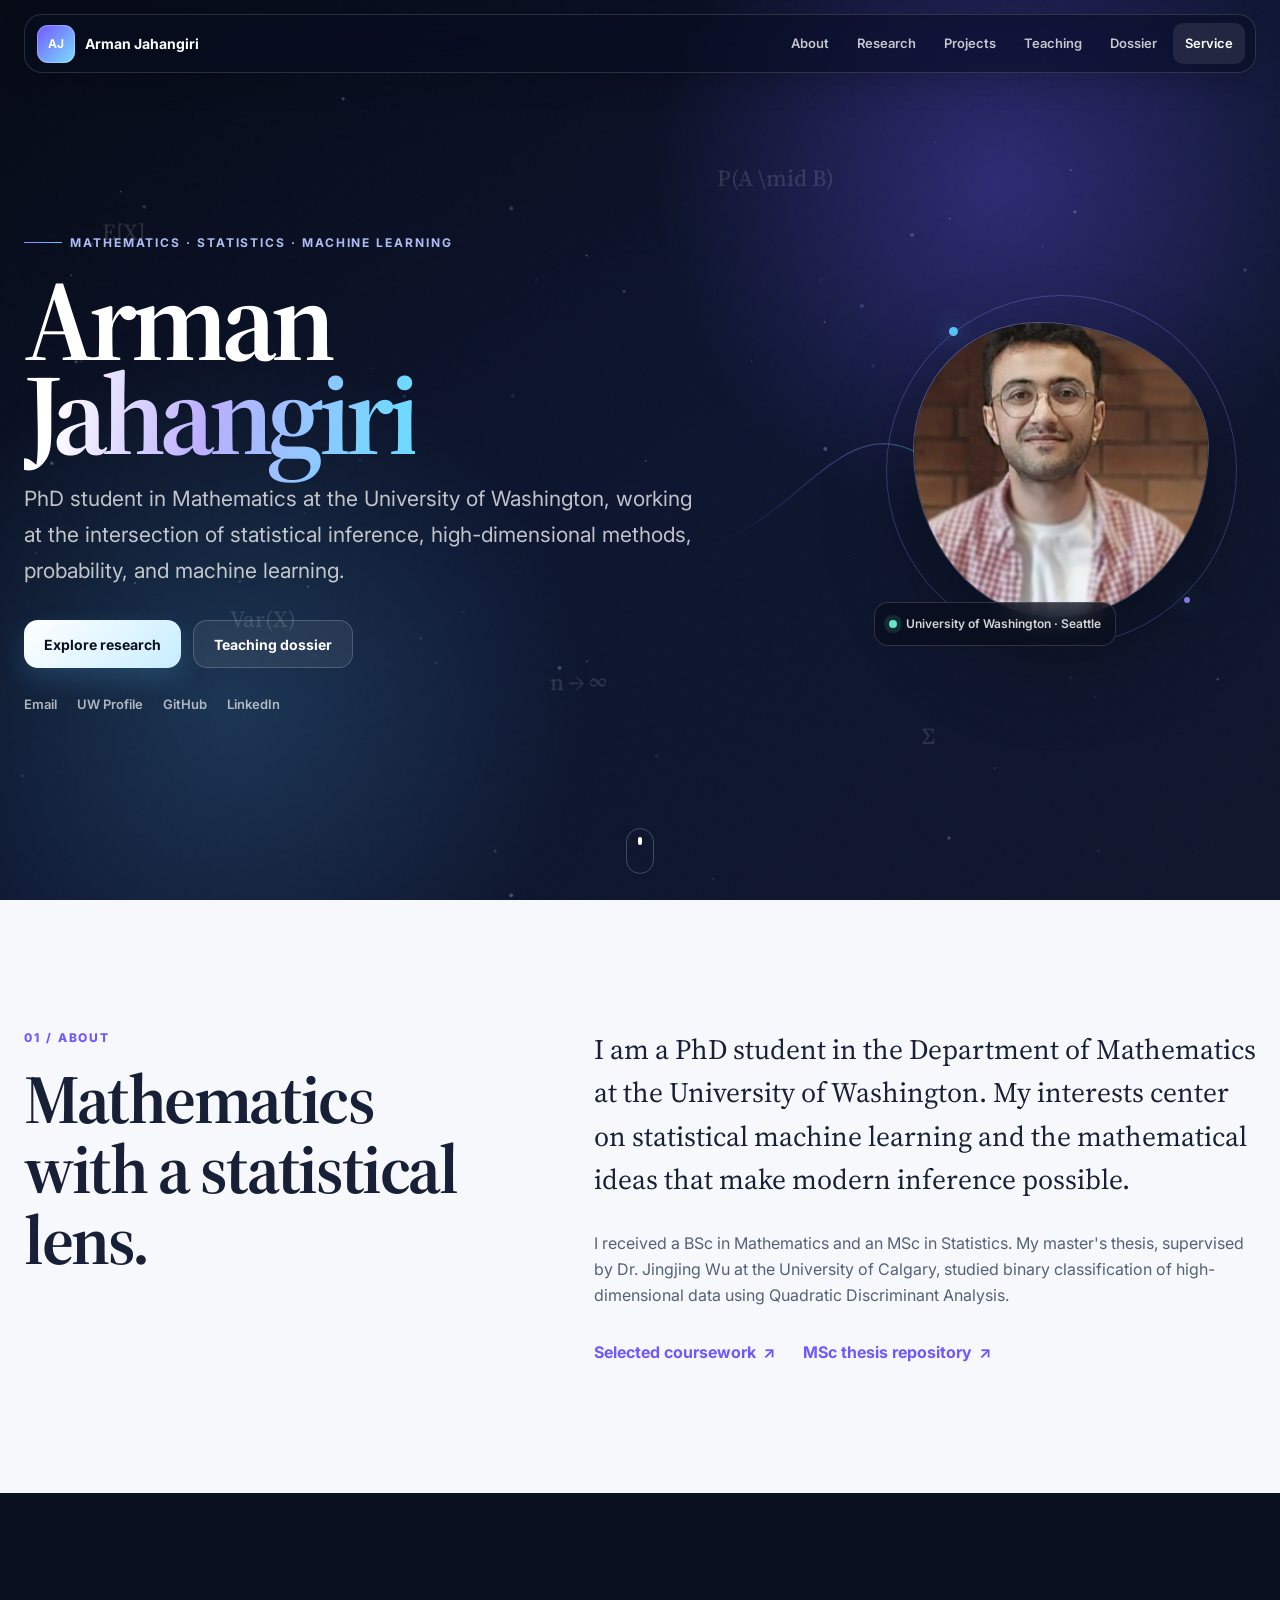
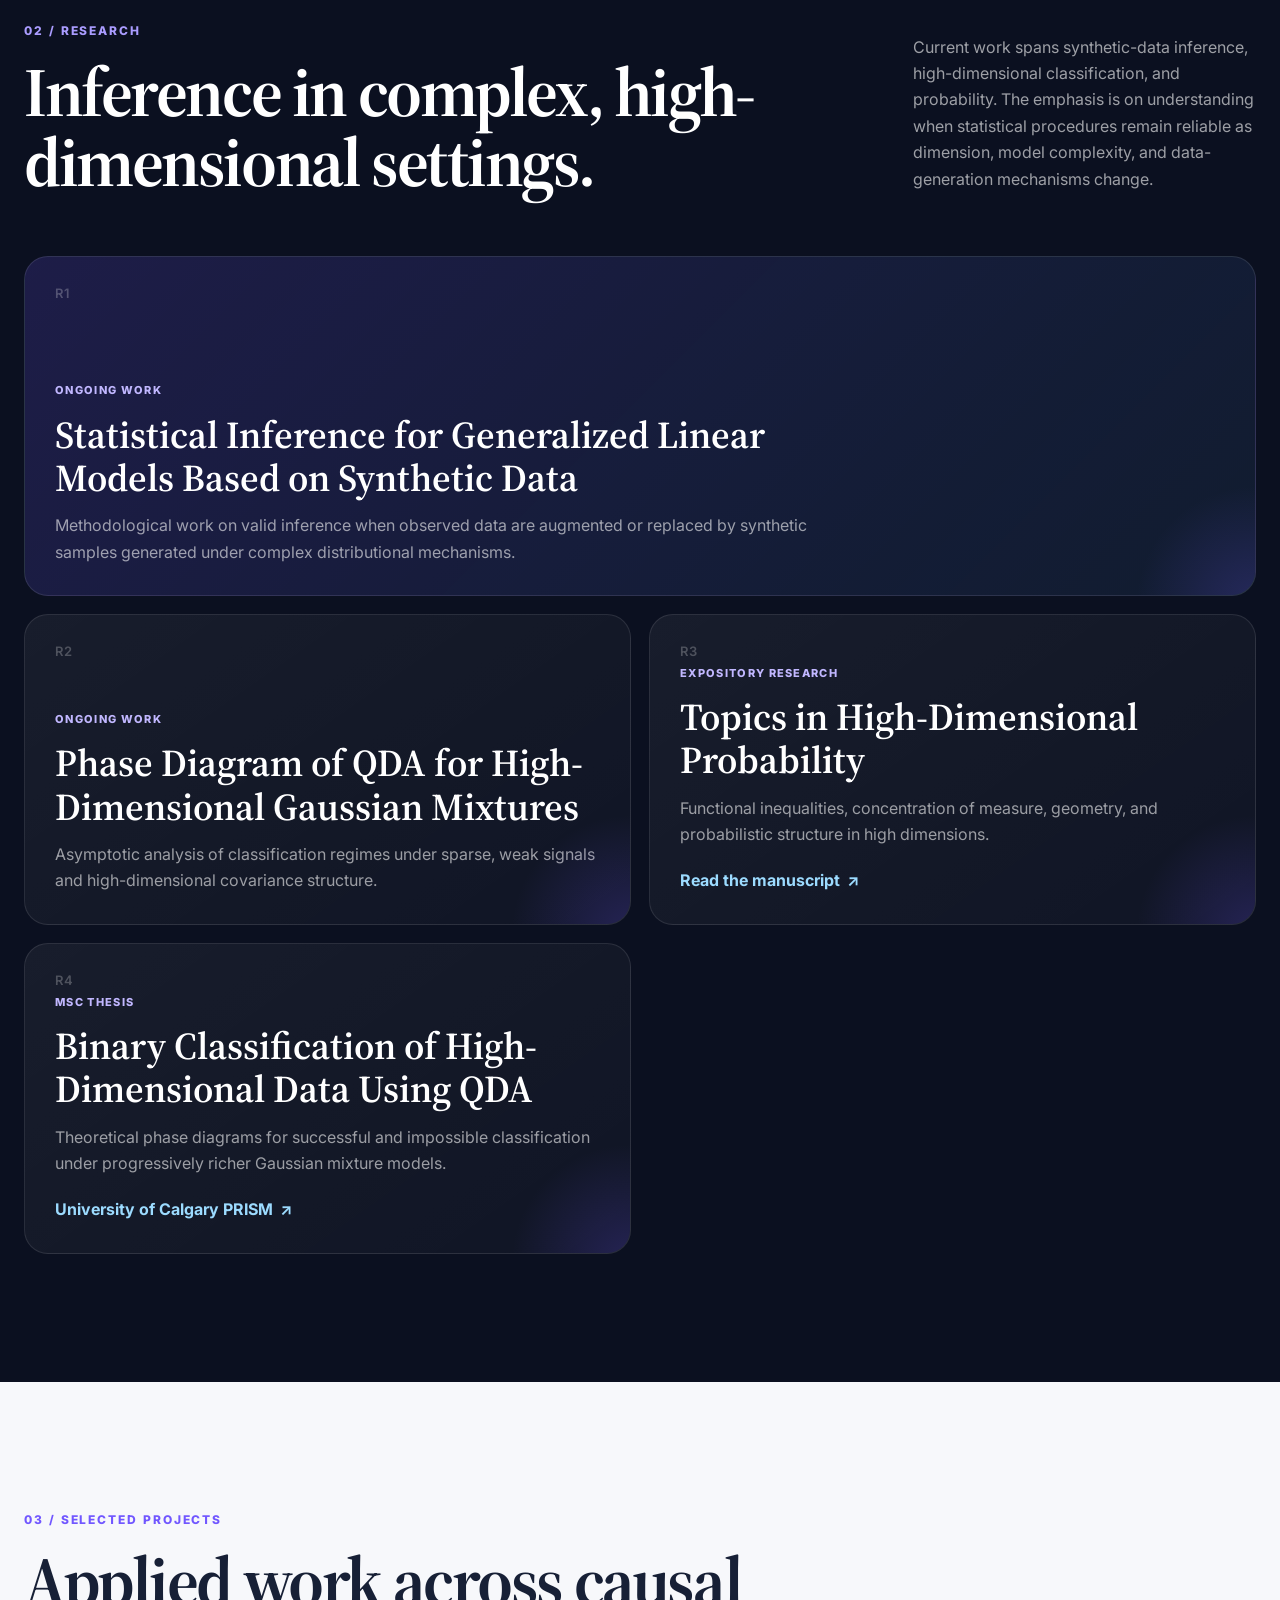
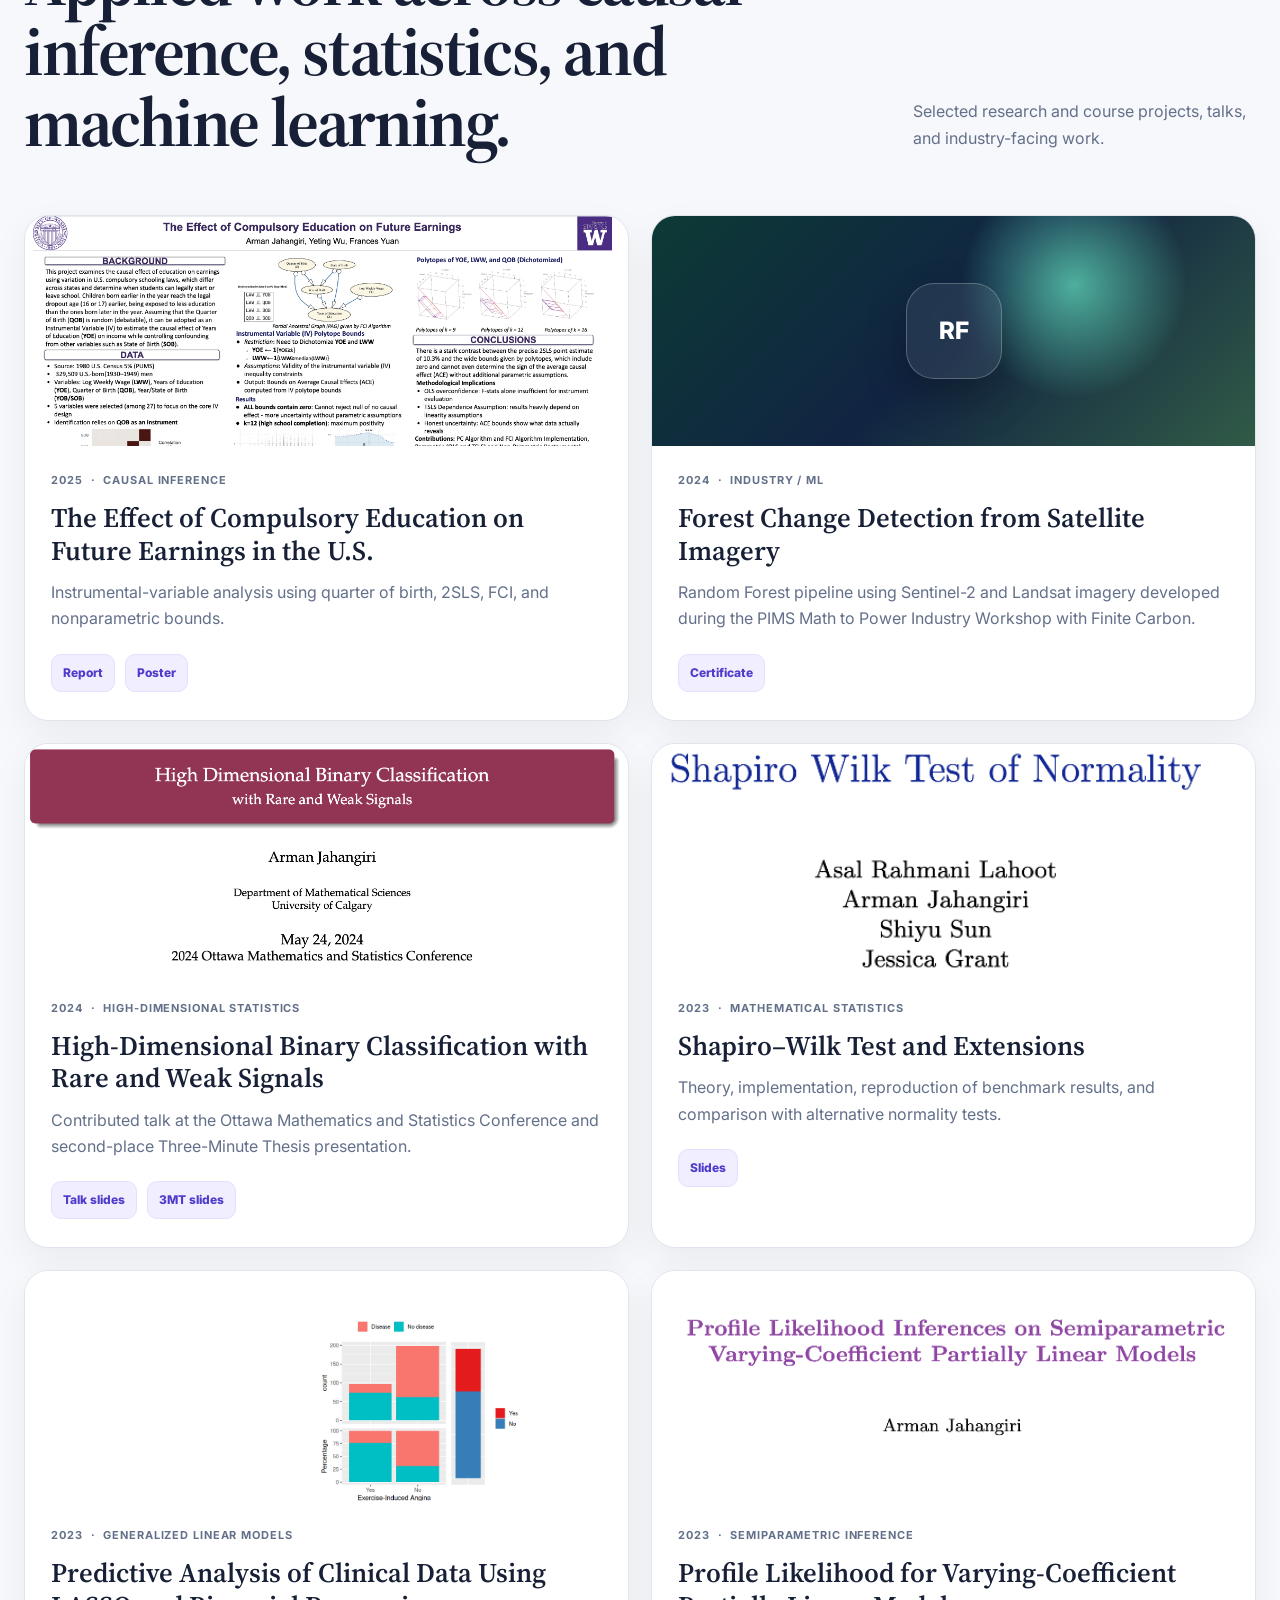
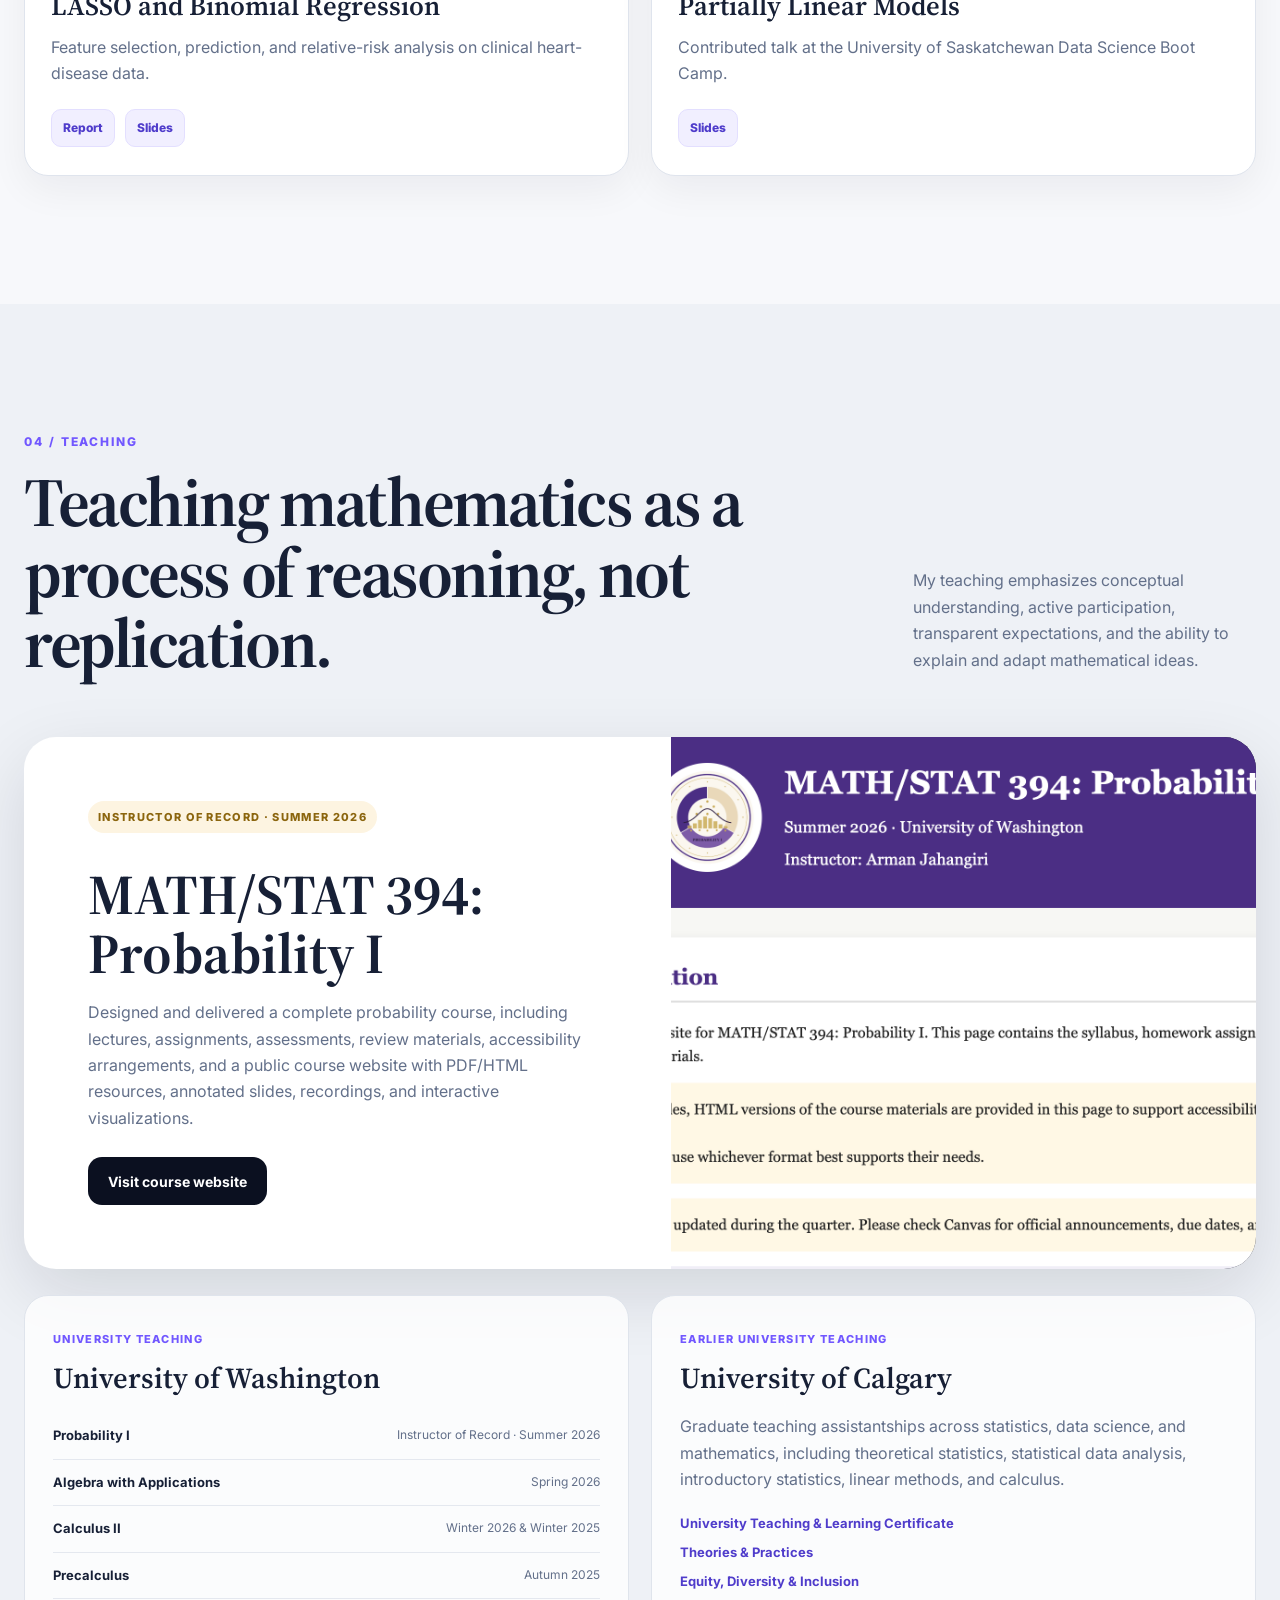
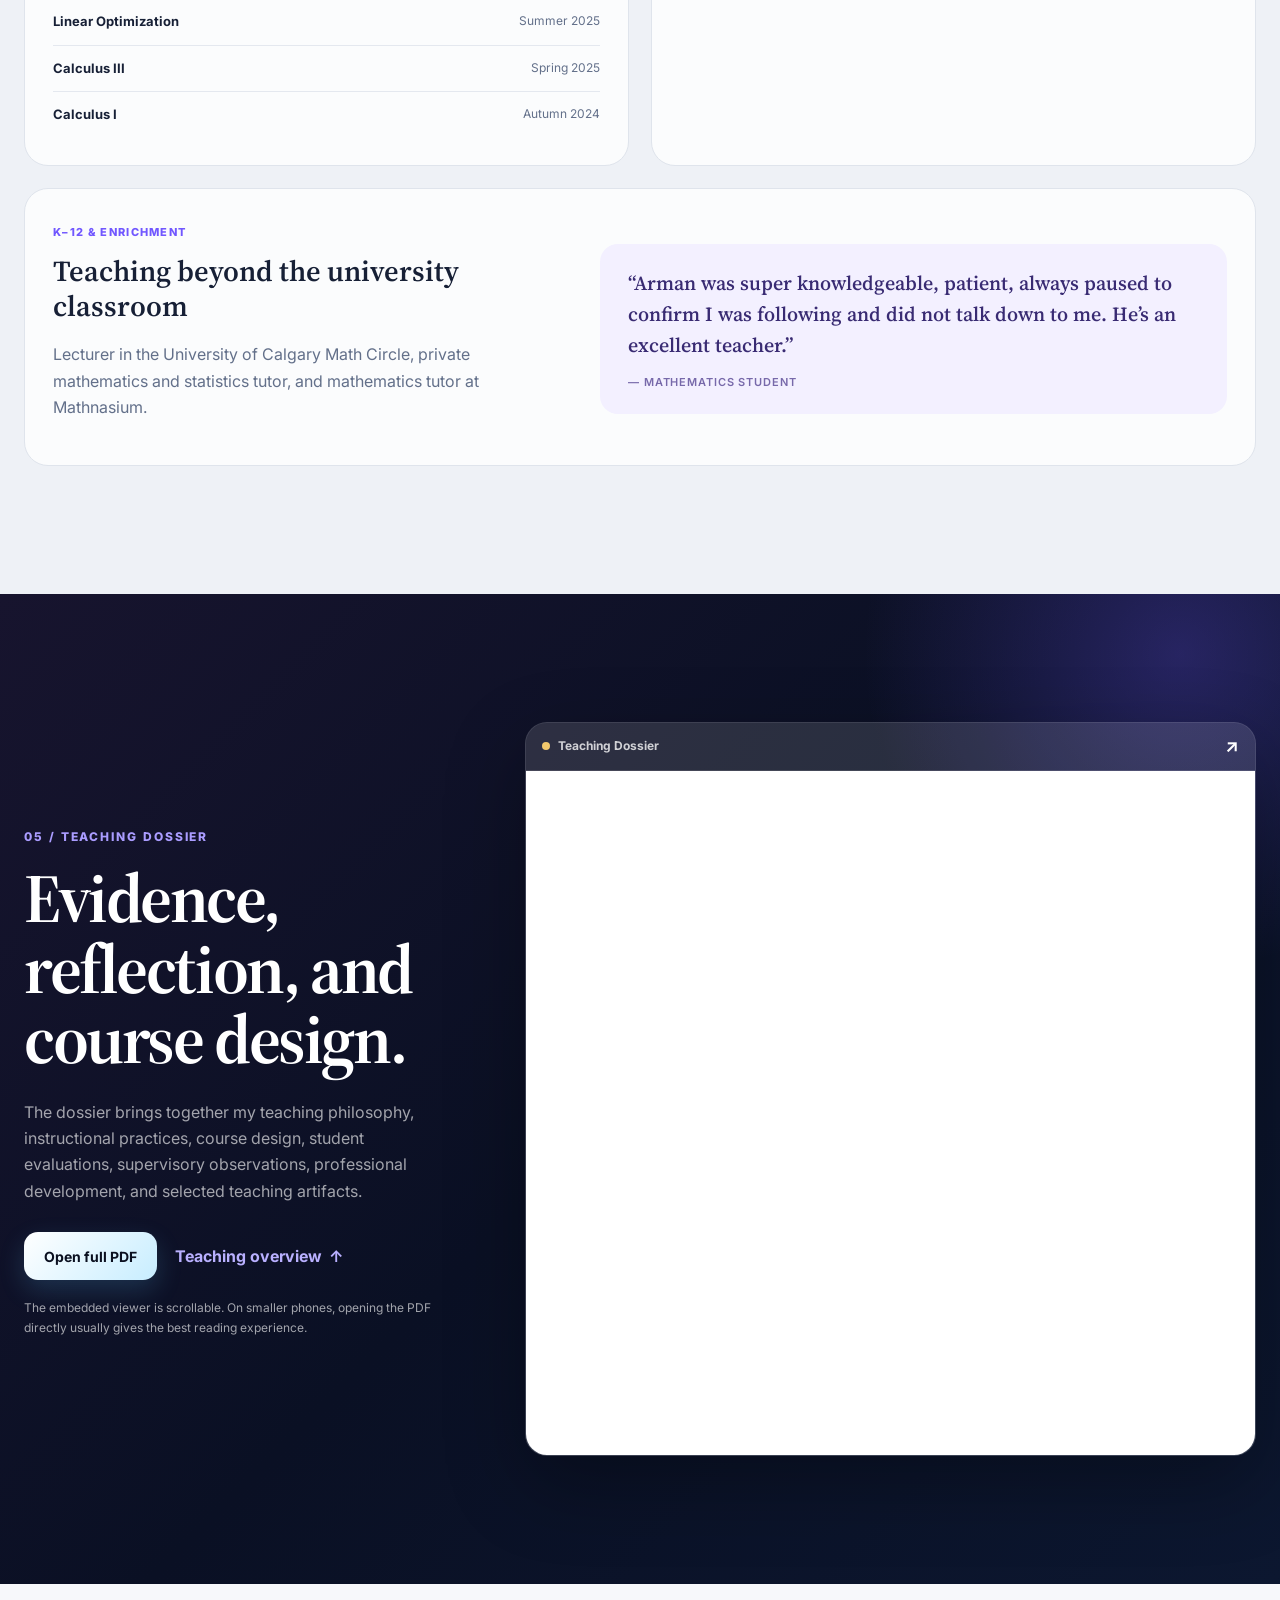
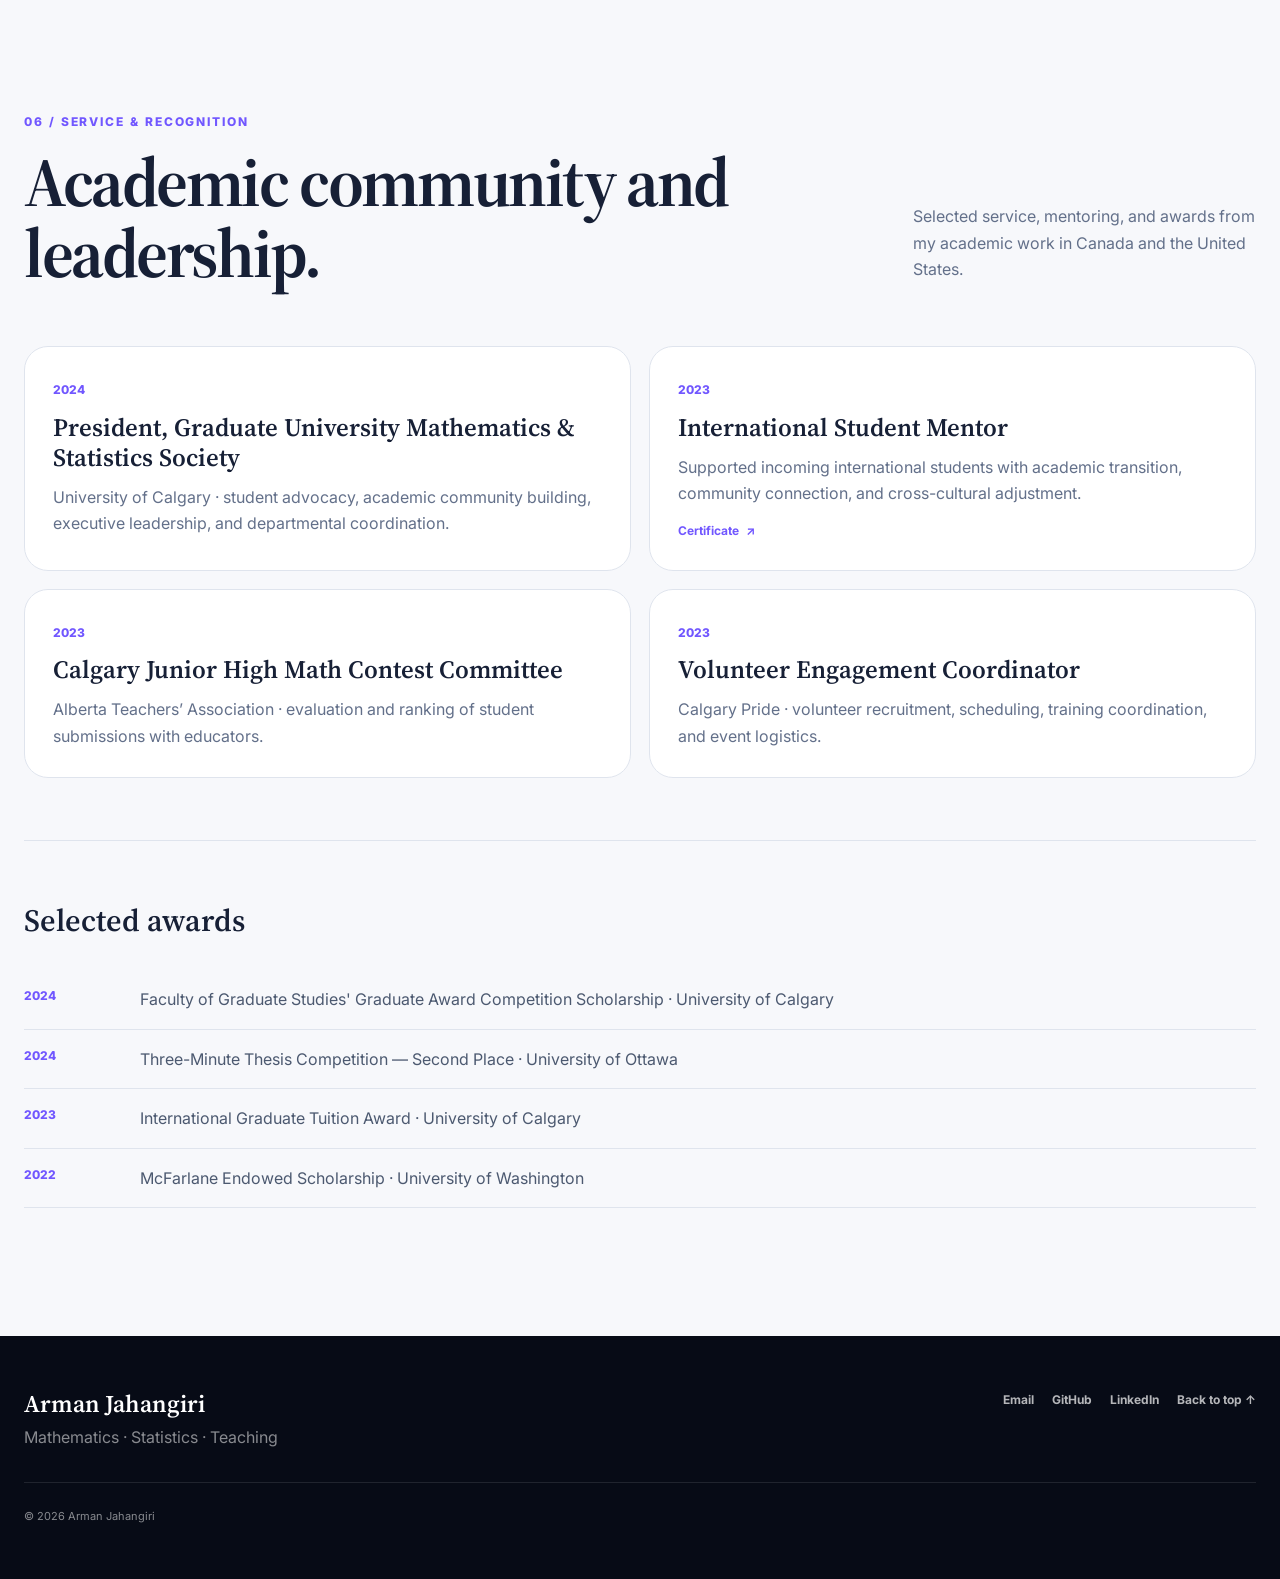
==== site/index.html @ 6f745b30 "Initial professional website v2 2." ====
<!DOCTYPE html>
<html lang="en">
<head>
  <meta charset="UTF-8" />
  <meta name="viewport" content="width=device-width, initial-scale=1, viewport-fit=cover" />
  <meta name="theme-color" content="#0b1020" />
  <meta name="description" content="Arman Jahangiri — PhD student in Mathematics at the University of Washington. Research in statistical machine learning, high-dimensional statistics, probability, and teaching." />
  <meta name="author" content="Arman Jahangiri" />
  <meta property="og:title" content="Arman Jahangiri" />
  <meta property="og:description" content="Research, projects, teaching, and academic work in mathematics and statistics." />
  <meta property="og:type" content="website" />
  <meta property="og:url" content="https://armanjg.github.io/" />
  <meta property="og:image" content="https://armanjg.github.io/assets/images/profile/arman-jahangiri.png" />
  <link rel="canonical" href="https://armanjg.github.io/" />
  <link rel="icon" href="assets/favicon.svg" type="image/svg+xml" />
  <link rel="preconnect" href="https://fonts.googleapis.com" />
  <link rel="preconnect" href="https://fonts.gstatic.com" crossorigin />
  <link href="https://fonts.googleapis.com/css2?family=Inter:wght@400;500;600;700;800&family=Source+Serif+4:opsz,wght@8..60,500;8..60,650&display=swap" rel="stylesheet" />
  <link rel="stylesheet" href="assets/css/styles.css" />
  <title>Arman Jahangiri</title>
  <script type="application/ld+json">
  {
    "@context": "https://schema.org",
    "@type": "Person",
    "name": "Arman Jahangiri",
    "url": "https://armanjg.github.io/",
    "image": "https://armanjg.github.io/assets/images/profile/arman-jahangiri.png",
    "jobTitle": "PhD Student in Mathematics",
    "affiliation": {
      "@type": "CollegeOrUniversity",
      "name": "University of Washington"
    },
    "sameAs": [
      "https://github.com/armanjg",
      "https://www.linkedin.com/in/arman-jahangiri",
      "https://math.washington.edu/people/arman-jahangiri"
    ]
  }
  </script>
</head>
<body>
  <a class="skip-link" href="#main">Skip to content</a>

  <header class="site-header" id="top">
    <nav class="nav-shell" aria-label="Main navigation">
      <a class="brand" href="#top" aria-label="Arman Jahangiri — home">
        <span class="brand-mark">AJ</span>
        <span class="brand-name">Arman Jahangiri</span>
      </a>
      <button class="nav-toggle" aria-expanded="false" aria-controls="nav-links" aria-label="Open navigation">
        <span></span><span></span><span></span>
      </button>
      <div class="nav-links" id="nav-links">
        <a href="#about">About</a>
        <a href="#research">Research</a>
        <a href="#projects">Projects</a>
        <a href="#teaching">Teaching</a>
        <a href="#dossier">Dossier</a>
        <a href="#service">Service</a>
      </div>
    </nav>
  </header>

  <main id="main">
    <section class="hero" aria-labelledby="hero-title">
      <canvas id="data-field" aria-hidden="true"></canvas>
      <div class="hero-noise" aria-hidden="true"></div>
      <div class="math-floaters" aria-hidden="true">
        <span class="mf mf-1">E[X]</span>
        <span class="mf mf-2">P(A \mid B)</span>
        <span class="mf mf-3">β̂</span>
        <span class="mf mf-4">n → ∞</span>
        <span class="mf mf-5">Σ</span>
        <span class="mf mf-6">Var(X)</span>
      </div>
      <div class="hero-inner">
        <div class="hero-copy reveal">
          <div class="eyebrow">Mathematics · Statistics · Machine Learning</div>
          <h1 id="hero-title">Arman<br /><span>Jahangiri</span></h1>
          <p class="hero-lede">PhD student in Mathematics at the University of Washington, working at the intersection of statistical inference, high-dimensional methods, probability, and machine learning.</p>
          <div class="hero-actions">
            <a class="btn btn-primary" href="#research">Explore research</a>
            <a class="btn btn-ghost" href="#dossier">Teaching dossier</a>
          </div>
          <div class="hero-links" aria-label="External profiles">
            <a href="mailto:armanjg@uw.edu">Email</a>
            <a href="https://math.washington.edu/people/arman-jahangiri" target="_blank" rel="noopener">UW Profile</a>
            <a href="https://github.com/armanjg" target="_blank" rel="noopener">GitHub</a>
            <a href="https://www.linkedin.com/in/arman-jahangiri" target="_blank" rel="noopener">LinkedIn</a>
          </div>
        </div>

        <div class="hero-portrait-wrap reveal reveal-delay-1">
          <div class="portrait-orbit" aria-hidden="true"></div>
          <img class="hero-portrait" src="assets/images/profile/arman-jahangiri.png" alt="Portrait of Arman Jahangiri" />
          <div class="hero-status">
            <span class="status-dot"></span>
            <span>University of Washington · Seattle</span>
          </div>
        </div>
      </div>
      <a class="scroll-cue" href="#about" aria-label="Scroll to About section"><span></span></a>
    </section>

    <section class="section section-light" id="about">
      <div class="section-shell about-grid">
        <div class="section-heading reveal">
          <span class="section-kicker">01 / About</span>
          <h2>Mathematics with a statistical lens.</h2>
        </div>
        <div class="about-copy reveal reveal-delay-1">
          <p class="lead">I am a PhD student in the Department of Mathematics at the University of Washington. My interests center on statistical machine learning and the mathematical ideas that make modern inference possible.</p>
          <p>I received a BSc in Mathematics and an MSc in Statistics. My master's thesis, supervised by Dr. Jingjing Wu at the University of Calgary, studied binary classification of high-dimensional data using Quadratic Discriminant Analysis.</p>
          <div class="about-links">
            <a class="text-link" href="assets/documents/research/coursework.pdf" target="_blank" rel="noopener">Selected coursework <span>↗</span></a>
            <a class="text-link" href="https://hdl.handle.net/1880/121138" target="_blank" rel="noopener">MSc thesis repository <span>↗</span></a>
          </div>
        </div>
      </div>
    </section>

    <section class="section section-ink" id="research">
      <div class="section-shell">
        <div class="section-heading section-heading-wide reveal">
          <div>
            <span class="section-kicker">02 / Research</span>
            <h2>Inference in complex, high-dimensional settings.</h2>
          </div>
          <p>Current work spans synthetic-data inference, high-dimensional classification, and probability. The emphasis is on understanding when statistical procedures remain reliable as dimension, model complexity, and data-generation mechanisms change.</p>
        </div>

        <div class="research-grid">
          <article class="research-card research-card-feature reveal">
            <div class="research-index">R1</div>
            <div>
              <span class="tag">Ongoing work</span>
              <h3>Statistical Inference for Generalized Linear Models Based on Synthetic Data</h3>
              <p>Methodological work on valid inference when observed data are augmented or replaced by synthetic samples generated under complex distributional mechanisms.</p>
            </div>
          </article>

          <article class="research-card reveal reveal-delay-1">
            <div class="research-index">R2</div>
            <div>
              <span class="tag">Ongoing work</span>
              <h3>Phase Diagram of QDA for High-Dimensional Gaussian Mixtures</h3>
              <p>Asymptotic analysis of classification regimes under sparse, weak signals and high-dimensional covariance structure.</p>
            </div>
          </article>

          <article class="research-card reveal">
            <div class="research-index">R3</div>
            <div>
              <span class="tag">Expository research</span>
              <h3>Topics in High-Dimensional Probability</h3>
              <p>Functional inequalities, concentration of measure, geometry, and probabilistic structure in high dimensions.</p>
              <a class="card-link" href="assets/documents/research/topics-high-dimensional-probability.pdf" target="_blank" rel="noopener">Read the manuscript <span>↗</span></a>
            </div>
          </article>

          <article class="research-card reveal reveal-delay-1">
            <div class="research-index">R4</div>
            <div>
              <span class="tag">MSc thesis</span>
              <h3>Binary Classification of High-Dimensional Data Using QDA</h3>
              <p>Theoretical phase diagrams for successful and impossible classification under progressively richer Gaussian mixture models.</p>
              <a class="card-link" href="https://hdl.handle.net/1880/121138" target="_blank" rel="noopener">University of Calgary PRISM <span>↗</span></a>
            </div>
          </article>
        </div>
      </div>
    </section>

    <section class="section section-light" id="projects">
      <div class="section-shell">
        <div class="section-heading section-heading-wide reveal">
          <div>
            <span class="section-kicker">03 / Selected Projects</span>
            <h2>Applied work across causal inference, statistics, and machine learning.</h2>
          </div>
          <p>Selected research and course projects, talks, and industry-facing work.</p>
        </div>

        <div class="project-grid">
          <article class="project-card reveal">
            <div class="project-image"><img src="assets/images/previews/poster_preview.png" alt="Preview of compulsory education project poster" loading="lazy" /></div>
            <div class="project-body">
              <div class="project-meta"><span>2025</span><span>Causal inference</span></div>
              <h3>The Effect of Compulsory Education on Future Earnings in the U.S.</h3>
              <p>Instrumental-variable analysis using quarter of birth, 2SLS, FCI, and nonparametric bounds.</p>
              <div class="project-links">
                <a href="assets/documents/projects/compulsory-education-report.pdf" target="_blank" rel="noopener">Report</a>
                <a href="assets/documents/projects/compulsory-education-poster.pdf" target="_blank" rel="noopener">Poster</a>
              </div>
            </div>
          </article>

          <article class="project-card reveal reveal-delay-1">
            <div class="project-image project-image-gradient forest"><div class="project-symbol">RF</div></div>
            <div class="project-body">
              <div class="project-meta"><span>2024</span><span>Industry / ML</span></div>
              <h3>Forest Change Detection from Satellite Imagery</h3>
              <p>Random Forest pipeline using Sentinel-2 and Landsat imagery developed during the PIMS Math to Power Industry Workshop with Finite Carbon.</p>
              <div class="project-links"><a href="assets/documents/projects/finite-carbon-certificate.png" target="_blank" rel="noopener">Certificate</a></div>
            </div>
          </article>

          <article class="project-card reveal">
            <div class="project-image"><img src="assets/images/previews/omsc-slides_preview.png" alt="Preview of high-dimensional classification talk" loading="lazy" /></div>
            <div class="project-body">
              <div class="project-meta"><span>2024</span><span>High-dimensional statistics</span></div>
              <h3>High-Dimensional Binary Classification with Rare and Weak Signals</h3>
              <p>Contributed talk at the Ottawa Mathematics and Statistics Conference and second-place Three-Minute Thesis presentation.</p>
              <div class="project-links">
                <a href="assets/documents/projects/high-dimensional-classification-omsc-slides.pdf" target="_blank" rel="noopener">Talk slides</a>
                <a href="assets/documents/projects/high-dimensional-classification-3mt-slides.pdf" target="_blank" rel="noopener">3MT slides</a>
              </div>
            </div>
          </article>

          <article class="project-card reveal reveal-delay-1">
            <div class="project-image"><img src="assets/images/previews/shapiro-wilk-slides_preview.png" alt="Preview of Shapiro-Wilk project slides" loading="lazy" /></div>
            <div class="project-body">
              <div class="project-meta"><span>2023</span><span>Mathematical statistics</span></div>
              <h3>Shapiro–Wilk Test and Extensions</h3>
              <p>Theory, implementation, reproduction of benchmark results, and comparison with alternative normality tests.</p>
              <div class="project-links"><a href="assets/documents/projects/shapiro-wilk-slides.pdf" target="_blank" rel="noopener">Slides</a></div>
            </div>
          </article>

          <article class="project-card reveal">
            <div class="project-image"><img src="assets/images/previews/glm-project-report_preview.png" alt="Preview of GLM clinical data project" loading="lazy" /></div>
            <div class="project-body">
              <div class="project-meta"><span>2023</span><span>Generalized linear models</span></div>
              <h3>Predictive Analysis of Clinical Data Using LASSO and Binomial Regression</h3>
              <p>Feature selection, prediction, and relative-risk analysis on clinical heart-disease data.</p>
              <div class="project-links">
                <a href="assets/documents/projects/glm-clinical-data-report.pdf" target="_blank" rel="noopener">Report</a>
                <a href="assets/documents/projects/glm-clinical-data-slides.pdf" target="_blank" rel="noopener">Slides</a>
              </div>
            </div>
          </article>

          <article class="project-card reveal reveal-delay-1">
            <div class="project-image"><img src="assets/images/previews/vcplm-slides_preview.png" alt="Preview of semiparametric profile likelihood talk" loading="lazy" /></div>
            <div class="project-body">
              <div class="project-meta"><span>2023</span><span>Semiparametric inference</span></div>
              <h3>Profile Likelihood for Varying-Coefficient Partially Linear Models</h3>
              <p>Contributed talk at the University of Saskatchewan Data Science Boot Camp.</p>
              <div class="project-links"><a href="assets/documents/projects/vcplm-slides.pdf" target="_blank" rel="noopener">Slides</a></div>
            </div>
          </article>
        </div>
      </div>
    </section>

    <section class="section section-mist" id="teaching">
      <div class="section-shell">
        <div class="section-heading section-heading-wide reveal">
          <div>
            <span class="section-kicker">04 / Teaching</span>
            <h2>Teaching mathematics as a process of reasoning, not replication.</h2>
          </div>
          <p>My teaching emphasizes conceptual understanding, active participation, transparent expectations, and the ability to explain and adapt mathematical ideas.</p>
        </div>

        <div class="teaching-feature reveal">
          <div class="teaching-feature-copy">
            <span class="tag tag-gold">Instructor of Record · Summer 2026</span>
            <h3>MATH/STAT 394: Probability I</h3>
            <p>Designed and delivered a complete probability course, including lectures, assignments, assessments, review materials, accessibility arrangements, and a public course website with PDF/HTML resources, annotated slides, recordings, and interactive visualizations.</p>
            <a class="btn btn-dark" href="https://armanjg.github.io/MATH-394-Probability-1-v2/" target="_blank" rel="noopener">Visit course website</a>
          </div>
          <div class="teaching-feature-preview">
            <img src="assets/images/previews/MATH394_preview.png" alt="Preview of the MATH/STAT 394 course website" loading="lazy" />
          </div>
        </div>

        <div class="teaching-columns">
          <article class="teaching-panel reveal">
            <span class="panel-label">University teaching</span>
            <h3>University of Washington</h3>
            <ul class="timeline-list">
              <li><strong>Probability I</strong><span>Instructor of Record · Summer 2026</span></li>
              <li><strong>Algebra with Applications</strong><span>Spring 2026</span></li>
              <li><strong>Calculus II</strong><span>Winter 2026 & Winter 2025</span></li>
              <li><strong>Precalculus</strong><span>Autumn 2025</span></li>
              <li><strong>Linear Optimization</strong><span>Summer 2025</span></li>
              <li><strong>Calculus III</strong><span>Spring 2025</span></li>
              <li><strong>Calculus I</strong><span>Autumn 2024</span></li>
            </ul>
          </article>

          <article class="teaching-panel reveal reveal-delay-1">
            <span class="panel-label">Earlier university teaching</span>
            <h3>University of Calgary</h3>
            <p>Graduate teaching assistantships across statistics, data science, and mathematics, including theoretical statistics, statistical data analysis, introductory statistics, linear methods, and calculus.</p>
            <div class="certificate-row">
              <a href="assets/documents/teaching/certificates/university-teaching-learning-certificate.pdf" target="_blank" rel="noopener">University Teaching & Learning Certificate</a>
              <a href="assets/documents/teaching/certificates/theories-practices.pdf" target="_blank" rel="noopener">Theories & Practices</a>
              <a href="assets/documents/teaching/certificates/equity-diversity-inclusion.pdf" target="_blank" rel="noopener">Equity, Diversity & Inclusion</a>
            </div>
          </article>

          <article class="teaching-panel teaching-panel-wide reveal">
            <span class="panel-label">K–12 & enrichment</span>
            <div class="teaching-panel-split">
              <div>
                <h3>Teaching beyond the university classroom</h3>
                <p>Lecturer in the University of Calgary Math Circle, private mathematics and statistics tutor, and mathematics tutor at Mathnasium.</p>
              </div>
              <blockquote>“Arman was super knowledgeable, patient, always paused to confirm I was following and did not talk down to me. He’s an excellent teacher.”<cite>— Mathematics student</cite></blockquote>
            </div>
          </article>
        </div>
      </div>
    </section>

    <section class="section section-dossier" id="dossier">
      <div class="section-shell dossier-layout">
        <div class="dossier-copy reveal">
          <span class="section-kicker">05 / Teaching Dossier</span>
          <h2>Evidence, reflection, and course design.</h2>
          <p>The dossier brings together my teaching philosophy, instructional practices, course design, student evaluations, supervisory observations, professional development, and selected teaching artifacts.</p>
          <div class="dossier-actions">
            <a class="btn btn-primary" href="assets/documents/teaching/teaching-dossier.pdf" target="_blank" rel="noopener">Open full PDF</a>
            <a class="text-link light-link" href="#teaching">Teaching overview <span>↑</span></a>
          </div>
          <p class="dossier-note">The embedded viewer is scrollable. On smaller phones, opening the PDF directly usually gives the best reading experience.</p>
        </div>

        <div class="pdf-frame-wrap reveal reveal-delay-1">
          <div class="pdf-frame-bar">
            <span><span class="pdf-dot"></span> Teaching Dossier</span>
            <a href="assets/documents/teaching/teaching-dossier.pdf" target="_blank" rel="noopener" aria-label="Open Teaching Dossier in a new tab">↗</a>
          </div>
          <iframe class="pdf-frame" src="assets/documents/teaching/teaching-dossier.pdf#view=FitH&navpanes=0" title="Teaching Dossier PDF"></iframe>
        </div>
      </div>
    </section>

    <section class="section section-light" id="service">
      <div class="section-shell">
        <div class="section-heading section-heading-wide reveal">
          <div>
            <span class="section-kicker">06 / Service & Recognition</span>
            <h2>Academic community and leadership.</h2>
          </div>
          <p>Selected service, mentoring, and awards from my academic work in Canada and the United States.</p>
        </div>

        <div class="service-grid">
          <article class="service-card reveal">
            <span class="service-year">2024</span>
            <h3>President, Graduate University Mathematics & Statistics Society</h3>
            <p>University of Calgary · student advocacy, academic community building, executive leadership, and departmental coordination.</p>
          </article>
          <article class="service-card reveal reveal-delay-1">
            <span class="service-year">2023</span>
            <h3>International Student Mentor</h3>
            <p>Supported incoming international students with academic transition, community connection, and cross-cultural adjustment.</p>
            <a class="card-link" href="assets/documents/teaching/service/international-student-mentor.pdf" target="_blank" rel="noopener">Certificate <span>↗</span></a>
          </article>
          <article class="service-card reveal">
            <span class="service-year">2023</span>
            <h3>Calgary Junior High Math Contest Committee</h3>
            <p>Alberta Teachers’ Association · evaluation and ranking of student submissions with educators.</p>
          </article>
          <article class="service-card reveal reveal-delay-1">
            <span class="service-year">2023</span>
            <h3>Volunteer Engagement Coordinator</h3>
            <p>Calgary Pride · volunteer recruitment, scheduling, training coordination, and event logistics.</p>
          </article>
        </div>

        <div class="awards reveal">
          <h3>Selected awards</h3>
          <div class="award-list">
            <div><span>2024</span><p>Faculty of Graduate Studies' Graduate Award Competition Scholarship · University of Calgary</p></div>
            <div><span>2024</span><p>Three-Minute Thesis Competition — Second Place · University of Ottawa</p></div>
            <div><span>2023</span><p>International Graduate Tuition Award · University of Calgary</p></div>
            <div><span>2022</span><p>McFarlane Endowed Scholarship · University of Washington</p></div>
          </div>
        </div>
      </div>
    </section>
  </main>

  <footer class="site-footer">
    <div class="footer-shell">
      <div>
        <strong>Arman Jahangiri</strong>
        <p>Mathematics · Statistics · Teaching</p>
      </div>
      <div class="footer-links">
        <a href="mailto:armanjg@uw.edu">Email</a>
        <a href="https://github.com/armanjg" target="_blank" rel="noopener">GitHub</a>
        <a href="https://www.linkedin.com/in/arman-jahangiri" target="_blank" rel="noopener">LinkedIn</a>
        <a href="#top">Back to top ↑</a>
      </div>
      <p class="copyright">© <span id="year"></span> Arman Jahangiri</p>
    </div>
  </footer>

  <script src="assets/js/main.js" defer></script>
</body>
</html>
---- site/assets/css/styles.css ----
:root {
  --ink: #0b1020;
  --ink-2: #121a31;
  --paper: #f7f8fb;
  --white: #ffffff;
  --text: #172036;
  --muted: #63708a;
  --line: #dfe4ed;
  --violet: #7157ff;
  --violet-2: #9a85ff;
  --blue: #5cc8ff;
  --gold: #f2c86c;
  --mint: #65e6c4;
  --radius-xl: 32px;
  --radius-lg: 24px;
  --radius-md: 16px;
  --shadow: 0 24px 70px rgba(11, 16, 32, 0.12);
  --max: 1240px;
}

* { box-sizing: border-box; }
html { scroll-behavior: smooth; scroll-padding-top: 84px; }
body {
  margin: 0;
  font-family: "Inter", system-ui, -apple-system, BlinkMacSystemFont, "Segoe UI", sans-serif;
  color: var(--text);
  background: var(--paper);
  line-height: 1.65;
  overflow-x: hidden;
}
a { color: inherit; }
img { max-width: 100%; display: block; }
button, a { -webkit-tap-highlight-color: transparent; }
::selection { background: rgba(113,87,255,.24); }

.skip-link {
  position: fixed; left: 16px; top: -80px; z-index: 1000;
  background: #fff; color: #111; padding: 10px 14px; border-radius: 10px;
  transition: top .2s ease;
}
.skip-link:focus { top: 16px; }

.site-header {
  position: fixed; inset: 0 0 auto 0; z-index: 100;
  padding: 14px 24px;
  pointer-events: none;
}
.nav-shell {
  max-width: var(--max); margin: 0 auto; min-height: 58px;
  display: flex; align-items: center; justify-content: space-between;
  padding: 8px 10px 8px 12px;
  border: 1px solid rgba(255,255,255,.14);
  border-radius: 18px;
  background: rgba(9,14,28,.62);
  backdrop-filter: blur(18px) saturate(150%);
  -webkit-backdrop-filter: blur(18px) saturate(150%);
  box-shadow: 0 10px 30px rgba(0,0,0,.16);
  pointer-events: auto;
  transition: background .25s ease, border-color .25s ease;
}
.site-header.scrolled .nav-shell { background: rgba(9,14,28,.9); border-color: rgba(255,255,255,.09); }
.brand { display: flex; align-items: center; gap: 10px; color: #fff; text-decoration: none; font-weight: 700; }
.brand-mark {
  width: 38px; height: 38px; display: grid; place-items: center; border-radius: 11px;
  background: linear-gradient(135deg, var(--violet), #7bdfff); color: #fff; font-size: 12px; letter-spacing: .04em;
  box-shadow: inset 0 0 0 1px rgba(255,255,255,.25);
}
.brand-name { font-size: 14px; }
.nav-links { display: flex; align-items: center; gap: 4px; }
.nav-links a {
  color: rgba(255,255,255,.76); text-decoration: none; font-size: 13px; font-weight: 600;
  padding: 10px 12px; border-radius: 10px; transition: color .2s ease, background .2s ease;
}
.nav-links a:hover, .nav-links a.active { color: #fff; background: rgba(255,255,255,.09); }
.nav-toggle { display: none; width: 44px; height: 44px; border: 0; background: transparent; border-radius: 12px; }
.nav-toggle span { display: block; width: 20px; height: 2px; margin: 4px auto; background: #fff; transition: transform .2s ease, opacity .2s ease; }

.hero {
  position: relative; min-height: 100svh; display: grid; align-items: center; overflow: hidden;
  background:
    radial-gradient(circle at 78% 20%, rgba(113,87,255,.33), transparent 28%),
    radial-gradient(circle at 18% 78%, rgba(92,200,255,.18), transparent 28%),
    linear-gradient(145deg, #070b16 0%, #0e1630 52%, #11172c 100%);
  color: #fff;
}
#data-field { position: absolute; inset: 0; width: 100%; height: 100%; opacity: .75; }
.hero-noise { position: absolute; inset: 0; opacity: .16; pointer-events: none; background-image: url("data:image/svg+xml,%3Csvg viewBox='0 0 220 220' xmlns='http://www.w3.org/2000/svg'%3E%3Cfilter id='n'%3E%3CfeTurbulence type='fractalNoise' baseFrequency='.75' numOctaves='3' stitchTiles='stitch'/%3E%3C/filter%3E%3Crect width='100%25' height='100%25' filter='url(%23n)' opacity='.28'/%3E%3C/svg%3E"); mix-blend-mode: soft-light; }
.hero-inner {
  position: relative; z-index: 3; width: min(var(--max), calc(100% - 48px)); margin: 0 auto;
  display: grid; grid-template-columns: minmax(0, 1.2fr) minmax(320px, .8fr); align-items: center; gap: clamp(40px, 8vw, 110px);
  padding: 140px 0 100px;
}
.eyebrow { display: inline-flex; align-items: center; gap: 8px; font-size: 12px; font-weight: 700; letter-spacing: .16em; text-transform: uppercase; color: #aebcf4; }
.eyebrow::before { content: ""; width: 38px; height: 1px; background: linear-gradient(90deg, var(--violet-2), var(--blue)); }
.hero h1 { margin: 20px 0 20px; font: 650 clamp(64px, 9vw, 132px)/.82 "Source Serif 4", Georgia, serif; letter-spacing: -.055em; }
.hero h1 span { color: transparent; background: linear-gradient(100deg, #fff 10%, #bcaeff 47%, #70d8ff 92%); background-clip: text; -webkit-background-clip: text; }
.hero-lede { max-width: 730px; margin: 0; color: rgba(255,255,255,.74); font-size: clamp(17px, 1.7vw, 21px); line-height: 1.7; }
.hero-actions { display: flex; gap: 12px; flex-wrap: wrap; margin: 32px 0 26px; }
.btn { display: inline-flex; align-items: center; justify-content: center; min-height: 48px; padding: 0 20px; border-radius: 14px; text-decoration: none; font-weight: 700; font-size: 14px; transition: transform .2s ease, box-shadow .2s ease, background .2s ease; }
.btn:hover { transform: translateY(-2px); }
.btn-primary { color: #0b1020; background: linear-gradient(135deg, #fff, #c7edff); box-shadow: 0 10px 26px rgba(92,200,255,.18); }
.btn-ghost { color: #fff; border: 1px solid rgba(255,255,255,.18); background: rgba(255,255,255,.07); }
.btn-dark { background: var(--ink); color: #fff; }
.hero-links { display: flex; flex-wrap: wrap; gap: 8px 20px; }
.hero-links a { color: rgba(255,255,255,.66); text-decoration: none; font-size: 13px; font-weight: 600; }
.hero-links a:hover { color: #fff; }

.hero-portrait-wrap { position: relative; justify-self: end; width: min(390px, 100%); aspect-ratio: 1; display: grid; place-items: center; }
.hero-portrait { width: 76%; aspect-ratio: 1; object-fit: cover; border-radius: 42% 58% 52% 48% / 43% 42% 58% 57%; border: 1px solid rgba(255,255,255,.25); box-shadow: 0 38px 90px rgba(0,0,0,.36); position: relative; z-index: 2; animation: portraitMorph 12s ease-in-out infinite alternate; }
.portrait-orbit { position: absolute; inset: 5%; border-radius: 50%; border: 1px solid rgba(147,132,255,.34); animation: orbit 18s linear infinite; }
.portrait-orbit::before, .portrait-orbit::after { content: ""; position: absolute; border-radius: 50%; background: var(--blue); box-shadow: 0 0 22px rgba(92,200,255,.8); }
.portrait-orbit::before { width: 9px; height: 9px; top: 9%; left: 18%; }
.portrait-orbit::after { width: 6px; height: 6px; bottom: 12%; right: 13%; background: var(--violet-2); }
.hero-status { position: absolute; z-index: 3; bottom: 5%; left: 2%; display: flex; align-items: center; gap: 9px; padding: 11px 14px; border-radius: 14px; background: rgba(9,14,28,.72); border: 1px solid rgba(255,255,255,.15); backdrop-filter: blur(12px); color: rgba(255,255,255,.82); font-size: 12px; font-weight: 600; }
.status-dot { width: 8px; height: 8px; border-radius: 50%; background: var(--mint); box-shadow: 0 0 0 5px rgba(101,230,196,.12); }
.math-floaters { position: absolute; inset: 0; pointer-events: none; z-index: 1; }
.mf { position: absolute; color: rgba(255,255,255,.13); font: 500 clamp(14px, 1.8vw, 24px) "Source Serif 4", Georgia, serif; animation: float 10s ease-in-out infinite alternate; }
.mf-1 { left: 8%; top: 24%; }
.mf-2 { left: 56%; top: 18%; animation-delay: -3s; }
.mf-3 { left: 87%; top: 57%; animation-delay: -5s; }
.mf-4 { left: 43%; top: 74%; animation-delay: -1s; }
.mf-5 { left: 72%; top: 80%; animation-delay: -7s; }
.mf-6 { left: 18%; top: 67%; animation-delay: -4s; }
.scroll-cue { position: absolute; z-index: 4; left: 50%; bottom: 26px; width: 28px; height: 46px; border: 1px solid rgba(255,255,255,.22); border-radius: 20px; transform: translateX(-50%); }
.scroll-cue span { position: absolute; top: 8px; left: 50%; width: 4px; height: 8px; border-radius: 8px; background: #fff; transform: translateX(-50%); animation: scrollDot 1.7s ease-in-out infinite; }

.section { position: relative; padding: clamp(86px, 10vw, 150px) 24px; }
.section-shell { width: min(var(--max), 100%); margin: 0 auto; }
.section-light { background: var(--paper); }
.section-ink { background: var(--ink); color: #fff; }
.section-mist { background: #eef1f6; }
.section-dossier { background: linear-gradient(135deg, #17142e 0%, #0a1024 50%, #0c1730 100%); color: #fff; overflow: hidden; }
.section-dossier::after { content: ""; position: absolute; width: 640px; height: 640px; right: -220px; top: -260px; border-radius: 50%; background: radial-gradient(circle, rgba(113,87,255,.28), transparent 70%); pointer-events: none; }
.section-kicker { display: block; margin-bottom: 16px; color: var(--violet); font-size: 12px; font-weight: 800; letter-spacing: .16em; text-transform: uppercase; }
.section-ink .section-kicker, .section-dossier .section-kicker { color: #aa9cff; }
.section-heading { max-width: 620px; }
.section-heading h2, .dossier-copy h2 { margin: 0; font: 650 clamp(40px, 5.4vw, 74px)/1.02 "Source Serif 4", Georgia, serif; letter-spacing: -.035em; }
.section-heading-wide { display: grid; grid-template-columns: minmax(0, 1.4fr) minmax(280px, .6fr); gap: clamp(28px, 7vw, 90px); align-items: end; max-width: none; margin-bottom: 58px; }
.section-heading-wide > p { margin: 0 0 6px; color: var(--muted); font-size: 16px; }
.section-ink .section-heading-wide > p { color: rgba(255,255,255,.6); }

.about-grid { display: grid; grid-template-columns: .8fr 1.2fr; gap: clamp(50px, 10vw, 150px); align-items: start; }
.about-copy { max-width: 720px; }
.about-copy p { color: #546179; }
.about-copy .lead { margin-top: 0; color: var(--text); font-size: clamp(20px, 2.2vw, 28px); line-height: 1.55; font-family: "Source Serif 4", Georgia, serif; }
.about-links { display: flex; flex-wrap: wrap; gap: 18px 28px; margin-top: 30px; }
.text-link, .card-link { display: inline-flex; gap: 7px; align-items: center; color: var(--violet); font-weight: 700; text-decoration: none; }
.text-link span, .card-link span { transition: transform .2s ease; }
.text-link:hover span, .card-link:hover span { transform: translate(2px,-2px); }

.research-grid { display: grid; grid-template-columns: repeat(2, 1fr); gap: 18px; }
.research-card { position: relative; min-height: 310px; padding: 30px; border: 1px solid rgba(255,255,255,.1); border-radius: var(--radius-lg); background: linear-gradient(145deg, rgba(255,255,255,.055), rgba(255,255,255,.025)); display: flex; flex-direction: column; justify-content: space-between; overflow: hidden; transition: transform .25s ease, border-color .25s ease, background .25s ease; }
.research-card::after { content: ""; position: absolute; width: 240px; height: 240px; right: -120px; bottom: -130px; border-radius: 50%; background: radial-gradient(circle, rgba(113,87,255,.22), transparent 70%); }
.research-card:hover { transform: translateY(-4px); border-color: rgba(160,145,255,.38); background: linear-gradient(145deg, rgba(255,255,255,.075), rgba(255,255,255,.035)); }
.research-card-feature { grid-column: span 2; min-height: 340px; background: linear-gradient(135deg, rgba(113,87,255,.18), rgba(92,200,255,.07)); }
.research-index { color: rgba(255,255,255,.24); font: 600 13px/1 "Inter"; letter-spacing: .08em; }
.tag { display: inline-block; margin-bottom: 14px; color: #c1b7ff; font-size: 11px; font-weight: 800; letter-spacing: .12em; text-transform: uppercase; }
.tag-gold { color: #8b650e; background: rgba(242,200,108,.2); padding: 7px 10px; border-radius: 999px; }
.research-card h3 { max-width: 780px; margin: 0 0 12px; font: 600 clamp(24px, 3vw, 38px)/1.14 "Source Serif 4", Georgia, serif; }
.research-card p { max-width: 760px; margin: 0; color: rgba(255,255,255,.58); }
.research-card .card-link { position: relative; z-index: 2; margin-top: 20px; color: #9cdbff; }

.project-grid { display: grid; grid-template-columns: repeat(2, 1fr); gap: 22px; }
.project-card { background: #fff; border: 1px solid var(--line); border-radius: var(--radius-lg); overflow: hidden; box-shadow: 0 14px 38px rgba(11,16,32,.055); transition: transform .25s ease, box-shadow .25s ease; }
.project-card:hover { transform: translateY(-5px); box-shadow: var(--shadow); }
.project-image { height: 230px; background: #e9edf5; overflow: hidden; }
.project-image img { width: 100%; height: 100%; object-fit: cover; object-position: top center; transition: transform .45s ease; }
.project-card:hover .project-image img { transform: scale(1.025); }
.project-image-gradient { display: grid; place-items: center; background: radial-gradient(circle at 70% 30%, rgba(101,230,196,.7), transparent 25%), linear-gradient(135deg, #0c3a35, #112442 50%, #315b47); }
.project-symbol { width: 96px; height: 96px; display: grid; place-items: center; border-radius: 28px; color: #fff; border: 1px solid rgba(255,255,255,.24); background: rgba(255,255,255,.08); backdrop-filter: blur(10px); font-weight: 800; font-size: 24px; box-shadow: 0 20px 40px rgba(0,0,0,.25); }
.project-body { padding: 25px 26px 28px; }
.project-meta { display: flex; gap: 8px; flex-wrap: wrap; margin-bottom: 13px; color: var(--muted); font-size: 11px; font-weight: 700; text-transform: uppercase; letter-spacing: .08em; }
.project-meta span + span::before { content: "·"; margin-right: 8px; }
.project-body h3 { margin: 0 0 12px; font: 600 27px/1.2 "Source Serif 4", Georgia, serif; }
.project-body p { margin: 0; color: var(--muted); }
.project-links { display: flex; flex-wrap: wrap; gap: 10px; margin-top: 22px; }
.project-links a { text-decoration: none; color: #4f3ccb; background: #f1efff; border: 1px solid #e3dfff; padding: 8px 11px; border-radius: 10px; font-size: 12px; font-weight: 800; transition: transform .2s ease, background .2s ease; }
.project-links a:hover { transform: translateY(-1px); background: #e9e5ff; }

.teaching-feature { display: grid; grid-template-columns: 1.05fr .95fr; background: #fff; border-radius: var(--radius-xl); overflow: hidden; box-shadow: var(--shadow); margin-bottom: 26px; }
.teaching-feature-copy { padding: clamp(30px, 5vw, 64px); }
.teaching-feature-copy h3 { margin: 18px 0 14px; font: 650 clamp(34px, 4.4vw, 58px)/1.05 "Source Serif 4", Georgia, serif; }
.teaching-feature-copy p { color: var(--muted); margin-bottom: 26px; }
.teaching-feature-preview { background: #151c31; min-height: 360px; }
.teaching-feature-preview img { width: 100%; height: 100%; object-fit: cover; object-position: top center; }
.teaching-columns { display: grid; grid-template-columns: repeat(2, 1fr); gap: 22px; }
.teaching-panel { padding: 28px; background: rgba(255,255,255,.8); border: 1px solid #dfe4ec; border-radius: var(--radius-lg); }
.teaching-panel-wide { grid-column: span 2; }
.panel-label { color: var(--violet); font-size: 11px; font-weight: 800; letter-spacing: .12em; text-transform: uppercase; }
.teaching-panel h3 { margin: 10px 0 18px; font: 600 29px/1.2 "Source Serif 4", Georgia, serif; }
.teaching-panel p { color: var(--muted); }
.timeline-list { list-style: none; padding: 0; margin: 0; }
.timeline-list li { display: flex; justify-content: space-between; gap: 18px; padding: 12px 0; border-bottom: 1px solid #e4e8ef; }
.timeline-list li:last-child { border-bottom: 0; }
.timeline-list strong { font-size: 13px; }
.timeline-list span { color: var(--muted); font-size: 12px; text-align: right; }
.certificate-row { display: flex; flex-direction: column; gap: 8px; margin-top: 20px; }
.certificate-row a { color: #4f3ccb; text-decoration: none; font-size: 13px; font-weight: 700; }
.teaching-panel-split { display: grid; grid-template-columns: .9fr 1.1fr; gap: 34px; align-items: start; }
blockquote { margin: 0; padding: 24px 28px; background: #f3f0ff; color: #392b73; border-radius: 18px; font: 550 20px/1.55 "Source Serif 4", Georgia, serif; }
blockquote cite { display: block; margin-top: 14px; color: #7769aa; font: 600 11px/1.4 "Inter"; text-transform: uppercase; letter-spacing: .08em; }

.dossier-layout { position: relative; z-index: 2; display: grid; grid-template-columns: .72fr 1.28fr; gap: clamp(34px, 7vw, 90px); align-items: center; }
.dossier-copy p { color: rgba(255,255,255,.62); }
.dossier-copy h2 { margin-bottom: 24px; }
.dossier-actions { display: flex; flex-wrap: wrap; align-items: center; gap: 18px; margin: 28px 0 18px; }
.light-link { color: #b9b0ff; }
.dossier-note { font-size: 12px; }
.pdf-frame-wrap { border: 1px solid rgba(255,255,255,.15); border-radius: 22px; overflow: hidden; background: rgba(255,255,255,.06); box-shadow: 0 28px 80px rgba(0,0,0,.3); }
.pdf-frame-bar { min-height: 48px; display: flex; align-items: center; justify-content: space-between; gap: 12px; padding: 0 16px; background: rgba(255,255,255,.07); border-bottom: 1px solid rgba(255,255,255,.12); color: rgba(255,255,255,.78); font-size: 12px; font-weight: 700; }
.pdf-frame-bar span { display: flex; align-items: center; gap: 8px; }
.pdf-frame-bar a { color: #fff; text-decoration: none; font-size: 18px; }
.pdf-dot { width: 8px; height: 8px; border-radius: 50%; background: var(--gold); }
.pdf-frame { display: block; width: 100%; height: min(76vh, 860px); min-height: 560px; border: 0; background: #fff; }

.service-grid { display: grid; grid-template-columns: repeat(2, 1fr); gap: 18px; }
.service-card { padding: 28px; border: 1px solid var(--line); border-radius: var(--radius-lg); background: #fff; }
.service-year { color: var(--violet); font-weight: 800; font-size: 12px; }
.service-card h3 { margin: 10px 0 12px; font: 600 25px/1.2 "Source Serif 4", Georgia, serif; }
.service-card p { color: var(--muted); margin: 0; }
.service-card .card-link { margin-top: 14px; font-size: 12px; }
.awards { margin-top: 62px; padding-top: 30px; border-top: 1px solid var(--line); }
.awards h3 { font: 600 31px/1.2 "Source Serif 4", Georgia, serif; }
.award-list > div { display: grid; grid-template-columns: 92px 1fr; gap: 24px; padding: 16px 0; border-bottom: 1px solid var(--line); }
.award-list span { color: var(--violet); font-size: 12px; font-weight: 800; }
.award-list p { margin: 0; color: #4c5970; }

.site-footer { background: #070b16; color: #fff; padding: 54px 24px; }
.footer-shell { width: min(var(--max), 100%); margin: 0 auto; display: grid; grid-template-columns: 1fr auto; gap: 26px 50px; align-items: start; }
.footer-shell strong { font: 600 24px/1.2 "Source Serif 4", Georgia, serif; }
.footer-shell p { color: rgba(255,255,255,.52); margin: 5px 0 0; }
.footer-links { display: flex; flex-wrap: wrap; justify-content: flex-end; gap: 10px 18px; }
.footer-links a { color: rgba(255,255,255,.7); text-decoration: none; font-size: 12px; font-weight: 700; }
.footer-links a:hover { color: #fff; }
.copyright { grid-column: 1 / -1; padding-top: 24px; border-top: 1px solid rgba(255,255,255,.1); font-size: 11px; }

.reveal { opacity: 0; transform: translateY(22px); transition: opacity .7s cubic-bezier(.2,.7,.2,1), transform .7s cubic-bezier(.2,.7,.2,1); }
.reveal.visible { opacity: 1; transform: translateY(0); }
.reveal-delay-1 { transition-delay: .09s; }

@keyframes portraitMorph { 0% { border-radius: 42% 58% 52% 48% / 43% 42% 58% 57%; } 100% { border-radius: 55% 45% 42% 58% / 50% 58% 42% 50%; } }
@keyframes orbit { to { transform: rotate(360deg); } }
@keyframes float { from { transform: translate3d(0,0,0) rotate(-2deg); } to { transform: translate3d(14px,-14px,0) rotate(2deg); } }
@keyframes scrollDot { 0% { opacity: 0; transform: translate(-50%,0); } 30% { opacity: 1; } 100% { opacity: 0; transform: translate(-50%,16px); } }

@media (max-width: 980px) {
  .hero-inner { grid-template-columns: 1fr; padding-top: 150px; }
  .hero-portrait-wrap { width: min(340px, 72vw); justify-self: start; }
  .section-heading-wide, .about-grid, .dossier-layout { grid-template-columns: 1fr; }
  .section-heading-wide { gap: 20px; }
  .research-card-feature { grid-column: auto; }
  .research-grid, .project-grid, .teaching-columns, .service-grid { grid-template-columns: 1fr; }
  .teaching-panel-wide { grid-column: auto; }
  .teaching-feature { grid-template-columns: 1fr; }
  .teaching-feature-preview { min-height: 300px; }
  .pdf-frame { height: 70vh; }
}

@media (max-width: 760px) {
  .site-header { padding: 10px 12px; }
  .brand-name { display: none; }
  .nav-toggle { display: block; cursor: pointer; }
  .nav-links {
    position: absolute; top: 66px; left: 12px; right: 12px; display: grid; gap: 4px;
    padding: 10px; border-radius: 16px; background: rgba(8,13,27,.96); border: 1px solid rgba(255,255,255,.1);
    opacity: 0; visibility: hidden; transform: translateY(-8px); transition: .2s ease;
  }
  .nav-links.open { opacity: 1; visibility: visible; transform: translateY(0); }
  .nav-links a { padding: 12px 14px; }
  .nav-toggle.open span:nth-child(1) { transform: translateY(6px) rotate(45deg); }
  .nav-toggle.open span:nth-child(2) { opacity: 0; }
  .nav-toggle.open span:nth-child(3) { transform: translateY(-6px) rotate(-45deg); }
  .hero-inner { width: min(100% - 30px, var(--max)); padding: 130px 0 92px; gap: 34px; }
  .hero h1 { font-size: clamp(58px, 20vw, 92px); }
  .hero-portrait-wrap { width: min(290px, 78vw); }
  .hero-status { left: 0; bottom: 0; }
  .section { padding: 82px 16px; }
  .section-heading h2, .dossier-copy h2 { font-size: clamp(38px, 12vw, 58px); }
  .research-card, .project-body, .teaching-panel, .service-card { padding: 22px; }
  .project-image { height: 190px; }
  .teaching-feature-copy { padding: 26px 22px 30px; }
  .teaching-panel-split { grid-template-columns: 1fr; }
  .timeline-list li { flex-direction: column; gap: 4px; }
  .timeline-list span { text-align: left; }
  .pdf-frame { min-height: 520px; height: 68vh; }
  .footer-shell { grid-template-columns: 1fr; }
  .footer-links { justify-content: flex-start; }
  .math-floaters .mf:nth-child(n+4) { display: none; }
}

@media (max-width: 480px) {
  .scroll-cue { display: none; }
  .hero-actions .btn { width: 100%; }
  .hero-links { gap: 10px 16px; }
  .pdf-frame-wrap { border-radius: 16px; }
  .pdf-frame { min-height: 480px; }
  .award-list > div { grid-template-columns: 64px 1fr; gap: 12px; }
}

@media (prefers-reduced-motion: reduce) {
  html { scroll-behavior: auto; }
  *, *::before, *::after { animation-duration: .01ms !important; animation-iteration-count: 1 !important; transition-duration: .01ms !important; }
  #data-field { display: none; }
  .reveal { opacity: 1; transform: none; }
}
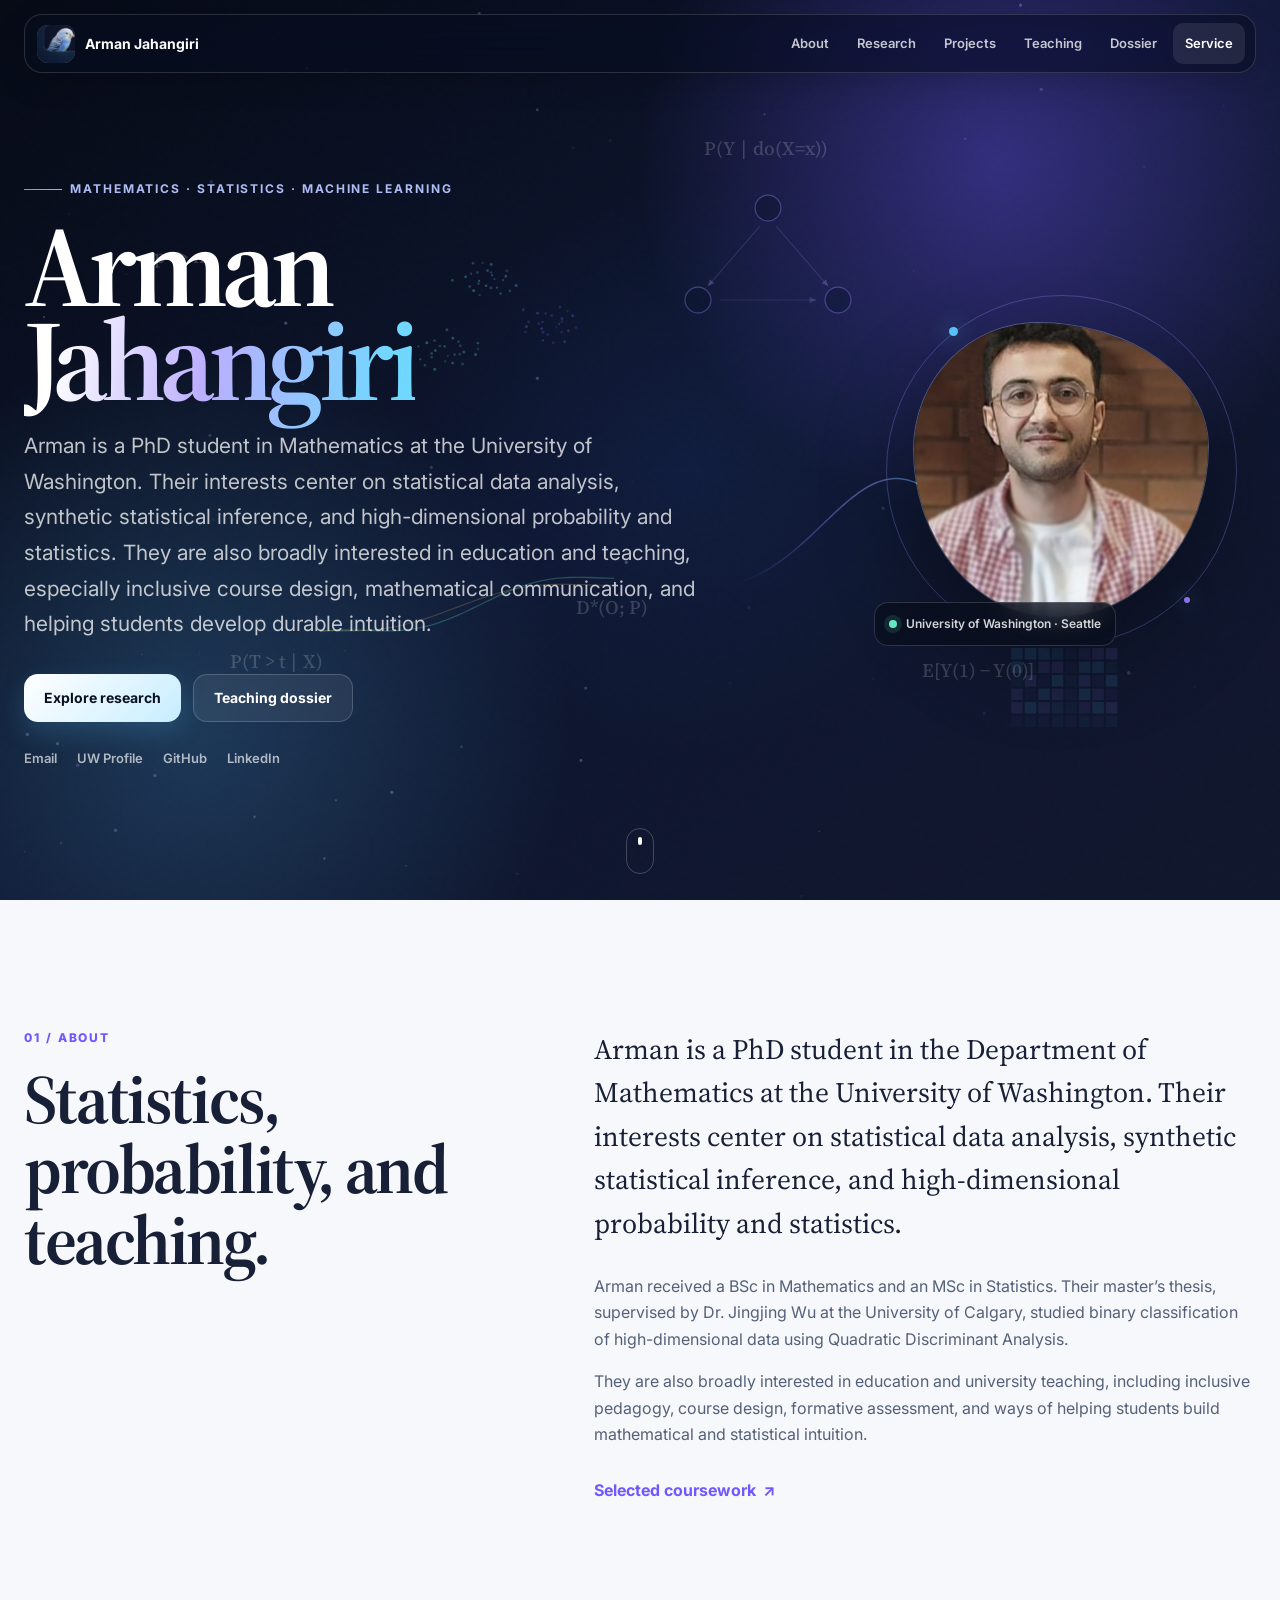
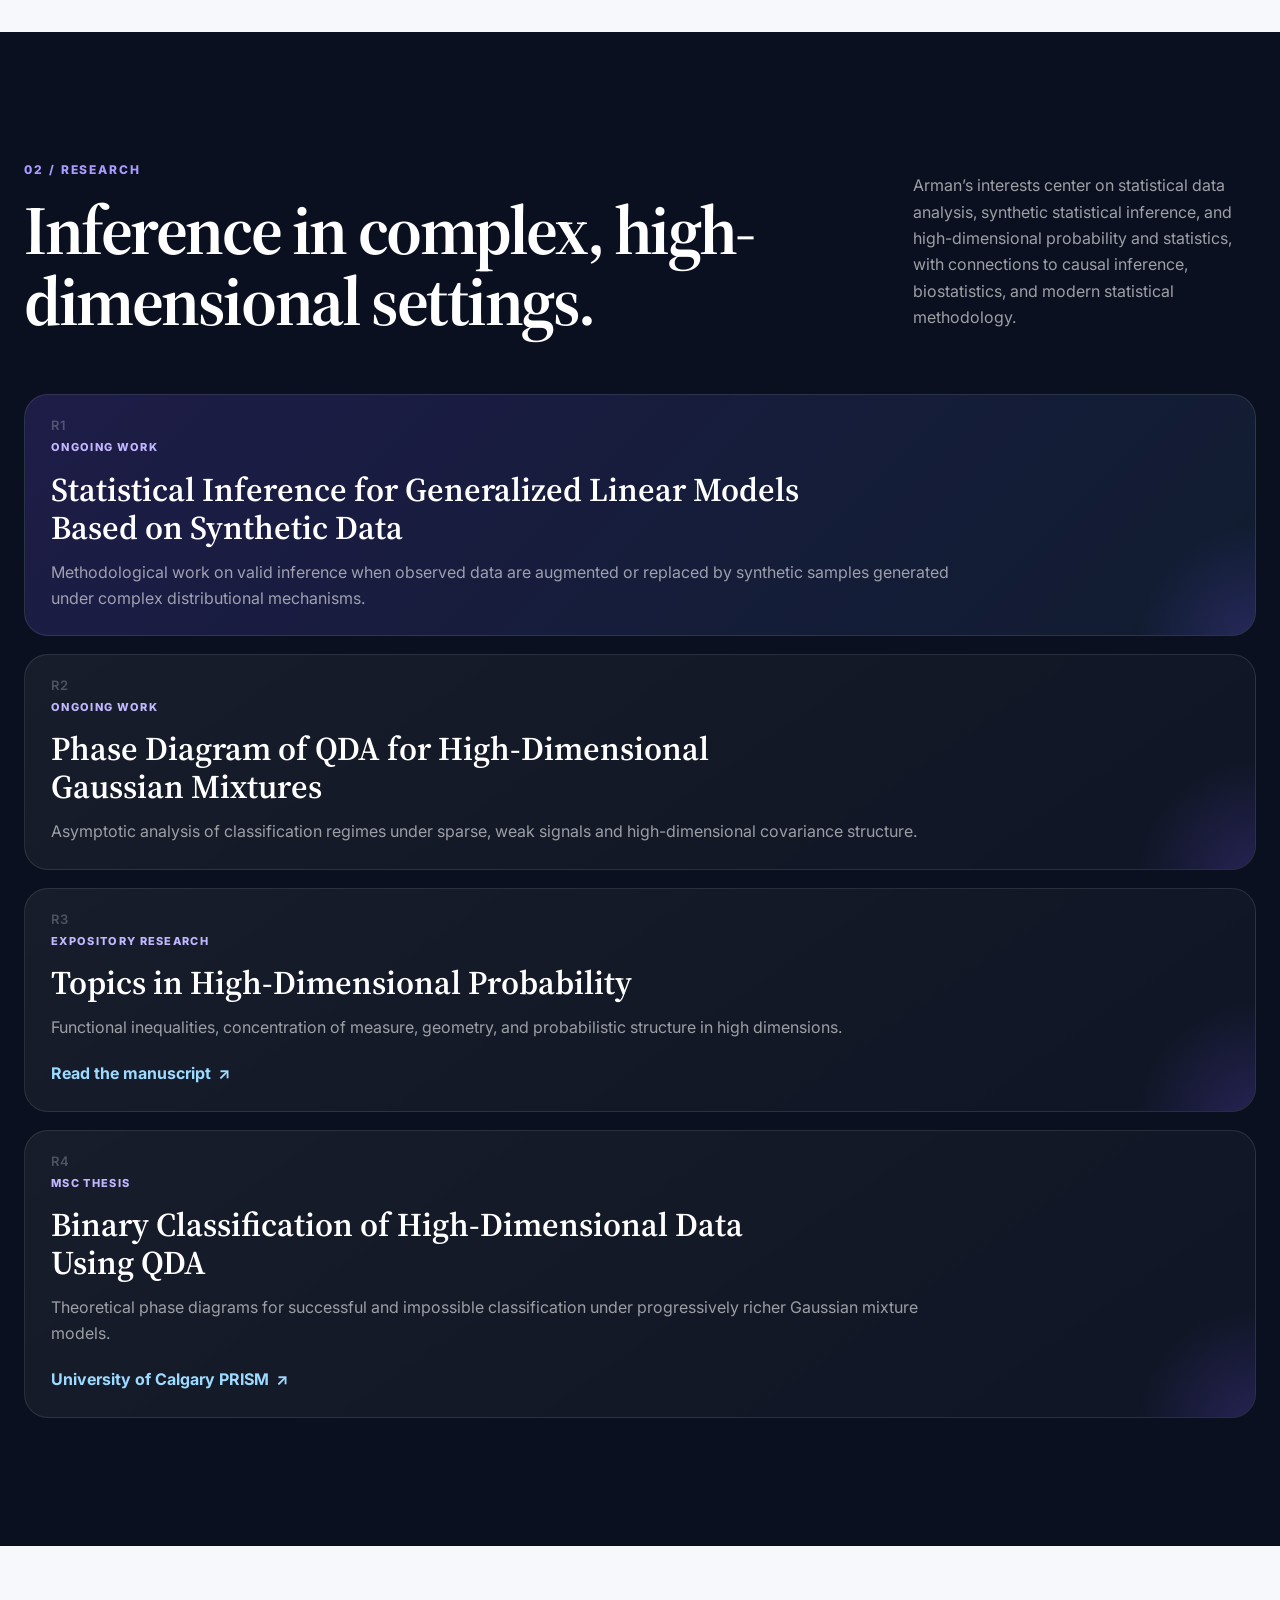
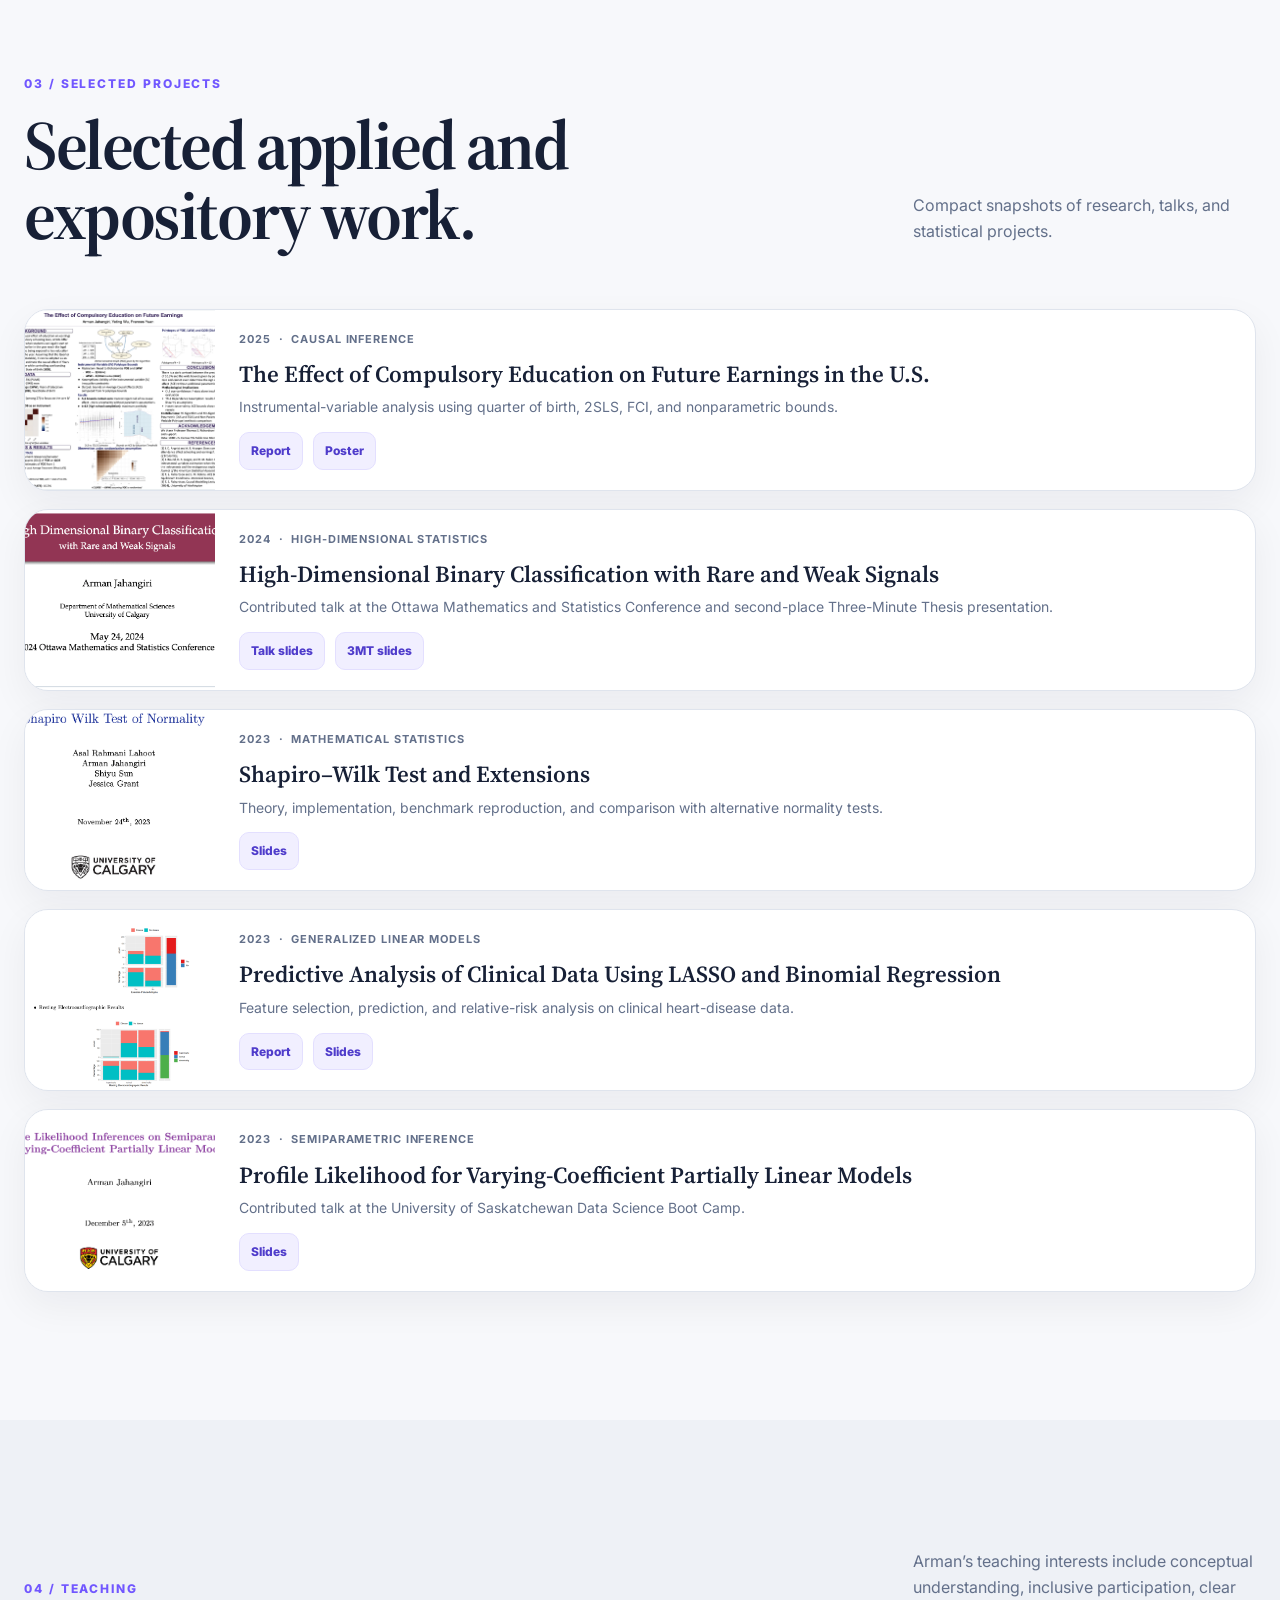
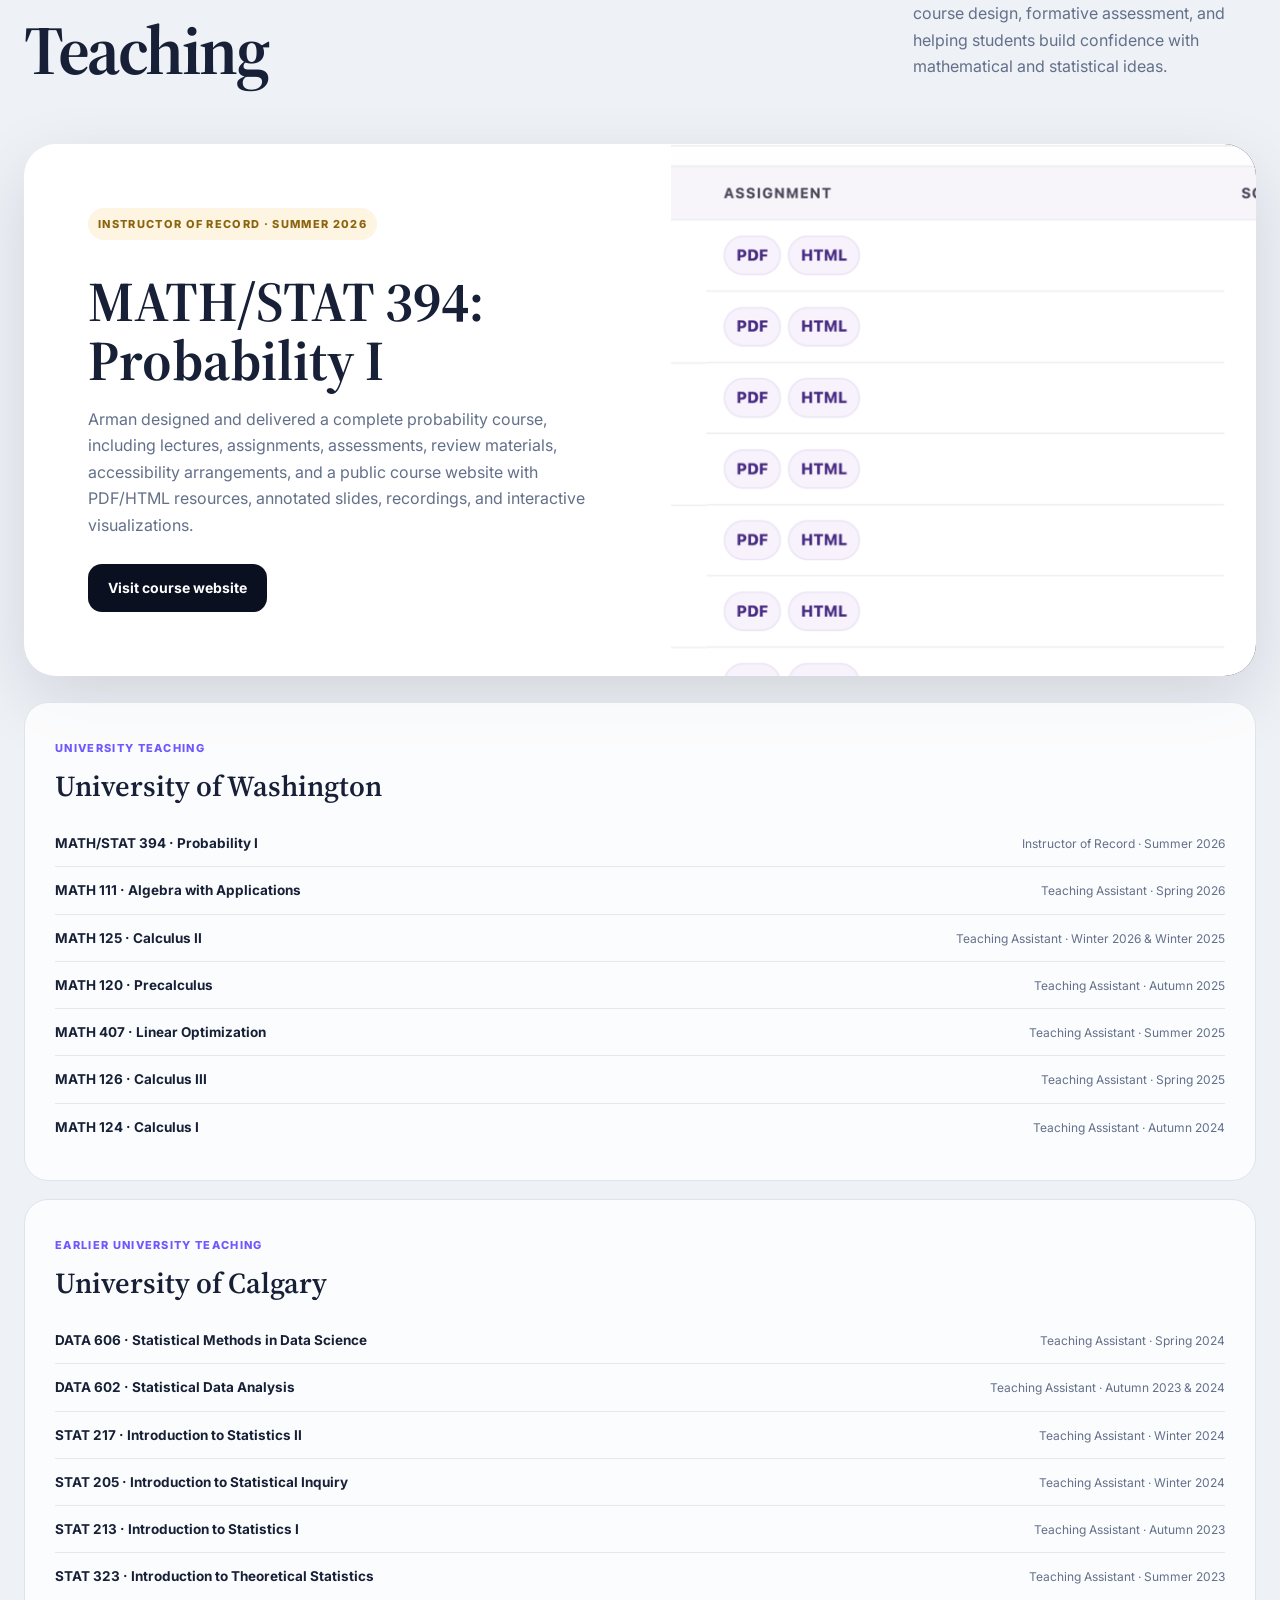
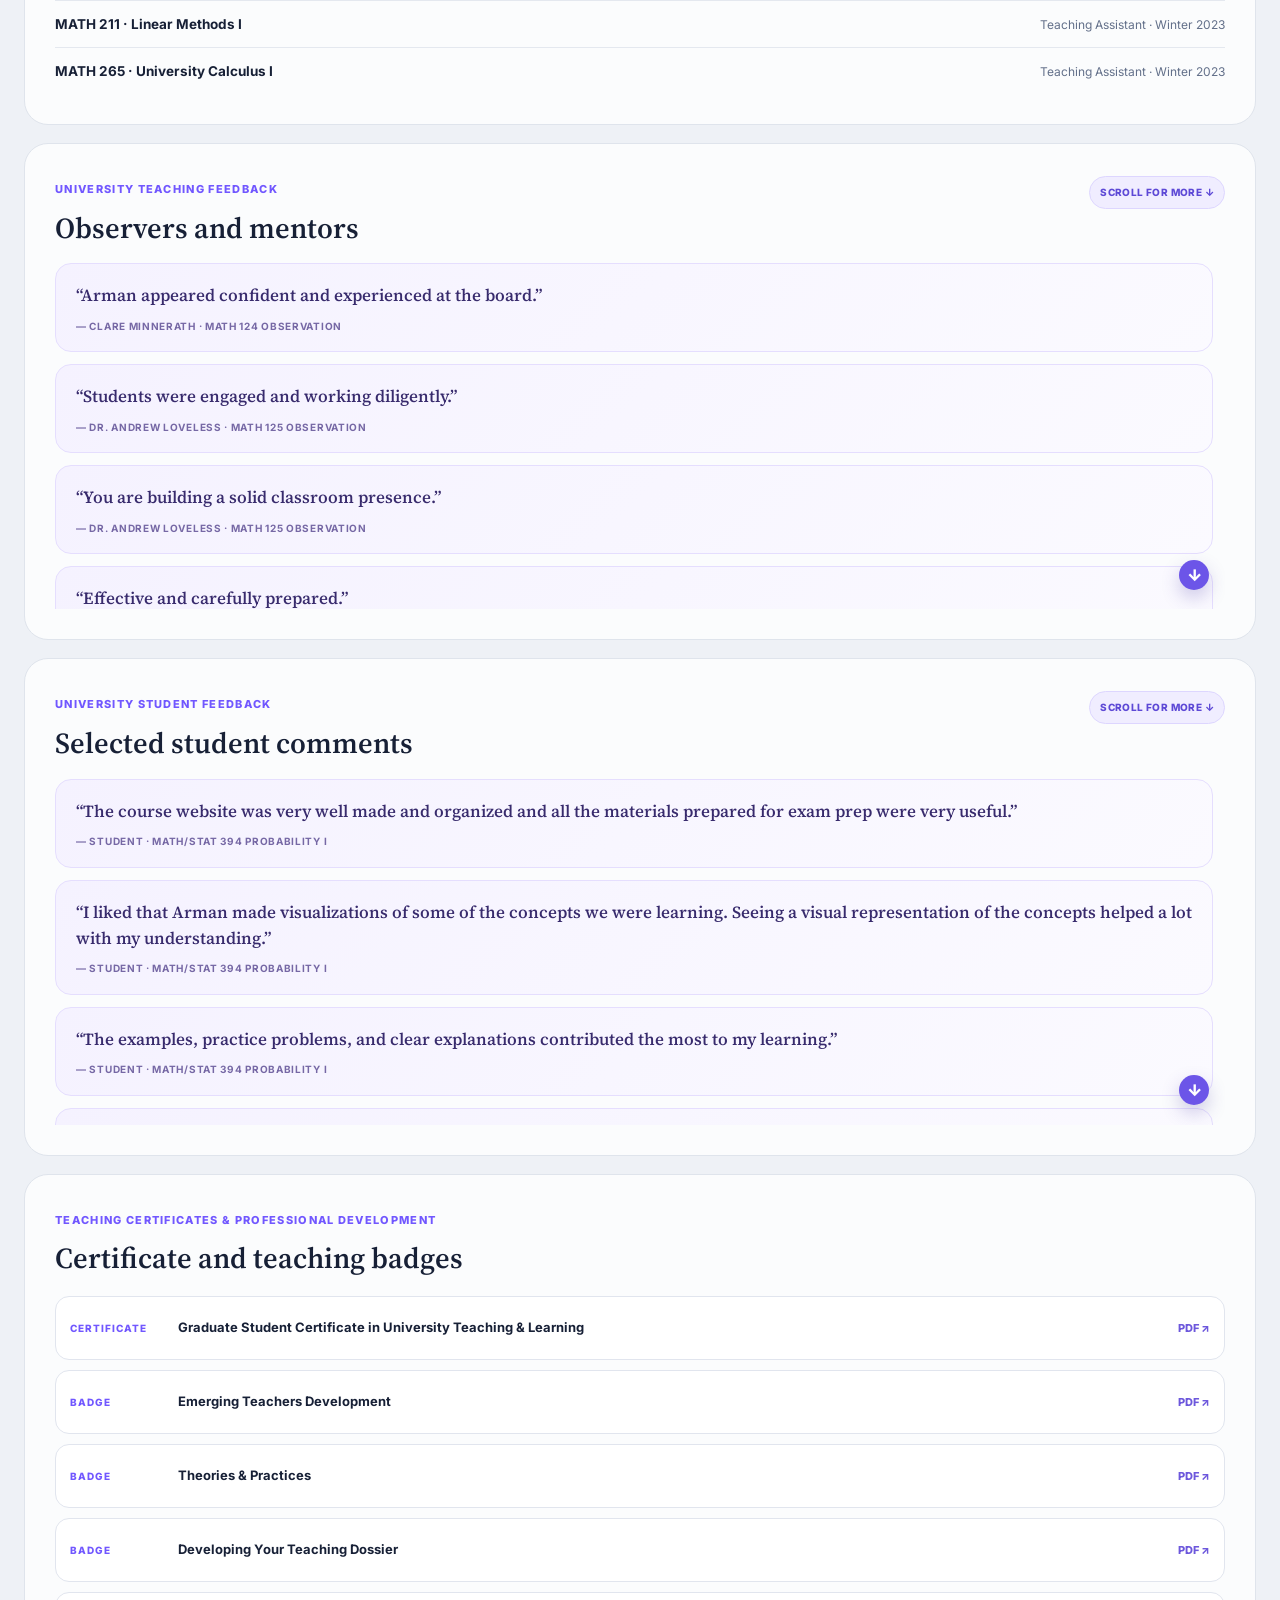
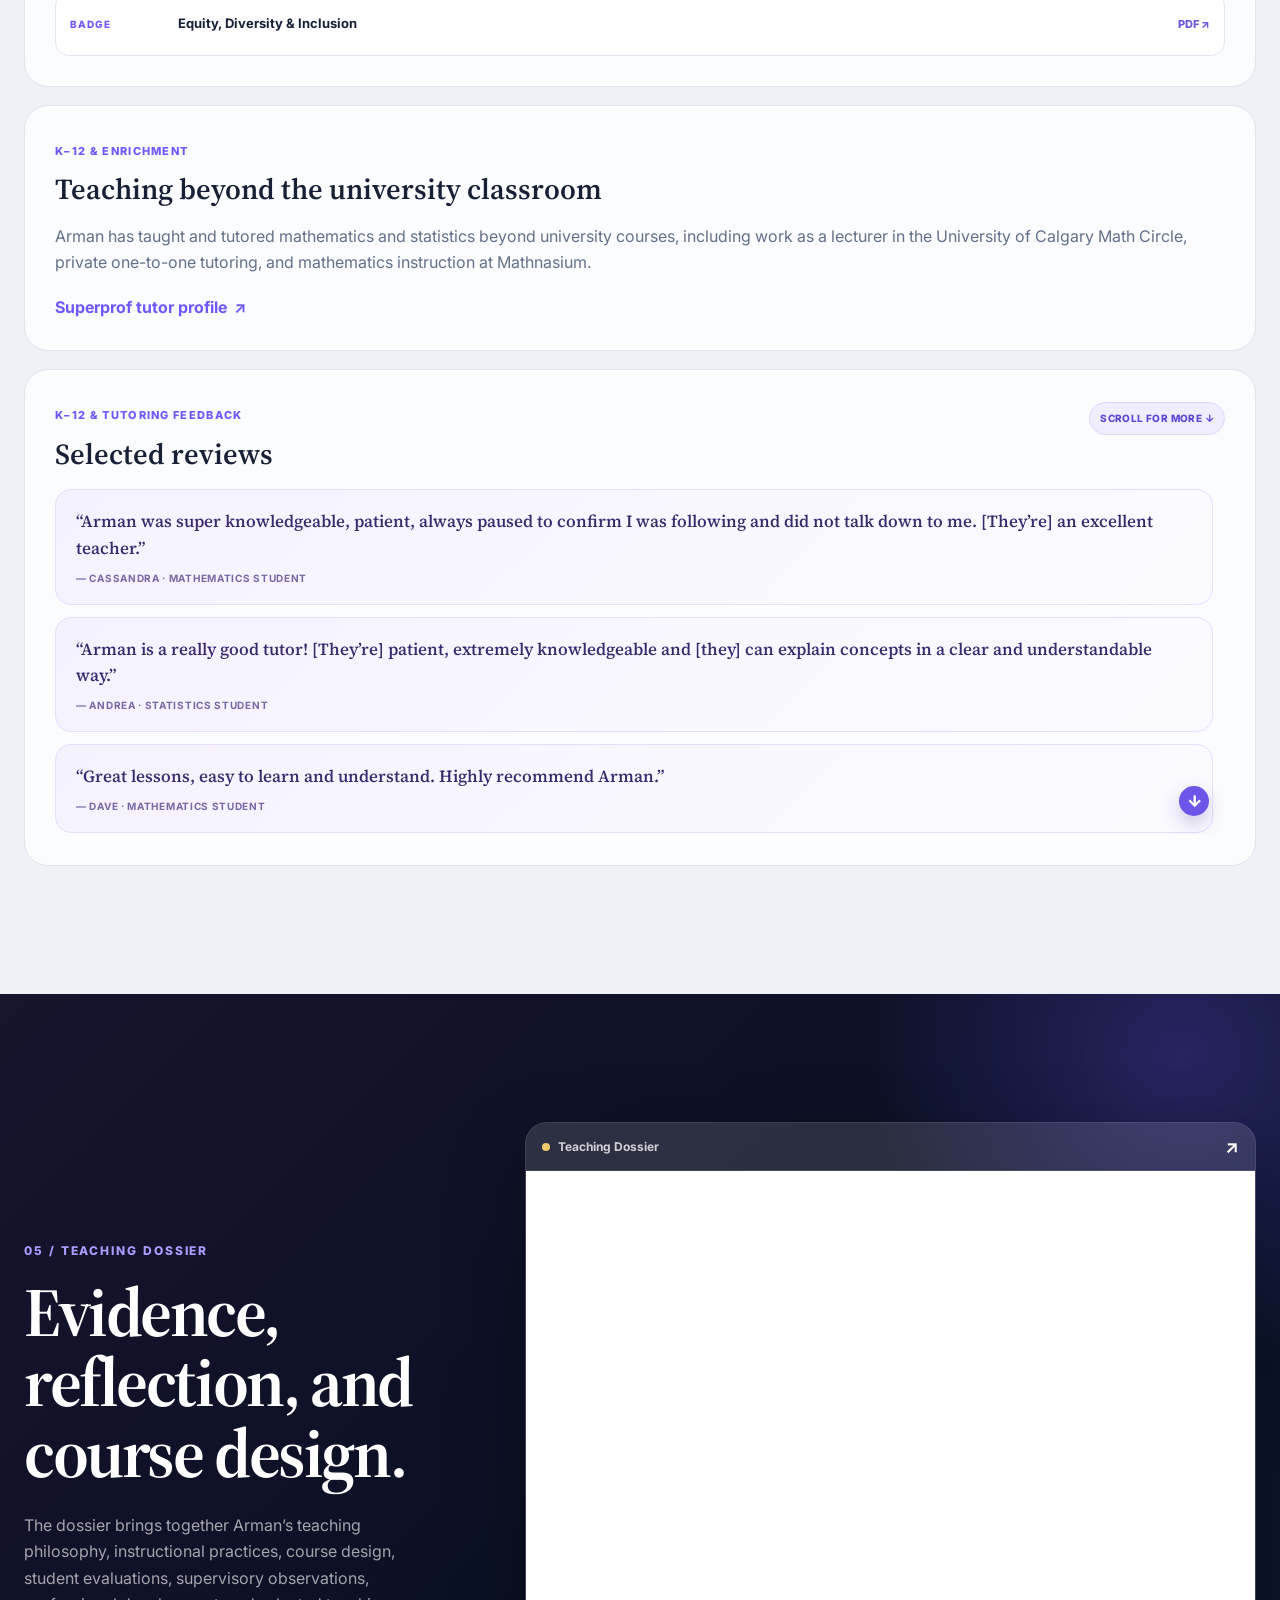
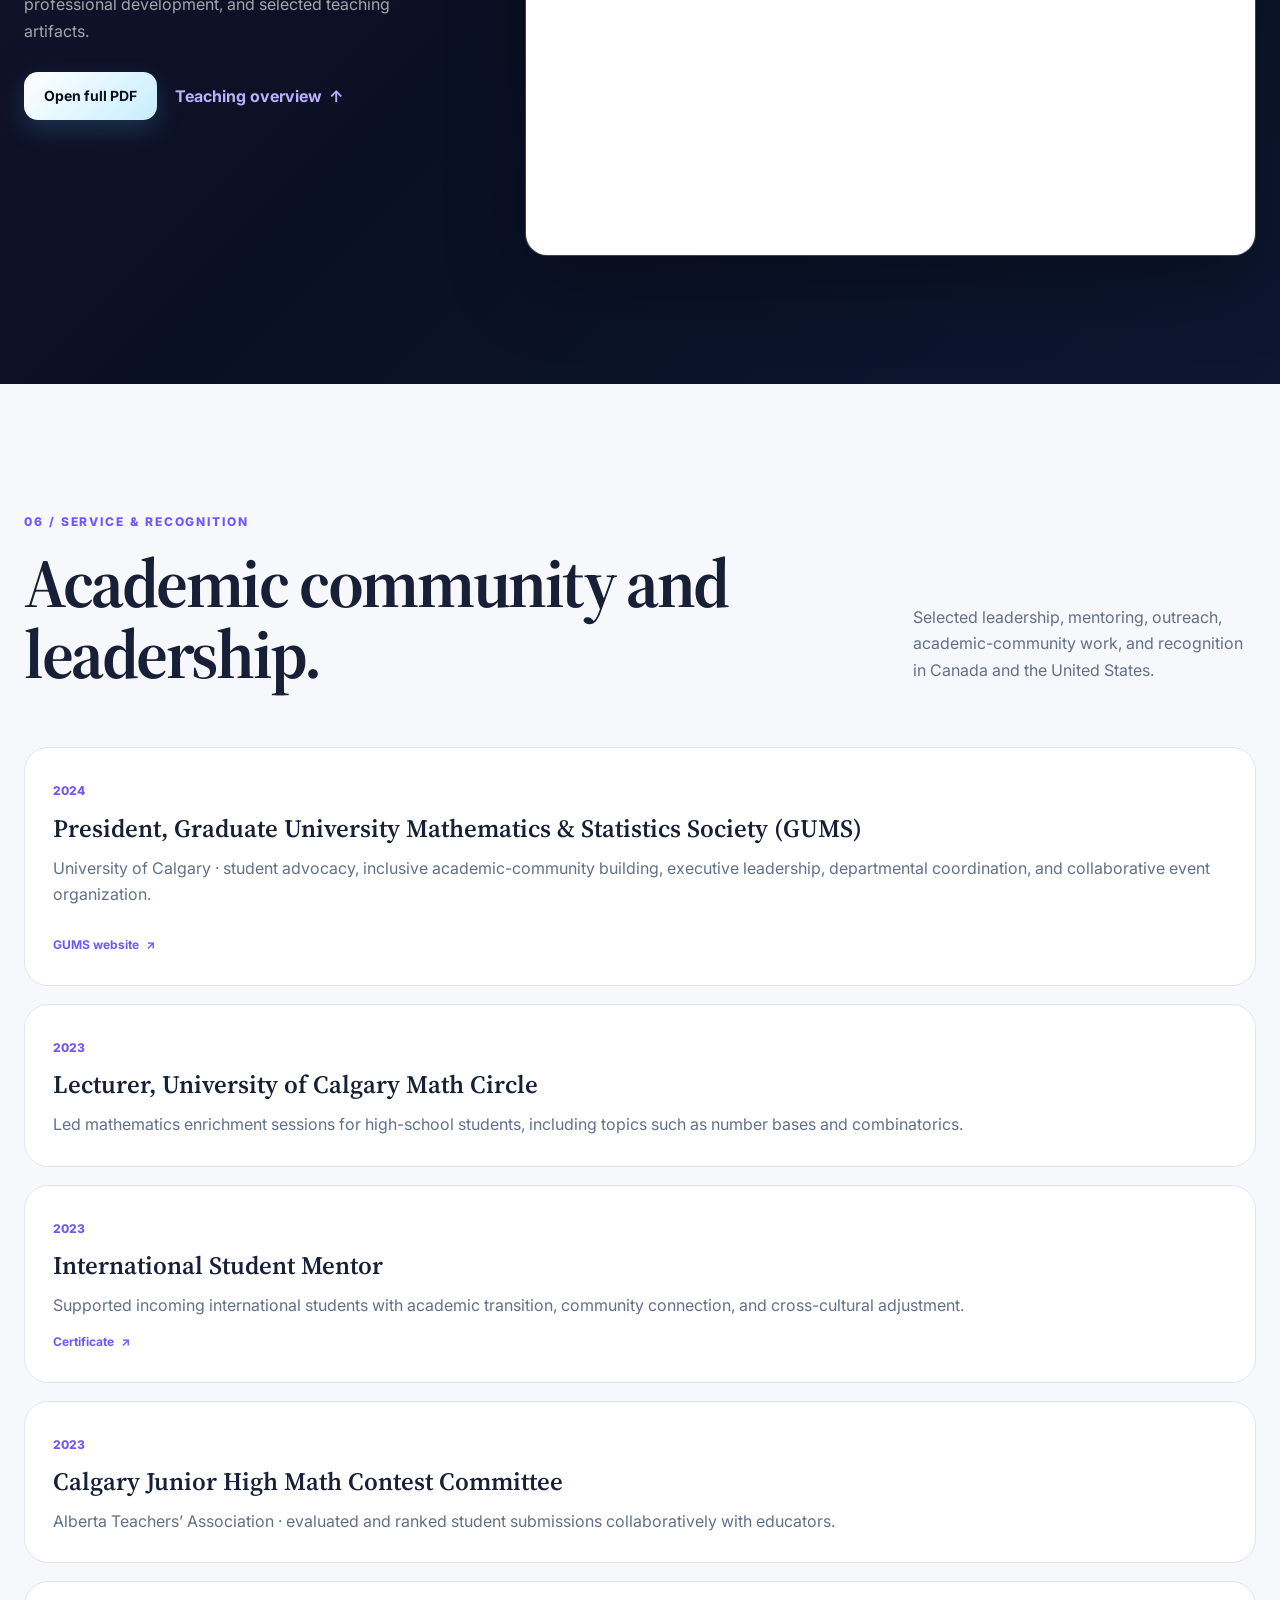
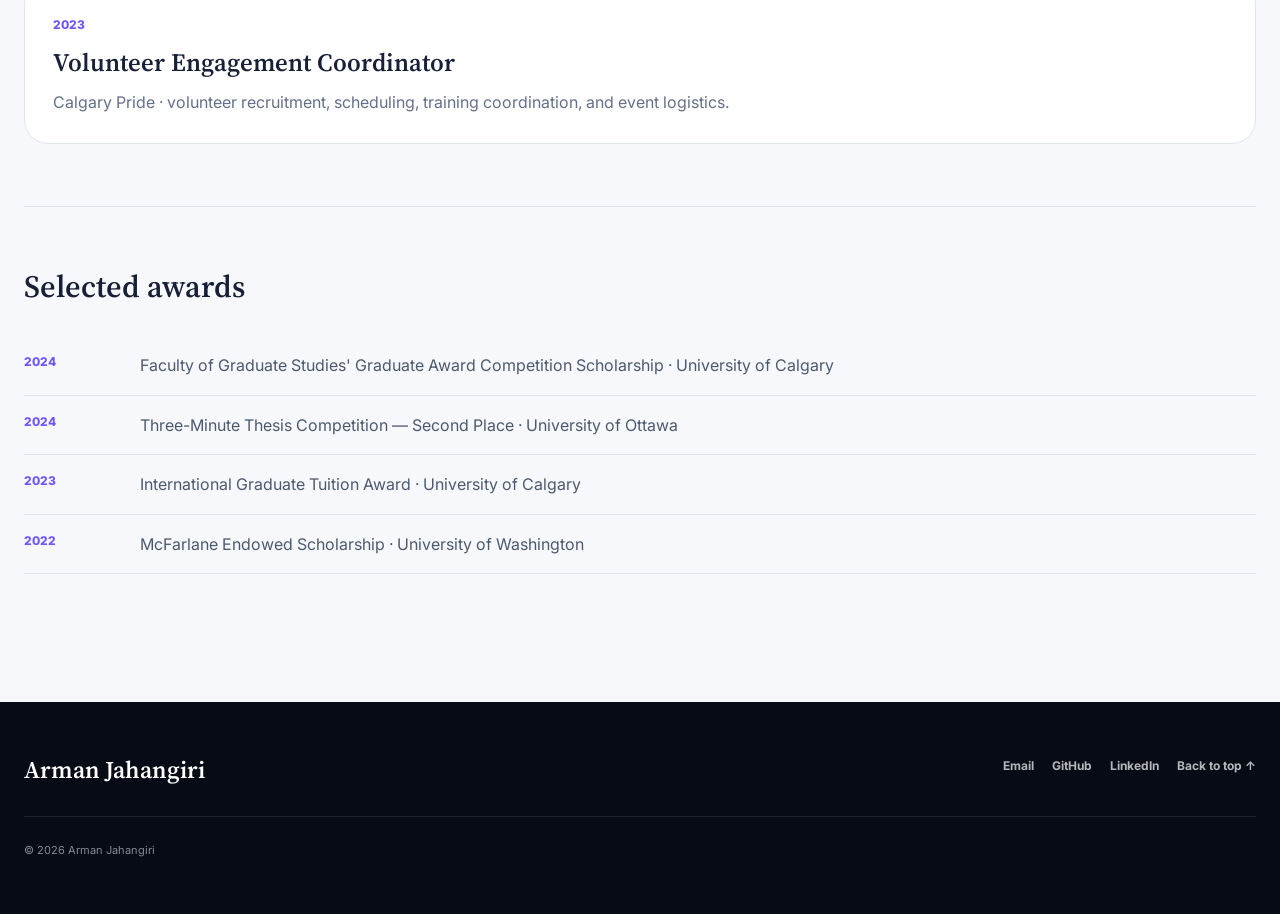
==== commit 8dee44ca: "Refine professional website content and teaching sections" ====
--- a/site/index.html
+++ b/site/index.html
@@ -4,15 +4,15 @@
   <meta charset="UTF-8" />
   <meta name="viewport" content="width=device-width, initial-scale=1, viewport-fit=cover" />
   <meta name="theme-color" content="#0b1020" />
-  <meta name="description" content="Arman Jahangiri — PhD student in Mathematics at the University of Washington. Research in statistical machine learning, high-dimensional statistics, probability, and teaching." />
+  <meta name="description" content="Arman Jahangiri — PhD student in Mathematics at the University of Washington. Interests in statistical data analysis, synthetic statistical inference, high-dimensional probability and statistics, and teaching." />
   <meta name="author" content="Arman Jahangiri" />
   <meta property="og:title" content="Arman Jahangiri" />
-  <meta property="og:description" content="Research, projects, teaching, and academic work in mathematics and statistics." />
+  <meta property="og:description" content="Research, teaching, projects, and academic community work in statistics, probability, mathematics, and education." />
   <meta property="og:type" content="website" />
   <meta property="og:url" content="https://armanjg.github.io/" />
   <meta property="og:image" content="https://armanjg.github.io/assets/images/profile/arman-jahangiri.png" />
   <link rel="canonical" href="https://armanjg.github.io/" />
-  <link rel="icon" href="assets/favicon.svg" type="image/svg+xml" />
+  <link rel="icon" href="assets/images/profile/parakeet-brand.png" type="image/png" />
   <link rel="preconnect" href="https://fonts.googleapis.com" />
   <link rel="preconnect" href="https://fonts.gstatic.com" crossorigin />
   <link href="https://fonts.googleapis.com/css2?family=Inter:wght@400;500;600;700;800&family=Source+Serif+4:opsz,wght@8..60,500;8..60,650&display=swap" rel="stylesheet" />
@@ -39,12 +39,13 @@
   </script>
 </head>
 <body>
+  <div id="top" class="page-top-anchor" aria-hidden="true"></div>
   <a class="skip-link" href="#main">Skip to content</a>
 
-  <header class="site-header" id="top">
+  <header class="site-header">
     <nav class="nav-shell" aria-label="Main navigation">
-      <a class="brand" href="#top" aria-label="Arman Jahangiri — home">
-        <span class="brand-mark">AJ</span>
+      <a class="brand" href="#top" data-scroll-top aria-label="Arman Jahangiri — home">
+        <span class="brand-mark"><img src="assets/images/profile/parakeet-brand.png" alt="" aria-hidden="true" /></span>
         <span class="brand-name">Arman Jahangiri</span>
       </a>
       <button class="nav-toggle" aria-expanded="false" aria-controls="nav-links" aria-label="Open navigation">
@@ -66,18 +67,18 @@
       <canvas id="data-field" aria-hidden="true"></canvas>
       <div class="hero-noise" aria-hidden="true"></div>
       <div class="math-floaters" aria-hidden="true">
-        <span class="mf mf-1">E[X]</span>
-        <span class="mf mf-2">P(A \mid B)</span>
-        <span class="mf mf-3">β̂</span>
-        <span class="mf mf-4">n → ∞</span>
-        <span class="mf mf-5">Σ</span>
-        <span class="mf mf-6">Var(X)</span>
+        <span class="mf mf-1">P(Y ∣ do(X=x))</span>
+        <span class="mf mf-2">E[Y(1) − Y(0)]</span>
+        <span class="mf mf-3">D*(O; P)</span>
+        <span class="mf mf-4">p ≫ n</span>
+        <span class="mf mf-5">P(T &gt; t ∣ X)</span>
+        <span class="mf mf-6">√n(θ̂ − θ)</span>
       </div>
       <div class="hero-inner">
         <div class="hero-copy reveal">
           <div class="eyebrow">Mathematics · Statistics · Machine Learning</div>
           <h1 id="hero-title">Arman<br /><span>Jahangiri</span></h1>
-          <p class="hero-lede">PhD student in Mathematics at the University of Washington, working at the intersection of statistical inference, high-dimensional methods, probability, and machine learning.</p>
+          <p class="hero-lede">Arman is a PhD student in Mathematics at the University of Washington. Their interests center on statistical data analysis, synthetic statistical inference, and high-dimensional probability and statistics. They are also broadly interested in education and teaching, especially inclusive course design, mathematical communication, and helping students develop durable intuition.</p>
           <div class="hero-actions">
             <a class="btn btn-primary" href="#research">Explore research</a>
             <a class="btn btn-ghost" href="#dossier">Teaching dossier</a>
@@ -106,14 +107,14 @@
       <div class="section-shell about-grid">
         <div class="section-heading reveal">
           <span class="section-kicker">01 / About</span>
-          <h2>Mathematics with a statistical lens.</h2>
+          <h2>Statistics, probability, and teaching.</h2>
         </div>
         <div class="about-copy reveal reveal-delay-1">
-          <p class="lead">I am a PhD student in the Department of Mathematics at the University of Washington. My interests center on statistical machine learning and the mathematical ideas that make modern inference possible.</p>
-          <p>I received a BSc in Mathematics and an MSc in Statistics. My master's thesis, supervised by Dr. Jingjing Wu at the University of Calgary, studied binary classification of high-dimensional data using Quadratic Discriminant Analysis.</p>
+          <p class="lead">Arman is a PhD student in the Department of Mathematics at the University of Washington. Their interests center on statistical data analysis, synthetic statistical inference, and high-dimensional probability and statistics.</p>
+          <p>Arman received a BSc in Mathematics and an MSc in Statistics. Their master’s thesis, supervised by Dr. Jingjing Wu at the University of Calgary, studied binary classification of high-dimensional data using Quadratic Discriminant Analysis.</p>
+          <p>They are also broadly interested in education and university teaching, including inclusive pedagogy, course design, formative assessment, and ways of helping students build mathematical and statistical intuition.</p>
           <div class="about-links">
             <a class="text-link" href="assets/documents/research/coursework.pdf" target="_blank" rel="noopener">Selected coursework <span>↗</span></a>
-            <a class="text-link" href="https://hdl.handle.net/1880/121138" target="_blank" rel="noopener">MSc thesis repository <span>↗</span></a>
           </div>
         </div>
       </div>
@@ -126,7 +127,7 @@
             <span class="section-kicker">02 / Research</span>
             <h2>Inference in complex, high-dimensional settings.</h2>
           </div>
-          <p>Current work spans synthetic-data inference, high-dimensional classification, and probability. The emphasis is on understanding when statistical procedures remain reliable as dimension, model complexity, and data-generation mechanisms change.</p>
+          <p>Arman’s interests center on statistical data analysis, synthetic statistical inference, and high-dimensional probability and statistics, with connections to causal inference, biostatistics, and modern statistical methodology.</p>
         </div>
 
         <div class="research-grid">
@@ -176,13 +177,13 @@
         <div class="section-heading section-heading-wide reveal">
           <div>
             <span class="section-kicker">03 / Selected Projects</span>
-            <h2>Applied work across causal inference, statistics, and machine learning.</h2>
-          </div>
-          <p>Selected research and course projects, talks, and industry-facing work.</p>
-        </div>
-
-        <div class="project-grid">
-          <article class="project-card reveal">
+            <h2>Selected applied and expository work.</h2>
+          </div>
+          <p>Compact snapshots of research, talks, and statistical projects.</p>
+        </div>
+
+        <div class="project-grid project-grid-single">
+          <article class="project-card project-card-compact reveal">
             <div class="project-image"><img src="assets/images/previews/poster_preview.png" alt="Preview of compulsory education project poster" loading="lazy" /></div>
             <div class="project-body">
               <div class="project-meta"><span>2025</span><span>Causal inference</span></div>
@@ -195,17 +196,7 @@
             </div>
           </article>
 
-          <article class="project-card reveal reveal-delay-1">
-            <div class="project-image project-image-gradient forest"><div class="project-symbol">RF</div></div>
-            <div class="project-body">
-              <div class="project-meta"><span>2024</span><span>Industry / ML</span></div>
-              <h3>Forest Change Detection from Satellite Imagery</h3>
-              <p>Random Forest pipeline using Sentinel-2 and Landsat imagery developed during the PIMS Math to Power Industry Workshop with Finite Carbon.</p>
-              <div class="project-links"><a href="assets/documents/projects/finite-carbon-certificate.png" target="_blank" rel="noopener">Certificate</a></div>
-            </div>
-          </article>
-
-          <article class="project-card reveal">
+          <article class="project-card project-card-compact reveal">
             <div class="project-image"><img src="assets/images/previews/omsc-slides_preview.png" alt="Preview of high-dimensional classification talk" loading="lazy" /></div>
             <div class="project-body">
               <div class="project-meta"><span>2024</span><span>High-dimensional statistics</span></div>
@@ -218,17 +209,17 @@
             </div>
           </article>
 
-          <article class="project-card reveal reveal-delay-1">
+          <article class="project-card project-card-compact reveal">
             <div class="project-image"><img src="assets/images/previews/shapiro-wilk-slides_preview.png" alt="Preview of Shapiro-Wilk project slides" loading="lazy" /></div>
             <div class="project-body">
               <div class="project-meta"><span>2023</span><span>Mathematical statistics</span></div>
               <h3>Shapiro–Wilk Test and Extensions</h3>
-              <p>Theory, implementation, reproduction of benchmark results, and comparison with alternative normality tests.</p>
+              <p>Theory, implementation, benchmark reproduction, and comparison with alternative normality tests.</p>
               <div class="project-links"><a href="assets/documents/projects/shapiro-wilk-slides.pdf" target="_blank" rel="noopener">Slides</a></div>
             </div>
           </article>
 
-          <article class="project-card reveal">
+          <article class="project-card project-card-compact reveal">
             <div class="project-image"><img src="assets/images/previews/glm-project-report_preview.png" alt="Preview of GLM clinical data project" loading="lazy" /></div>
             <div class="project-body">
               <div class="project-meta"><span>2023</span><span>Generalized linear models</span></div>
@@ -241,7 +232,7 @@
             </div>
           </article>
 
-          <article class="project-card reveal reveal-delay-1">
+          <article class="project-card project-card-compact reveal">
             <div class="project-image"><img src="assets/images/previews/vcplm-slides_preview.png" alt="Preview of semiparametric profile likelihood talk" loading="lazy" /></div>
             <div class="project-body">
               <div class="project-meta"><span>2023</span><span>Semiparametric inference</span></div>
@@ -259,57 +250,127 @@
         <div class="section-heading section-heading-wide reveal">
           <div>
             <span class="section-kicker">04 / Teaching</span>
-            <h2>Teaching mathematics as a process of reasoning, not replication.</h2>
-          </div>
-          <p>My teaching emphasizes conceptual understanding, active participation, transparent expectations, and the ability to explain and adapt mathematical ideas.</p>
+            <h2>Teaching</h2>
+          </div>
+          <p>Arman’s teaching interests include conceptual understanding, inclusive participation, clear course design, formative assessment, and helping students build confidence with mathematical and statistical ideas.</p>
         </div>
 
         <div class="teaching-feature reveal">
           <div class="teaching-feature-copy">
             <span class="tag tag-gold">Instructor of Record · Summer 2026</span>
             <h3>MATH/STAT 394: Probability I</h3>
-            <p>Designed and delivered a complete probability course, including lectures, assignments, assessments, review materials, accessibility arrangements, and a public course website with PDF/HTML resources, annotated slides, recordings, and interactive visualizations.</p>
+            <p>Arman designed and delivered a complete probability course, including lectures, assignments, assessments, review materials, accessibility arrangements, and a public course website with PDF/HTML resources, annotated slides, recordings, and interactive visualizations.</p>
             <a class="btn btn-dark" href="https://armanjg.github.io/MATH-394-Probability-1-v2/" target="_blank" rel="noopener">Visit course website</a>
           </div>
           <div class="teaching-feature-preview">
-            <img src="assets/images/previews/MATH394_preview.png" alt="Preview of the MATH/STAT 394 course website" loading="lazy" />
-          </div>
-        </div>
-
-        <div class="teaching-columns">
+            <img src="assets/images/previews/MATH394_preview.png" alt="Preview of the redesigned MATH/STAT 394 course website" loading="lazy" />
+          </div>
+        </div>
+
+        <div class="teaching-stack">
           <article class="teaching-panel reveal">
             <span class="panel-label">University teaching</span>
             <h3>University of Washington</h3>
             <ul class="timeline-list">
-              <li><strong>Probability I</strong><span>Instructor of Record · Summer 2026</span></li>
-              <li><strong>Algebra with Applications</strong><span>Spring 2026</span></li>
-              <li><strong>Calculus II</strong><span>Winter 2026 & Winter 2025</span></li>
-              <li><strong>Precalculus</strong><span>Autumn 2025</span></li>
-              <li><strong>Linear Optimization</strong><span>Summer 2025</span></li>
-              <li><strong>Calculus III</strong><span>Spring 2025</span></li>
-              <li><strong>Calculus I</strong><span>Autumn 2024</span></li>
+              <li><strong>MATH/STAT 394 · Probability I</strong><span>Instructor of Record · Summer 2026</span></li>
+              <li><strong>MATH 111 · Algebra with Applications</strong><span>Teaching Assistant · Spring 2026</span></li>
+              <li><strong>MATH 125 · Calculus II</strong><span>Teaching Assistant · Winter 2026 & Winter 2025</span></li>
+              <li><strong>MATH 120 · Precalculus</strong><span>Teaching Assistant · Autumn 2025</span></li>
+              <li><strong>MATH 407 · Linear Optimization</strong><span>Teaching Assistant · Summer 2025</span></li>
+              <li><strong>MATH 126 · Calculus III</strong><span>Teaching Assistant · Spring 2025</span></li>
+              <li><strong>MATH 124 · Calculus I</strong><span>Teaching Assistant · Autumn 2024</span></li>
             </ul>
           </article>
 
-          <article class="teaching-panel reveal reveal-delay-1">
+          <article class="teaching-panel reveal">
             <span class="panel-label">Earlier university teaching</span>
             <h3>University of Calgary</h3>
-            <p>Graduate teaching assistantships across statistics, data science, and mathematics, including theoretical statistics, statistical data analysis, introductory statistics, linear methods, and calculus.</p>
-            <div class="certificate-row">
-              <a href="assets/documents/teaching/certificates/university-teaching-learning-certificate.pdf" target="_blank" rel="noopener">University Teaching & Learning Certificate</a>
-              <a href="assets/documents/teaching/certificates/theories-practices.pdf" target="_blank" rel="noopener">Theories & Practices</a>
-              <a href="assets/documents/teaching/certificates/equity-diversity-inclusion.pdf" target="_blank" rel="noopener">Equity, Diversity & Inclusion</a>
-            </div>
-          </article>
-
-          <article class="teaching-panel teaching-panel-wide reveal">
+            <ul class="timeline-list">
+              <li><strong>DATA 606 · Statistical Methods in Data Science</strong><span>Teaching Assistant · Spring 2024</span></li>
+              <li><strong>DATA 602 · Statistical Data Analysis</strong><span>Teaching Assistant · Autumn 2023 & 2024</span></li>
+              <li><strong>STAT 217 · Introduction to Statistics II</strong><span>Teaching Assistant · Winter 2024</span></li>
+              <li><strong>STAT 205 · Introduction to Statistical Inquiry</strong><span>Teaching Assistant · Winter 2024</span></li>
+              <li><strong>STAT 213 · Introduction to Statistics I</strong><span>Teaching Assistant · Autumn 2023</span></li>
+              <li><strong>STAT 323 · Introduction to Theoretical Statistics</strong><span>Teaching Assistant · Summer 2023</span></li>
+              <li><strong>MATH 211 · Linear Methods I</strong><span>Teaching Assistant · Winter 2023</span></li>
+              <li><strong>MATH 265 · University Calculus I</strong><span>Teaching Assistant · Winter 2023</span></li>
+            </ul>
+          </article>
+
+          <article class="teaching-panel feedback-panel reveal">
+            <div class="panel-heading-row">
+              <div>
+                <span class="panel-label">University teaching feedback</span>
+                <h3>Observers and mentors</h3>
+              </div>
+              <span class="scroll-hint">Scroll for more ↓</span>
+            </div>
+            <div class="feedback-scroll" tabindex="0" aria-label="Scrollable university teaching observer feedback">
+              <blockquote class="feedback-card">“Arman appeared confident and experienced at the board.”<cite>— Clare Minnerath · MATH 124 observation</cite></blockquote>
+              <blockquote class="feedback-card">“Students were engaged and working diligently.”<cite>— Dr. Andrew Loveless · MATH 125 observation</cite></blockquote>
+              <blockquote class="feedback-card">“You are building a solid classroom presence.”<cite>— Dr. Andrew Loveless · MATH 125 observation</cite></blockquote>
+              <blockquote class="feedback-card">“Effective and carefully prepared.”<cite>— Dr. Natalie Naehrig · MATH/STAT 394 observation</cite></blockquote>
+              <blockquote class="feedback-card">“Calm, well paced, and well matched to the course level.”<cite>— Dr. Natalie Naehrig · MATH/STAT 394 observation</cite></blockquote>
+              <blockquote class="feedback-card feedback-note">Teaching mentorship and professional-development guidance have also included Charles A. Camacho through UW’s TA-development community.<cite>— Teaching mentorship</cite></blockquote>
+            </div>
+          </article>
+
+          <article class="teaching-panel feedback-panel reveal">
+            <div class="panel-heading-row">
+              <div>
+                <span class="panel-label">University student feedback</span>
+                <h3>Selected student comments</h3>
+              </div>
+              <span class="scroll-hint">Scroll for more ↓</span>
+            </div>
+            <div class="feedback-scroll" tabindex="0" aria-label="Scrollable university student feedback">
+              <blockquote class="feedback-card">“The course website was very well made and organized and all the materials prepared for exam prep were very useful.”<cite>— Student · MATH/STAT 394 Probability I</cite></blockquote>
+              <blockquote class="feedback-card">“I liked that Arman made visualizations of some of the concepts we were learning. Seeing a visual representation of the concepts helped a lot with my understanding.”<cite>— Student · MATH/STAT 394 Probability I</cite></blockquote>
+              <blockquote class="feedback-card">“The examples, practice problems, and clear explanations contributed the most to my learning.”<cite>— Student · MATH/STAT 394 Probability I</cite></blockquote>
+              <blockquote class="feedback-card">“Arman’s advanced understanding of mathematics gave a broader point of view towards the material comparatively to the curriculum itself.”<cite>— Student · MATH 120 Precalculus</cite></blockquote>
+              <blockquote class="feedback-card">“When Arman went over the test prep, I understood the material better.”<cite>— Student · MATH 120 Precalculus</cite></blockquote>
+              <blockquote class="feedback-card">“The problem walk-throughs were very helpful in my learning.”<cite>— Student · MATH 125 Calculus II</cite></blockquote>
+              <blockquote class="feedback-card">“The board explanations were really useful; learning the same thing in a different way helps to understand it better.”<cite>— Student · MATH 125 Calculus II</cite></blockquote>
+              <blockquote class="feedback-card">“Time spent going over problems was useful and clear.”<cite>— Student · MATH 126 Calculus III</cite></blockquote>
+            </div>
+          </article>
+
+          <article class="teaching-panel credentials-panel reveal">
+            <span class="panel-label">Teaching certificates & professional development</span>
+            <h3>Certificate and teaching badges</h3>
+            <div class="credential-list">
+              <a href="assets/documents/teaching/certificates/university-teaching-learning-certificate.pdf" target="_blank" rel="noopener"><span>Certificate</span><strong>Graduate Student Certificate in University Teaching & Learning</strong><em>PDF ↗</em></a>
+              <a href="assets/documents/teaching/certificates/emerging-teachers-development.pdf" target="_blank" rel="noopener"><span>Badge</span><strong>Emerging Teachers Development</strong><em>PDF ↗</em></a>
+              <a href="assets/documents/teaching/certificates/theories-practices.pdf" target="_blank" rel="noopener"><span>Badge</span><strong>Theories & Practices</strong><em>PDF ↗</em></a>
+              <a href="assets/documents/teaching/certificates/teaching-dossier-badge.pdf" target="_blank" rel="noopener"><span>Badge</span><strong>Developing Your Teaching Dossier</strong><em>PDF ↗</em></a>
+              <a href="assets/documents/teaching/certificates/equity-diversity-inclusion.pdf" target="_blank" rel="noopener"><span>Badge</span><strong>Equity, Diversity & Inclusion</strong><em>PDF ↗</em></a>
+            </div>
+          </article>
+
+          <article class="teaching-panel reveal">
             <span class="panel-label">K–12 & enrichment</span>
-            <div class="teaching-panel-split">
+            <h3>Teaching beyond the university classroom</h3>
+            <p>Arman has taught and tutored mathematics and statistics beyond university courses, including work as a lecturer in the University of Calgary Math Circle, private one-to-one tutoring, and mathematics instruction at Mathnasium.</p>
+            <div class="enrichment-links">
+              <a class="text-link" href="https://www.superprof.ca/phd-mathematics-experienced-instructor-committed-students-academic-excellence-through-individualized-approach.html" target="_blank" rel="noopener">Superprof tutor profile <span>↗</span></a>
+            </div>
+          </article>
+
+          <article class="teaching-panel feedback-panel reveal">
+            <div class="panel-heading-row">
               <div>
-                <h3>Teaching beyond the university classroom</h3>
-                <p>Lecturer in the University of Calgary Math Circle, private mathematics and statistics tutor, and mathematics tutor at Mathnasium.</p>
-              </div>
-              <blockquote>“Arman was super knowledgeable, patient, always paused to confirm I was following and did not talk down to me. He’s an excellent teacher.”<cite>— Mathematics student</cite></blockquote>
+                <span class="panel-label">K–12 & tutoring feedback</span>
+                <h3>Selected reviews</h3>
+              </div>
+              <span class="scroll-hint">Scroll for more ↓</span>
+            </div>
+            <div class="feedback-scroll" tabindex="0" aria-label="Scrollable tutoring reviews">
+              <blockquote class="feedback-card">“Arman was super knowledgeable, patient, always paused to confirm I was following and did not talk down to me. [They’re] an excellent teacher.”<cite>— Cassandra · Mathematics student</cite></blockquote>
+              <blockquote class="feedback-card">“Arman is a really good tutor! [They’re] patient, extremely knowledgeable and [they] can explain concepts in a clear and understandable way.”<cite>— Andrea · Statistics student</cite></blockquote>
+              <blockquote class="feedback-card">“Great lessons, easy to learn and understand. Highly recommend Arman.”<cite>— Dave · Mathematics student</cite></blockquote>
+              <blockquote class="feedback-card">“Arman’s thorough knowledge of the subject matter as well as [their] ability to provide invaluable insight into math methodology has enabled my son to apply Arman’s valuable instruction.”<cite>— Erik · Parent</cite></blockquote>
+              <blockquote class="feedback-card">“Arman is a great tutor. Very intelligent. [They] have been helping me prepare for my university classes. [They are] patient and explain solutions well.”<cite>— Steven · Mathematics student</cite></blockquote>
+              <blockquote class="feedback-card">“Great.”<cite>— Mehak · Mathematics student</cite></blockquote>
             </div>
           </article>
         </div>
@@ -321,12 +382,11 @@
         <div class="dossier-copy reveal">
           <span class="section-kicker">05 / Teaching Dossier</span>
           <h2>Evidence, reflection, and course design.</h2>
-          <p>The dossier brings together my teaching philosophy, instructional practices, course design, student evaluations, supervisory observations, professional development, and selected teaching artifacts.</p>
+          <p>The dossier brings together Arman’s teaching philosophy, instructional practices, course design, student evaluations, supervisory observations, professional development, and selected teaching artifacts.</p>
           <div class="dossier-actions">
             <a class="btn btn-primary" href="assets/documents/teaching/teaching-dossier.pdf" target="_blank" rel="noopener">Open full PDF</a>
             <a class="text-link light-link" href="#teaching">Teaching overview <span>↑</span></a>
           </div>
-          <p class="dossier-note">The embedded viewer is scrollable. On smaller phones, opening the PDF directly usually gives the best reading experience.</p>
         </div>
 
         <div class="pdf-frame-wrap reveal reveal-delay-1">
@@ -346,27 +406,48 @@
             <span class="section-kicker">06 / Service & Recognition</span>
             <h2>Academic community and leadership.</h2>
           </div>
-          <p>Selected service, mentoring, and awards from my academic work in Canada and the United States.</p>
-        </div>
-
-        <div class="service-grid">
+          <p>Selected leadership, mentoring, outreach, academic-community work, and recognition in Canada and the United States.</p>
+        </div>
+
+        <div class="service-grid service-grid-single">
+          <article class="service-card service-card-rich reveal">
+            <div>
+              <span class="service-year">2024</span>
+              <h3>President, Graduate University Mathematics & Statistics Society (GUMS)</h3>
+              <p>University of Calgary · student advocacy, inclusive academic-community building, executive leadership, departmental coordination, and collaborative event organization.</p>
+              <div class="service-links">
+                <span class="hover-photo-link">
+                  <a class="card-link" href="https://sites.google.com/view/gumsuofc" target="_blank" rel="noopener">GUMS website <span>↗</span></a>
+                  <span class="hover-photo-preview gums-preview-card" aria-hidden="true">
+                    <span class="gums-preview-mark">GUMS</span>
+                    <span>Graduate University of Calgary Mathematics &amp; Statistics Society</span>
+                    <small>University of Calgary · 2024</small>
+                  </span>
+                </span>
+              </div>
+            </div>
+          </article>
+
           <article class="service-card reveal">
-            <span class="service-year">2024</span>
-            <h3>President, Graduate University Mathematics & Statistics Society</h3>
-            <p>University of Calgary · student advocacy, academic community building, executive leadership, and departmental coordination.</p>
-          </article>
-          <article class="service-card reveal reveal-delay-1">
+            <span class="service-year">2023</span>
+            <h3>Lecturer, University of Calgary Math Circle</h3>
+            <p>Led mathematics enrichment sessions for high-school students, including topics such as number bases and combinatorics.</p>
+          </article>
+
+          <article class="service-card reveal">
             <span class="service-year">2023</span>
             <h3>International Student Mentor</h3>
             <p>Supported incoming international students with academic transition, community connection, and cross-cultural adjustment.</p>
             <a class="card-link" href="assets/documents/teaching/service/international-student-mentor.pdf" target="_blank" rel="noopener">Certificate <span>↗</span></a>
           </article>
+
           <article class="service-card reveal">
             <span class="service-year">2023</span>
             <h3>Calgary Junior High Math Contest Committee</h3>
-            <p>Alberta Teachers’ Association · evaluation and ranking of student submissions with educators.</p>
-          </article>
-          <article class="service-card reveal reveal-delay-1">
+            <p>Alberta Teachers’ Association · evaluated and ranked student submissions collaboratively with educators.</p>
+          </article>
+
+          <article class="service-card reveal">
             <span class="service-year">2023</span>
             <h3>Volunteer Engagement Coordinator</h3>
             <p>Calgary Pride · volunteer recruitment, scheduling, training coordination, and event logistics.</p>
@@ -390,13 +471,13 @@
     <div class="footer-shell">
       <div>
         <strong>Arman Jahangiri</strong>
-        <p>Mathematics · Statistics · Teaching</p>
+        
       </div>
       <div class="footer-links">
         <a href="mailto:armanjg@uw.edu">Email</a>
         <a href="https://github.com/armanjg" target="_blank" rel="noopener">GitHub</a>
         <a href="https://www.linkedin.com/in/arman-jahangiri" target="_blank" rel="noopener">LinkedIn</a>
-        <a href="#top">Back to top ↑</a>
+        <a href="#top" data-scroll-top>Back to top ↑</a>
       </div>
       <p class="copyright">© <span id="year"></span> Arman Jahangiri</p>
     </div>
--- a/site/assets/css/styles.css
+++ b/site/assets/css/styles.css
@@ -303,3 +303,314 @@
   #data-field { display: none; }
   .reveal { opacity: 1; transform: none; }
 }
+
+
+/* ===== October 2026 refinement: single-column portfolio, teaching evidence, advanced hero ===== */
+.page-top-anchor { position: absolute; top: 0; left: 0; width: 1px; height: 1px; }
+
+.brand-mark {
+  overflow: hidden;
+  padding: 0;
+  background: #10172a;
+}
+.brand-mark img {
+  width: 100%;
+  height: 100%;
+  object-fit: cover;
+  object-position: center;
+  border-radius: inherit;
+}
+
+.hero {
+  background:
+    radial-gradient(circle at 78% 18%, rgba(113,87,255,.38), transparent 29%),
+    radial-gradient(circle at 15% 80%, rgba(92,200,255,.20), transparent 29%),
+    radial-gradient(circle at 54% 52%, rgba(34,76,158,.13), transparent 34%),
+    linear-gradient(145deg, #070b16 0%, #0e1630 52%, #11172c 100%);
+}
+#data-field { opacity: .92; }
+.mf { color: rgba(255,255,255,.18); font-size: clamp(13px, 1.5vw, 21px); }
+.mf-1 { left: 55%; top: 15%; }
+.mf-2 { left: 72%; top: 73%; }
+.mf-3 { left: 45%; top: 66%; }
+.mf-4 { left: 12%; top: 27%; }
+.mf-5 { left: 18%; top: 72%; }
+.mf-6 { left: 84%; top: 40%; }
+
+/* Main content appears one major item per row. */
+.research-grid,
+.project-grid,
+.teaching-stack,
+.service-grid {
+  display: grid;
+  grid-template-columns: 1fr;
+  gap: 18px;
+}
+.research-card,
+.research-card-feature {
+  grid-column: auto;
+  min-height: 0;
+  padding: 24px 26px;
+}
+.research-card h3 { font-size: clamp(23px, 2.6vw, 34px); }
+.research-card p { max-width: 900px; }
+
+.project-grid-single { grid-template-columns: 1fr; }
+.project-card-compact {
+  display: grid;
+  grid-template-columns: 190px minmax(0, 1fr);
+  min-height: 0;
+}
+.project-card-compact .project-image {
+  height: 100%;
+  min-height: 156px;
+}
+.project-card-compact .project-body { padding: 20px 24px; }
+.project-card-compact .project-body h3 { font-size: 23px; margin-bottom: 8px; }
+.project-card-compact .project-body p { font-size: 14px; line-height: 1.55; }
+.project-card-compact .project-links { margin-top: 14px; }
+.project-card-compact:hover { transform: translateY(-2px); }
+
+.teaching-stack { margin-top: 22px; }
+.teaching-panel { padding: 30px; }
+.teaching-panel h3 { margin-bottom: 16px; }
+.timeline-list li { align-items: baseline; }
+.timeline-list strong { font-size: 13.5px; }
+
+.panel-heading-row {
+  display: flex;
+  align-items: start;
+  justify-content: space-between;
+  gap: 20px;
+  margin-bottom: 14px;
+}
+.panel-heading-row h3 { margin-bottom: 0; }
+.scroll-hint {
+  flex: 0 0 auto;
+  margin-top: 2px;
+  color: #5d49d6;
+  background: #f0edff;
+  border: 1px solid #ddd6ff;
+  border-radius: 999px;
+  padding: 7px 10px;
+  font-size: 10px;
+  font-weight: 800;
+  letter-spacing: .04em;
+  text-transform: uppercase;
+  animation: scrollHintPulse 2.1s ease-in-out infinite;
+}
+.feedback-scroll {
+  position: relative;
+  max-height: 350px;
+  overflow-y: auto;
+  overscroll-behavior: contain;
+  padding: 4px 12px 18px 0;
+  scrollbar-width: auto;
+  scrollbar-color: #826cff #e7e3f4;
+}
+.feedback-scroll::-webkit-scrollbar { width: 12px; }
+.feedback-scroll::-webkit-scrollbar-track { background: #e7e3f4; border-radius: 999px; }
+.feedback-scroll::-webkit-scrollbar-thumb {
+  background: linear-gradient(#9c8cff, #6952e3);
+  border: 3px solid #e7e3f4;
+  border-radius: 999px;
+}
+.feedback-scroll::after {
+  content: "↓";
+  position: sticky;
+  display: grid;
+  place-items: center;
+  width: 30px;
+  height: 30px;
+  left: calc(100% - 30px);
+  bottom: 2px;
+  margin: -34px 4px 0 auto;
+  border-radius: 50%;
+  color: #fff;
+  background: #6c55e8;
+  box-shadow: 0 8px 18px rgba(72,55,165,.25);
+  font-weight: 900;
+  pointer-events: none;
+}
+.feedback-card {
+  margin: 0 0 12px;
+  padding: 18px 20px;
+  border-radius: 16px;
+  background: linear-gradient(135deg, #f5f2ff, #fbfaff);
+  border: 1px solid #e5defe;
+  color: #382b6d;
+  font: 550 17px/1.55 "Source Serif 4", Georgia, serif;
+}
+.feedback-card cite {
+  display: block;
+  margin-top: 10px;
+  color: #7668a5;
+  font: 700 10px/1.45 "Inter", sans-serif;
+  text-transform: uppercase;
+  letter-spacing: .07em;
+}
+.feedback-note {
+  background: #f7f8fb;
+  color: #4f5d74;
+  border-color: #e1e5ed;
+  font-family: "Inter", sans-serif;
+  font-size: 14px;
+}
+
+.credentials-panel h3 { margin-bottom: 20px; }
+.credential-list { display: grid; gap: 10px; }
+.credential-list a {
+  display: grid;
+  grid-template-columns: 90px minmax(0,1fr) auto;
+  gap: 18px;
+  align-items: center;
+  min-height: 64px;
+  padding: 12px 14px;
+  border: 1px solid #e1e5ee;
+  border-radius: 14px;
+  background: #fff;
+  text-decoration: none;
+  color: var(--text);
+  transition: transform .2s ease, border-color .2s ease, box-shadow .2s ease;
+}
+.credential-list a:hover {
+  transform: translateY(-1px);
+  border-color: #cec5ff;
+  box-shadow: 0 10px 26px rgba(75,57,153,.08);
+}
+.credential-list span {
+  color: var(--violet);
+  font-size: 10px;
+  font-weight: 800;
+  text-transform: uppercase;
+  letter-spacing: .1em;
+}
+.credential-list strong { font-size: 13px; }
+.credential-list em { color: #6d58dc; font-size: 11px; font-style: normal; font-weight: 800; }
+
+.enrichment-links { margin-top: 18px; }
+
+.service-grid-single { grid-template-columns: 1fr; }
+.service-card { position: relative; }
+.service-card-rich { overflow: visible; }
+.service-links { margin-top: 14px; }
+.hover-photo-link { position: relative; display: inline-block; }
+.hover-photo-preview {
+  position: absolute;
+  z-index: 20;
+  left: 0;
+  bottom: calc(100% + 14px);
+  width: min(360px, 70vw);
+  padding: 8px;
+  border-radius: 16px;
+  background: #0d1325;
+  color: #fff;
+  box-shadow: 0 20px 60px rgba(5,10,24,.35);
+  opacity: 0;
+  visibility: hidden;
+  transform: translateY(8px) scale(.98);
+  transition: opacity .18s ease .55s, transform .18s ease .55s, visibility 0s linear .73s;
+  pointer-events: none;
+}
+.hover-photo-preview img {
+  width: 100%;
+  max-height: 250px;
+  object-fit: cover;
+  border-radius: 11px;
+  background: #171f35;
+}
+.hover-photo-preview span {
+  display: block;
+  padding: 8px 5px 3px;
+  font-size: 11px;
+  color: rgba(255,255,255,.72);
+  font-weight: 700;
+}
+.hover-photo-link:hover .hover-photo-preview,
+.hover-photo-link:focus-within .hover-photo-preview {
+  opacity: 1;
+  visibility: visible;
+  transform: translateY(0) scale(1);
+  transition-delay: .6s, .6s, .6s;
+}
+
+.footer-shell > div:first-child p { display: none; }
+
+@keyframes scrollHintPulse {
+  0%, 100% { transform: translateY(0); }
+  50% { transform: translateY(3px); }
+}
+
+@media (max-width: 760px) {
+  .brand-name { display: inline; font-size: 12px; }
+  .brand-mark { width: 36px; height: 36px; }
+  .math-floaters .mf:nth-child(n+5) { display: none; }
+  .mf-1 { left: 48%; top: 16%; }
+  .mf-2 { left: 58%; top: 78%; }
+  .mf-3 { left: 44%; top: 63%; }
+  .mf-4 { left: 8%; top: 28%; }
+  .project-card-compact {
+    grid-template-columns: 1fr;
+  }
+  .project-card-compact .project-image {
+    min-height: 180px;
+    max-height: 230px;
+  }
+  .panel-heading-row {
+    flex-direction: column;
+    gap: 8px;
+  }
+  .scroll-hint { align-self: flex-start; }
+  .feedback-scroll { max-height: 390px; padding-right: 8px; }
+  .feedback-card { font-size: 16px; padding: 16px; }
+  .credential-list a {
+    grid-template-columns: 1fr auto;
+    gap: 4px 14px;
+  }
+  .credential-list a span { grid-column: 1 / -1; }
+  .timeline-list li { align-items: flex-start; }
+  .hover-photo-preview { display: none; }
+}
+
+@media (max-width: 480px) {
+  .brand-name { max-width: 150px; overflow: hidden; text-overflow: ellipsis; white-space: nowrap; }
+  .hero-lede { font-size: 16px; }
+  .feedback-scroll { max-height: 420px; }
+}
+
+.gums-preview-card {
+  display: grid;
+  gap: 7px;
+  min-height: 170px;
+  align-content: center;
+  padding: 22px;
+  background:
+    radial-gradient(circle at 18% 20%, rgba(92,200,255,.2), transparent 30%),
+    radial-gradient(circle at 80% 18%, rgba(113,87,255,.32), transparent 36%),
+    linear-gradient(145deg, #0c1328, #161d39);
+}
+.gums-preview-card .gums-preview-mark {
+  display: inline-grid;
+  place-items: center;
+  width: 78px;
+  height: 78px;
+  border-radius: 22px;
+  padding: 0;
+  background: linear-gradient(135deg, #725bff, #66d5ff);
+  color: #fff;
+  font-size: 18px;
+  font-weight: 900;
+  letter-spacing: .08em;
+  box-shadow: inset 0 0 0 1px rgba(255,255,255,.25), 0 16px 32px rgba(0,0,0,.22);
+}
+.gums-preview-card > span:not(.gums-preview-mark) {
+  padding: 0;
+  color: #fff;
+  font-size: 13px;
+  line-height: 1.35;
+}
+.gums-preview-card small {
+  color: rgba(255,255,255,.58);
+  font-size: 10px;
+  font-weight: 700;
+}
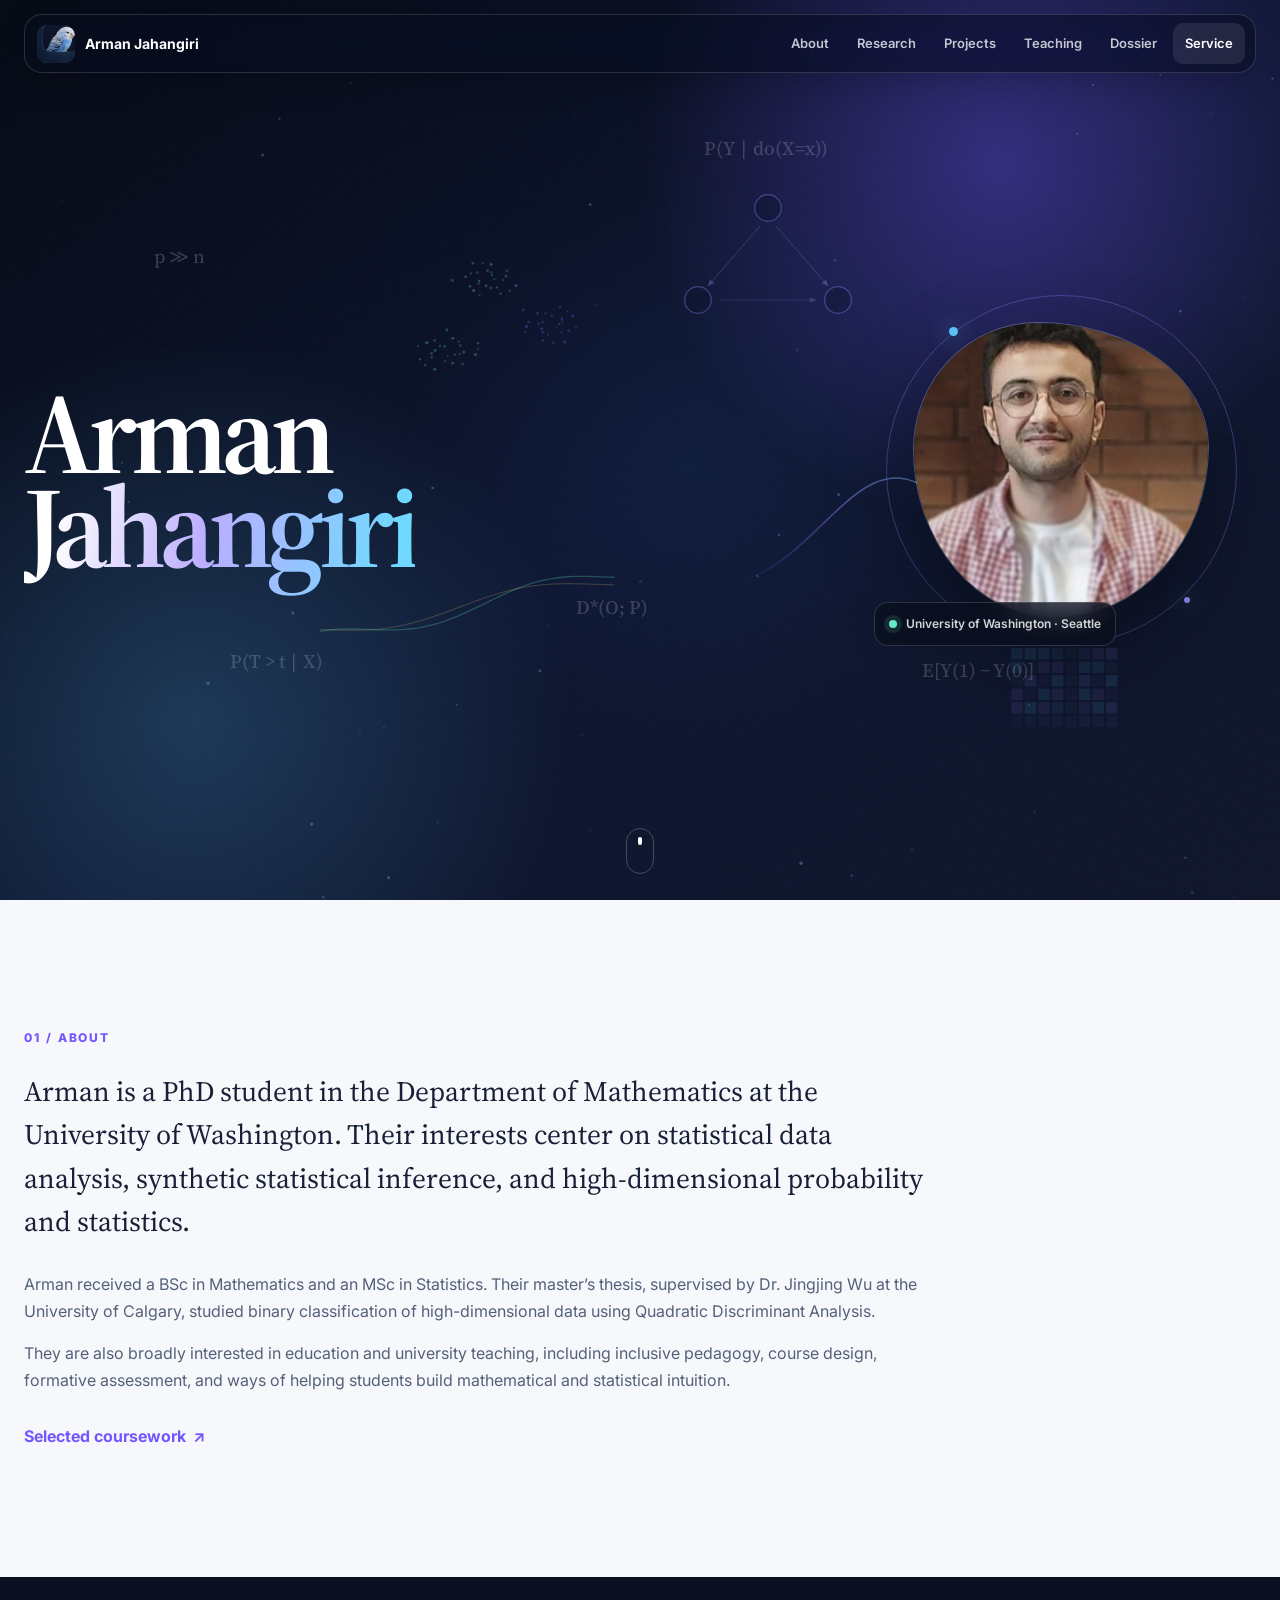
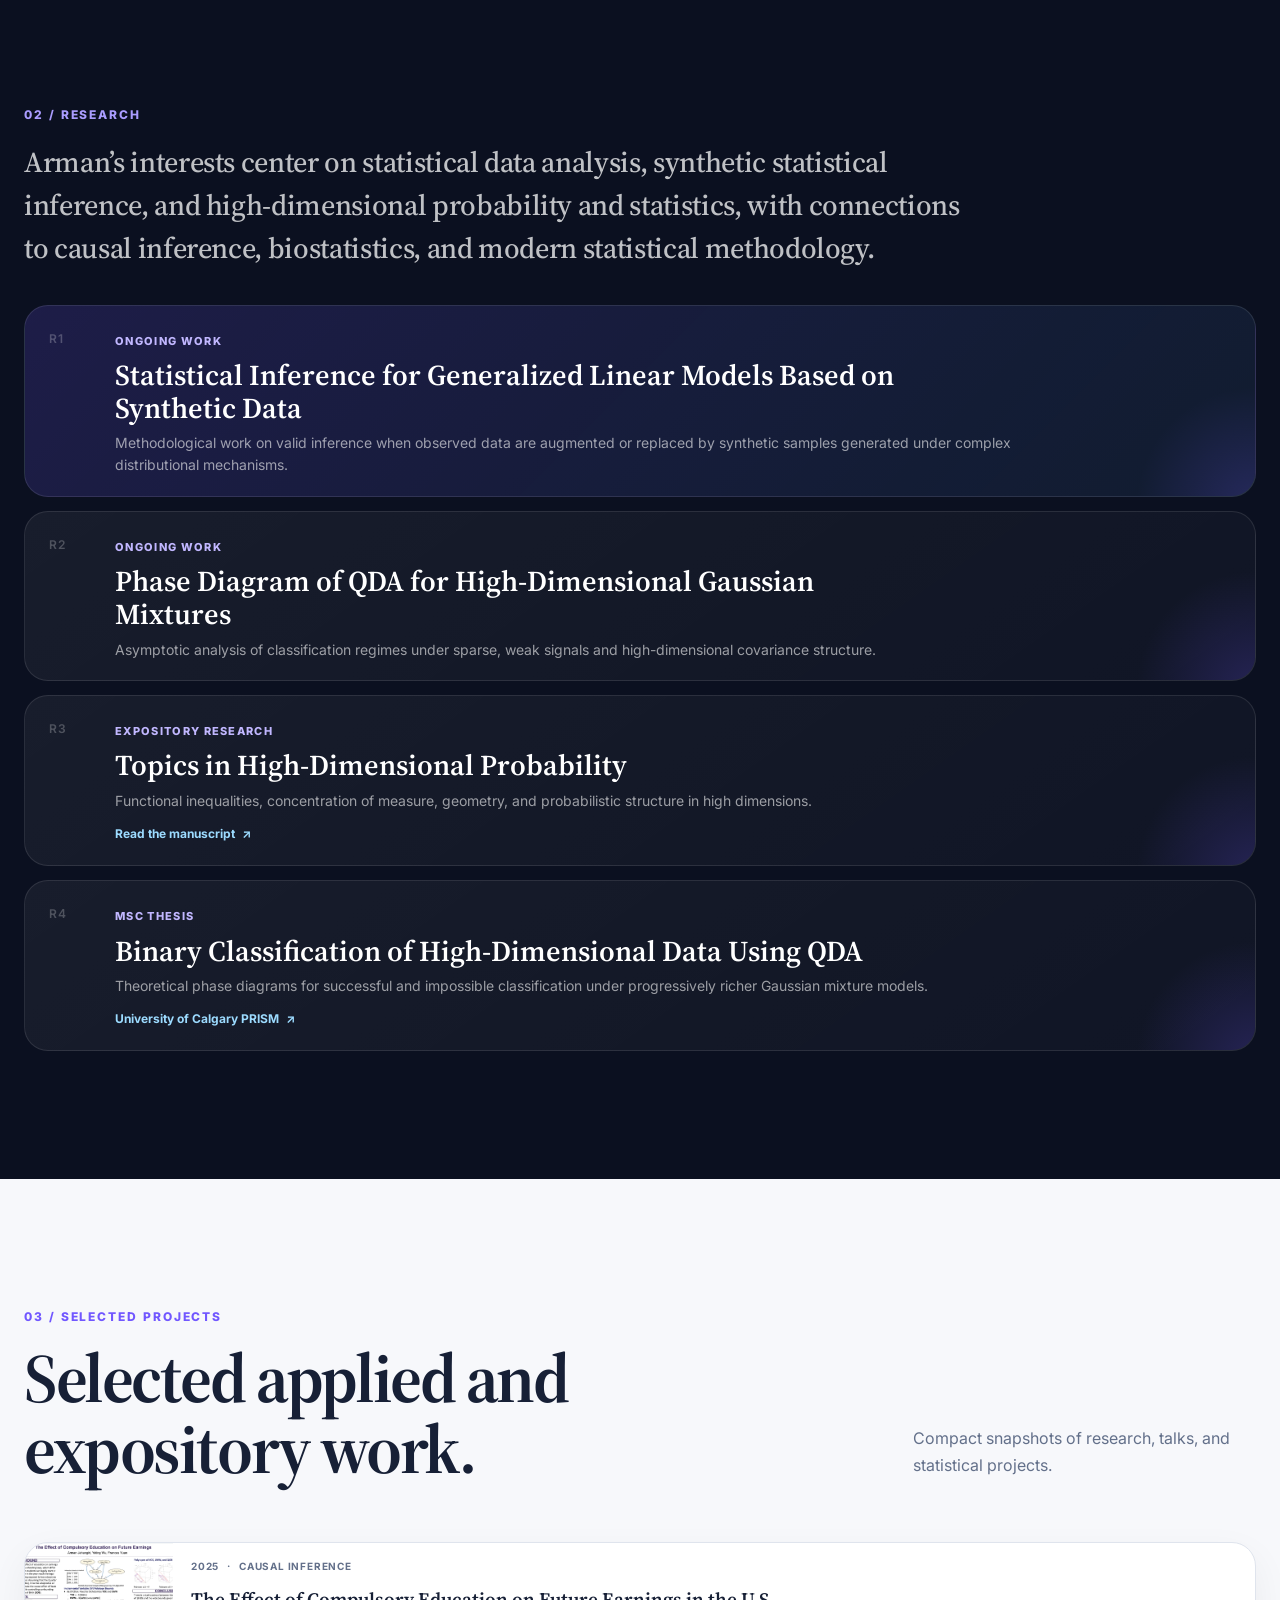
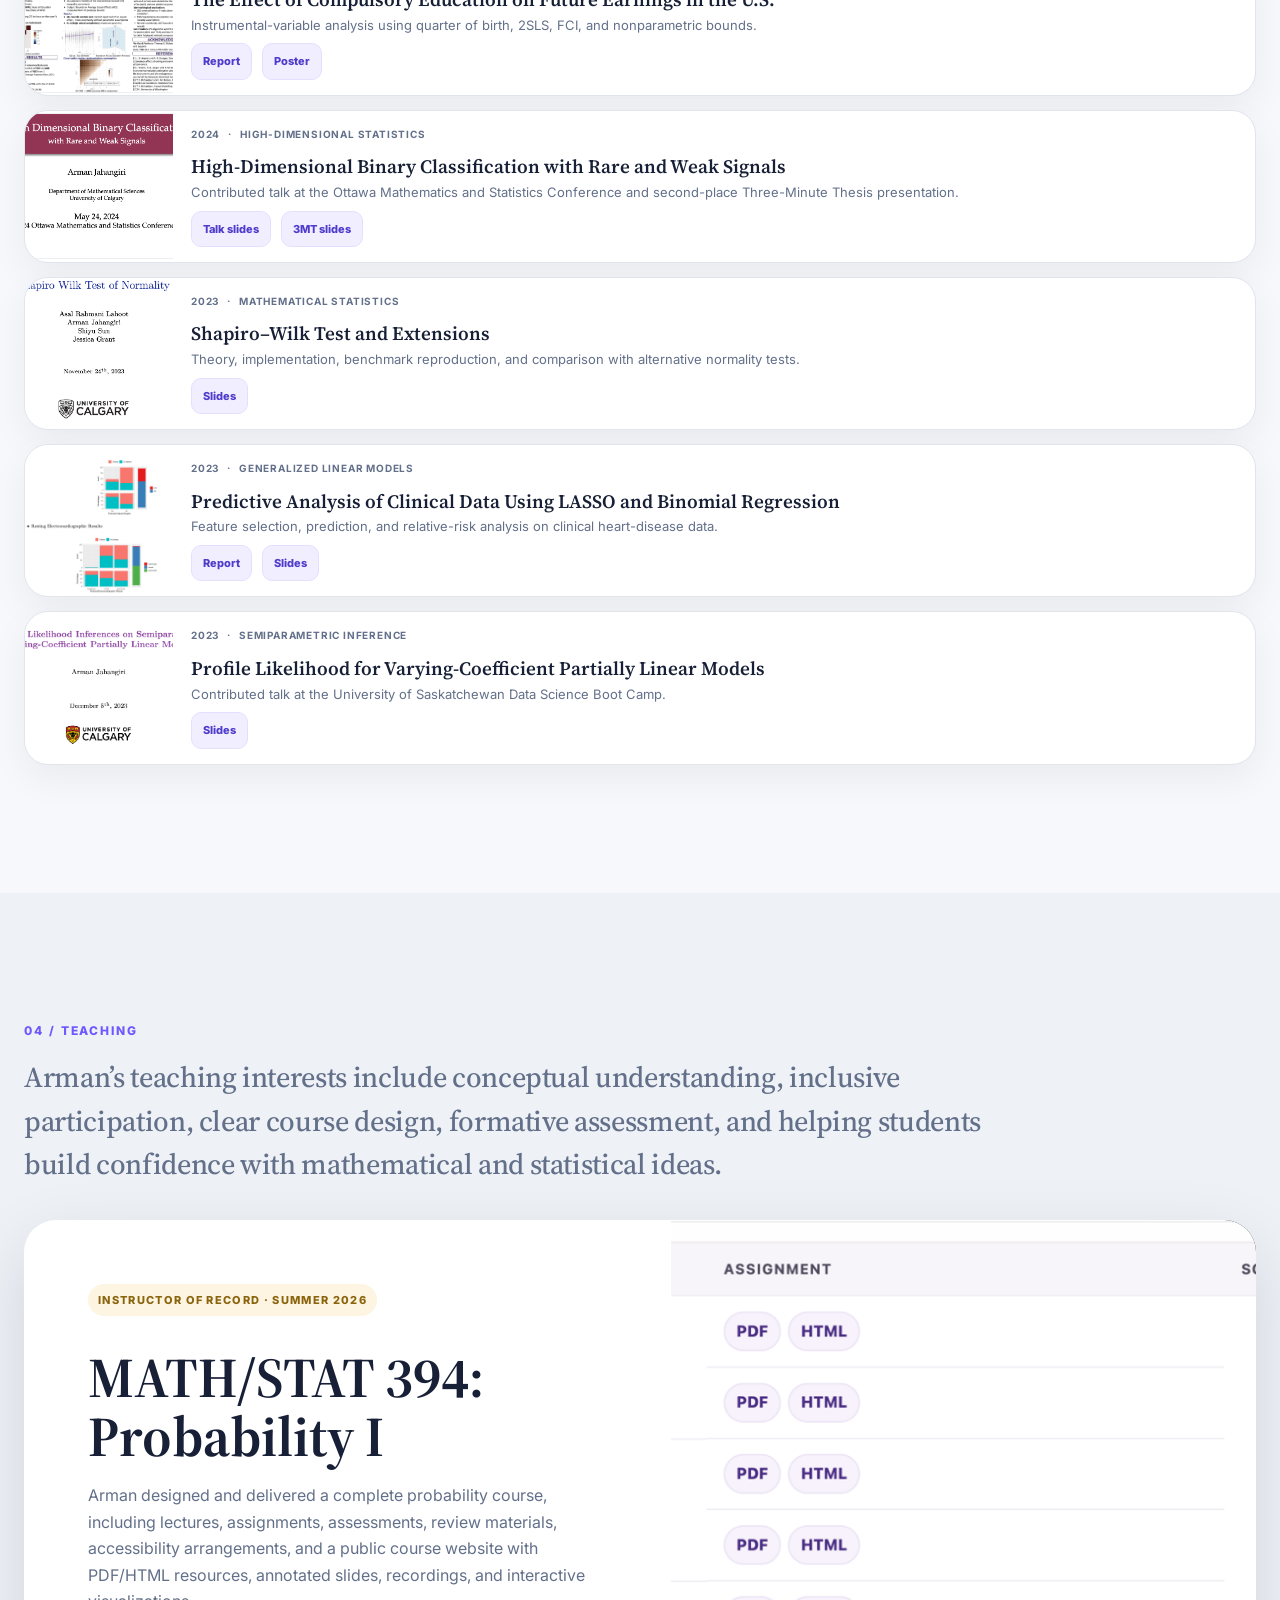
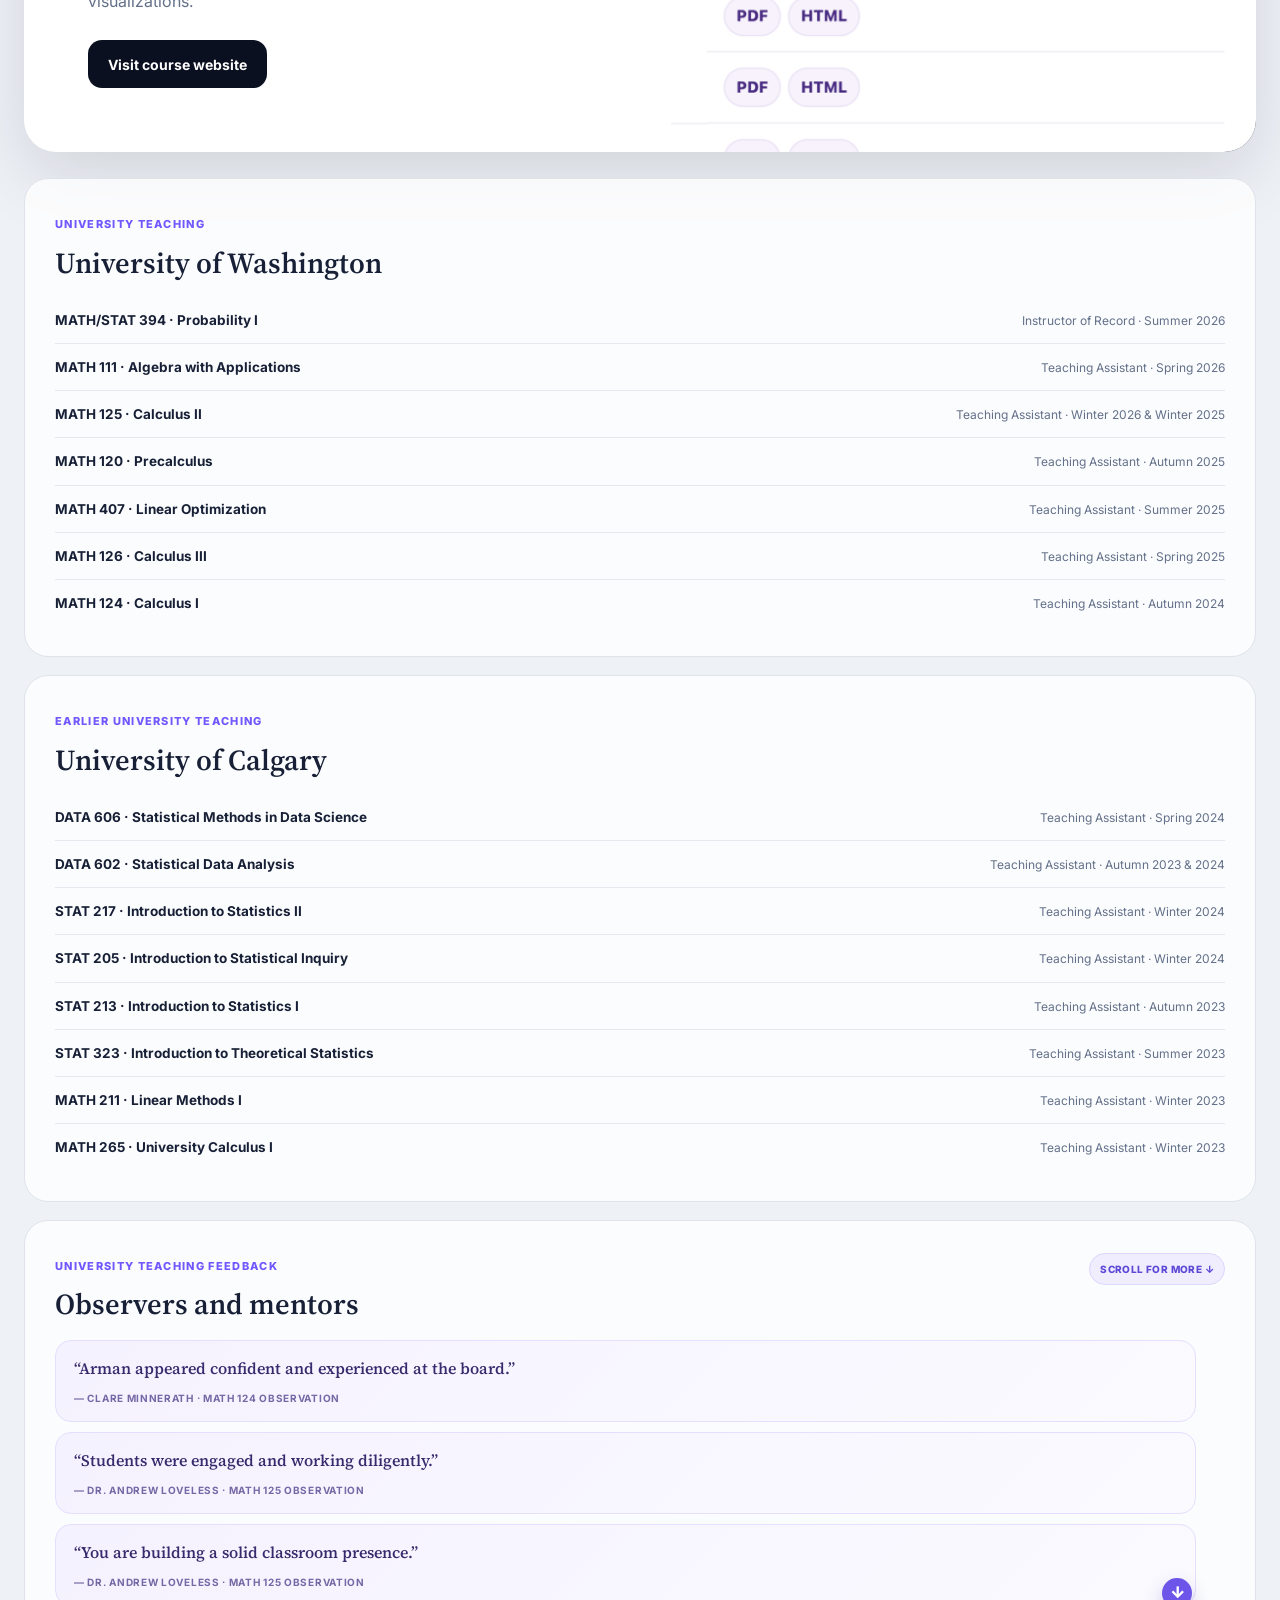
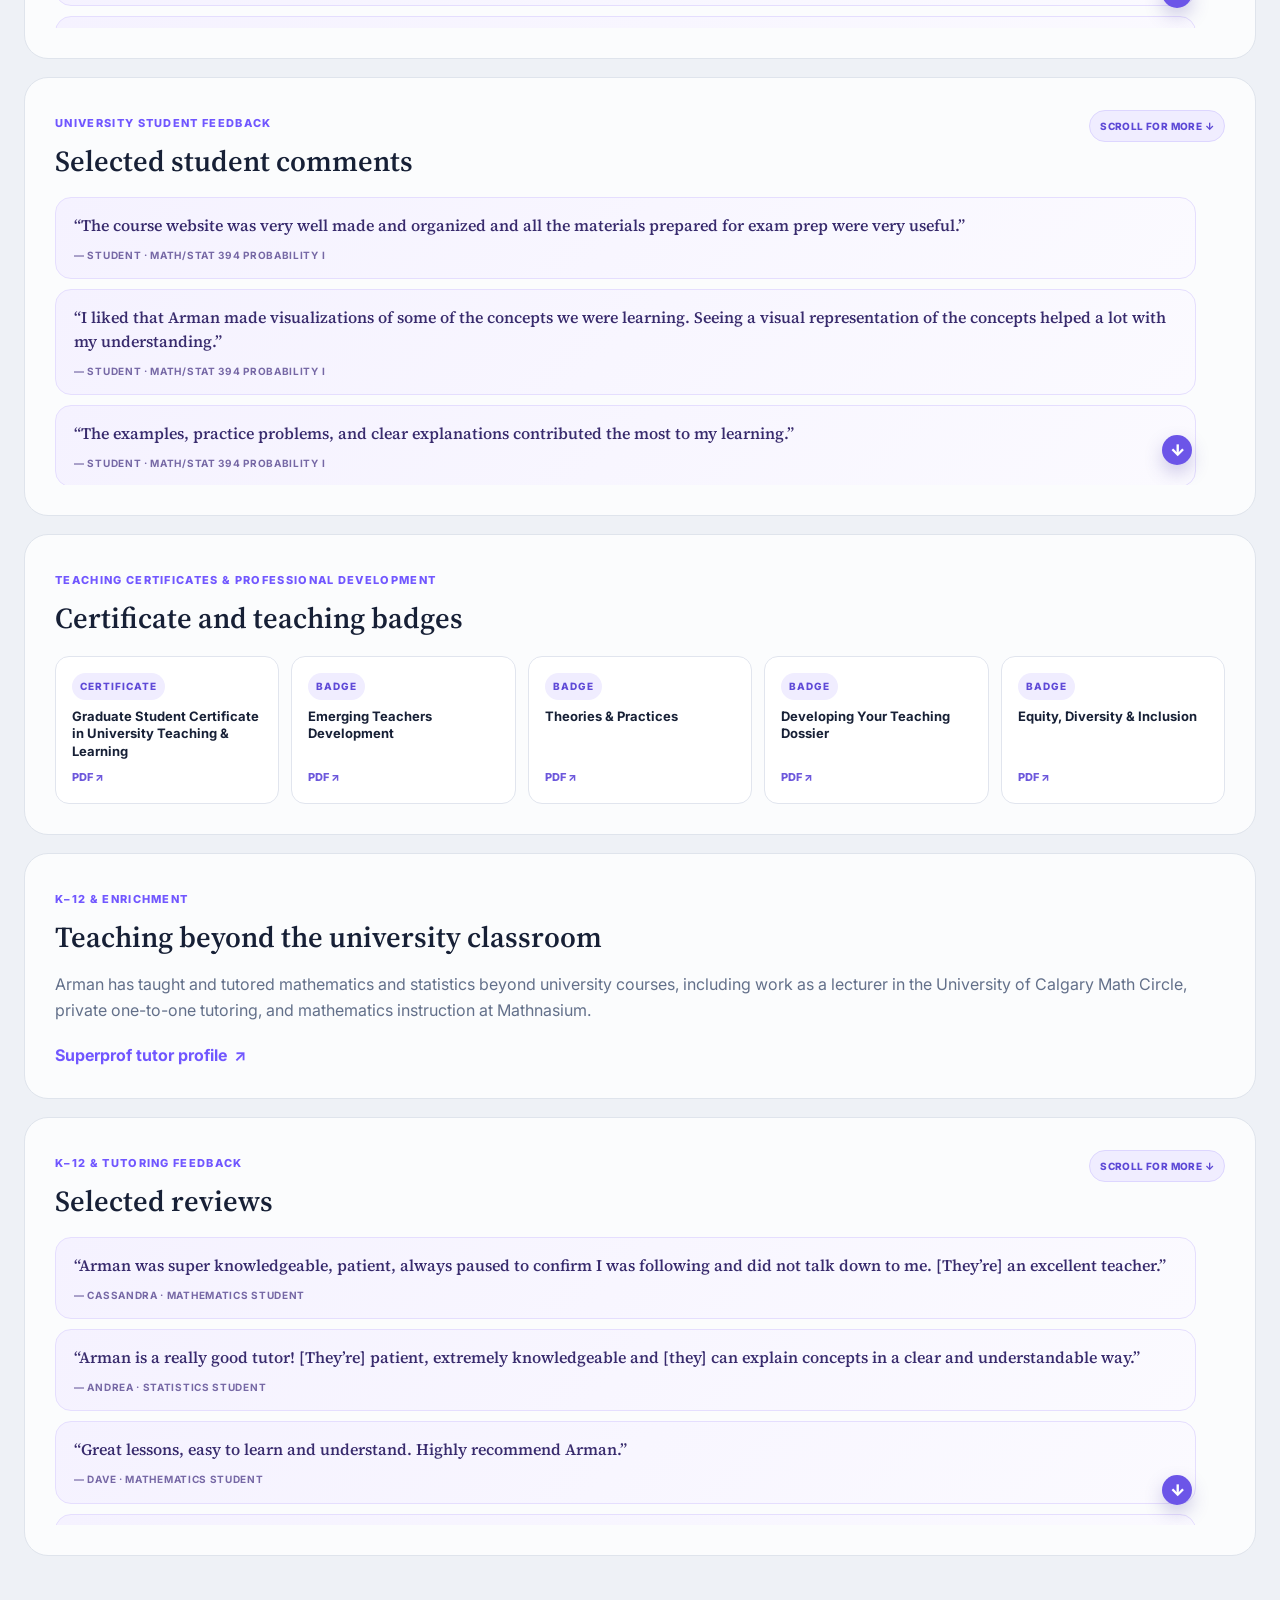
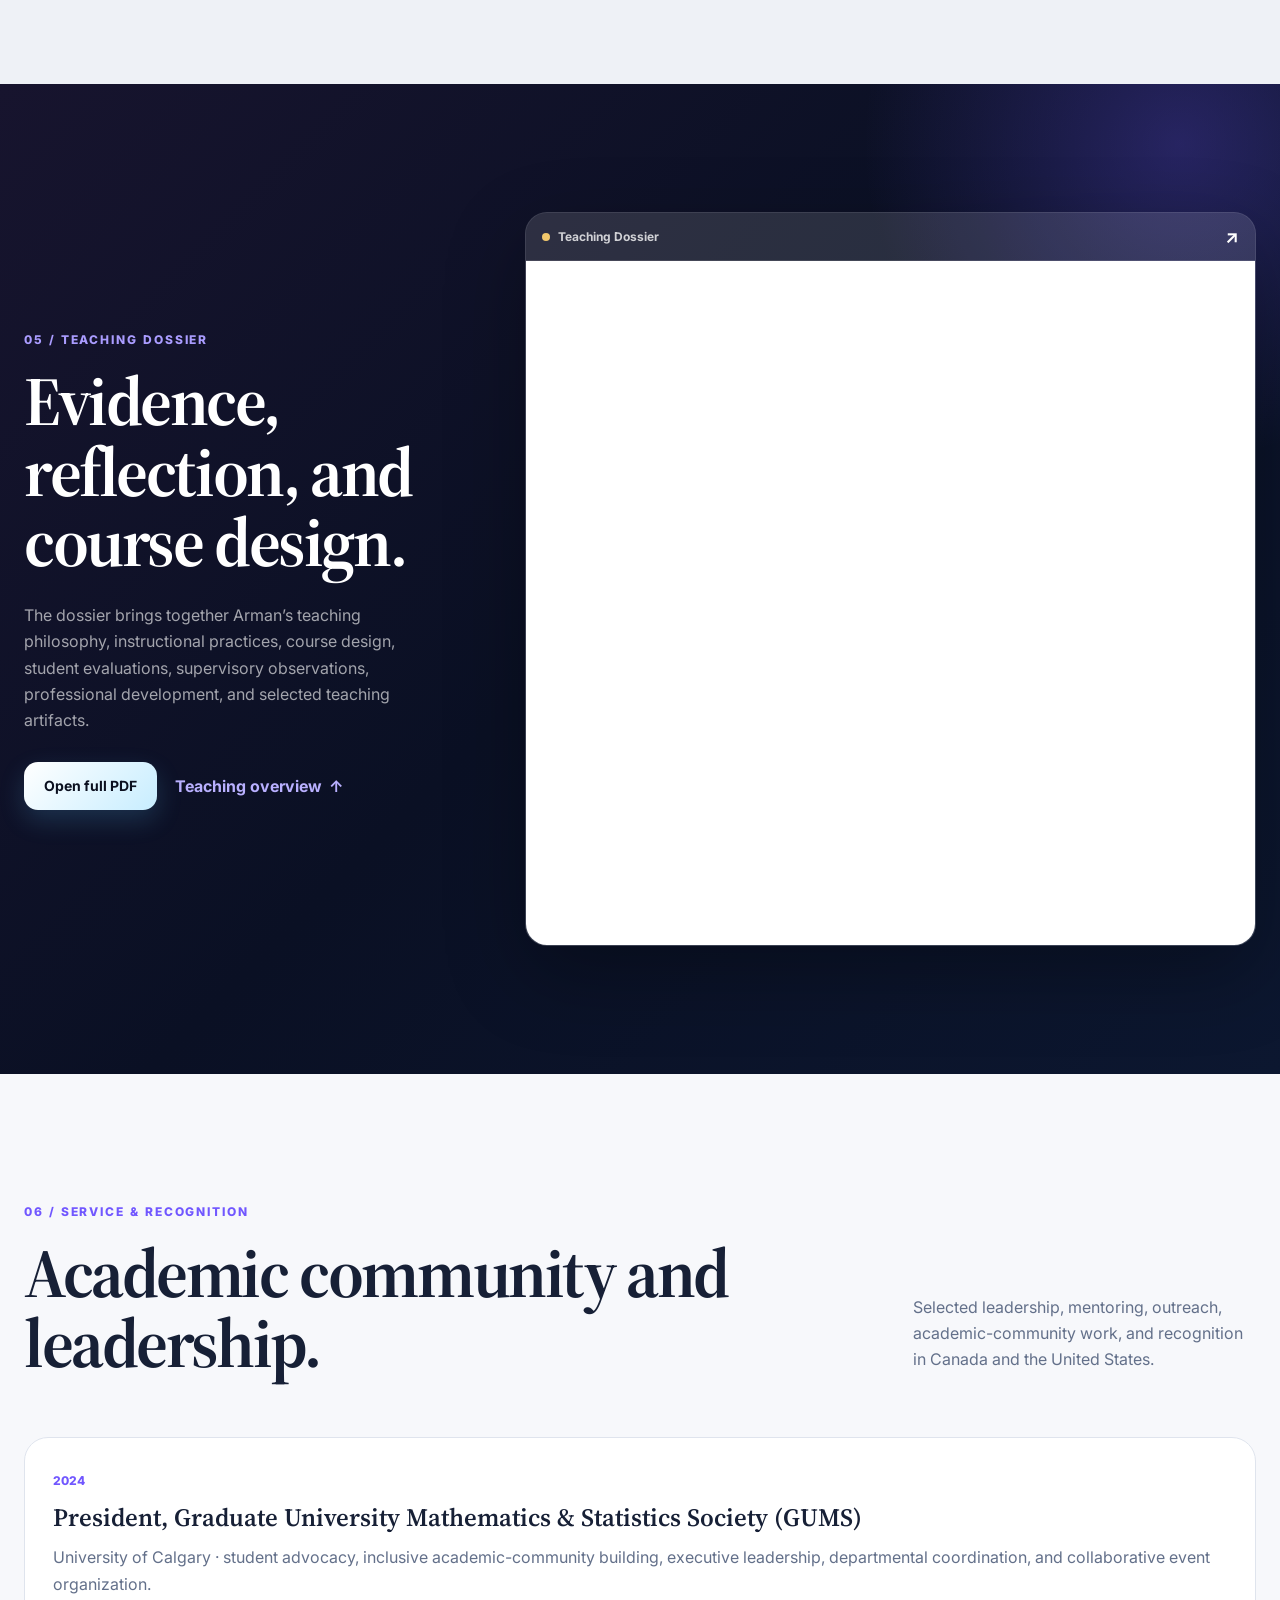
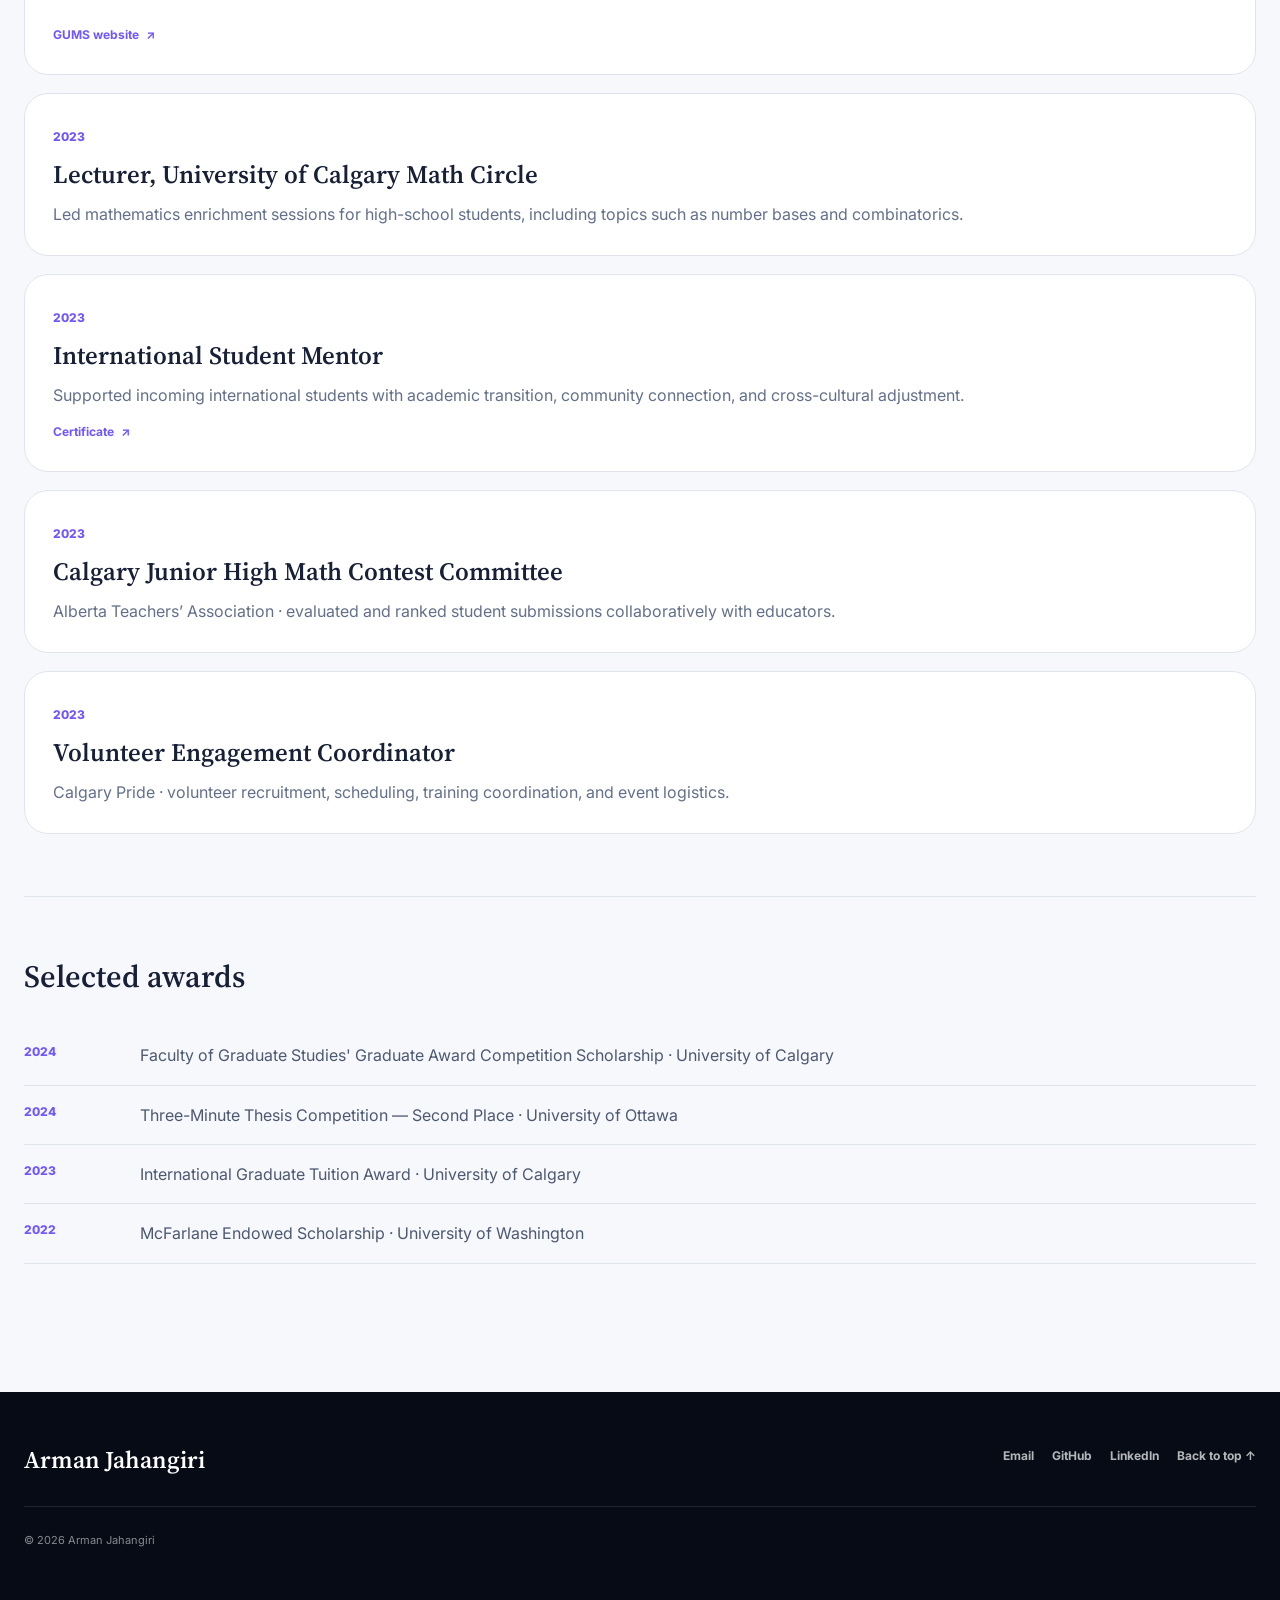
==== commit 56eca240: "last commit today" ====
--- a/site/index.html
+++ b/site/index.html
@@ -1,24 +1,25 @@
 <!DOCTYPE html>
+
 <html lang="en">
 <head>
-  <meta charset="UTF-8" />
-  <meta name="viewport" content="width=device-width, initial-scale=1, viewport-fit=cover" />
-  <meta name="theme-color" content="#0b1020" />
-  <meta name="description" content="Arman Jahangiri — PhD student in Mathematics at the University of Washington. Interests in statistical data analysis, synthetic statistical inference, high-dimensional probability and statistics, and teaching." />
-  <meta name="author" content="Arman Jahangiri" />
-  <meta property="og:title" content="Arman Jahangiri" />
-  <meta property="og:description" content="Research, teaching, projects, and academic community work in statistics, probability, mathematics, and education." />
-  <meta property="og:type" content="website" />
-  <meta property="og:url" content="https://armanjg.github.io/" />
-  <meta property="og:image" content="https://armanjg.github.io/assets/images/profile/arman-jahangiri.png" />
-  <link rel="canonical" href="https://armanjg.github.io/" />
-  <link rel="icon" href="assets/images/profile/parakeet-brand.png" type="image/png" />
-  <link rel="preconnect" href="https://fonts.googleapis.com" />
-  <link rel="preconnect" href="https://fonts.gstatic.com" crossorigin />
-  <link href="https://fonts.googleapis.com/css2?family=Inter:wght@400;500;600;700;800&family=Source+Serif+4:opsz,wght@8..60,500;8..60,650&display=swap" rel="stylesheet" />
-  <link rel="stylesheet" href="assets/css/styles.css" />
-  <title>Arman Jahangiri</title>
-  <script type="application/ld+json">
+<meta charset="utf-8"/>
+<meta content="width=device-width, initial-scale=1, viewport-fit=cover" name="viewport"/>
+<meta content="#0b1020" name="theme-color"/>
+<meta content="Arman Jahangiri — PhD student in Mathematics at the University of Washington. Interests in statistical data analysis, synthetic statistical inference, high-dimensional probability and statistics, and teaching." name="description"/>
+<meta content="Arman Jahangiri" name="author"/>
+<meta content="Arman Jahangiri" property="og:title"/>
+<meta content="Research, teaching, projects, and academic community work in statistics, probability, mathematics, and education." property="og:description"/>
+<meta content="website" property="og:type"/>
+<meta content="https://armanjg.github.io/" property="og:url"/>
+<meta content="https://armanjg.github.io/assets/images/profile/arman-jahangiri.png" property="og:image"/>
+<link href="https://armanjg.github.io/" rel="canonical"/>
+<link href="assets/images/profile/parakeet-brand.png" rel="icon" type="image/png"/>
+<link href="https://fonts.googleapis.com" rel="preconnect"/>
+<link crossorigin="" href="https://fonts.gstatic.com" rel="preconnect"/>
+<link href="https://fonts.googleapis.com/css2?family=Inter:wght@400;500;600;700;800&amp;family=Source+Serif+4:opsz,wght@8..60,500;8..60,650&amp;display=swap" rel="stylesheet"/>
+<link href="assets/css/styles.css" rel="stylesheet"/>
+<title>Arman Jahangiri</title>
+<script type="application/ld+json">
   {
     "@context": "https://schema.org",
     "@type": "Person",
@@ -39,450 +40,406 @@
   </script>
 </head>
 <body>
-  <div id="top" class="page-top-anchor" aria-hidden="true"></div>
-  <a class="skip-link" href="#main">Skip to content</a>
-
-  <header class="site-header">
-    <nav class="nav-shell" aria-label="Main navigation">
-      <a class="brand" href="#top" data-scroll-top aria-label="Arman Jahangiri — home">
-        <span class="brand-mark"><img src="assets/images/profile/parakeet-brand.png" alt="" aria-hidden="true" /></span>
-        <span class="brand-name">Arman Jahangiri</span>
-      </a>
-      <button class="nav-toggle" aria-expanded="false" aria-controls="nav-links" aria-label="Open navigation">
-        <span></span><span></span><span></span>
-      </button>
-      <div class="nav-links" id="nav-links">
-        <a href="#about">About</a>
-        <a href="#research">Research</a>
-        <a href="#projects">Projects</a>
-        <a href="#teaching">Teaching</a>
-        <a href="#dossier">Dossier</a>
-        <a href="#service">Service</a>
-      </div>
-    </nav>
-  </header>
-
-  <main id="main">
-    <section class="hero" aria-labelledby="hero-title">
-      <canvas id="data-field" aria-hidden="true"></canvas>
-      <div class="hero-noise" aria-hidden="true"></div>
-      <div class="math-floaters" aria-hidden="true">
-        <span class="mf mf-1">P(Y ∣ do(X=x))</span>
-        <span class="mf mf-2">E[Y(1) − Y(0)]</span>
-        <span class="mf mf-3">D*(O; P)</span>
-        <span class="mf mf-4">p ≫ n</span>
-        <span class="mf mf-5">P(T &gt; t ∣ X)</span>
-        <span class="mf mf-6">√n(θ̂ − θ)</span>
-      </div>
-      <div class="hero-inner">
-        <div class="hero-copy reveal">
-          <div class="eyebrow">Mathematics · Statistics · Machine Learning</div>
-          <h1 id="hero-title">Arman<br /><span>Jahangiri</span></h1>
-          <p class="hero-lede">Arman is a PhD student in Mathematics at the University of Washington. Their interests center on statistical data analysis, synthetic statistical inference, and high-dimensional probability and statistics. They are also broadly interested in education and teaching, especially inclusive course design, mathematical communication, and helping students develop durable intuition.</p>
-          <div class="hero-actions">
-            <a class="btn btn-primary" href="#research">Explore research</a>
-            <a class="btn btn-ghost" href="#dossier">Teaching dossier</a>
-          </div>
-          <div class="hero-links" aria-label="External profiles">
-            <a href="mailto:armanjg@uw.edu">Email</a>
-            <a href="https://math.washington.edu/people/arman-jahangiri" target="_blank" rel="noopener">UW Profile</a>
-            <a href="https://github.com/armanjg" target="_blank" rel="noopener">GitHub</a>
-            <a href="https://www.linkedin.com/in/arman-jahangiri" target="_blank" rel="noopener">LinkedIn</a>
-          </div>
-        </div>
-
-        <div class="hero-portrait-wrap reveal reveal-delay-1">
-          <div class="portrait-orbit" aria-hidden="true"></div>
-          <img class="hero-portrait" src="assets/images/profile/arman-jahangiri.png" alt="Portrait of Arman Jahangiri" />
-          <div class="hero-status">
-            <span class="status-dot"></span>
-            <span>University of Washington · Seattle</span>
-          </div>
-        </div>
-      </div>
-      <a class="scroll-cue" href="#about" aria-label="Scroll to About section"><span></span></a>
-    </section>
-
-    <section class="section section-light" id="about">
-      <div class="section-shell about-grid">
-        <div class="section-heading reveal">
-          <span class="section-kicker">01 / About</span>
-          <h2>Statistics, probability, and teaching.</h2>
-        </div>
-        <div class="about-copy reveal reveal-delay-1">
-          <p class="lead">Arman is a PhD student in the Department of Mathematics at the University of Washington. Their interests center on statistical data analysis, synthetic statistical inference, and high-dimensional probability and statistics.</p>
-          <p>Arman received a BSc in Mathematics and an MSc in Statistics. Their master’s thesis, supervised by Dr. Jingjing Wu at the University of Calgary, studied binary classification of high-dimensional data using Quadratic Discriminant Analysis.</p>
-          <p>They are also broadly interested in education and university teaching, including inclusive pedagogy, course design, formative assessment, and ways of helping students build mathematical and statistical intuition.</p>
-          <div class="about-links">
-            <a class="text-link" href="assets/documents/research/coursework.pdf" target="_blank" rel="noopener">Selected coursework <span>↗</span></a>
-          </div>
-        </div>
-      </div>
-    </section>
-
-    <section class="section section-ink" id="research">
-      <div class="section-shell">
-        <div class="section-heading section-heading-wide reveal">
-          <div>
-            <span class="section-kicker">02 / Research</span>
-            <h2>Inference in complex, high-dimensional settings.</h2>
-          </div>
-          <p>Arman’s interests center on statistical data analysis, synthetic statistical inference, and high-dimensional probability and statistics, with connections to causal inference, biostatistics, and modern statistical methodology.</p>
-        </div>
-
-        <div class="research-grid">
-          <article class="research-card research-card-feature reveal">
-            <div class="research-index">R1</div>
-            <div>
-              <span class="tag">Ongoing work</span>
-              <h3>Statistical Inference for Generalized Linear Models Based on Synthetic Data</h3>
-              <p>Methodological work on valid inference when observed data are augmented or replaced by synthetic samples generated under complex distributional mechanisms.</p>
-            </div>
-          </article>
-
-          <article class="research-card reveal reveal-delay-1">
-            <div class="research-index">R2</div>
-            <div>
-              <span class="tag">Ongoing work</span>
-              <h3>Phase Diagram of QDA for High-Dimensional Gaussian Mixtures</h3>
-              <p>Asymptotic analysis of classification regimes under sparse, weak signals and high-dimensional covariance structure.</p>
-            </div>
-          </article>
-
-          <article class="research-card reveal">
-            <div class="research-index">R3</div>
-            <div>
-              <span class="tag">Expository research</span>
-              <h3>Topics in High-Dimensional Probability</h3>
-              <p>Functional inequalities, concentration of measure, geometry, and probabilistic structure in high dimensions.</p>
-              <a class="card-link" href="assets/documents/research/topics-high-dimensional-probability.pdf" target="_blank" rel="noopener">Read the manuscript <span>↗</span></a>
-            </div>
-          </article>
-
-          <article class="research-card reveal reveal-delay-1">
-            <div class="research-index">R4</div>
-            <div>
-              <span class="tag">MSc thesis</span>
-              <h3>Binary Classification of High-Dimensional Data Using QDA</h3>
-              <p>Theoretical phase diagrams for successful and impossible classification under progressively richer Gaussian mixture models.</p>
-              <a class="card-link" href="https://hdl.handle.net/1880/121138" target="_blank" rel="noopener">University of Calgary PRISM <span>↗</span></a>
-            </div>
-          </article>
-        </div>
-      </div>
-    </section>
-
-    <section class="section section-light" id="projects">
-      <div class="section-shell">
-        <div class="section-heading section-heading-wide reveal">
-          <div>
-            <span class="section-kicker">03 / Selected Projects</span>
-            <h2>Selected applied and expository work.</h2>
-          </div>
-          <p>Compact snapshots of research, talks, and statistical projects.</p>
-        </div>
-
-        <div class="project-grid project-grid-single">
-          <article class="project-card project-card-compact reveal">
-            <div class="project-image"><img src="assets/images/previews/poster_preview.png" alt="Preview of compulsory education project poster" loading="lazy" /></div>
-            <div class="project-body">
-              <div class="project-meta"><span>2025</span><span>Causal inference</span></div>
-              <h3>The Effect of Compulsory Education on Future Earnings in the U.S.</h3>
-              <p>Instrumental-variable analysis using quarter of birth, 2SLS, FCI, and nonparametric bounds.</p>
-              <div class="project-links">
-                <a href="assets/documents/projects/compulsory-education-report.pdf" target="_blank" rel="noopener">Report</a>
-                <a href="assets/documents/projects/compulsory-education-poster.pdf" target="_blank" rel="noopener">Poster</a>
-              </div>
-            </div>
-          </article>
-
-          <article class="project-card project-card-compact reveal">
-            <div class="project-image"><img src="assets/images/previews/omsc-slides_preview.png" alt="Preview of high-dimensional classification talk" loading="lazy" /></div>
-            <div class="project-body">
-              <div class="project-meta"><span>2024</span><span>High-dimensional statistics</span></div>
-              <h3>High-Dimensional Binary Classification with Rare and Weak Signals</h3>
-              <p>Contributed talk at the Ottawa Mathematics and Statistics Conference and second-place Three-Minute Thesis presentation.</p>
-              <div class="project-links">
-                <a href="assets/documents/projects/high-dimensional-classification-omsc-slides.pdf" target="_blank" rel="noopener">Talk slides</a>
-                <a href="assets/documents/projects/high-dimensional-classification-3mt-slides.pdf" target="_blank" rel="noopener">3MT slides</a>
-              </div>
-            </div>
-          </article>
-
-          <article class="project-card project-card-compact reveal">
-            <div class="project-image"><img src="assets/images/previews/shapiro-wilk-slides_preview.png" alt="Preview of Shapiro-Wilk project slides" loading="lazy" /></div>
-            <div class="project-body">
-              <div class="project-meta"><span>2023</span><span>Mathematical statistics</span></div>
-              <h3>Shapiro–Wilk Test and Extensions</h3>
-              <p>Theory, implementation, benchmark reproduction, and comparison with alternative normality tests.</p>
-              <div class="project-links"><a href="assets/documents/projects/shapiro-wilk-slides.pdf" target="_blank" rel="noopener">Slides</a></div>
-            </div>
-          </article>
-
-          <article class="project-card project-card-compact reveal">
-            <div class="project-image"><img src="assets/images/previews/glm-project-report_preview.png" alt="Preview of GLM clinical data project" loading="lazy" /></div>
-            <div class="project-body">
-              <div class="project-meta"><span>2023</span><span>Generalized linear models</span></div>
-              <h3>Predictive Analysis of Clinical Data Using LASSO and Binomial Regression</h3>
-              <p>Feature selection, prediction, and relative-risk analysis on clinical heart-disease data.</p>
-              <div class="project-links">
-                <a href="assets/documents/projects/glm-clinical-data-report.pdf" target="_blank" rel="noopener">Report</a>
-                <a href="assets/documents/projects/glm-clinical-data-slides.pdf" target="_blank" rel="noopener">Slides</a>
-              </div>
-            </div>
-          </article>
-
-          <article class="project-card project-card-compact reveal">
-            <div class="project-image"><img src="assets/images/previews/vcplm-slides_preview.png" alt="Preview of semiparametric profile likelihood talk" loading="lazy" /></div>
-            <div class="project-body">
-              <div class="project-meta"><span>2023</span><span>Semiparametric inference</span></div>
-              <h3>Profile Likelihood for Varying-Coefficient Partially Linear Models</h3>
-              <p>Contributed talk at the University of Saskatchewan Data Science Boot Camp.</p>
-              <div class="project-links"><a href="assets/documents/projects/vcplm-slides.pdf" target="_blank" rel="noopener">Slides</a></div>
-            </div>
-          </article>
-        </div>
-      </div>
-    </section>
-
-    <section class="section section-mist" id="teaching">
-      <div class="section-shell">
-        <div class="section-heading section-heading-wide reveal">
-          <div>
-            <span class="section-kicker">04 / Teaching</span>
-            <h2>Teaching</h2>
-          </div>
-          <p>Arman’s teaching interests include conceptual understanding, inclusive participation, clear course design, formative assessment, and helping students build confidence with mathematical and statistical ideas.</p>
-        </div>
-
-        <div class="teaching-feature reveal">
-          <div class="teaching-feature-copy">
-            <span class="tag tag-gold">Instructor of Record · Summer 2026</span>
-            <h3>MATH/STAT 394: Probability I</h3>
-            <p>Arman designed and delivered a complete probability course, including lectures, assignments, assessments, review materials, accessibility arrangements, and a public course website with PDF/HTML resources, annotated slides, recordings, and interactive visualizations.</p>
-            <a class="btn btn-dark" href="https://armanjg.github.io/MATH-394-Probability-1-v2/" target="_blank" rel="noopener">Visit course website</a>
-          </div>
-          <div class="teaching-feature-preview">
-            <img src="assets/images/previews/MATH394_preview.png" alt="Preview of the redesigned MATH/STAT 394 course website" loading="lazy" />
-          </div>
-        </div>
-
-        <div class="teaching-stack">
-          <article class="teaching-panel reveal">
-            <span class="panel-label">University teaching</span>
-            <h3>University of Washington</h3>
-            <ul class="timeline-list">
-              <li><strong>MATH/STAT 394 · Probability I</strong><span>Instructor of Record · Summer 2026</span></li>
-              <li><strong>MATH 111 · Algebra with Applications</strong><span>Teaching Assistant · Spring 2026</span></li>
-              <li><strong>MATH 125 · Calculus II</strong><span>Teaching Assistant · Winter 2026 & Winter 2025</span></li>
-              <li><strong>MATH 120 · Precalculus</strong><span>Teaching Assistant · Autumn 2025</span></li>
-              <li><strong>MATH 407 · Linear Optimization</strong><span>Teaching Assistant · Summer 2025</span></li>
-              <li><strong>MATH 126 · Calculus III</strong><span>Teaching Assistant · Spring 2025</span></li>
-              <li><strong>MATH 124 · Calculus I</strong><span>Teaching Assistant · Autumn 2024</span></li>
-            </ul>
-          </article>
-
-          <article class="teaching-panel reveal">
-            <span class="panel-label">Earlier university teaching</span>
-            <h3>University of Calgary</h3>
-            <ul class="timeline-list">
-              <li><strong>DATA 606 · Statistical Methods in Data Science</strong><span>Teaching Assistant · Spring 2024</span></li>
-              <li><strong>DATA 602 · Statistical Data Analysis</strong><span>Teaching Assistant · Autumn 2023 & 2024</span></li>
-              <li><strong>STAT 217 · Introduction to Statistics II</strong><span>Teaching Assistant · Winter 2024</span></li>
-              <li><strong>STAT 205 · Introduction to Statistical Inquiry</strong><span>Teaching Assistant · Winter 2024</span></li>
-              <li><strong>STAT 213 · Introduction to Statistics I</strong><span>Teaching Assistant · Autumn 2023</span></li>
-              <li><strong>STAT 323 · Introduction to Theoretical Statistics</strong><span>Teaching Assistant · Summer 2023</span></li>
-              <li><strong>MATH 211 · Linear Methods I</strong><span>Teaching Assistant · Winter 2023</span></li>
-              <li><strong>MATH 265 · University Calculus I</strong><span>Teaching Assistant · Winter 2023</span></li>
-            </ul>
-          </article>
-
-          <article class="teaching-panel feedback-panel reveal">
-            <div class="panel-heading-row">
-              <div>
-                <span class="panel-label">University teaching feedback</span>
-                <h3>Observers and mentors</h3>
-              </div>
-              <span class="scroll-hint">Scroll for more ↓</span>
-            </div>
-            <div class="feedback-scroll" tabindex="0" aria-label="Scrollable university teaching observer feedback">
-              <blockquote class="feedback-card">“Arman appeared confident and experienced at the board.”<cite>— Clare Minnerath · MATH 124 observation</cite></blockquote>
-              <blockquote class="feedback-card">“Students were engaged and working diligently.”<cite>— Dr. Andrew Loveless · MATH 125 observation</cite></blockquote>
-              <blockquote class="feedback-card">“You are building a solid classroom presence.”<cite>— Dr. Andrew Loveless · MATH 125 observation</cite></blockquote>
-              <blockquote class="feedback-card">“Effective and carefully prepared.”<cite>— Dr. Natalie Naehrig · MATH/STAT 394 observation</cite></blockquote>
-              <blockquote class="feedback-card">“Calm, well paced, and well matched to the course level.”<cite>— Dr. Natalie Naehrig · MATH/STAT 394 observation</cite></blockquote>
-              <blockquote class="feedback-card feedback-note">Teaching mentorship and professional-development guidance have also included Charles A. Camacho through UW’s TA-development community.<cite>— Teaching mentorship</cite></blockquote>
-            </div>
-          </article>
-
-          <article class="teaching-panel feedback-panel reveal">
-            <div class="panel-heading-row">
-              <div>
-                <span class="panel-label">University student feedback</span>
-                <h3>Selected student comments</h3>
-              </div>
-              <span class="scroll-hint">Scroll for more ↓</span>
-            </div>
-            <div class="feedback-scroll" tabindex="0" aria-label="Scrollable university student feedback">
-              <blockquote class="feedback-card">“The course website was very well made and organized and all the materials prepared for exam prep were very useful.”<cite>— Student · MATH/STAT 394 Probability I</cite></blockquote>
-              <blockquote class="feedback-card">“I liked that Arman made visualizations of some of the concepts we were learning. Seeing a visual representation of the concepts helped a lot with my understanding.”<cite>— Student · MATH/STAT 394 Probability I</cite></blockquote>
-              <blockquote class="feedback-card">“The examples, practice problems, and clear explanations contributed the most to my learning.”<cite>— Student · MATH/STAT 394 Probability I</cite></blockquote>
-              <blockquote class="feedback-card">“Arman’s advanced understanding of mathematics gave a broader point of view towards the material comparatively to the curriculum itself.”<cite>— Student · MATH 120 Precalculus</cite></blockquote>
-              <blockquote class="feedback-card">“When Arman went over the test prep, I understood the material better.”<cite>— Student · MATH 120 Precalculus</cite></blockquote>
-              <blockquote class="feedback-card">“The problem walk-throughs were very helpful in my learning.”<cite>— Student · MATH 125 Calculus II</cite></blockquote>
-              <blockquote class="feedback-card">“The board explanations were really useful; learning the same thing in a different way helps to understand it better.”<cite>— Student · MATH 125 Calculus II</cite></blockquote>
-              <blockquote class="feedback-card">“Time spent going over problems was useful and clear.”<cite>— Student · MATH 126 Calculus III</cite></blockquote>
-            </div>
-          </article>
-
-          <article class="teaching-panel credentials-panel reveal">
-            <span class="panel-label">Teaching certificates & professional development</span>
-            <h3>Certificate and teaching badges</h3>
-            <div class="credential-list">
-              <a href="assets/documents/teaching/certificates/university-teaching-learning-certificate.pdf" target="_blank" rel="noopener"><span>Certificate</span><strong>Graduate Student Certificate in University Teaching & Learning</strong><em>PDF ↗</em></a>
-              <a href="assets/documents/teaching/certificates/emerging-teachers-development.pdf" target="_blank" rel="noopener"><span>Badge</span><strong>Emerging Teachers Development</strong><em>PDF ↗</em></a>
-              <a href="assets/documents/teaching/certificates/theories-practices.pdf" target="_blank" rel="noopener"><span>Badge</span><strong>Theories & Practices</strong><em>PDF ↗</em></a>
-              <a href="assets/documents/teaching/certificates/teaching-dossier-badge.pdf" target="_blank" rel="noopener"><span>Badge</span><strong>Developing Your Teaching Dossier</strong><em>PDF ↗</em></a>
-              <a href="assets/documents/teaching/certificates/equity-diversity-inclusion.pdf" target="_blank" rel="noopener"><span>Badge</span><strong>Equity, Diversity & Inclusion</strong><em>PDF ↗</em></a>
-            </div>
-          </article>
-
-          <article class="teaching-panel reveal">
-            <span class="panel-label">K–12 & enrichment</span>
-            <h3>Teaching beyond the university classroom</h3>
-            <p>Arman has taught and tutored mathematics and statistics beyond university courses, including work as a lecturer in the University of Calgary Math Circle, private one-to-one tutoring, and mathematics instruction at Mathnasium.</p>
-            <div class="enrichment-links">
-              <a class="text-link" href="https://www.superprof.ca/phd-mathematics-experienced-instructor-committed-students-academic-excellence-through-individualized-approach.html" target="_blank" rel="noopener">Superprof tutor profile <span>↗</span></a>
-            </div>
-          </article>
-
-          <article class="teaching-panel feedback-panel reveal">
-            <div class="panel-heading-row">
-              <div>
-                <span class="panel-label">K–12 & tutoring feedback</span>
-                <h3>Selected reviews</h3>
-              </div>
-              <span class="scroll-hint">Scroll for more ↓</span>
-            </div>
-            <div class="feedback-scroll" tabindex="0" aria-label="Scrollable tutoring reviews">
-              <blockquote class="feedback-card">“Arman was super knowledgeable, patient, always paused to confirm I was following and did not talk down to me. [They’re] an excellent teacher.”<cite>— Cassandra · Mathematics student</cite></blockquote>
-              <blockquote class="feedback-card">“Arman is a really good tutor! [They’re] patient, extremely knowledgeable and [they] can explain concepts in a clear and understandable way.”<cite>— Andrea · Statistics student</cite></blockquote>
-              <blockquote class="feedback-card">“Great lessons, easy to learn and understand. Highly recommend Arman.”<cite>— Dave · Mathematics student</cite></blockquote>
-              <blockquote class="feedback-card">“Arman’s thorough knowledge of the subject matter as well as [their] ability to provide invaluable insight into math methodology has enabled my son to apply Arman’s valuable instruction.”<cite>— Erik · Parent</cite></blockquote>
-              <blockquote class="feedback-card">“Arman is a great tutor. Very intelligent. [They] have been helping me prepare for my university classes. [They are] patient and explain solutions well.”<cite>— Steven · Mathematics student</cite></blockquote>
-              <blockquote class="feedback-card">“Great.”<cite>— Mehak · Mathematics student</cite></blockquote>
-            </div>
-          </article>
-        </div>
-      </div>
-    </section>
-
-    <section class="section section-dossier" id="dossier">
-      <div class="section-shell dossier-layout">
-        <div class="dossier-copy reveal">
-          <span class="section-kicker">05 / Teaching Dossier</span>
-          <h2>Evidence, reflection, and course design.</h2>
-          <p>The dossier brings together Arman’s teaching philosophy, instructional practices, course design, student evaluations, supervisory observations, professional development, and selected teaching artifacts.</p>
-          <div class="dossier-actions">
-            <a class="btn btn-primary" href="assets/documents/teaching/teaching-dossier.pdf" target="_blank" rel="noopener">Open full PDF</a>
-            <a class="text-link light-link" href="#teaching">Teaching overview <span>↑</span></a>
-          </div>
-        </div>
-
-        <div class="pdf-frame-wrap reveal reveal-delay-1">
-          <div class="pdf-frame-bar">
-            <span><span class="pdf-dot"></span> Teaching Dossier</span>
-            <a href="assets/documents/teaching/teaching-dossier.pdf" target="_blank" rel="noopener" aria-label="Open Teaching Dossier in a new tab">↗</a>
-          </div>
-          <iframe class="pdf-frame" src="assets/documents/teaching/teaching-dossier.pdf#view=FitH&navpanes=0" title="Teaching Dossier PDF"></iframe>
-        </div>
-      </div>
-    </section>
-
-    <section class="section section-light" id="service">
-      <div class="section-shell">
-        <div class="section-heading section-heading-wide reveal">
-          <div>
-            <span class="section-kicker">06 / Service & Recognition</span>
-            <h2>Academic community and leadership.</h2>
-          </div>
-          <p>Selected leadership, mentoring, outreach, academic-community work, and recognition in Canada and the United States.</p>
-        </div>
-
-        <div class="service-grid service-grid-single">
-          <article class="service-card service-card-rich reveal">
-            <div>
-              <span class="service-year">2024</span>
-              <h3>President, Graduate University Mathematics & Statistics Society (GUMS)</h3>
-              <p>University of Calgary · student advocacy, inclusive academic-community building, executive leadership, departmental coordination, and collaborative event organization.</p>
-              <div class="service-links">
-                <span class="hover-photo-link">
-                  <a class="card-link" href="https://sites.google.com/view/gumsuofc" target="_blank" rel="noopener">GUMS website <span>↗</span></a>
-                  <span class="hover-photo-preview gums-preview-card" aria-hidden="true">
-                    <span class="gums-preview-mark">GUMS</span>
-                    <span>Graduate University of Calgary Mathematics &amp; Statistics Society</span>
-                    <small>University of Calgary · 2024</small>
-                  </span>
-                </span>
-              </div>
-            </div>
-          </article>
-
-          <article class="service-card reveal">
-            <span class="service-year">2023</span>
-            <h3>Lecturer, University of Calgary Math Circle</h3>
-            <p>Led mathematics enrichment sessions for high-school students, including topics such as number bases and combinatorics.</p>
-          </article>
-
-          <article class="service-card reveal">
-            <span class="service-year">2023</span>
-            <h3>International Student Mentor</h3>
-            <p>Supported incoming international students with academic transition, community connection, and cross-cultural adjustment.</p>
-            <a class="card-link" href="assets/documents/teaching/service/international-student-mentor.pdf" target="_blank" rel="noopener">Certificate <span>↗</span></a>
-          </article>
-
-          <article class="service-card reveal">
-            <span class="service-year">2023</span>
-            <h3>Calgary Junior High Math Contest Committee</h3>
-            <p>Alberta Teachers’ Association · evaluated and ranked student submissions collaboratively with educators.</p>
-          </article>
-
-          <article class="service-card reveal">
-            <span class="service-year">2023</span>
-            <h3>Volunteer Engagement Coordinator</h3>
-            <p>Calgary Pride · volunteer recruitment, scheduling, training coordination, and event logistics.</p>
-          </article>
-        </div>
-
-        <div class="awards reveal">
-          <h3>Selected awards</h3>
-          <div class="award-list">
-            <div><span>2024</span><p>Faculty of Graduate Studies' Graduate Award Competition Scholarship · University of Calgary</p></div>
-            <div><span>2024</span><p>Three-Minute Thesis Competition — Second Place · University of Ottawa</p></div>
-            <div><span>2023</span><p>International Graduate Tuition Award · University of Calgary</p></div>
-            <div><span>2022</span><p>McFarlane Endowed Scholarship · University of Washington</p></div>
-          </div>
-        </div>
-      </div>
-    </section>
-  </main>
-
-  <footer class="site-footer">
-    <div class="footer-shell">
-      <div>
-        <strong>Arman Jahangiri</strong>
-        
-      </div>
-      <div class="footer-links">
-        <a href="mailto:armanjg@uw.edu">Email</a>
-        <a href="https://github.com/armanjg" target="_blank" rel="noopener">GitHub</a>
-        <a href="https://www.linkedin.com/in/arman-jahangiri" target="_blank" rel="noopener">LinkedIn</a>
-        <a href="#top" data-scroll-top>Back to top ↑</a>
-      </div>
-      <p class="copyright">© <span id="year"></span> Arman Jahangiri</p>
-    </div>
-  </footer>
-
-  <script src="assets/js/main.js" defer></script>
+<div aria-hidden="true" class="page-top-anchor" id="top"></div>
+<a class="skip-link" href="#main">Skip to content</a>
+<header class="site-header">
+<nav aria-label="Main navigation" class="nav-shell">
+<a aria-label="Arman Jahangiri — home" class="brand" data-scroll-top="" href="#top">
+<span class="brand-mark"><img alt="" aria-hidden="true" src="assets/images/profile/parakeet-brand.png"/></span>
+<span class="brand-name">Arman Jahangiri</span>
+</a>
+<button aria-controls="nav-links" aria-expanded="false" aria-label="Open navigation" class="nav-toggle">
+<span></span><span></span><span></span>
+</button>
+<div class="nav-links" id="nav-links">
+<a href="#about">About</a>
+<a href="#research">Research</a>
+<a href="#projects">Projects</a>
+<a href="#teaching">Teaching</a>
+<a href="#dossier">Dossier</a>
+<a href="#service">Service</a>
+</div>
+</nav>
+</header>
+<main id="main">
+<section aria-labelledby="hero-title" class="hero">
+<canvas aria-hidden="true" id="data-field"></canvas>
+<div aria-hidden="true" class="hero-noise"></div>
+<div aria-hidden="true" class="math-floaters">
+<span class="mf mf-1">P(Y ∣ do(X=x))</span>
+<span class="mf mf-2">E[Y(1) − Y(0)]</span>
+<span class="mf mf-3">D*(O; P)</span>
+<span class="mf mf-4">p ≫ n</span>
+<span class="mf mf-5">P(T &gt; t ∣ X)</span>
+<span class="mf mf-6">√n(θ̂ − θ)</span>
+</div>
+<div class="hero-inner">
+<div class="hero-copy reveal">
+
+<h1 id="hero-title">Arman<br/><span>Jahangiri</span></h1>
+
+
+
+</div>
+<div class="hero-portrait-wrap reveal reveal-delay-1">
+<div aria-hidden="true" class="portrait-orbit"></div>
+<img alt="Portrait of Arman Jahangiri" class="hero-portrait" src="assets/images/profile/arman-jahangiri.png"/>
+<div class="hero-status">
+<span class="status-dot"></span>
+<span>University of Washington · Seattle</span>
+</div>
+</div>
+</div>
+<a aria-label="Scroll to About section" class="scroll-cue" href="#about"><span></span></a>
+</section>
+<section class="section section-light" id="about">
+<div class="section-shell about-grid about-grid-simple">
+<div class="section-heading reveal">
+<span class="section-kicker">01 / About</span>
+
+</div>
+<div class="about-copy reveal reveal-delay-1">
+<p class="lead">Arman is a PhD student in the Department of Mathematics at the University of Washington. Their interests center on statistical data analysis, synthetic statistical inference, and high-dimensional probability and statistics.</p>
+<p>Arman received a BSc in Mathematics and an MSc in Statistics. Their master’s thesis, supervised by Dr. Jingjing Wu at the University of Calgary, studied binary classification of high-dimensional data using Quadratic Discriminant Analysis.</p>
+<p>They are also broadly interested in education and university teaching, including inclusive pedagogy, course design, formative assessment, and ways of helping students build mathematical and statistical intuition.</p>
+<div class="about-links">
+<a class="text-link" href="assets/documents/research/coursework.pdf" rel="noopener" target="_blank">Selected coursework <span>↗</span></a>
+</div>
+</div>
+</div>
+</section>
+<section class="section section-ink" id="research">
+<div class="section-shell">
+<div class="section-heading section-heading-wide reveal section-heading-intro">
+<div>
+<span class="section-kicker">02 / Research</span>
+
+<p class="section-intro-copy">Arman’s interests center on statistical data analysis, synthetic statistical inference, and high-dimensional probability and statistics, with connections to causal inference, biostatistics, and modern statistical methodology.</p></div>
+
+</div>
+<div class="research-grid">
+<article class="research-card research-card-feature reveal research-card-row">
+<div class="research-index">R1</div>
+<div>
+<span class="tag">Ongoing work</span>
+<h3>Statistical Inference for Generalized Linear Models Based on Synthetic Data</h3>
+<p>Methodological work on valid inference when observed data are augmented or replaced by synthetic samples generated under complex distributional mechanisms.</p>
+</div>
+</article>
+<article class="research-card reveal reveal-delay-1 research-card-row">
+<div class="research-index">R2</div>
+<div>
+<span class="tag">Ongoing work</span>
+<h3>Phase Diagram of QDA for High-Dimensional Gaussian Mixtures</h3>
+<p>Asymptotic analysis of classification regimes under sparse, weak signals and high-dimensional covariance structure.</p>
+</div>
+</article>
+<article class="research-card reveal research-card-row">
+<div class="research-index">R3</div>
+<div>
+<span class="tag">Expository research</span>
+<h3>Topics in High-Dimensional Probability</h3>
+<p>Functional inequalities, concentration of measure, geometry, and probabilistic structure in high dimensions.</p>
+<a class="card-link" href="assets/documents/research/topics-high-dimensional-probability.pdf" rel="noopener" target="_blank">Read the manuscript <span>↗</span></a>
+</div>
+</article>
+<article class="research-card reveal reveal-delay-1 research-card-row">
+<div class="research-index">R4</div>
+<div>
+<span class="tag">MSc thesis</span>
+<h3>Binary Classification of High-Dimensional Data Using QDA</h3>
+<p>Theoretical phase diagrams for successful and impossible classification under progressively richer Gaussian mixture models.</p>
+<a class="card-link" href="https://hdl.handle.net/1880/121138" rel="noopener" target="_blank">University of Calgary PRISM <span>↗</span></a>
+</div>
+</article>
+</div>
+</div>
+</section>
+<section class="section section-light" id="projects">
+<div class="section-shell">
+<div class="section-heading section-heading-wide reveal">
+<div>
+<span class="section-kicker">03 / Selected Projects</span>
+<h2>Selected applied and expository work.</h2>
+</div>
+<p>Compact snapshots of research, talks, and statistical projects.</p>
+</div>
+<div class="project-grid project-grid-single">
+<article class="project-card project-card-compact reveal project-card-row">
+<div class="project-image"><img alt="Preview of compulsory education project poster" loading="lazy" src="assets/images/previews/poster_preview.png"/></div>
+<div class="project-body">
+<div class="project-meta"><span>2025</span><span>Causal inference</span></div>
+<h3>The Effect of Compulsory Education on Future Earnings in the U.S.</h3>
+<p>Instrumental-variable analysis using quarter of birth, 2SLS, FCI, and nonparametric bounds.</p>
+<div class="project-links">
+<a href="assets/documents/projects/compulsory-education-report.pdf" rel="noopener" target="_blank">Report</a>
+<a href="assets/documents/projects/compulsory-education-poster.pdf" rel="noopener" target="_blank">Poster</a>
+</div>
+</div>
+</article>
+<article class="project-card project-card-compact reveal project-card-row">
+<div class="project-image"><img alt="Preview of high-dimensional classification talk" loading="lazy" src="assets/images/previews/omsc-slides_preview.png"/></div>
+<div class="project-body">
+<div class="project-meta"><span>2024</span><span>High-dimensional statistics</span></div>
+<h3>High-Dimensional Binary Classification with Rare and Weak Signals</h3>
+<p>Contributed talk at the Ottawa Mathematics and Statistics Conference and second-place Three-Minute Thesis presentation.</p>
+<div class="project-links">
+<a href="assets/documents/projects/high-dimensional-classification-omsc-slides.pdf" rel="noopener" target="_blank">Talk slides</a>
+<a href="assets/documents/projects/high-dimensional-classification-3mt-slides.pdf" rel="noopener" target="_blank">3MT slides</a>
+</div>
+</div>
+</article>
+<article class="project-card project-card-compact reveal project-card-row">
+<div class="project-image"><img alt="Preview of Shapiro-Wilk project slides" loading="lazy" src="assets/images/previews/shapiro-wilk-slides_preview.png"/></div>
+<div class="project-body">
+<div class="project-meta"><span>2023</span><span>Mathematical statistics</span></div>
+<h3>Shapiro–Wilk Test and Extensions</h3>
+<p>Theory, implementation, benchmark reproduction, and comparison with alternative normality tests.</p>
+<div class="project-links"><a href="assets/documents/projects/shapiro-wilk-slides.pdf" rel="noopener" target="_blank">Slides</a></div>
+</div>
+</article>
+<article class="project-card project-card-compact reveal project-card-row">
+<div class="project-image"><img alt="Preview of GLM clinical data project" loading="lazy" src="assets/images/previews/glm-project-report_preview.png"/></div>
+<div class="project-body">
+<div class="project-meta"><span>2023</span><span>Generalized linear models</span></div>
+<h3>Predictive Analysis of Clinical Data Using LASSO and Binomial Regression</h3>
+<p>Feature selection, prediction, and relative-risk analysis on clinical heart-disease data.</p>
+<div class="project-links">
+<a href="assets/documents/projects/glm-clinical-data-report.pdf" rel="noopener" target="_blank">Report</a>
+<a href="assets/documents/projects/glm-clinical-data-slides.pdf" rel="noopener" target="_blank">Slides</a>
+</div>
+</div>
+</article>
+<article class="project-card project-card-compact reveal project-card-row">
+<div class="project-image"><img alt="Preview of semiparametric profile likelihood talk" loading="lazy" src="assets/images/previews/vcplm-slides_preview.png"/></div>
+<div class="project-body">
+<div class="project-meta"><span>2023</span><span>Semiparametric inference</span></div>
+<h3>Profile Likelihood for Varying-Coefficient Partially Linear Models</h3>
+<p>Contributed talk at the University of Saskatchewan Data Science Boot Camp.</p>
+<div class="project-links"><a href="assets/documents/projects/vcplm-slides.pdf" rel="noopener" target="_blank">Slides</a></div>
+</div>
+</article>
+</div>
+</div>
+</section>
+<section class="section section-mist" id="teaching">
+<div class="section-shell">
+<div class="section-heading section-heading-wide reveal section-heading-intro">
+<div>
+<span class="section-kicker">04 / Teaching</span>
+
+<p class="section-intro-copy">Arman’s teaching interests include conceptual understanding, inclusive participation, clear course design, formative assessment, and helping students build confidence with mathematical and statistical ideas.</p></div>
+
+</div>
+<div class="teaching-feature reveal">
+<div class="teaching-feature-copy">
+<span class="tag tag-gold">Instructor of Record · Summer 2026</span>
+<h3>MATH/STAT 394: Probability I</h3>
+<p>Arman designed and delivered a complete probability course, including lectures, assignments, assessments, review materials, accessibility arrangements, and a public course website with PDF/HTML resources, annotated slides, recordings, and interactive visualizations.</p>
+<a class="btn btn-dark" href="https://armanjg.github.io/MATH-394-Probability-1-v2/" rel="noopener" target="_blank">Visit course website</a>
+</div>
+<div class="teaching-feature-preview">
+<img alt="Preview of the redesigned MATH/STAT 394 course website" loading="lazy" src="assets/images/previews/MATH394_preview.png"/>
+</div>
+</div>
+<div class="teaching-stack">
+<article class="teaching-panel reveal">
+<span class="panel-label">University teaching</span>
+<h3>University of Washington</h3>
+<ul class="timeline-list">
+<li><strong>MATH/STAT 394 · Probability I</strong><span>Instructor of Record · Summer 2026</span></li>
+<li><strong>MATH 111 · Algebra with Applications</strong><span>Teaching Assistant · Spring 2026</span></li>
+<li><strong>MATH 125 · Calculus II</strong><span>Teaching Assistant · Winter 2026 &amp; Winter 2025</span></li>
+<li><strong>MATH 120 · Precalculus</strong><span>Teaching Assistant · Autumn 2025</span></li>
+<li><strong>MATH 407 · Linear Optimization</strong><span>Teaching Assistant · Summer 2025</span></li>
+<li><strong>MATH 126 · Calculus III</strong><span>Teaching Assistant · Spring 2025</span></li>
+<li><strong>MATH 124 · Calculus I</strong><span>Teaching Assistant · Autumn 2024</span></li>
+</ul>
+</article>
+<article class="teaching-panel reveal">
+<span class="panel-label">Earlier university teaching</span>
+<h3>University of Calgary</h3>
+<ul class="timeline-list">
+<li><strong>DATA 606 · Statistical Methods in Data Science</strong><span>Teaching Assistant · Spring 2024</span></li>
+<li><strong>DATA 602 · Statistical Data Analysis</strong><span>Teaching Assistant · Autumn 2023 &amp; 2024</span></li>
+<li><strong>STAT 217 · Introduction to Statistics II</strong><span>Teaching Assistant · Winter 2024</span></li>
+<li><strong>STAT 205 · Introduction to Statistical Inquiry</strong><span>Teaching Assistant · Winter 2024</span></li>
+<li><strong>STAT 213 · Introduction to Statistics I</strong><span>Teaching Assistant · Autumn 2023</span></li>
+<li><strong>STAT 323 · Introduction to Theoretical Statistics</strong><span>Teaching Assistant · Summer 2023</span></li>
+<li><strong>MATH 211 · Linear Methods I</strong><span>Teaching Assistant · Winter 2023</span></li>
+<li><strong>MATH 265 · University Calculus I</strong><span>Teaching Assistant · Winter 2023</span></li>
+</ul>
+</article>
+<article class="teaching-panel feedback-panel reveal">
+<div class="panel-heading-row">
+<div>
+<span class="panel-label">University teaching feedback</span>
+<h3>Observers and mentors</h3>
+</div>
+<span class="scroll-hint">Scroll for more ↓</span>
+</div>
+<div aria-label="Scrollable university teaching observer feedback" class="feedback-scroll feedback-scroll-window" tabindex="0">
+<blockquote class="feedback-card">“Arman appeared confident and experienced at the board.”<cite>— Clare Minnerath · MATH 124 observation</cite></blockquote>
+<blockquote class="feedback-card">“Students were engaged and working diligently.”<cite>— Dr. Andrew Loveless · MATH 125 observation</cite></blockquote>
+<blockquote class="feedback-card">“You are building a solid classroom presence.”<cite>— Dr. Andrew Loveless · MATH 125 observation</cite></blockquote>
+<blockquote class="feedback-card">“Effective and carefully prepared.”<cite>— Dr. Natalie Naehrig · MATH/STAT 394 observation</cite></blockquote>
+<blockquote class="feedback-card">“Calm, well paced, and well matched to the course level.”<cite>— Dr. Natalie Naehrig · MATH/STAT 394 observation</cite></blockquote>
+<blockquote class="feedback-card feedback-note">Teaching mentorship and professional-development guidance have also included Charles A. Camacho through UW’s TA-development community.<cite>— Teaching mentorship</cite></blockquote>
+</div>
+</article>
+<article class="teaching-panel feedback-panel reveal">
+<div class="panel-heading-row">
+<div>
+<span class="panel-label">University student feedback</span>
+<h3>Selected student comments</h3>
+</div>
+<span class="scroll-hint">Scroll for more ↓</span>
+</div>
+<div aria-label="Scrollable university student feedback" class="feedback-scroll feedback-scroll-window" tabindex="0">
+<blockquote class="feedback-card">“The course website was very well made and organized and all the materials prepared for exam prep were very useful.”<cite>— Student · MATH/STAT 394 Probability I</cite></blockquote>
+<blockquote class="feedback-card">“I liked that Arman made visualizations of some of the concepts we were learning. Seeing a visual representation of the concepts helped a lot with my understanding.”<cite>— Student · MATH/STAT 394 Probability I</cite></blockquote>
+<blockquote class="feedback-card">“The examples, practice problems, and clear explanations contributed the most to my learning.”<cite>— Student · MATH/STAT 394 Probability I</cite></blockquote>
+<blockquote class="feedback-card">“Arman’s advanced understanding of mathematics gave a broader point of view towards the material comparatively to the curriculum itself.”<cite>— Student · MATH 120 Precalculus</cite></blockquote>
+<blockquote class="feedback-card">“When Arman went over the test prep, I understood the material better.”<cite>— Student · MATH 120 Precalculus</cite></blockquote>
+<blockquote class="feedback-card">“The problem walk-throughs were very helpful in my learning.”<cite>— Student · MATH 125 Calculus II</cite></blockquote>
+<blockquote class="feedback-card">“The board explanations were really useful; learning the same thing in a different way helps to understand it better.”<cite>— Student · MATH 125 Calculus II</cite></blockquote>
+<blockquote class="feedback-card">“Time spent going over problems was useful and clear.”<cite>— Student · MATH 126 Calculus III</cite></blockquote>
+</div>
+</article>
+<article class="teaching-panel credentials-panel reveal">
+<span class="panel-label">Teaching certificates &amp; professional development</span>
+<h3>Certificate and teaching badges</h3>
+<div class="credential-list">
+<a href="assets/documents/teaching/certificates/university-teaching-learning-certificate.pdf" rel="noopener" target="_blank"><span>Certificate</span><strong>Graduate Student Certificate in University Teaching &amp; Learning</strong><em>PDF ↗</em></a>
+<a href="assets/documents/teaching/certificates/emerging-teachers-development.pdf" rel="noopener" target="_blank"><span>Badge</span><strong>Emerging Teachers Development</strong><em>PDF ↗</em></a>
+<a href="assets/documents/teaching/certificates/theories-practices.pdf" rel="noopener" target="_blank"><span>Badge</span><strong>Theories &amp; Practices</strong><em>PDF ↗</em></a>
+<a href="assets/documents/teaching/certificates/teaching-dossier-badge.pdf" rel="noopener" target="_blank"><span>Badge</span><strong>Developing Your Teaching Dossier</strong><em>PDF ↗</em></a>
+<a href="assets/documents/teaching/certificates/equity-diversity-inclusion.pdf" rel="noopener" target="_blank"><span>Badge</span><strong>Equity, Diversity &amp; Inclusion</strong><em>PDF ↗</em></a>
+</div>
+</article>
+<article class="teaching-panel reveal">
+<span class="panel-label">K–12 &amp; enrichment</span>
+<h3>Teaching beyond the university classroom</h3>
+<p>Arman has taught and tutored mathematics and statistics beyond university courses, including work as a lecturer in the University of Calgary Math Circle, private one-to-one tutoring, and mathematics instruction at Mathnasium.</p>
+<div class="enrichment-links">
+<a class="text-link" href="https://www.superprof.ca/phd-mathematics-experienced-instructor-committed-students-academic-excellence-through-individualized-approach.html" rel="noopener" target="_blank">Superprof tutor profile <span>↗</span></a>
+</div>
+</article>
+<article class="teaching-panel feedback-panel reveal">
+<div class="panel-heading-row">
+<div>
+<span class="panel-label">K–12 &amp; tutoring feedback</span>
+<h3>Selected reviews</h3>
+</div>
+<span class="scroll-hint">Scroll for more ↓</span>
+</div>
+<div aria-label="Scrollable tutoring reviews" class="feedback-scroll feedback-scroll-window" tabindex="0">
+<blockquote class="feedback-card">“Arman was super knowledgeable, patient, always paused to confirm I was following and did not talk down to me. [They’re] an excellent teacher.”<cite>— Cassandra · Mathematics student</cite></blockquote>
+<blockquote class="feedback-card">“Arman is a really good tutor! [They’re] patient, extremely knowledgeable and [they] can explain concepts in a clear and understandable way.”<cite>— Andrea · Statistics student</cite></blockquote>
+<blockquote class="feedback-card">“Great lessons, easy to learn and understand. Highly recommend Arman.”<cite>— Dave · Mathematics student</cite></blockquote>
+<blockquote class="feedback-card">“Arman’s thorough knowledge of the subject matter as well as [their] ability to provide invaluable insight into math methodology has enabled my son to apply Arman’s valuable instruction.”<cite>— Erik · Parent</cite></blockquote>
+<blockquote class="feedback-card">“Arman is a great tutor. Very intelligent. [They] have been helping me prepare for my university classes. [They are] patient and explain solutions well.”<cite>— Steven · Mathematics student</cite></blockquote>
+<blockquote class="feedback-card">“Great.”<cite>— Mehak · Mathematics student</cite></blockquote>
+</div>
+</article>
+</div>
+</div>
+</section>
+<section class="section section-dossier" id="dossier">
+<div class="section-shell dossier-layout">
+<div class="dossier-copy reveal">
+<span class="section-kicker">05 / Teaching Dossier</span>
+<h2>Evidence, reflection, and course design.</h2>
+<p>The dossier brings together Arman’s teaching philosophy, instructional practices, course design, student evaluations, supervisory observations, professional development, and selected teaching artifacts.</p>
+<div class="dossier-actions">
+<a class="btn btn-primary" href="assets/documents/teaching/teaching-dossier.pdf" rel="noopener" target="_blank">Open full PDF</a>
+<a class="text-link light-link" href="#teaching">Teaching overview <span>↑</span></a>
+</div>
+</div>
+<div class="pdf-frame-wrap reveal reveal-delay-1">
+<div class="pdf-frame-bar">
+<span><span class="pdf-dot"></span> Teaching Dossier</span>
+<a aria-label="Open Teaching Dossier in a new tab" href="assets/documents/teaching/teaching-dossier.pdf" rel="noopener" target="_blank">↗</a>
+</div>
+<iframe class="pdf-frame" src="assets/documents/teaching/teaching-dossier.pdf#view=FitH&amp;navpanes=0" title="Teaching Dossier PDF"></iframe>
+</div>
+</div>
+</section>
+<section class="section section-light" id="service">
+<div class="section-shell">
+<div class="section-heading section-heading-wide reveal">
+<div>
+<span class="section-kicker">06 / Service &amp; Recognition</span>
+<h2>Academic community and leadership.</h2>
+</div>
+<p>Selected leadership, mentoring, outreach, academic-community work, and recognition in Canada and the United States.</p>
+</div>
+<div class="service-grid service-grid-single">
+<article class="service-card service-card-rich reveal">
+<div>
+<span class="service-year">2024</span>
+<h3>President, Graduate University Mathematics &amp; Statistics Society (GUMS)</h3>
+<p>University of Calgary · student advocacy, inclusive academic-community building, executive leadership, departmental coordination, and collaborative event organization.</p>
+<div class="service-links">
+<span class="hover-photo-link">
+<a class="card-link" href="https://sites.google.com/view/gumsuofc" rel="noopener" target="_blank">GUMS website <span>↗</span></a>
+<span aria-hidden="true" class="hover-photo-preview gums-preview-card">
+<span class="gums-preview-mark">GUMS</span>
+<span>Graduate University of Calgary Mathematics &amp; Statistics Society</span>
+<small>University of Calgary · 2024</small>
+</span>
+</span>
+</div>
+</div>
+</article>
+<article class="service-card reveal">
+<span class="service-year">2023</span>
+<h3>Lecturer, University of Calgary Math Circle</h3>
+<p>Led mathematics enrichment sessions for high-school students, including topics such as number bases and combinatorics.</p>
+</article>
+<article class="service-card reveal">
+<span class="service-year">2023</span>
+<h3>International Student Mentor</h3>
+<p>Supported incoming international students with academic transition, community connection, and cross-cultural adjustment.</p>
+<a class="card-link" href="assets/documents/teaching/service/international-student-mentor.pdf" rel="noopener" target="_blank">Certificate <span>↗</span></a>
+</article>
+<article class="service-card reveal">
+<span class="service-year">2023</span>
+<h3>Calgary Junior High Math Contest Committee</h3>
+<p>Alberta Teachers’ Association · evaluated and ranked student submissions collaboratively with educators.</p>
+</article>
+<article class="service-card reveal">
+<span class="service-year">2023</span>
+<h3>Volunteer Engagement Coordinator</h3>
+<p>Calgary Pride · volunteer recruitment, scheduling, training coordination, and event logistics.</p>
+</article>
+</div>
+<div class="awards reveal">
+<h3>Selected awards</h3>
+<div class="award-list">
+<div><span>2024</span><p>Faculty of Graduate Studies' Graduate Award Competition Scholarship · University of Calgary</p></div>
+<div><span>2024</span><p>Three-Minute Thesis Competition — Second Place · University of Ottawa</p></div>
+<div><span>2023</span><p>International Graduate Tuition Award · University of Calgary</p></div>
+<div><span>2022</span><p>McFarlane Endowed Scholarship · University of Washington</p></div>
+</div>
+</div>
+</div>
+</section>
+</main>
+<footer class="site-footer">
+<div class="footer-shell">
+<div>
+<strong>Arman Jahangiri</strong>
+</div>
+<div class="footer-links">
+<a href="mailto:armanjg@uw.edu">Email</a>
+<a href="https://github.com/armanjg" rel="noopener" target="_blank">GitHub</a>
+<a href="https://www.linkedin.com/in/arman-jahangiri" rel="noopener" target="_blank">LinkedIn</a>
+<a data-scroll-top="" href="#top">Back to top ↑</a>
+</div>
+<p class="copyright">© <span id="year"></span> Arman Jahangiri</p>
+</div>
+</footer>
+<script defer="" src="assets/js/main.js"></script>
 </body>
 </html>
--- a/site/assets/css/styles.css
+++ b/site/assets/css/styles.css
@@ -614,3 +614,190 @@
   font-size: 10px;
   font-weight: 700;
 }
+
+/* ===== October 2026 refinement II: compact single-row research/projects + bounded feedback ===== */
+/* Brand bird should visually fill the entire square mark. */
+.brand-mark {
+  background: #10172a;
+  overflow: hidden;
+}
+.brand-mark img {
+  width: 100%;
+  height: 100%;
+  display: block;
+  object-fit: cover;
+  object-position: 50% 48%;
+  transform: scale(1.08);
+}
+
+/* Hero copy is intentionally reduced to the name only. */
+.hero-copy { align-self: center; }
+.hero-copy h1 { margin-bottom: 0; }
+
+/* About has no oversized title; the copy becomes the focus. */
+.about-grid-simple {
+  grid-template-columns: 1fr;
+  gap: 22px;
+}
+.about-grid-simple .section-heading { max-width: none; }
+.about-grid-simple .section-kicker { margin-bottom: 0; }
+.about-grid-simple .about-copy { max-width: 900px; }
+
+/* Research and teaching introductions use readable prose rather than display headlines. */
+.section-heading-intro {
+  display: block;
+  max-width: 980px;
+  margin-bottom: 34px;
+}
+.section-heading-intro > div { max-width: 980px; }
+.section-intro-copy {
+  margin: 0;
+  max-width: 960px;
+  color: var(--muted);
+  font: 500 clamp(20px, 2.25vw, 30px)/1.5 "Source Serif 4", Georgia, serif;
+  letter-spacing: -.012em;
+}
+.section-ink .section-intro-copy { color: rgba(255,255,255,.74); }
+
+/* Research: R1–R4 are always one compact row each. */
+.research-grid {
+  grid-template-columns: 1fr !important;
+  gap: 14px !important;
+}
+.research-card,
+.research-card-feature,
+.research-card-row {
+  grid-column: auto !important;
+  min-height: 0 !important;
+  padding: 20px 24px !important;
+  display: grid !important;
+  grid-template-columns: 48px minmax(0,1fr) !important;
+  gap: 18px !important;
+  align-items: start !important;
+  justify-content: initial !important;
+}
+.research-index {
+  padding-top: 7px;
+  font-size: 12px;
+}
+.research-card h3 {
+  margin: 0 0 8px;
+  font-size: clamp(21px, 2.25vw, 30px) !important;
+}
+.research-card .tag { margin-bottom: 9px; }
+.research-card p { font-size: 14px; line-height: 1.55; }
+.research-card .card-link { margin-top: 12px; font-size: 12px; }
+
+/* Projects: one smaller horizontal row per project. */
+.project-grid,
+.project-grid-single {
+  grid-template-columns: 1fr !important;
+  gap: 14px !important;
+}
+.project-card-row,
+.project-card-compact {
+  display: grid !important;
+  grid-template-columns: 148px minmax(0,1fr) !important;
+  min-height: 0 !important;
+}
+.project-card-row .project-image,
+.project-card-compact .project-image {
+  height: 100% !important;
+  min-height: 122px !important;
+  max-height: 150px !important;
+}
+.project-card-row .project-body,
+.project-card-compact .project-body { padding: 15px 18px !important; }
+.project-card-row .project-body h3,
+.project-card-compact .project-body h3 {
+  margin: 3px 0 5px !important;
+  font-size: 19px !important;
+}
+.project-card-row .project-body p,
+.project-card-compact .project-body p {
+  margin: 0;
+  font-size: 13px !important;
+  line-height: 1.45 !important;
+}
+.project-card-row .project-meta,
+.project-card-compact .project-meta { font-size: 10px; }
+.project-card-row .project-links,
+.project-card-compact .project-links { margin-top: 9px !important; }
+.project-card-row .project-links a,
+.project-card-compact .project-links a { font-size: 11px; }
+
+/* Feedback windows show roughly one-to-two cards, then clearly scroll. */
+.feedback-scroll,
+.feedback-scroll-window {
+  height: 292px !important;
+  max-height: 292px !important;
+  overflow-y: scroll !important;
+  padding-right: 14px !important;
+  scrollbar-gutter: stable;
+}
+.feedback-scroll-window .feedback-card {
+  margin-bottom: 10px;
+  padding: 16px 18px;
+  font-size: 16px;
+  line-height: 1.48;
+}
+.feedback-scroll-window .feedback-card:last-child { margin-bottom: 28px; }
+
+/* Certificates and badges: organized responsive cards rather than a text run-on. */
+.credentials-panel { overflow: hidden; }
+.credential-list {
+  display: grid !important;
+  grid-template-columns: repeat(5, minmax(0, 1fr));
+  gap: 12px !important;
+}
+.credential-list a {
+  display: flex !important;
+  flex-direction: column;
+  justify-content: space-between;
+  align-items: flex-start !important;
+  gap: 8px !important;
+  min-width: 0;
+  min-height: 145px;
+  padding: 16px !important;
+}
+.credential-list a span {
+  display: inline-flex;
+  grid-column: auto !important;
+  padding: 5px 8px;
+  border-radius: 999px;
+  background: #f0edff;
+  color: #5f4ad7;
+}
+.credential-list a strong {
+  font-size: 13px !important;
+  line-height: 1.35;
+  overflow-wrap: anywhere;
+}
+.credential-list a em { margin-top: auto; }
+
+@media (max-width: 1000px) {
+  .credential-list { grid-template-columns: repeat(2, minmax(0, 1fr)); }
+}
+@media (max-width: 760px) {
+  .research-card,
+  .research-card-feature,
+  .research-card-row {
+    grid-template-columns: 34px minmax(0,1fr) !important;
+    gap: 12px !important;
+    padding: 18px !important;
+  }
+  .project-card-row,
+  .project-card-compact { grid-template-columns: 1fr !important; }
+  .project-card-row .project-image,
+  .project-card-compact .project-image {
+    min-height: 150px !important;
+    max-height: 185px !important;
+  }
+  .feedback-scroll,
+  .feedback-scroll-window {
+    height: 270px !important;
+    max-height: 270px !important;
+  }
+  .credential-list { grid-template-columns: 1fr; }
+  .credential-list a { min-height: 112px; }
+}
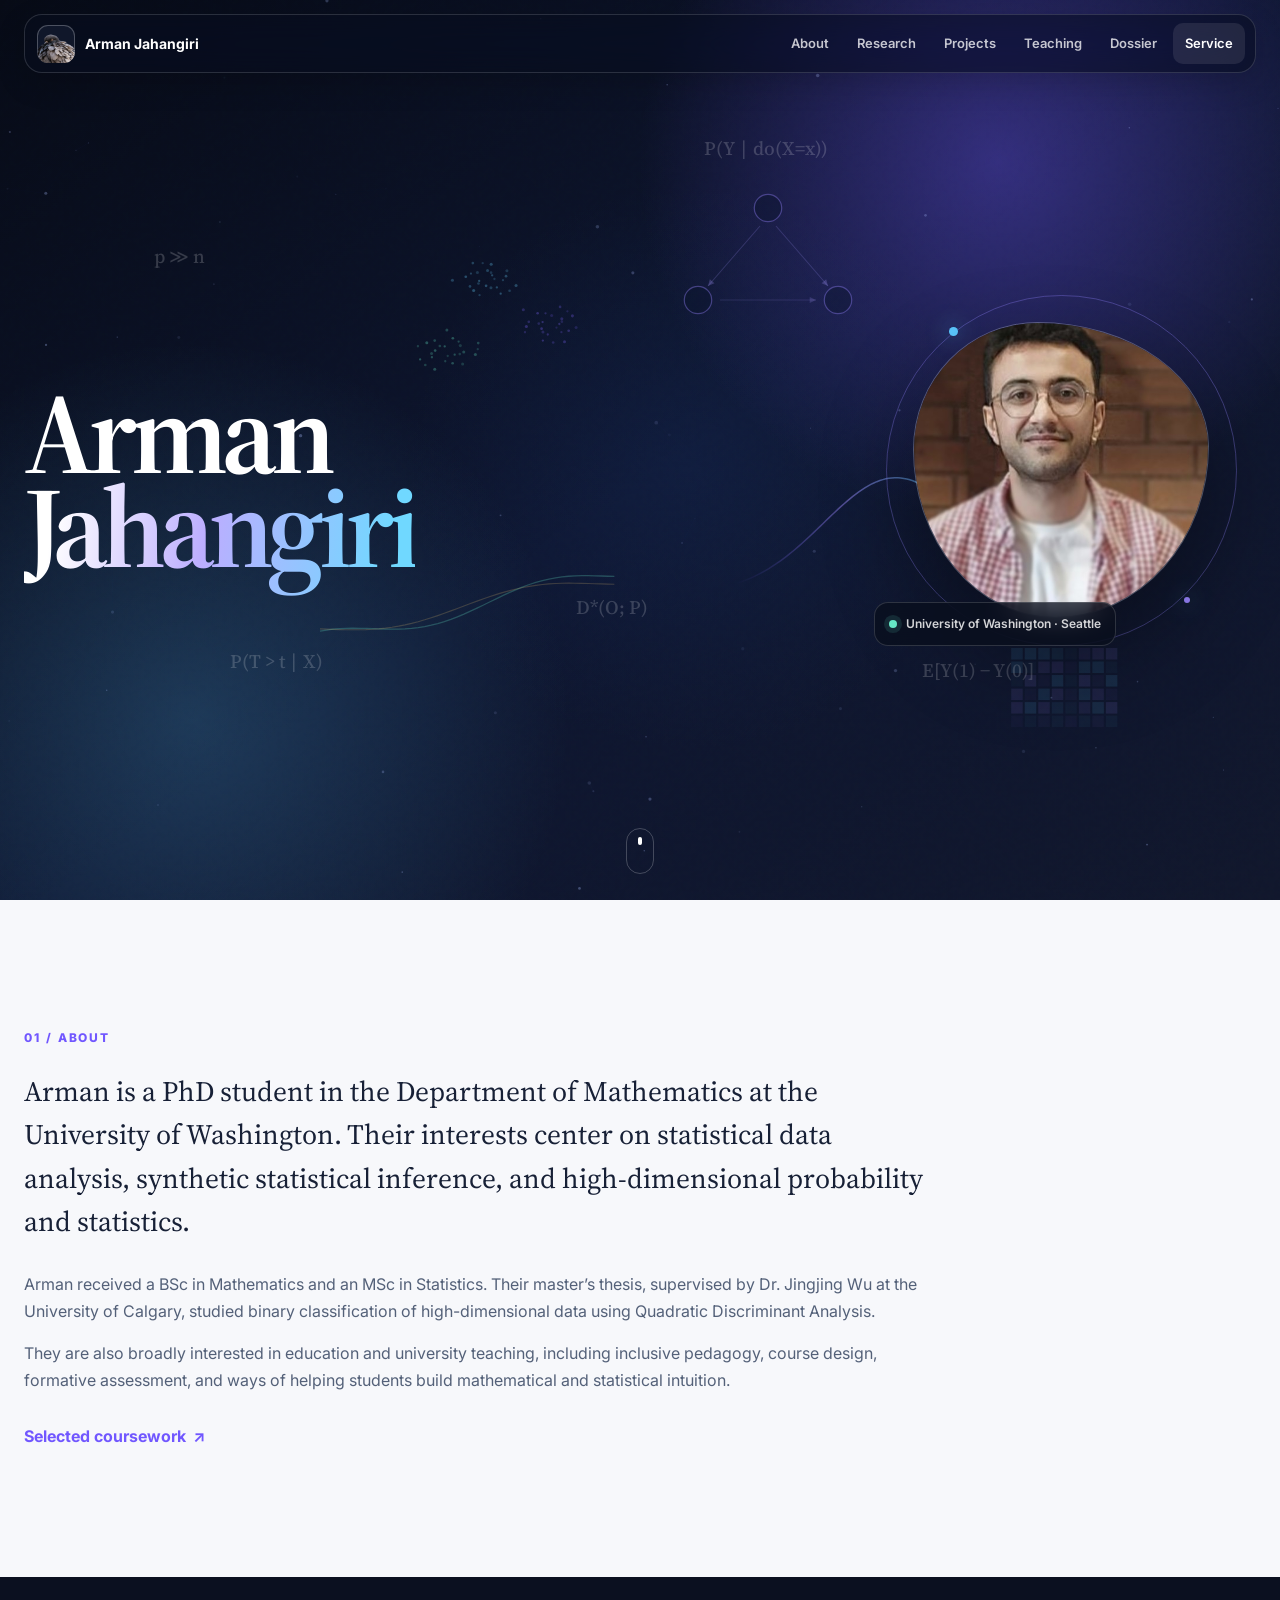
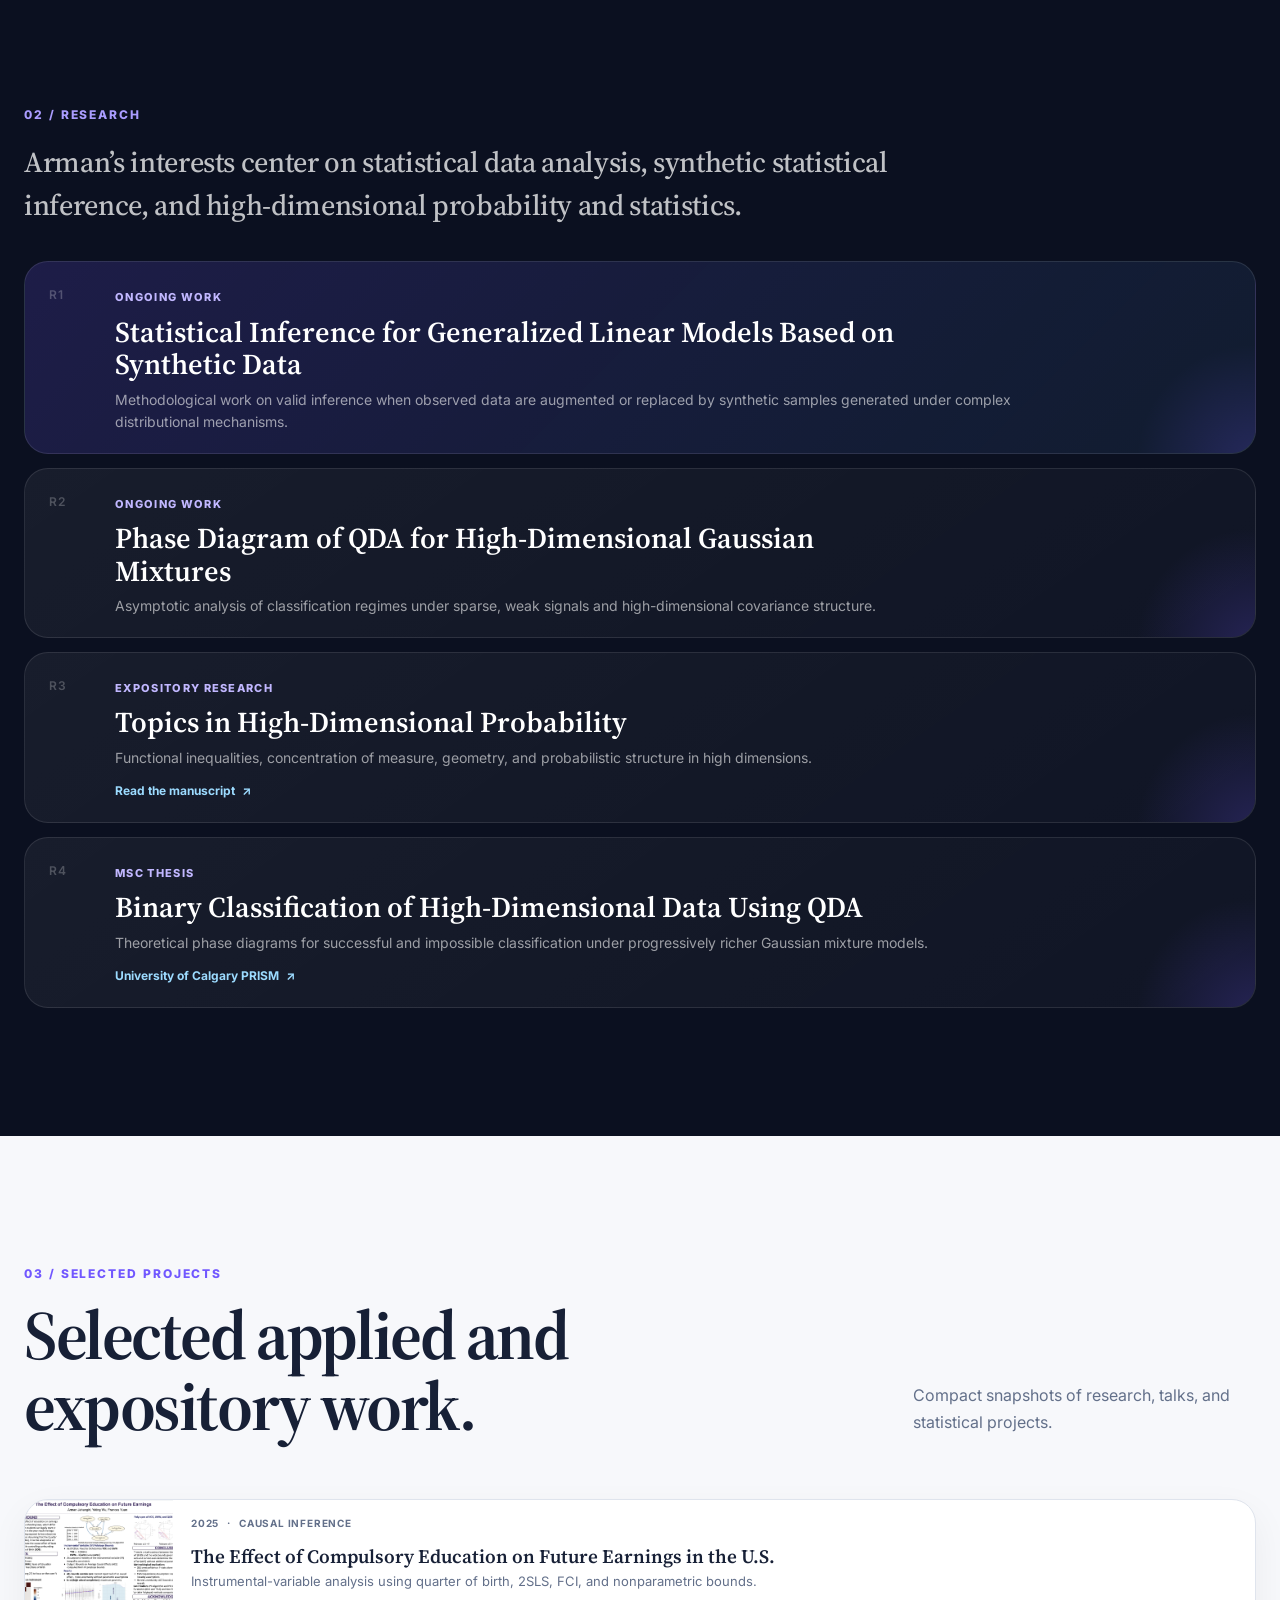
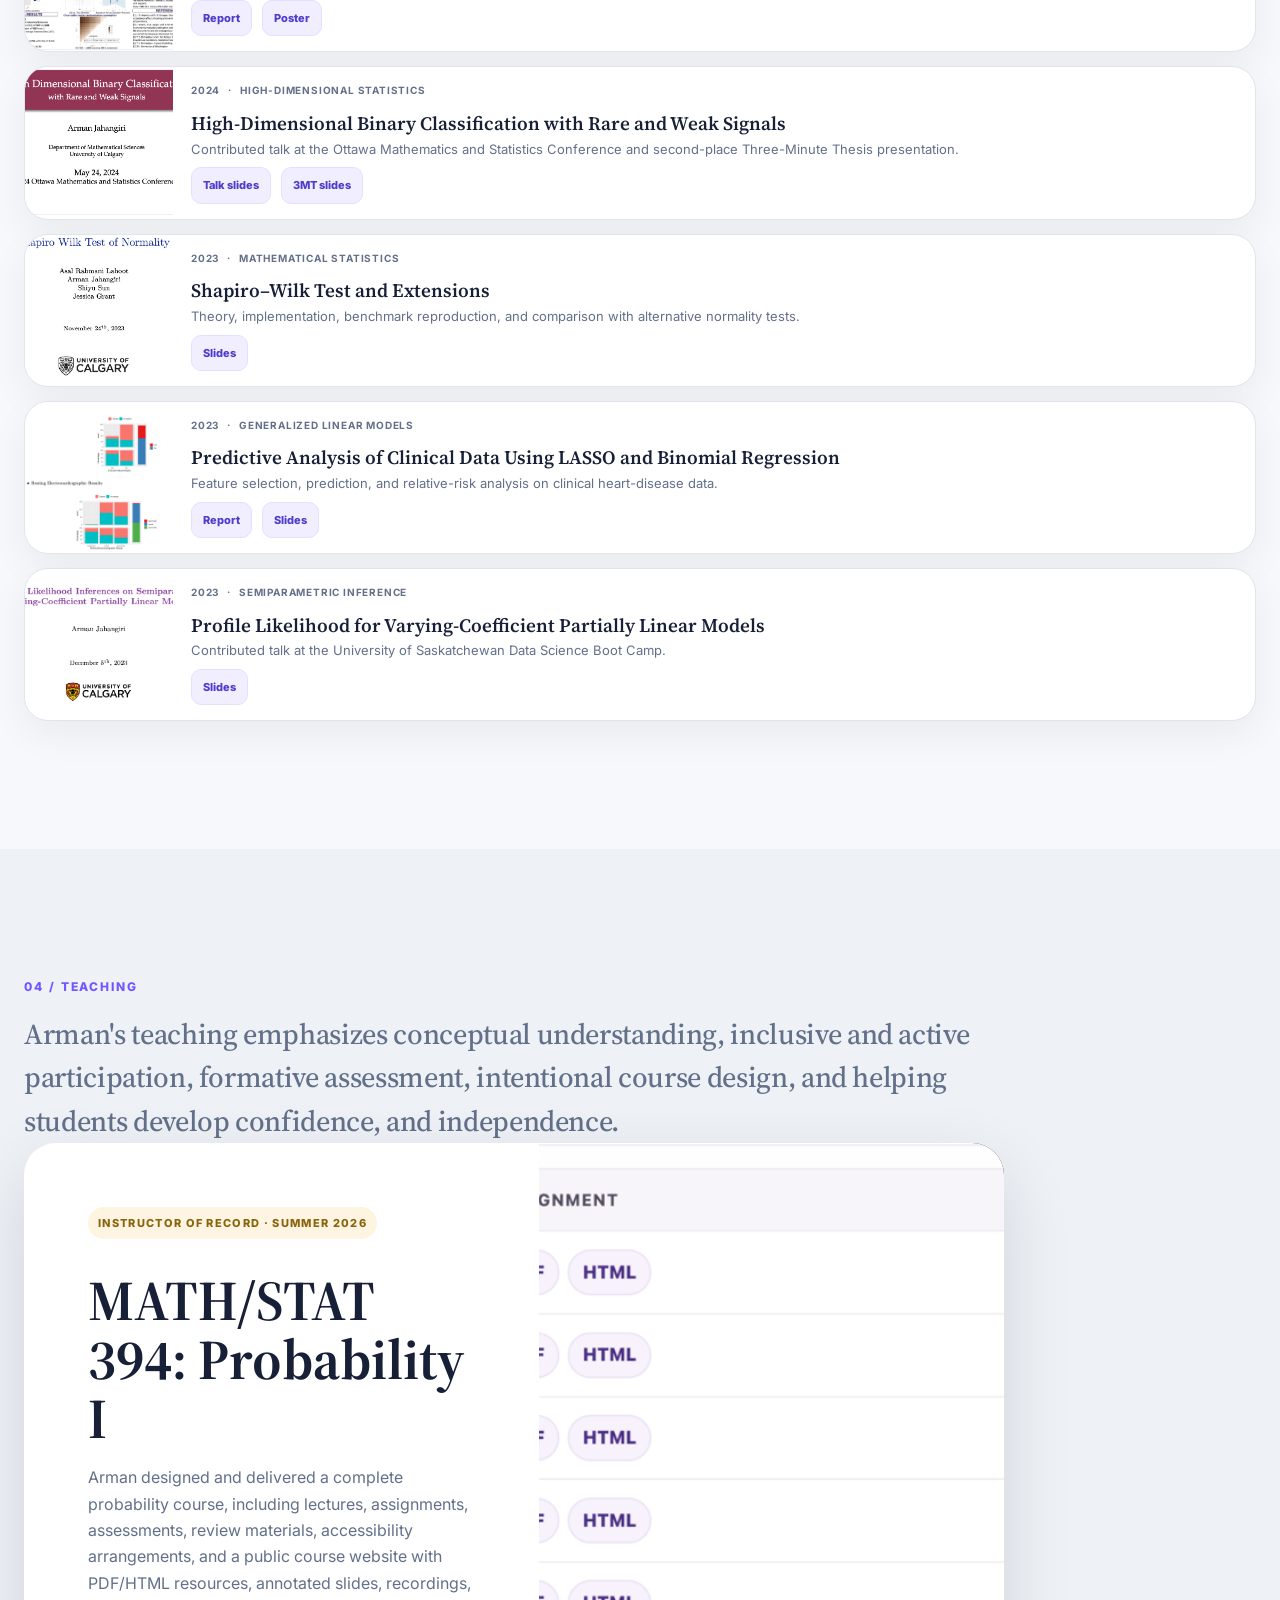
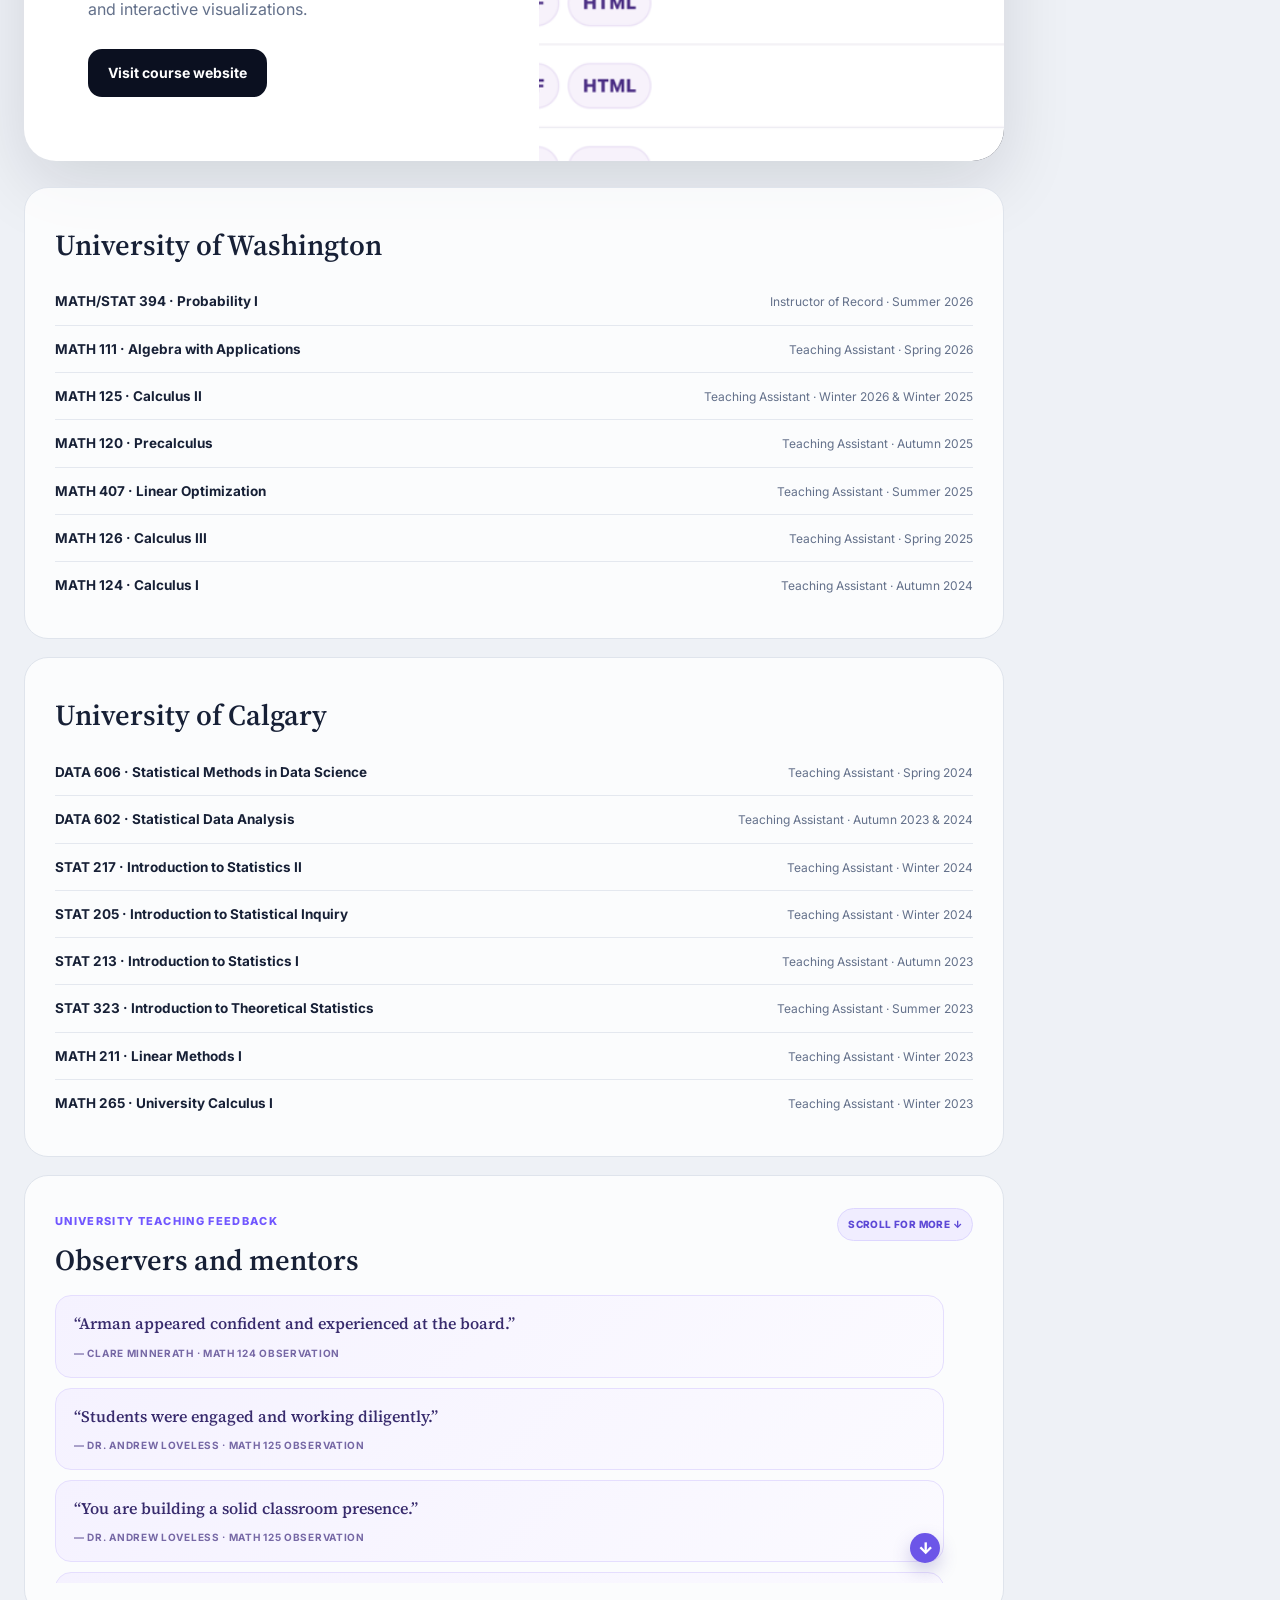
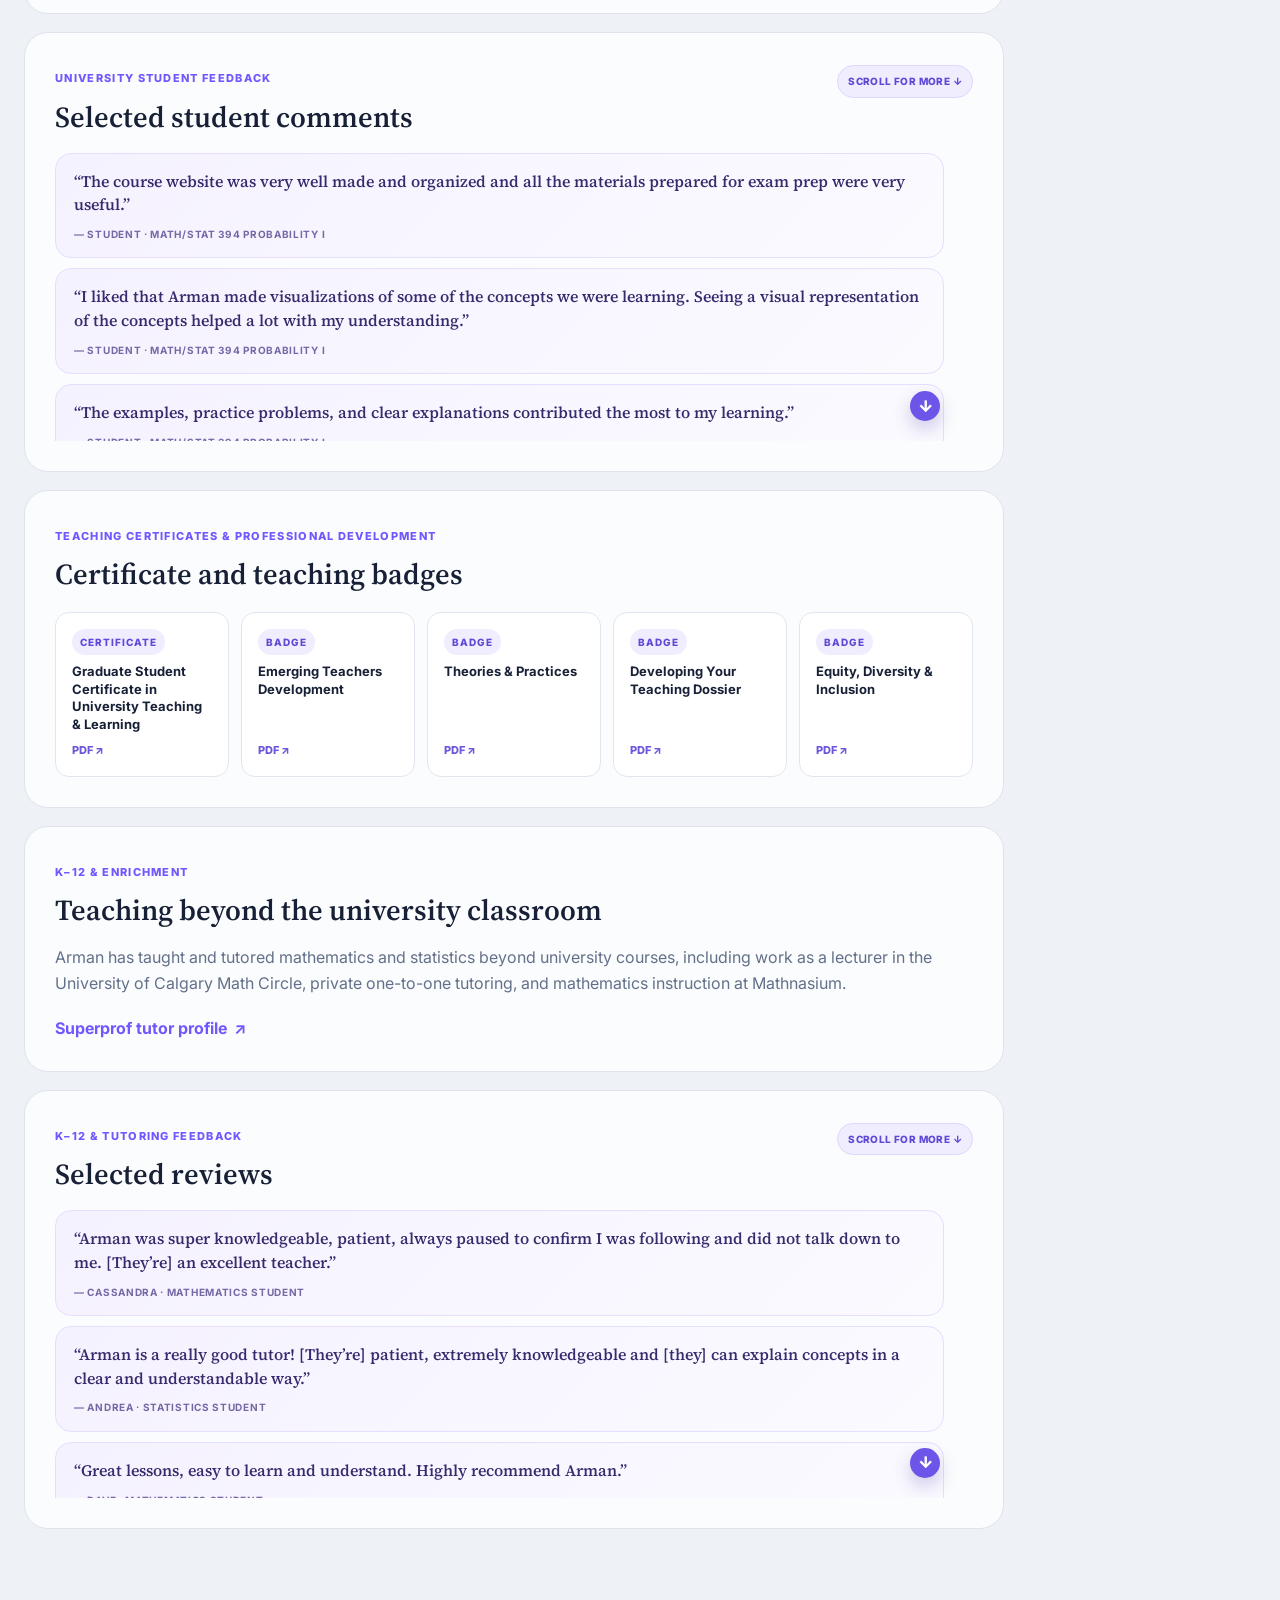
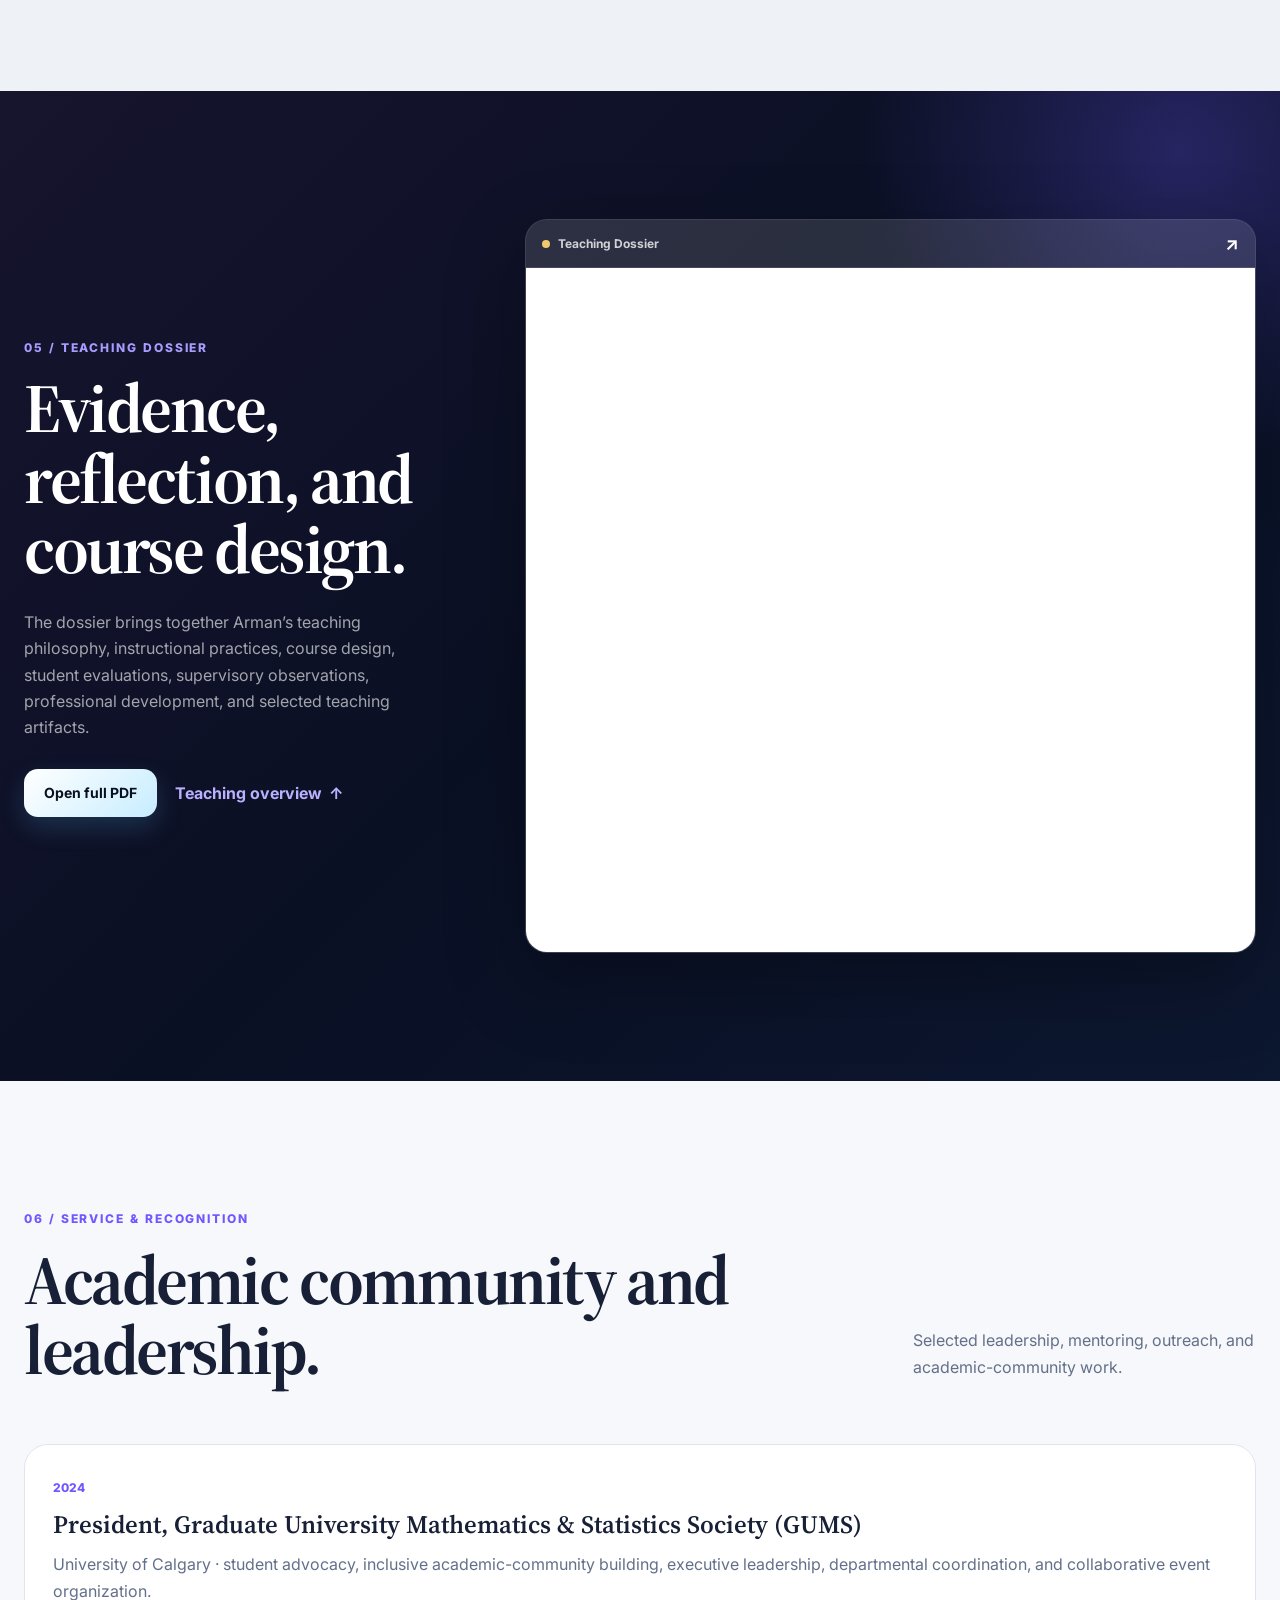
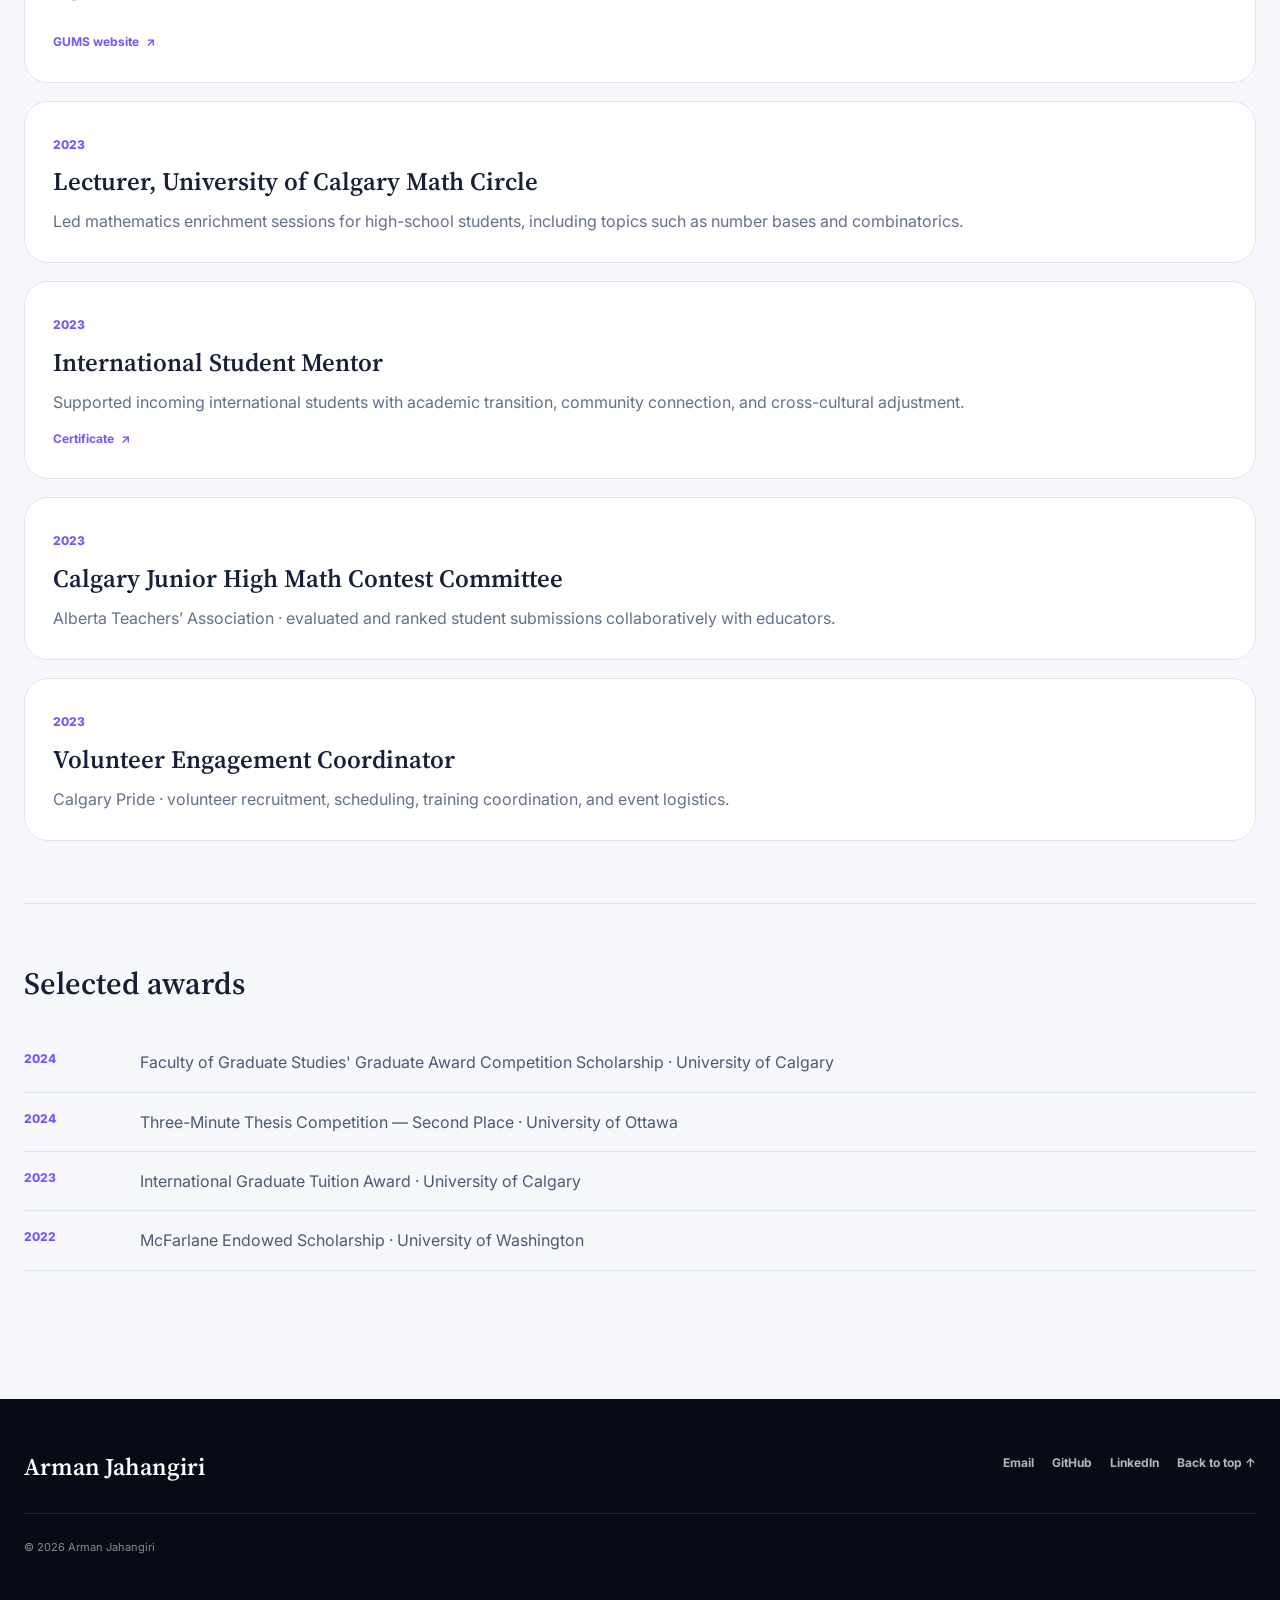
==== commit 19a25c3a: "Revise section intros for Research and Teaching Updated the introductory text in the Research and Te" ====
--- a/site/index.html
+++ b/site/index.html
@@ -114,7 +114,7 @@
 <div>
 <span class="section-kicker">02 / Research</span>
 
-<p class="section-intro-copy">Arman’s interests center on statistical data analysis, synthetic statistical inference, and high-dimensional probability and statistics, with connections to causal inference, biostatistics, and modern statistical methodology.</p></div>
+<p class="section-intro-copy">Arman’s interests center on statistical data analysis, synthetic statistical inference, and high-dimensional probability and statistics.</p></div>
 
 </div>
 <div class="research-grid">
@@ -228,8 +228,9 @@
 <div>
 <span class="section-kicker">04 / Teaching</span>
 
-<p class="section-intro-copy">Arman’s teaching interests include conceptual understanding, inclusive participation, clear course design, formative assessment, and helping students build confidence with mathematical and statistical ideas.</p></div>
-
+<p class="section-intro-copy">
+Arman's teaching emphasizes conceptual understanding, inclusive and active participation, formative assessment, intentional course design, and helping students develop confidence, and independence.
+</p>
 </div>
 <div class="teaching-feature reveal">
 <div class="teaching-feature-copy">
@@ -244,7 +245,6 @@
 </div>
 <div class="teaching-stack">
 <article class="teaching-panel reveal">
-<span class="panel-label">University teaching</span>
 <h3>University of Washington</h3>
 <ul class="timeline-list">
 <li><strong>MATH/STAT 394 · Probability I</strong><span>Instructor of Record · Summer 2026</span></li>
@@ -257,7 +257,6 @@
 </ul>
 </article>
 <article class="teaching-panel reveal">
-<span class="panel-label">Earlier university teaching</span>
 <h3>University of Calgary</h3>
 <ul class="timeline-list">
 <li><strong>DATA 606 · Statistical Methods in Data Science</strong><span>Teaching Assistant · Spring 2024</span></li>
@@ -372,7 +371,7 @@
 <span class="section-kicker">06 / Service &amp; Recognition</span>
 <h2>Academic community and leadership.</h2>
 </div>
-<p>Selected leadership, mentoring, outreach, academic-community work, and recognition in Canada and the United States.</p>
+<p>Selected leadership, mentoring, outreach, and academic-community work.</p>
 </div>
 <div class="service-grid service-grid-single">
 <article class="service-card service-card-rich reveal">
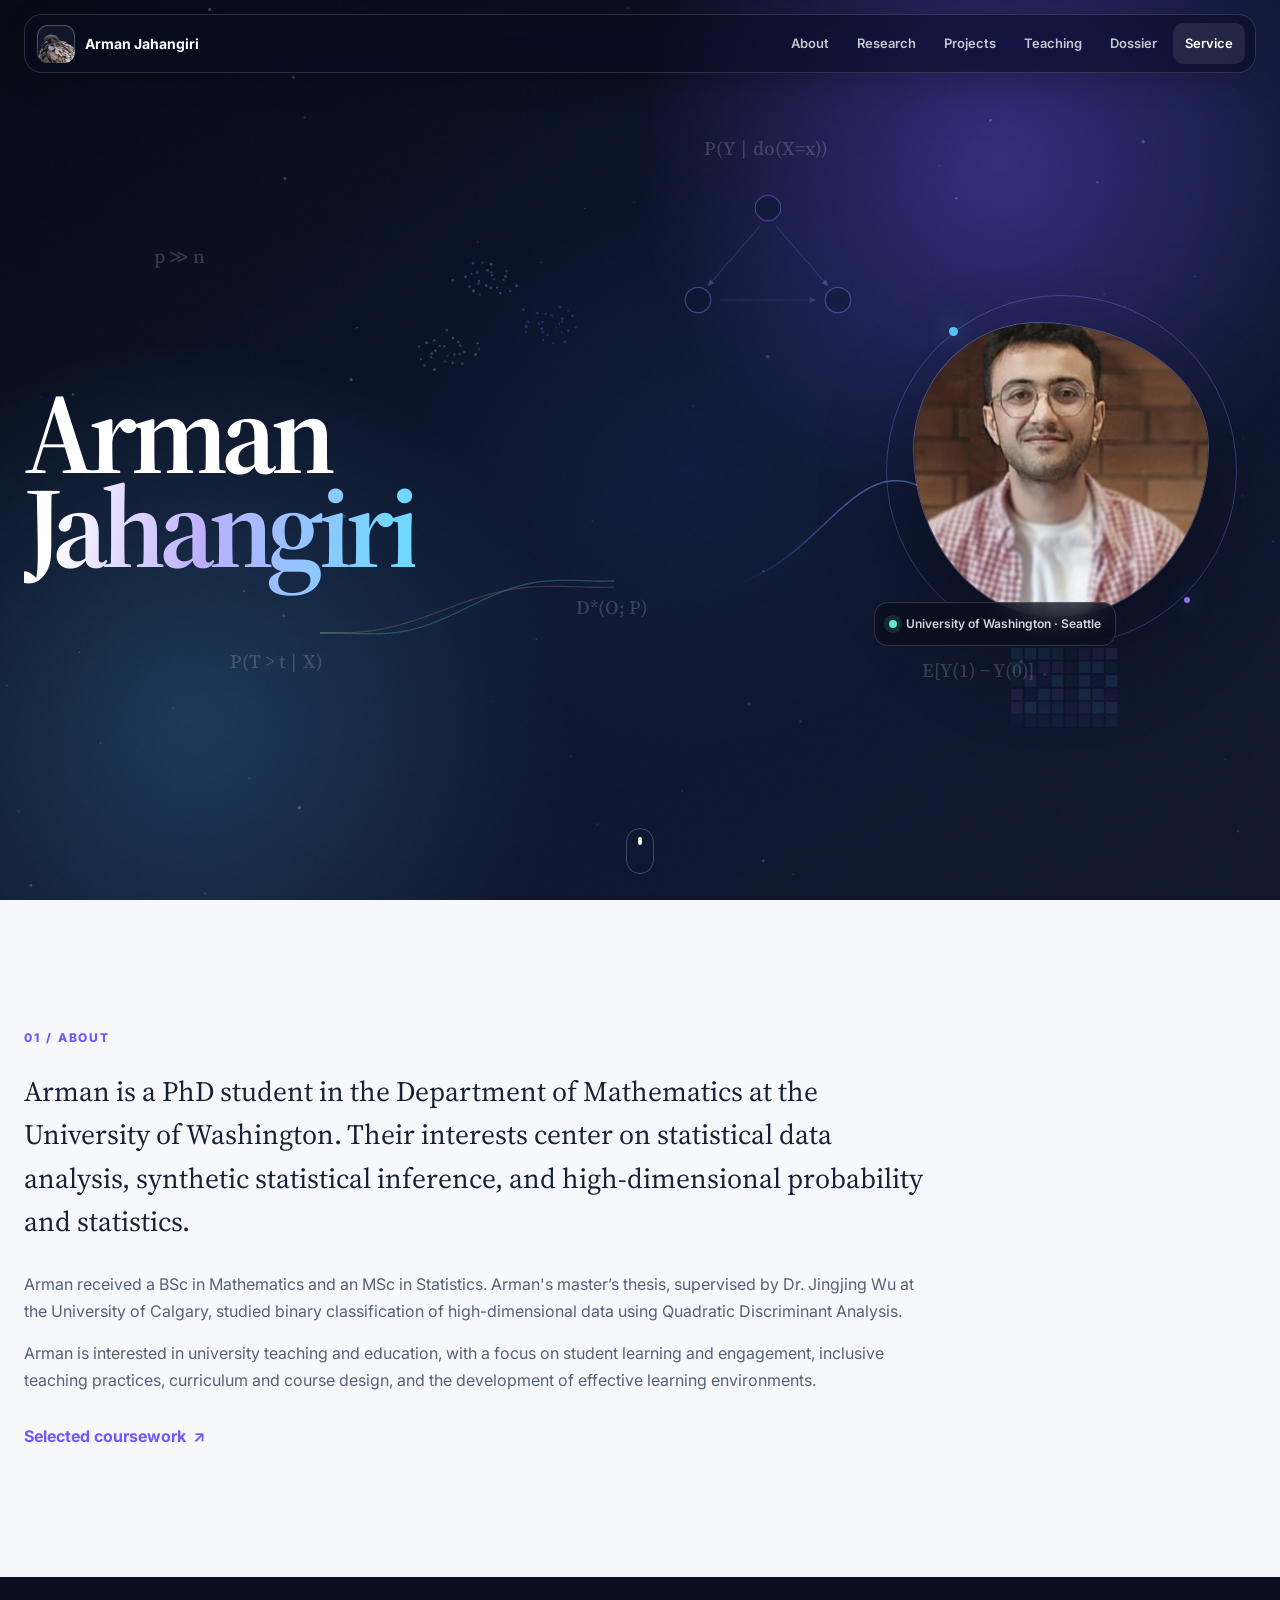
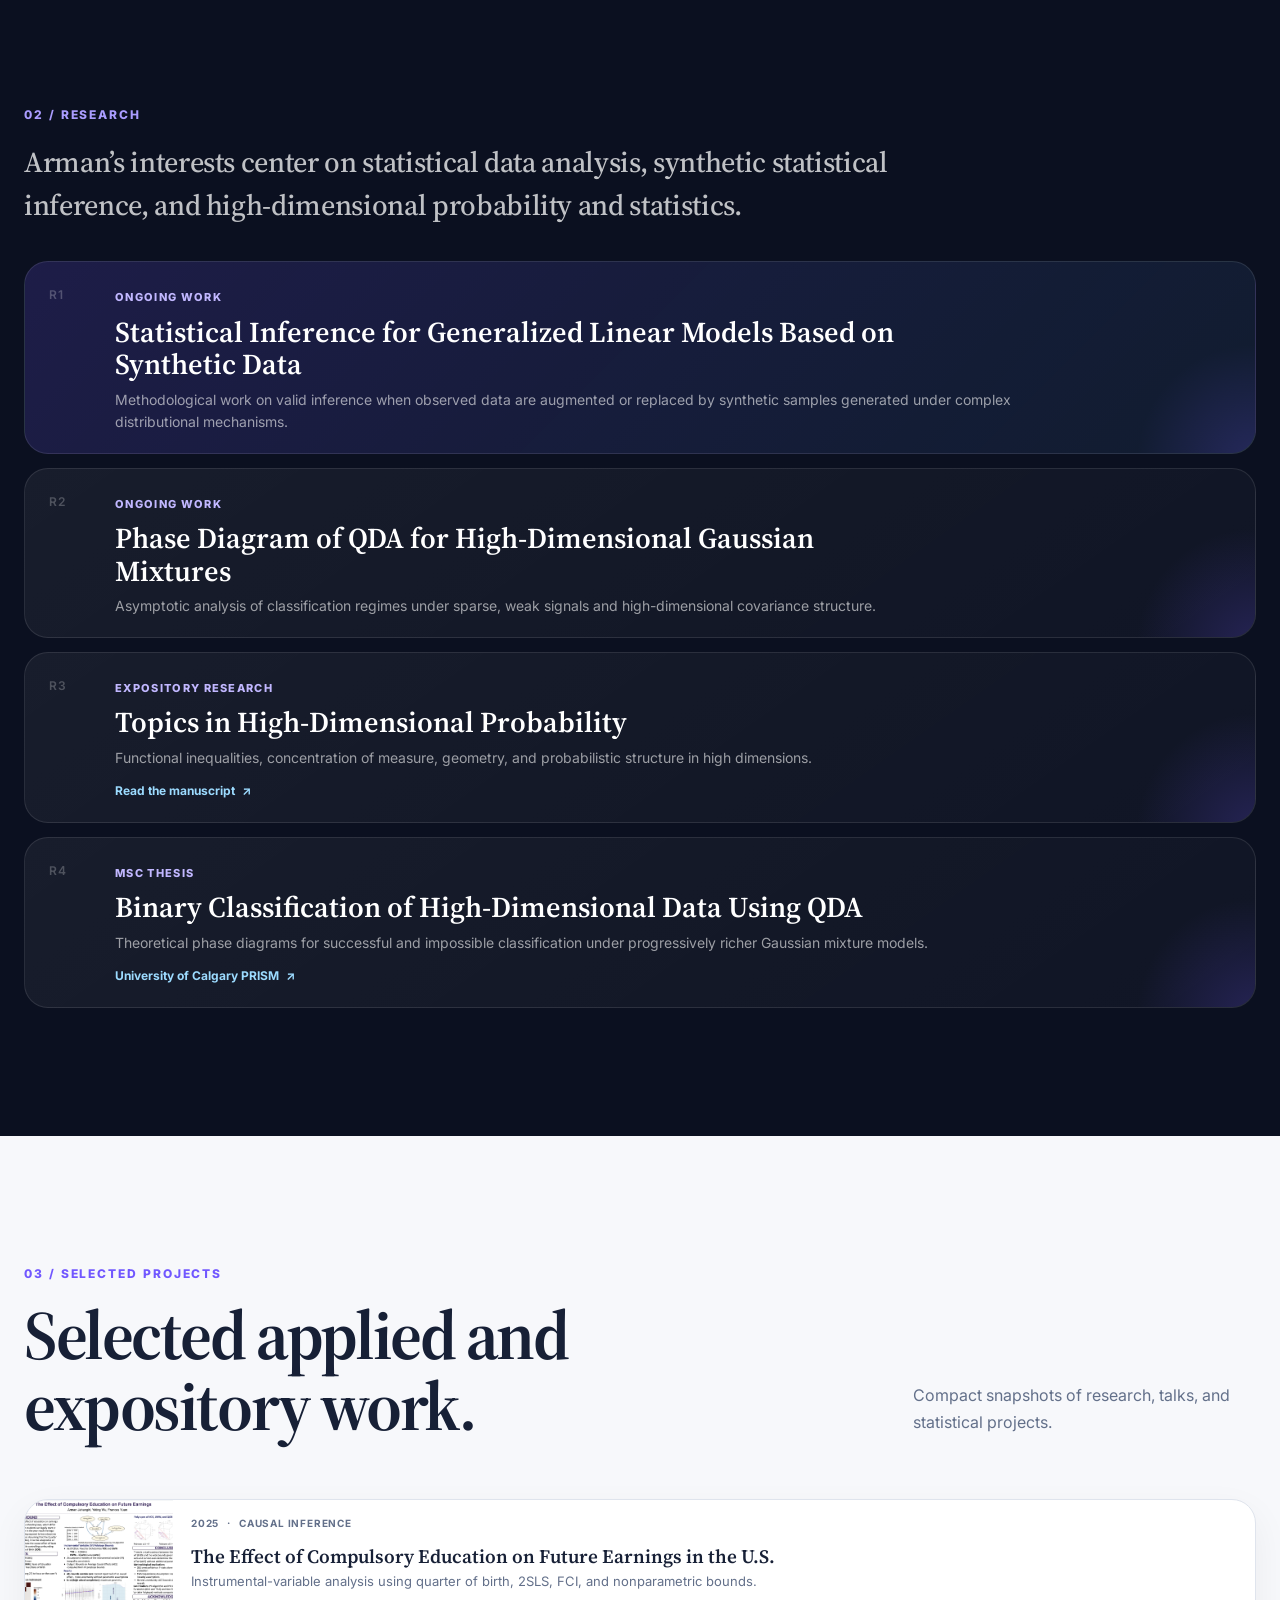
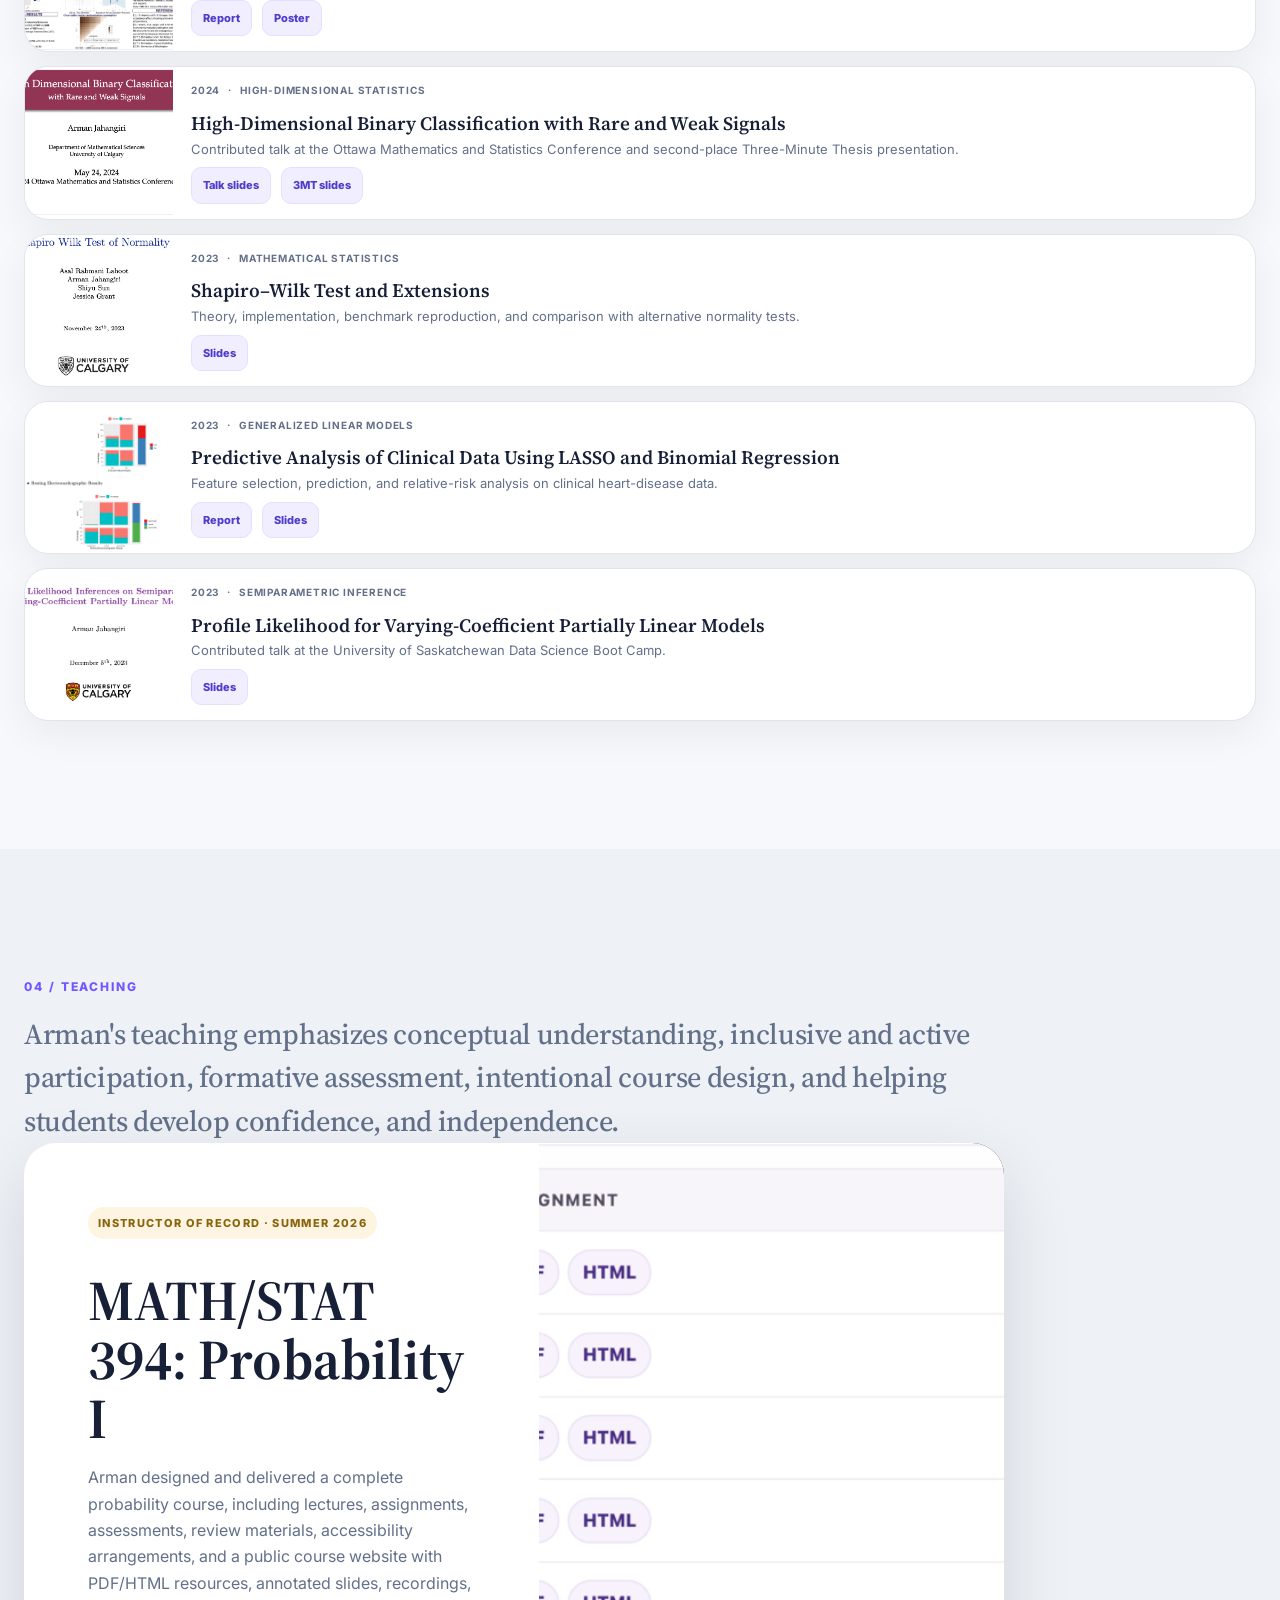
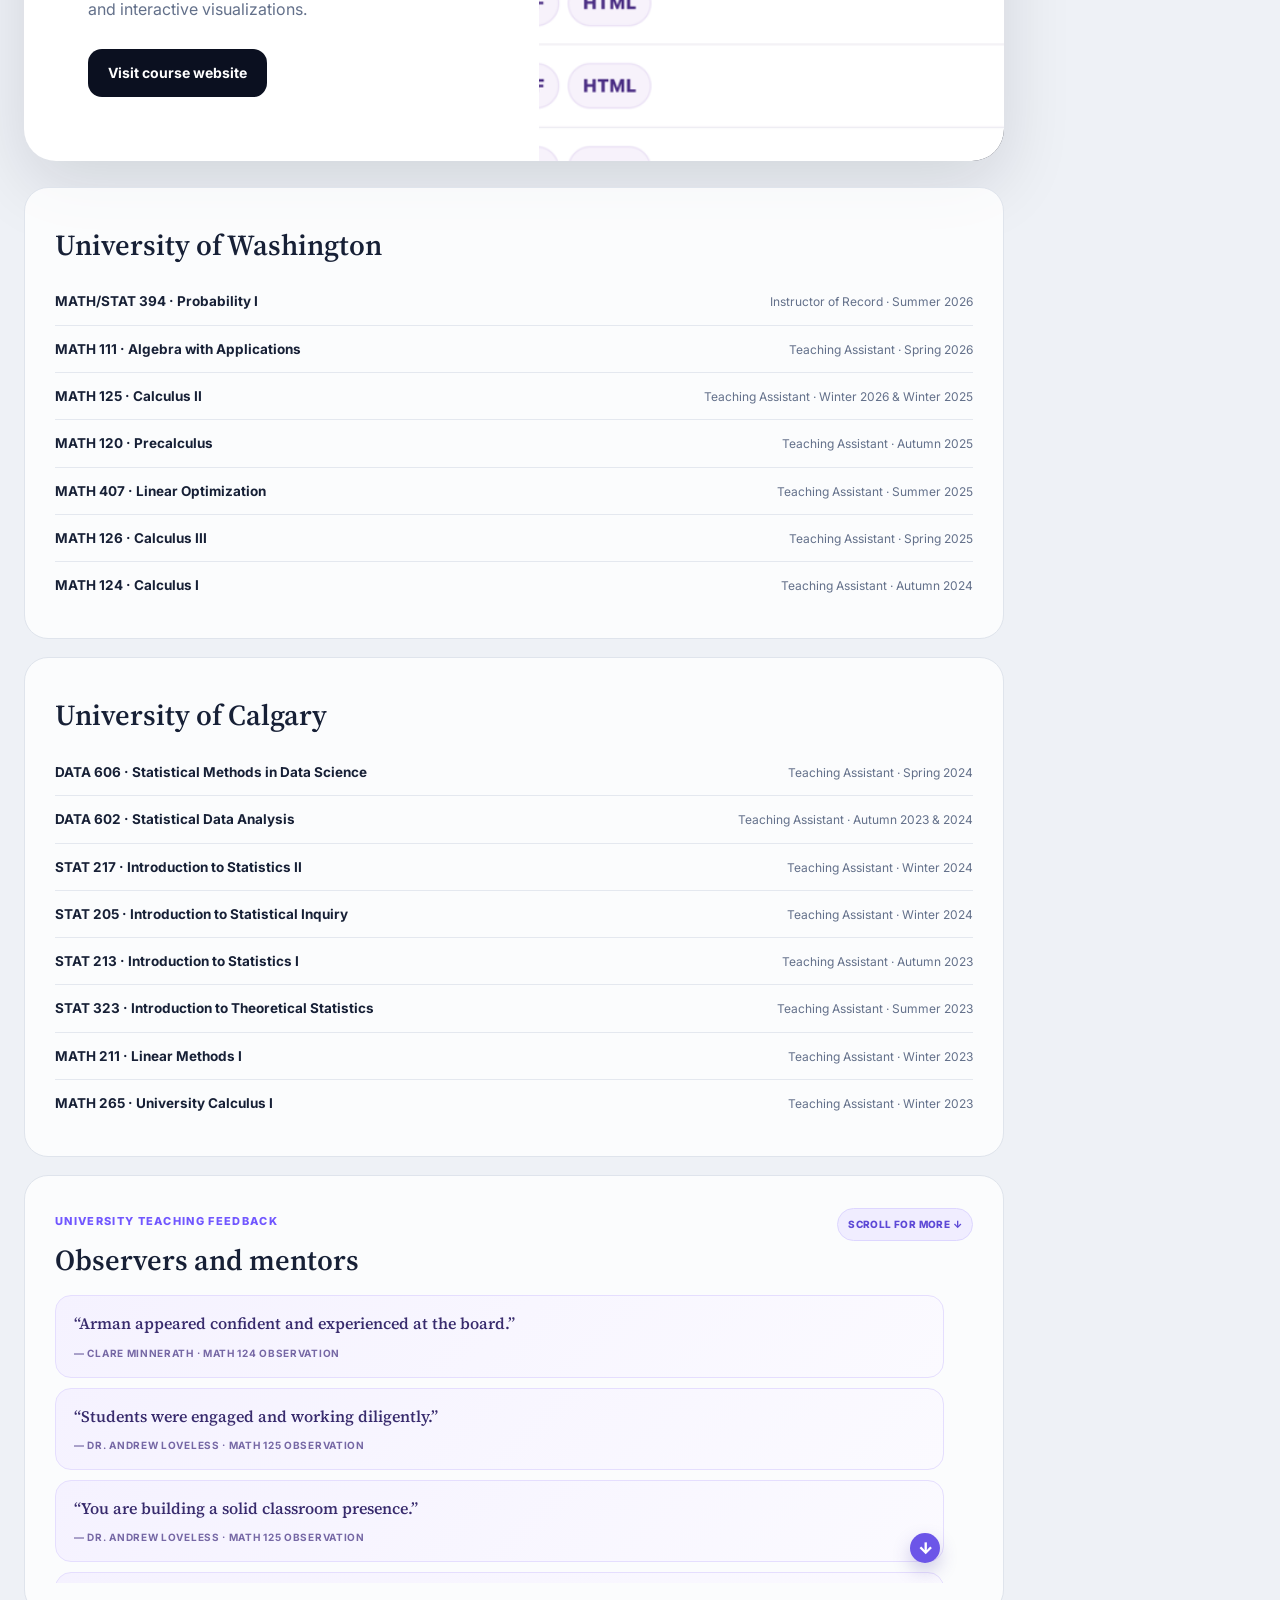
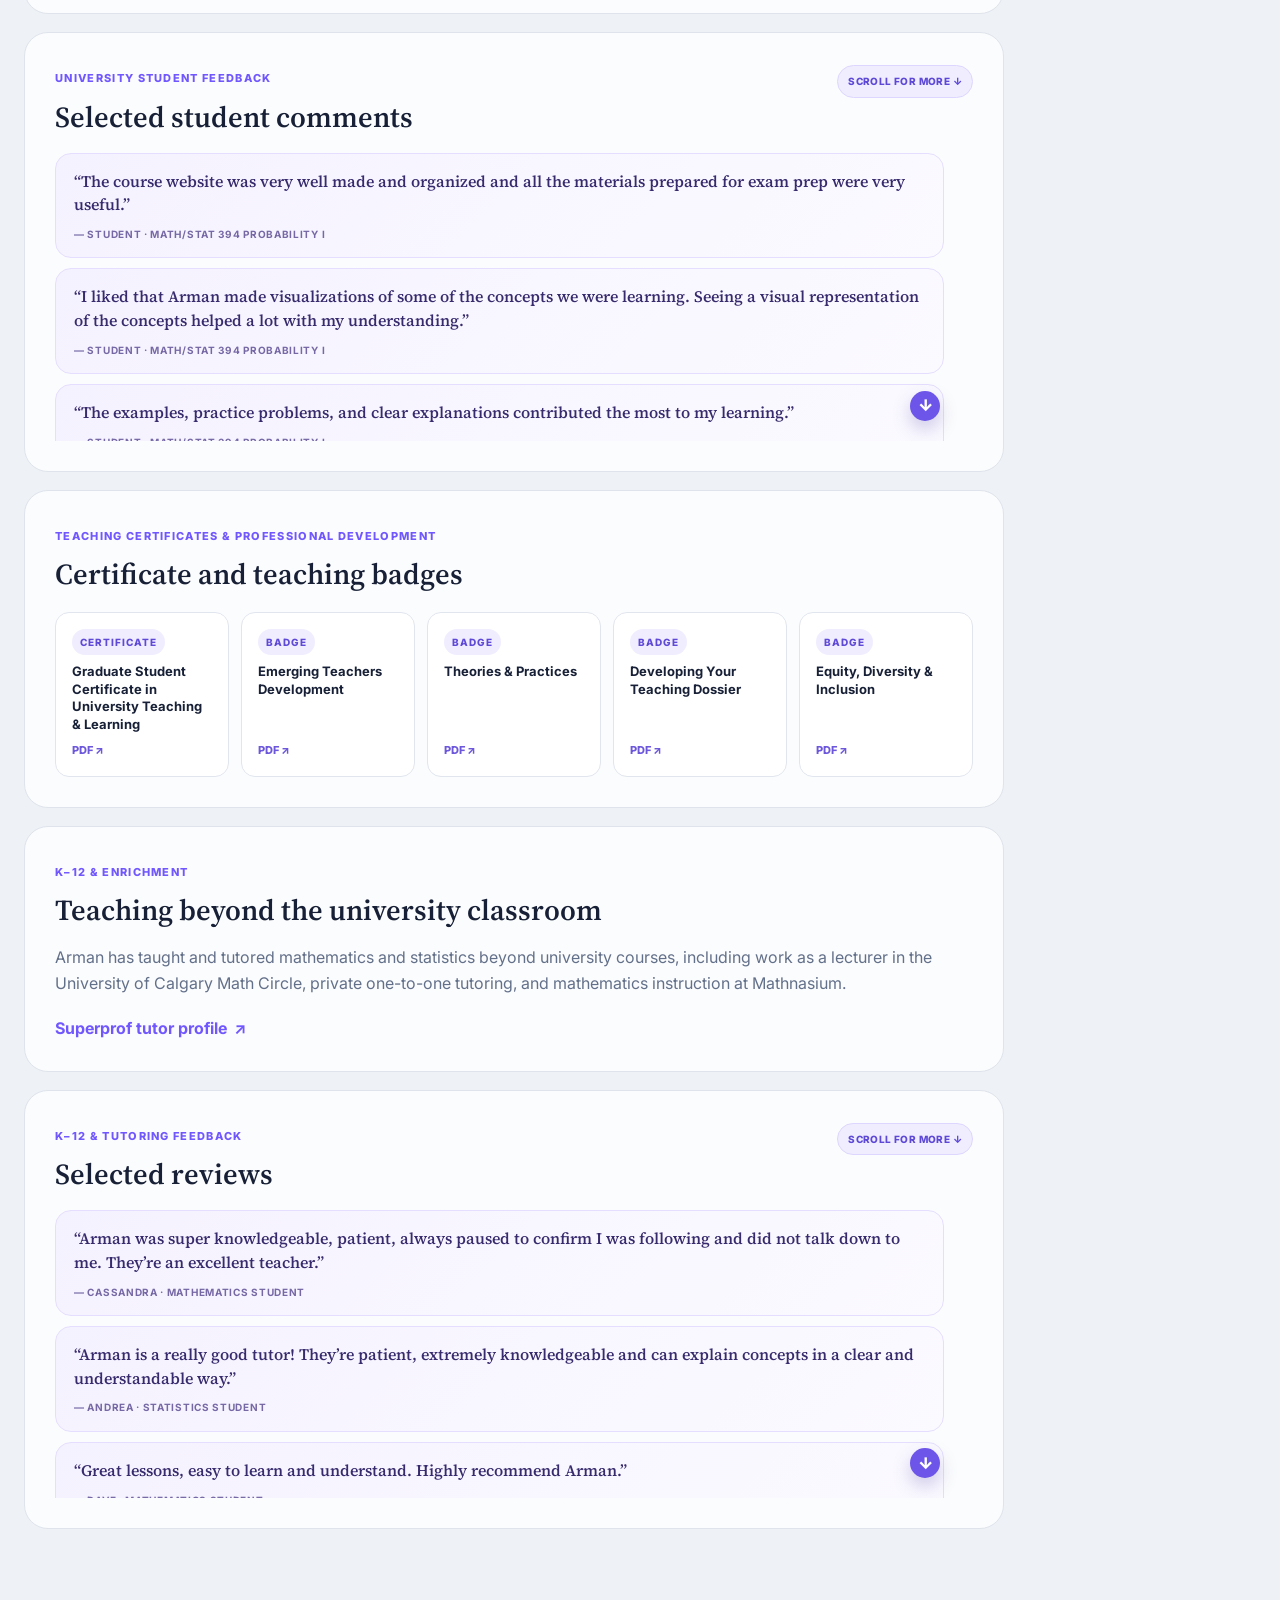
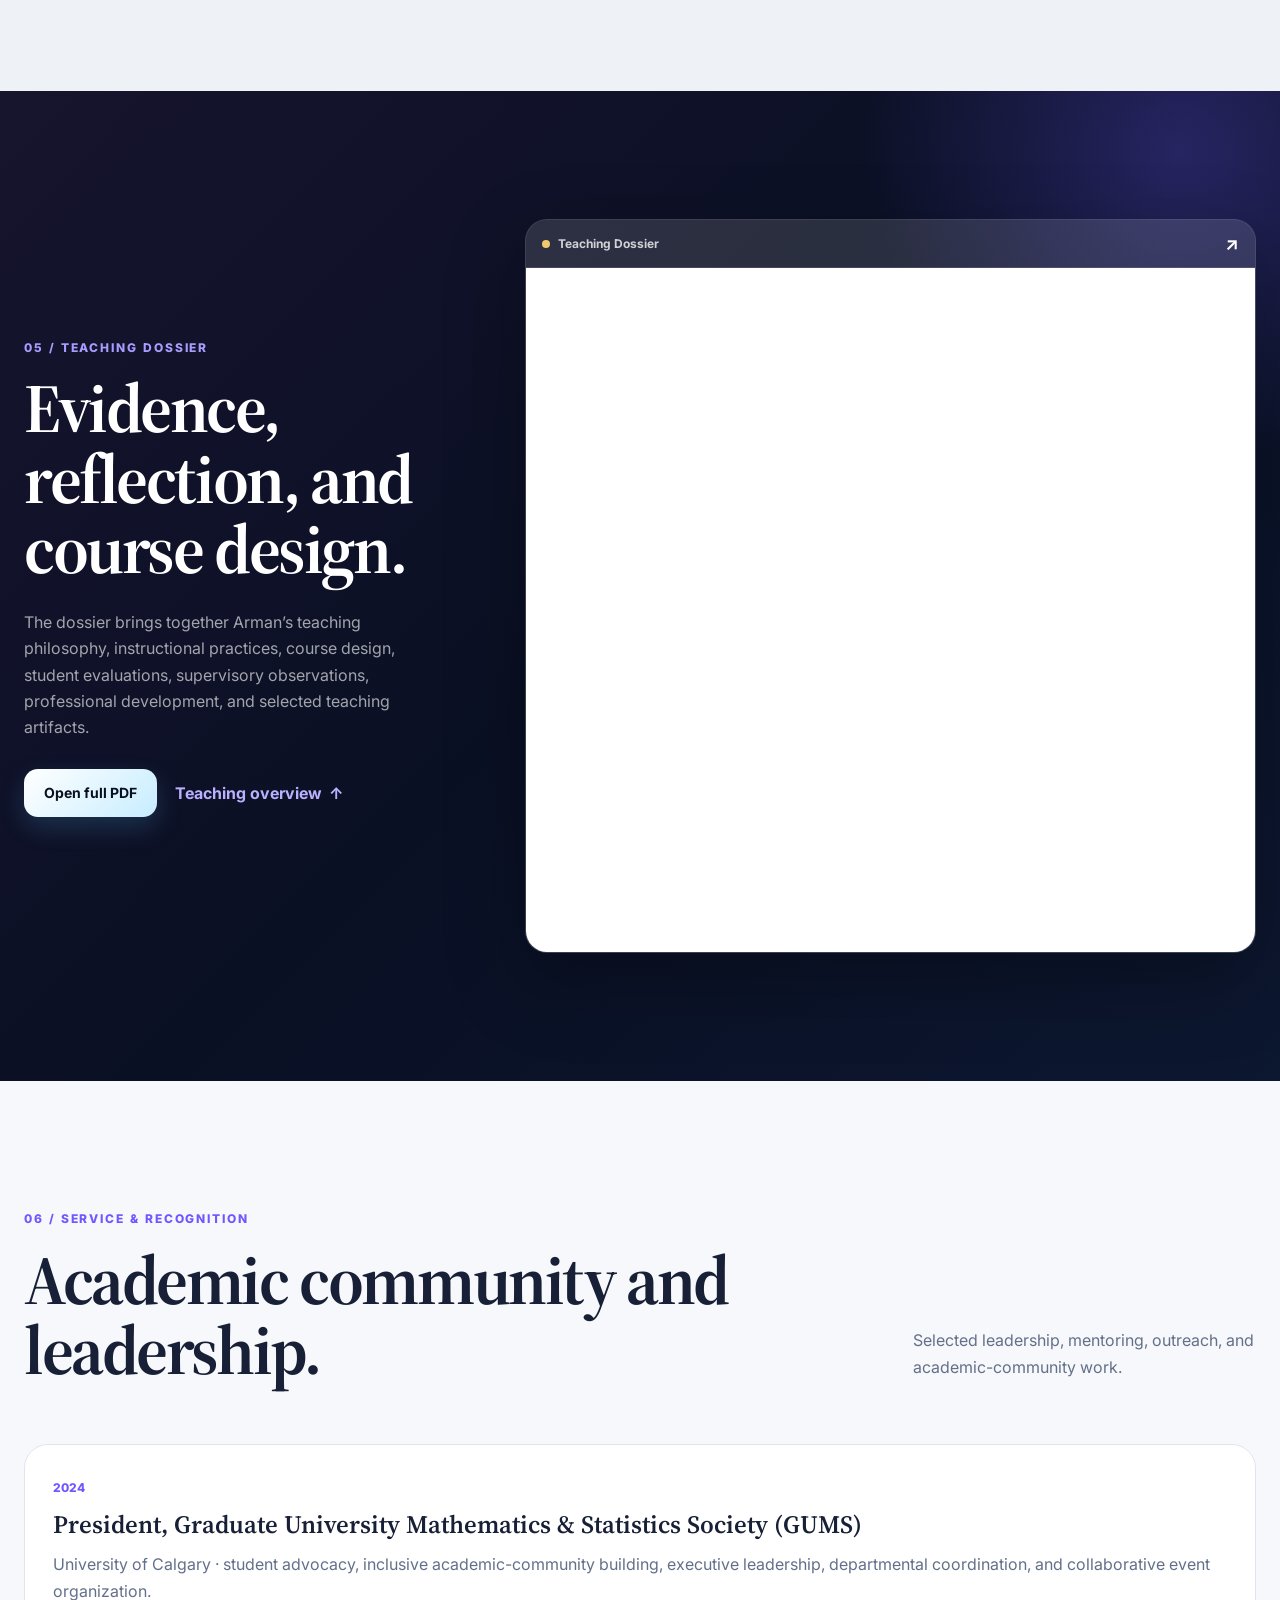
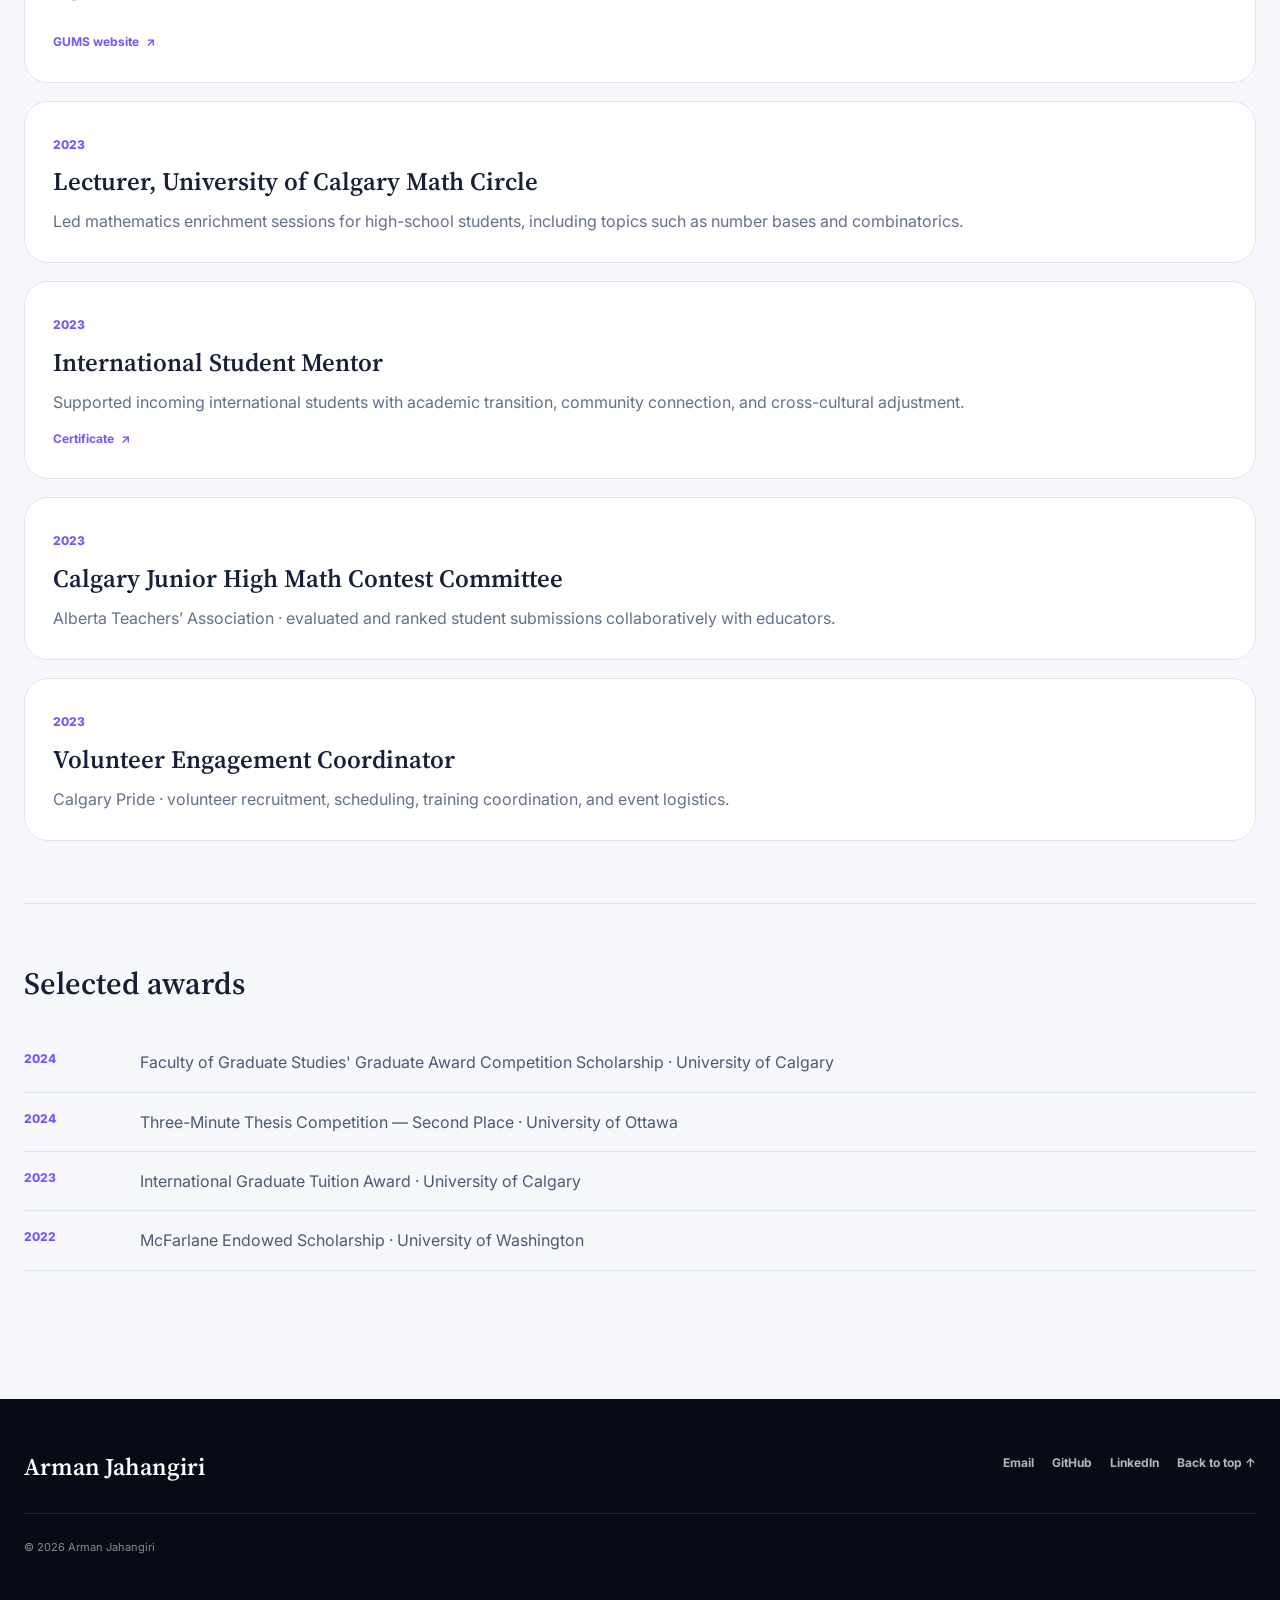
==== commit a71ee19c: "Update index.html" ====
--- a/site/index.html
+++ b/site/index.html
@@ -100,8 +100,8 @@
 </div>
 <div class="about-copy reveal reveal-delay-1">
 <p class="lead">Arman is a PhD student in the Department of Mathematics at the University of Washington. Their interests center on statistical data analysis, synthetic statistical inference, and high-dimensional probability and statistics.</p>
-<p>Arman received a BSc in Mathematics and an MSc in Statistics. Their master’s thesis, supervised by Dr. Jingjing Wu at the University of Calgary, studied binary classification of high-dimensional data using Quadratic Discriminant Analysis.</p>
-<p>They are also broadly interested in education and university teaching, including inclusive pedagogy, course design, formative assessment, and ways of helping students build mathematical and statistical intuition.</p>
+<p>Arman received a BSc in Mathematics and an MSc in Statistics. Arman's master’s thesis, supervised by Dr. Jingjing Wu at the University of Calgary, studied binary classification of high-dimensional data using Quadratic Discriminant Analysis.</p>
+<p>Arman is interested in university teaching and education, with a focus on student learning and engagement, inclusive teaching practices, curriculum and course design, and the development of effective learning environments.</p>
 <div class="about-links">
 <a class="text-link" href="assets/documents/research/coursework.pdf" rel="noopener" target="_blank">Selected coursework <span>↗</span></a>
 </div>
@@ -333,12 +333,11 @@
 <span class="scroll-hint">Scroll for more ↓</span>
 </div>
 <div aria-label="Scrollable tutoring reviews" class="feedback-scroll feedback-scroll-window" tabindex="0">
-<blockquote class="feedback-card">“Arman was super knowledgeable, patient, always paused to confirm I was following and did not talk down to me. [They’re] an excellent teacher.”<cite>— Cassandra · Mathematics student</cite></blockquote>
-<blockquote class="feedback-card">“Arman is a really good tutor! [They’re] patient, extremely knowledgeable and [they] can explain concepts in a clear and understandable way.”<cite>— Andrea · Statistics student</cite></blockquote>
+<blockquote class="feedback-card">“Arman was super knowledgeable, patient, always paused to confirm I was following and did not talk down to me. They’re an excellent teacher.”<cite>— Cassandra · Mathematics student</cite></blockquote>
+<blockquote class="feedback-card">“Arman is a really good tutor! They’re patient, extremely knowledgeable and can explain concepts in a clear and understandable way.”<cite>— Andrea · Statistics student</cite></blockquote>
 <blockquote class="feedback-card">“Great lessons, easy to learn and understand. Highly recommend Arman.”<cite>— Dave · Mathematics student</cite></blockquote>
 <blockquote class="feedback-card">“Arman’s thorough knowledge of the subject matter as well as [their] ability to provide invaluable insight into math methodology has enabled my son to apply Arman’s valuable instruction.”<cite>— Erik · Parent</cite></blockquote>
-<blockquote class="feedback-card">“Arman is a great tutor. Very intelligent. [They] have been helping me prepare for my university classes. [They are] patient and explain solutions well.”<cite>— Steven · Mathematics student</cite></blockquote>
-<blockquote class="feedback-card">“Great.”<cite>— Mehak · Mathematics student</cite></blockquote>
+<blockquote class="feedback-card">“Arman is a great tutor. Very intelligent. They have been helping me prepare for my university classes, and are patient and explain solutions well.”<cite>— Steven · Mathematics student</cite></blockquote>
 </div>
 </article>
 </div>
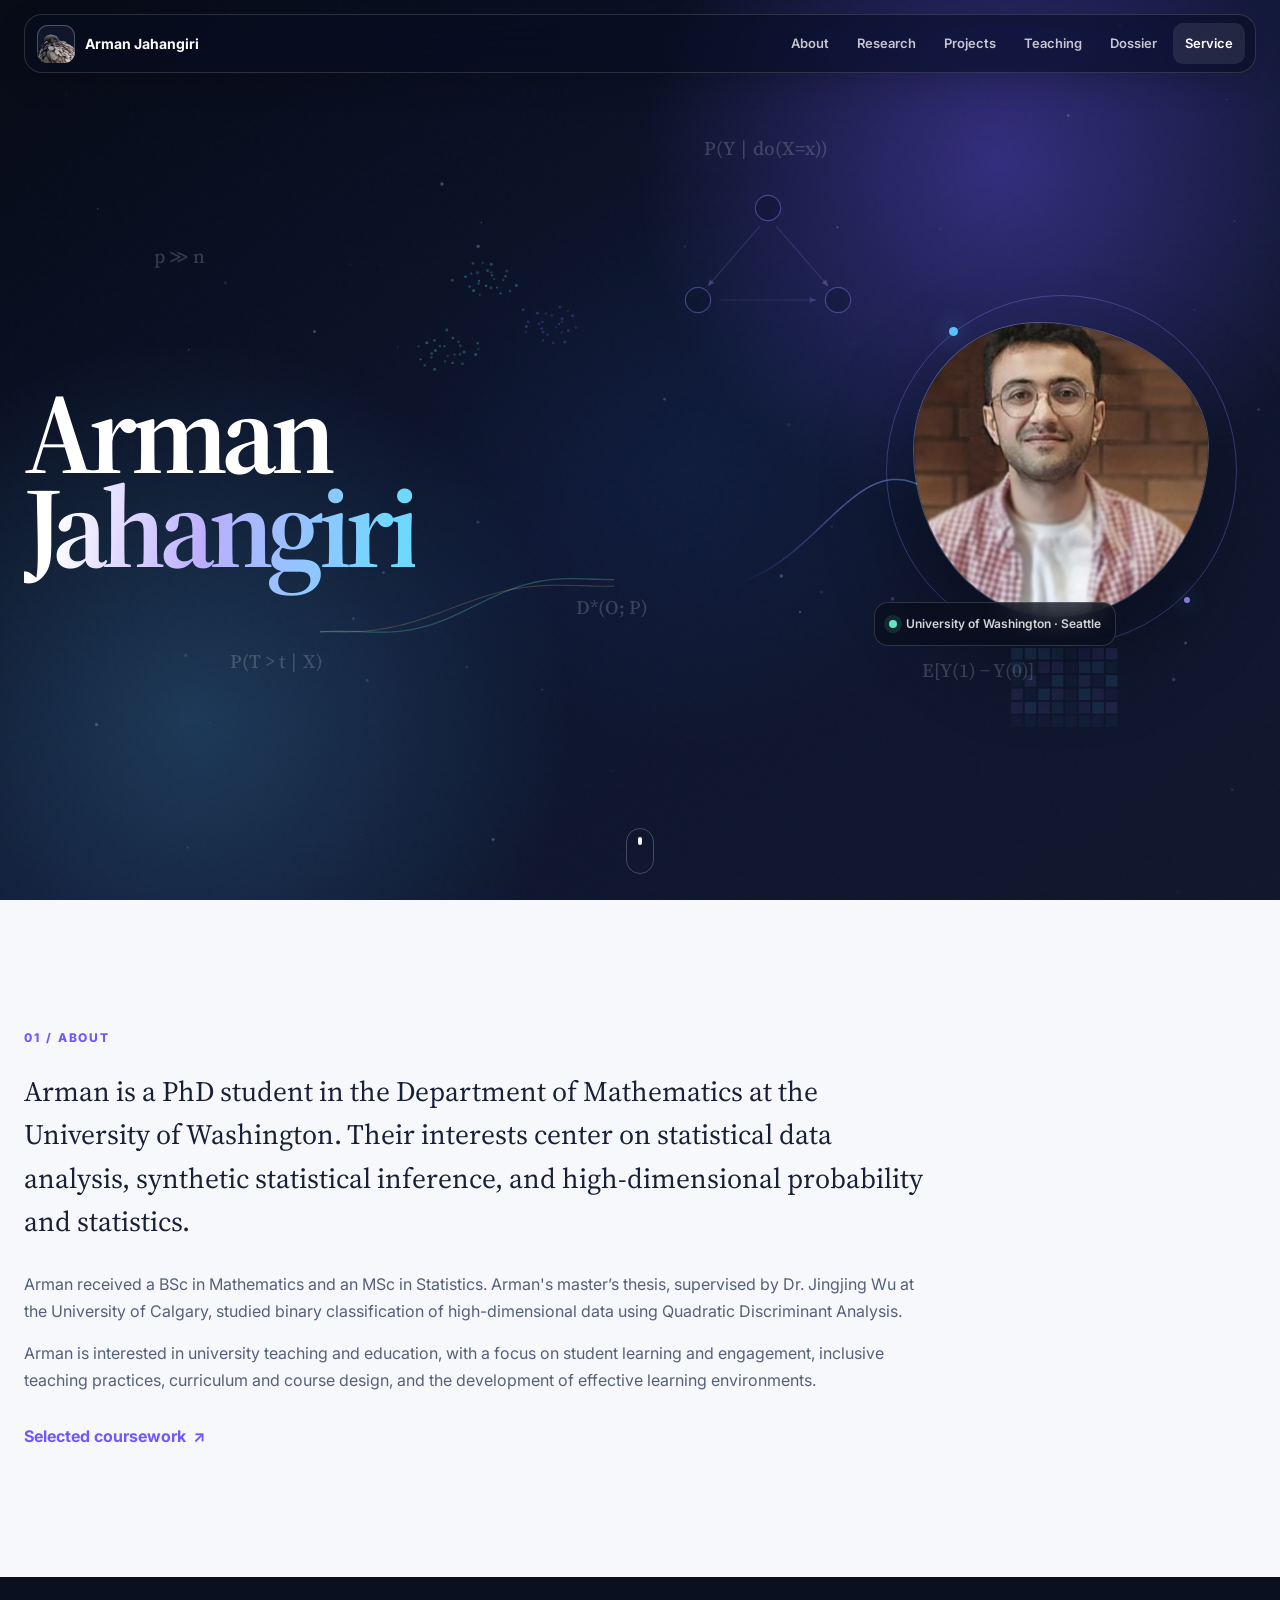
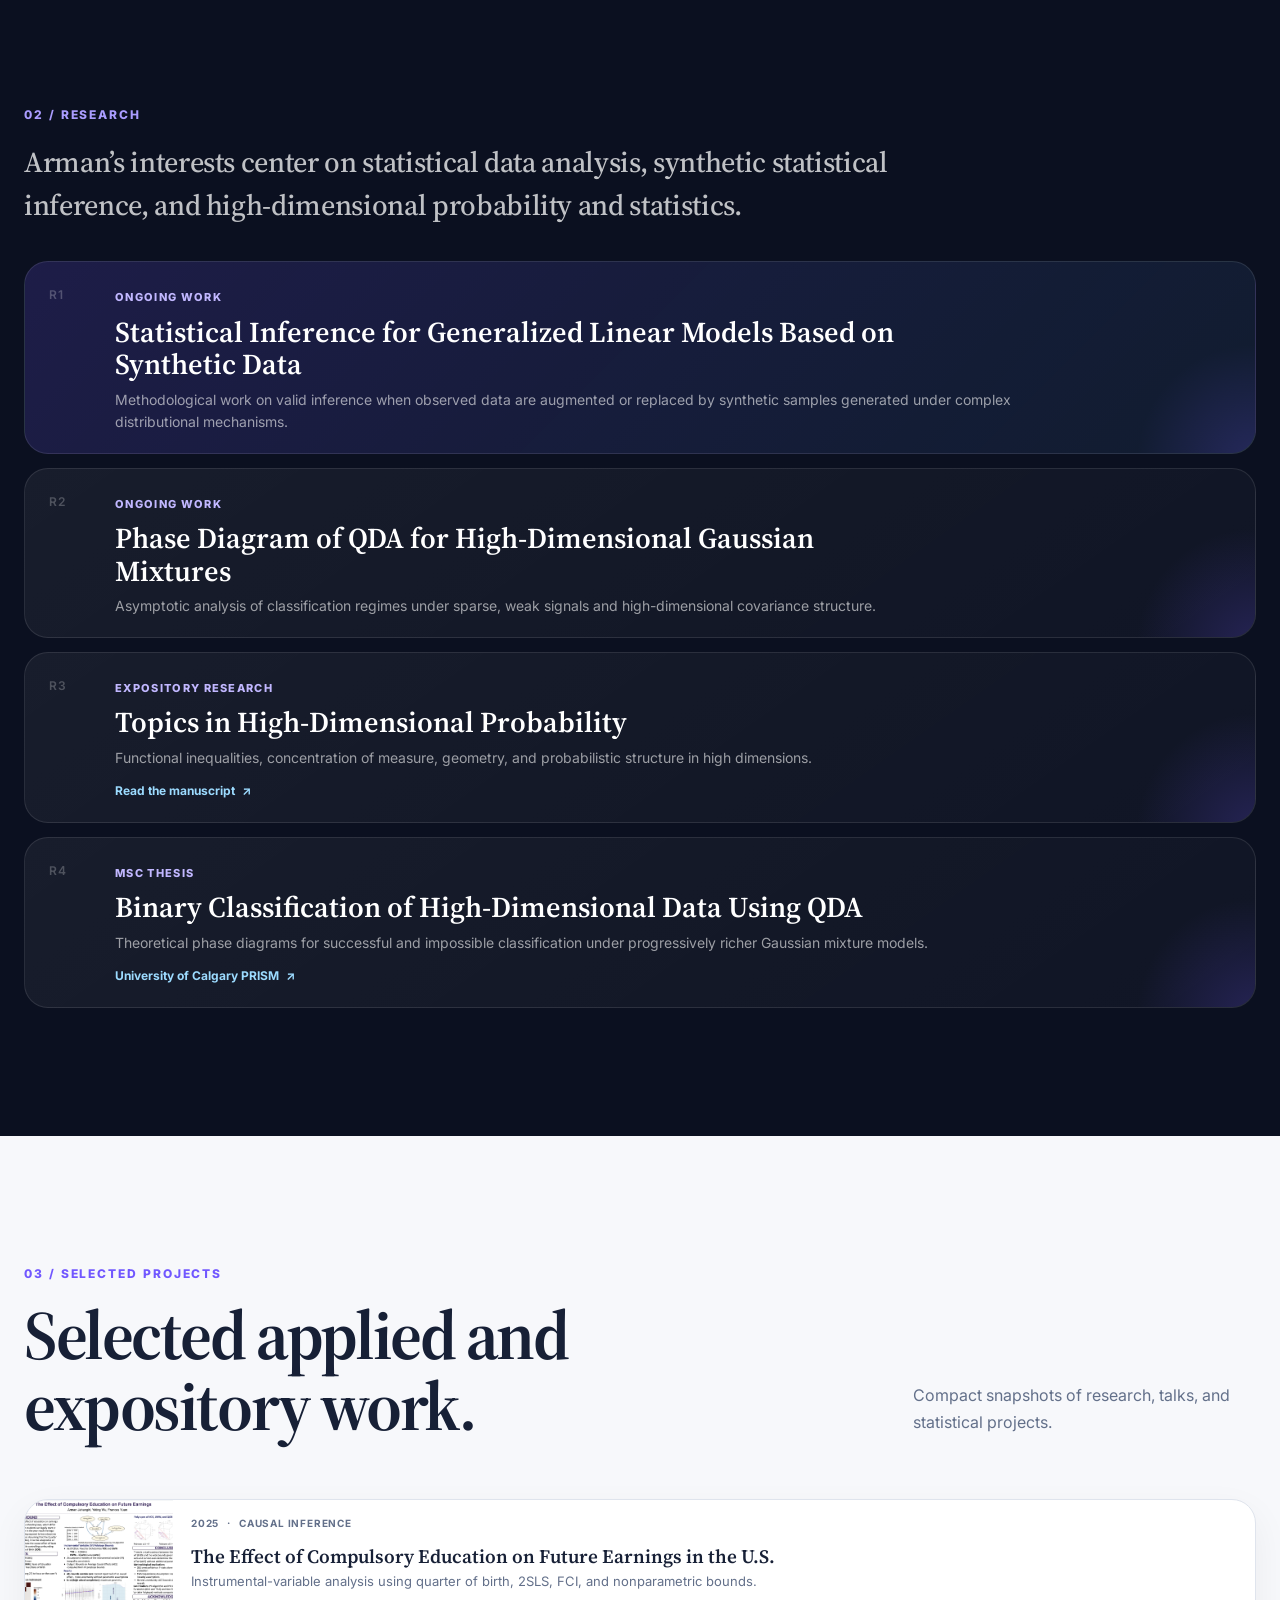
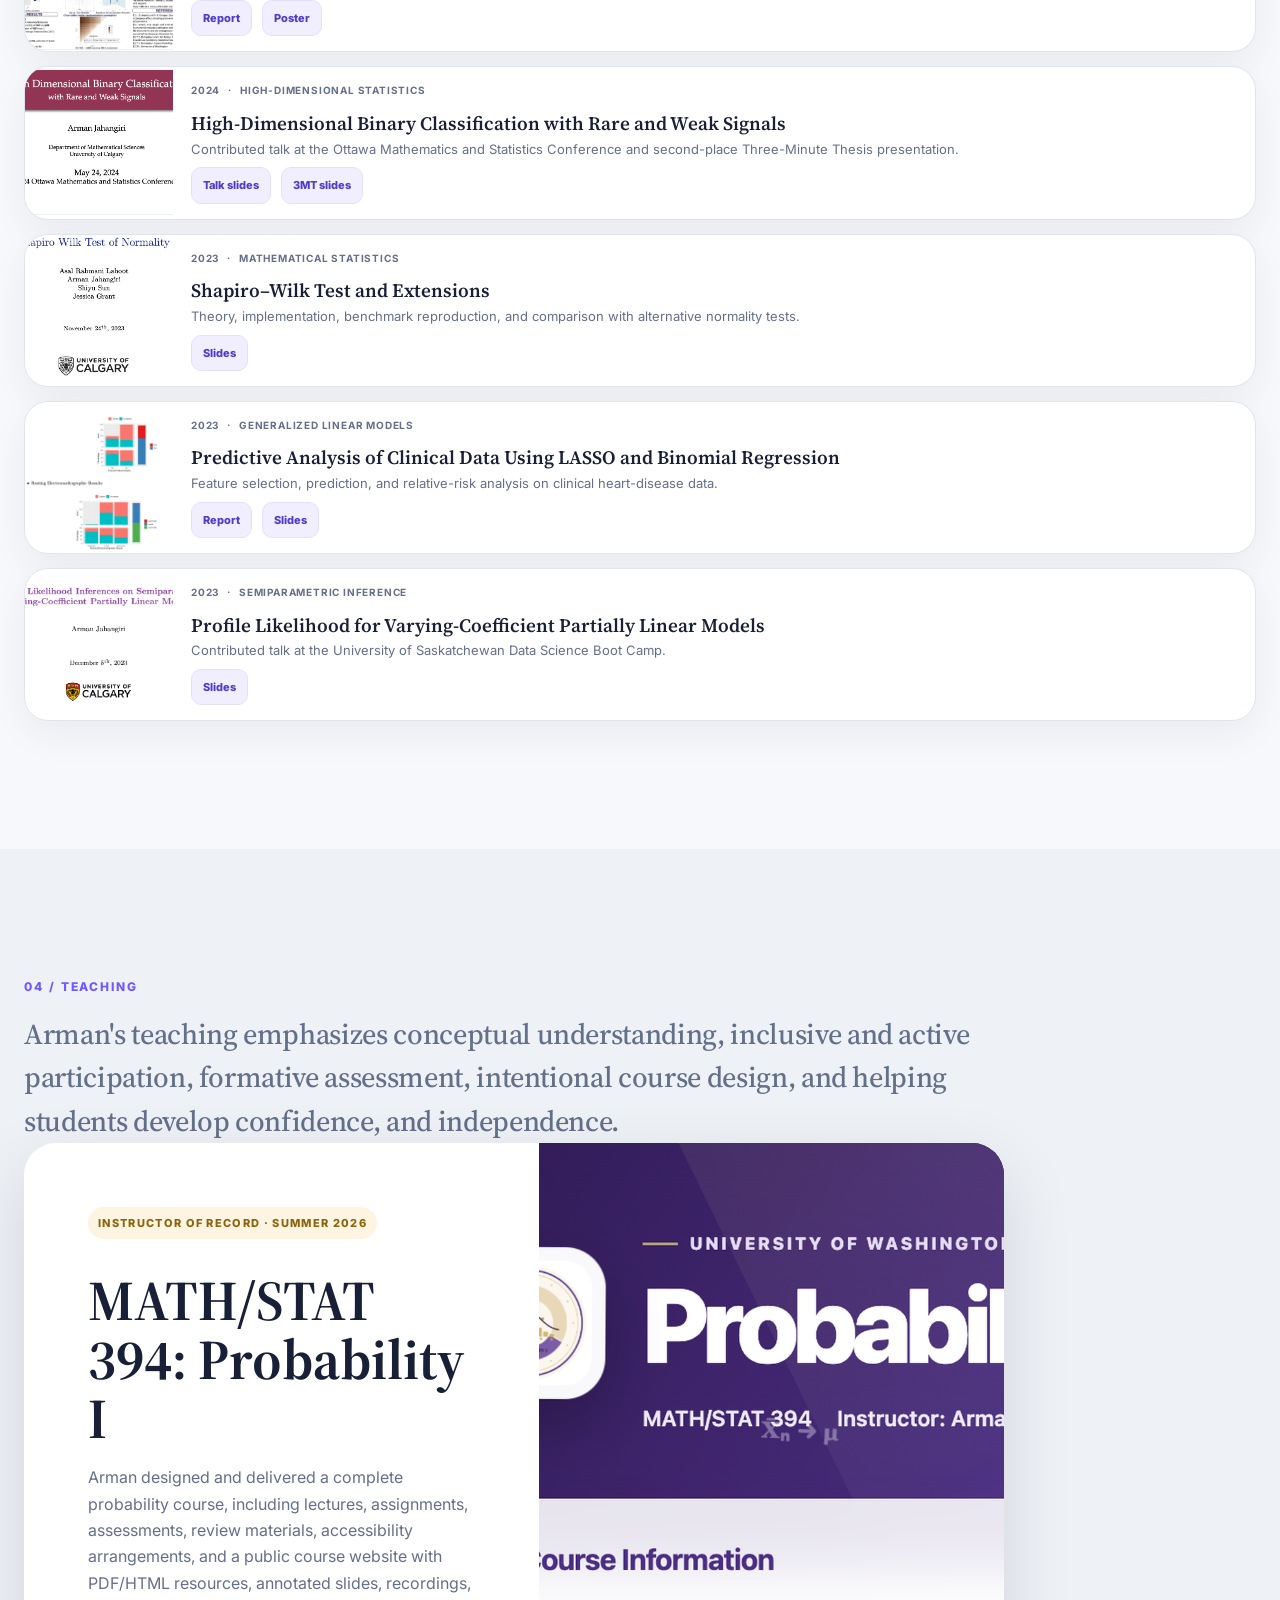
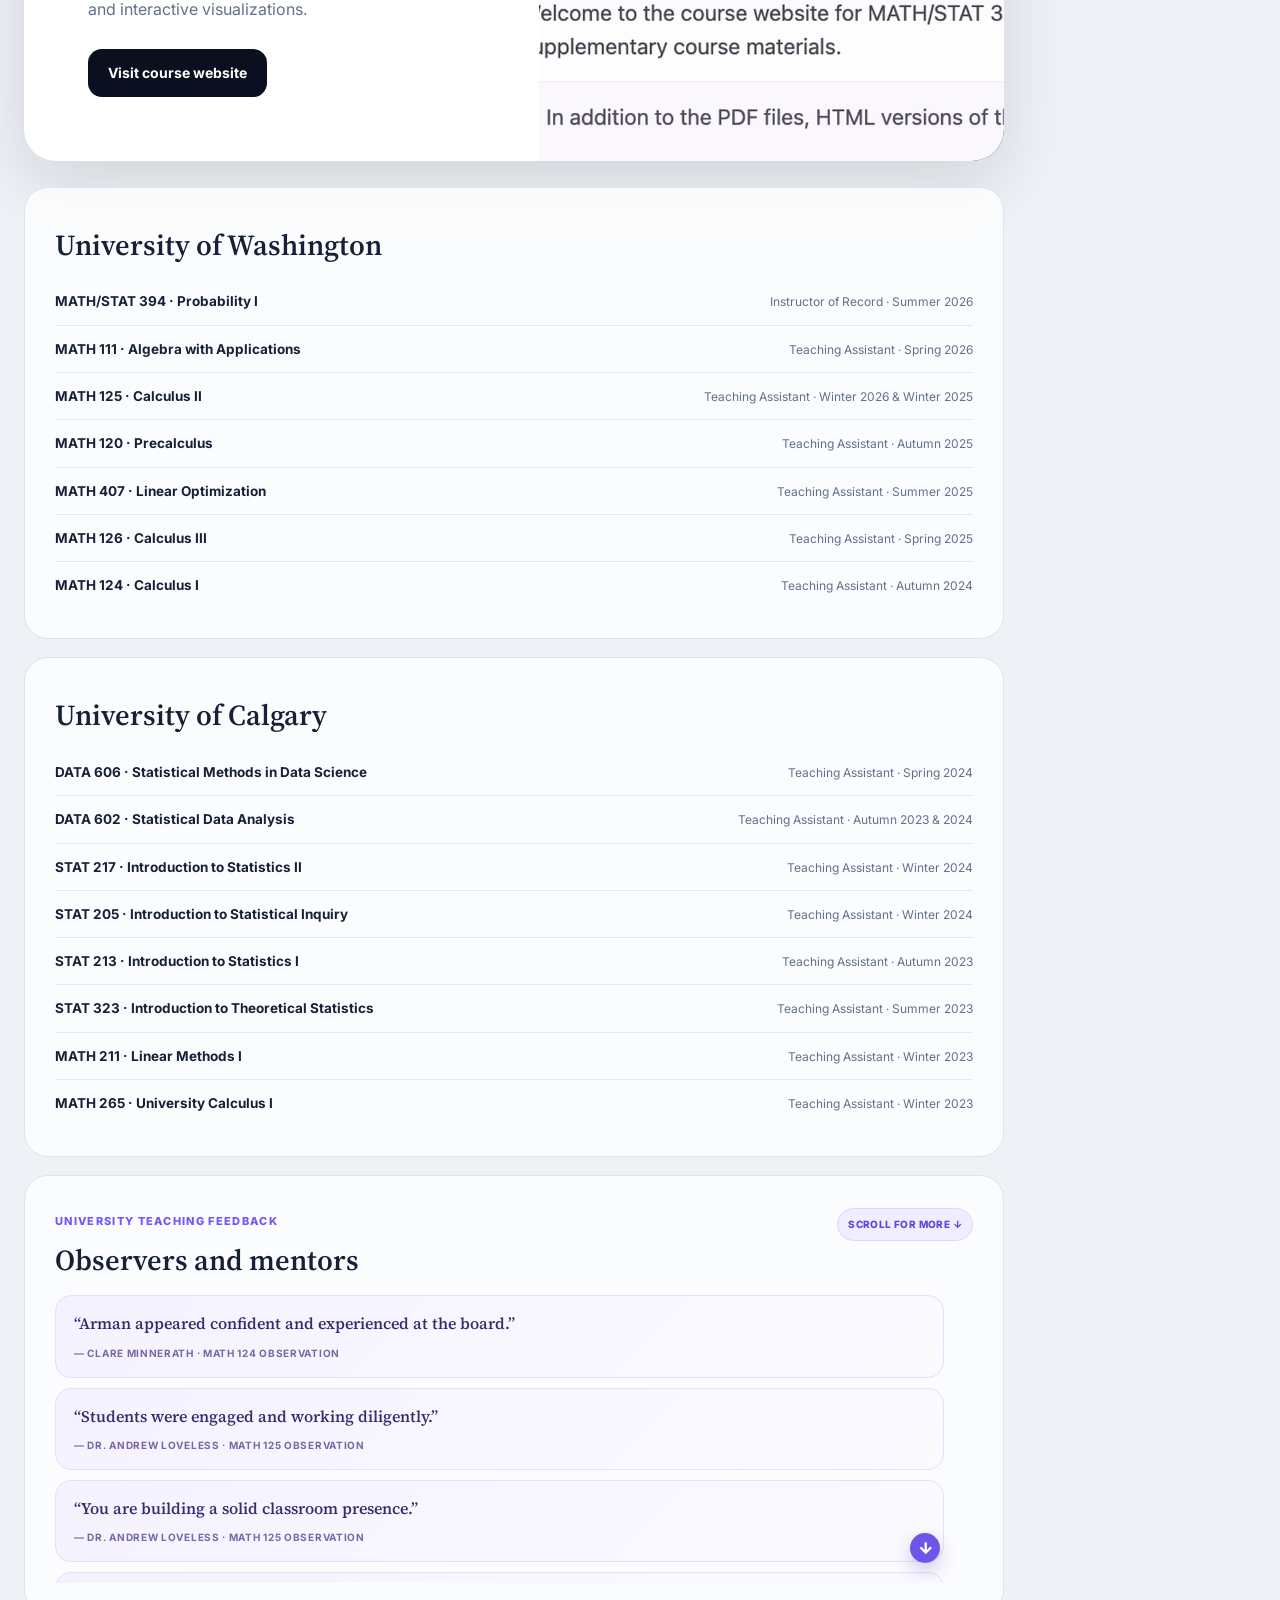
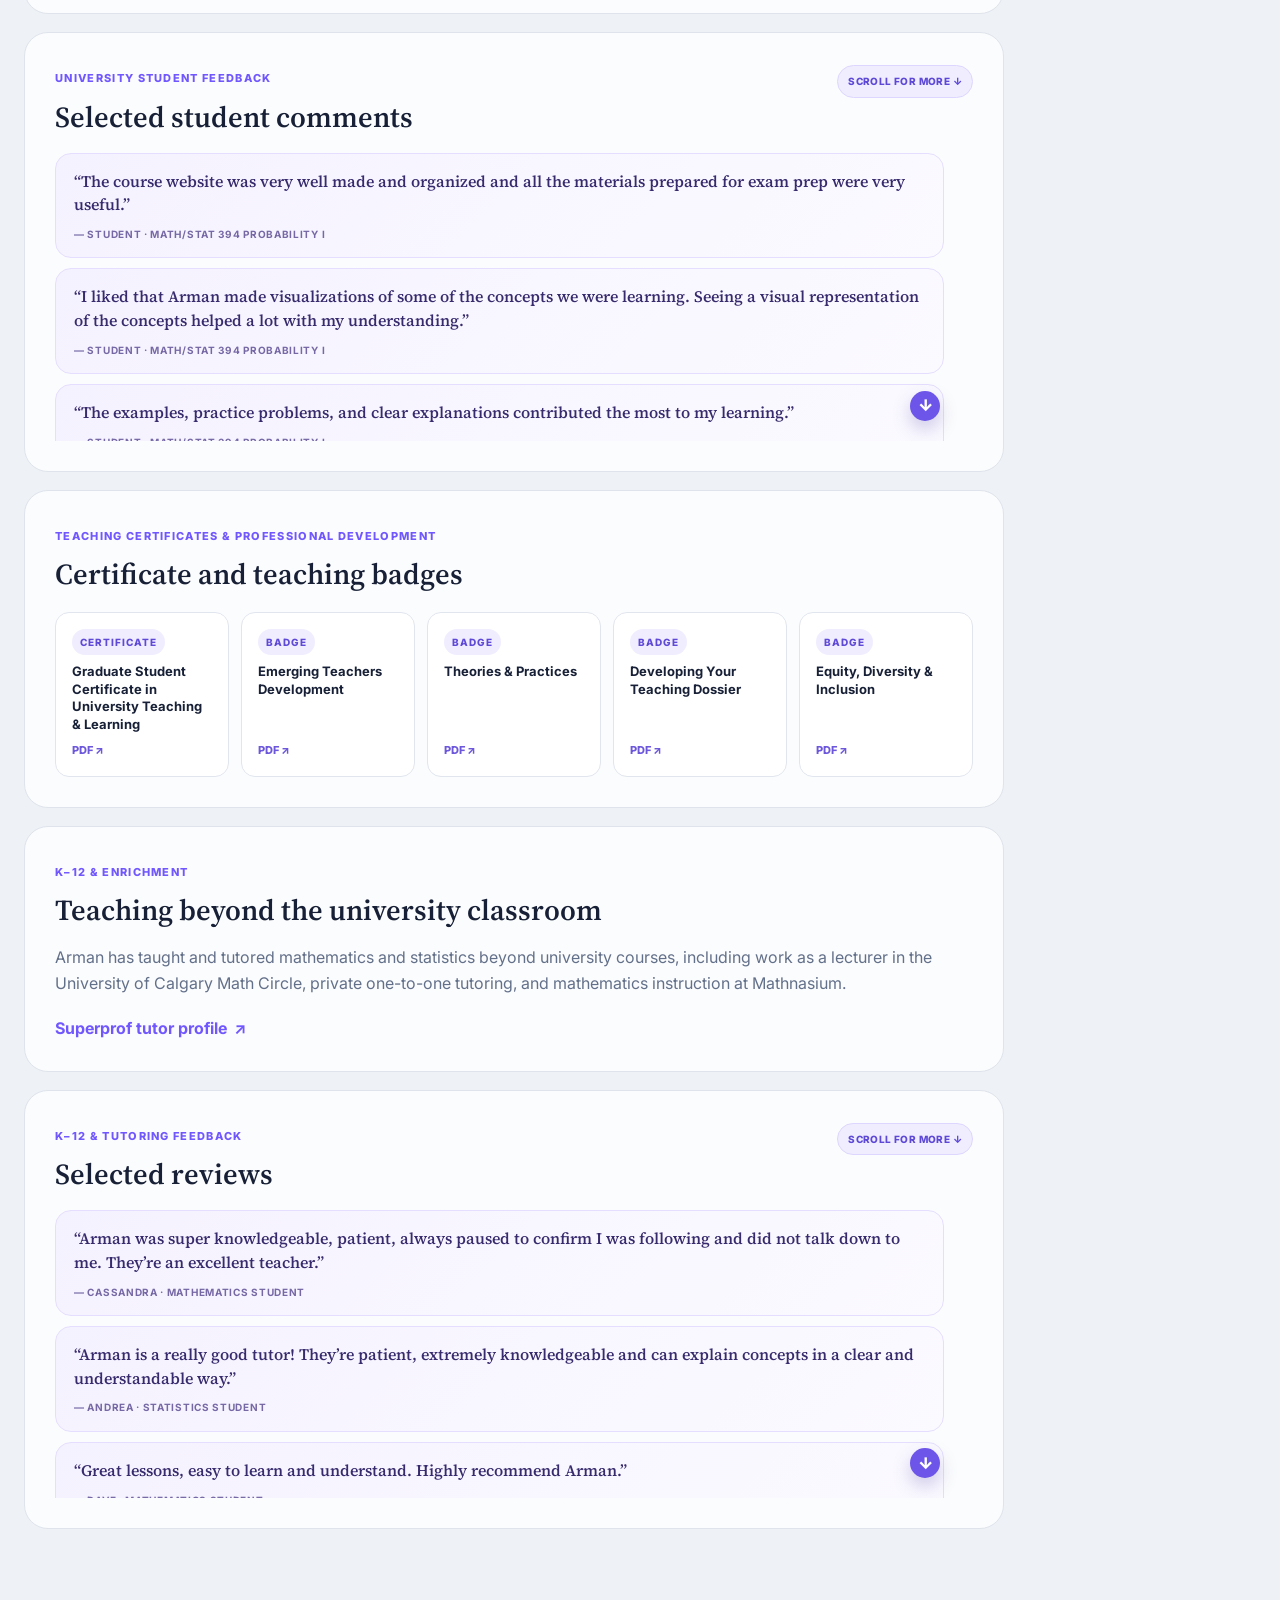
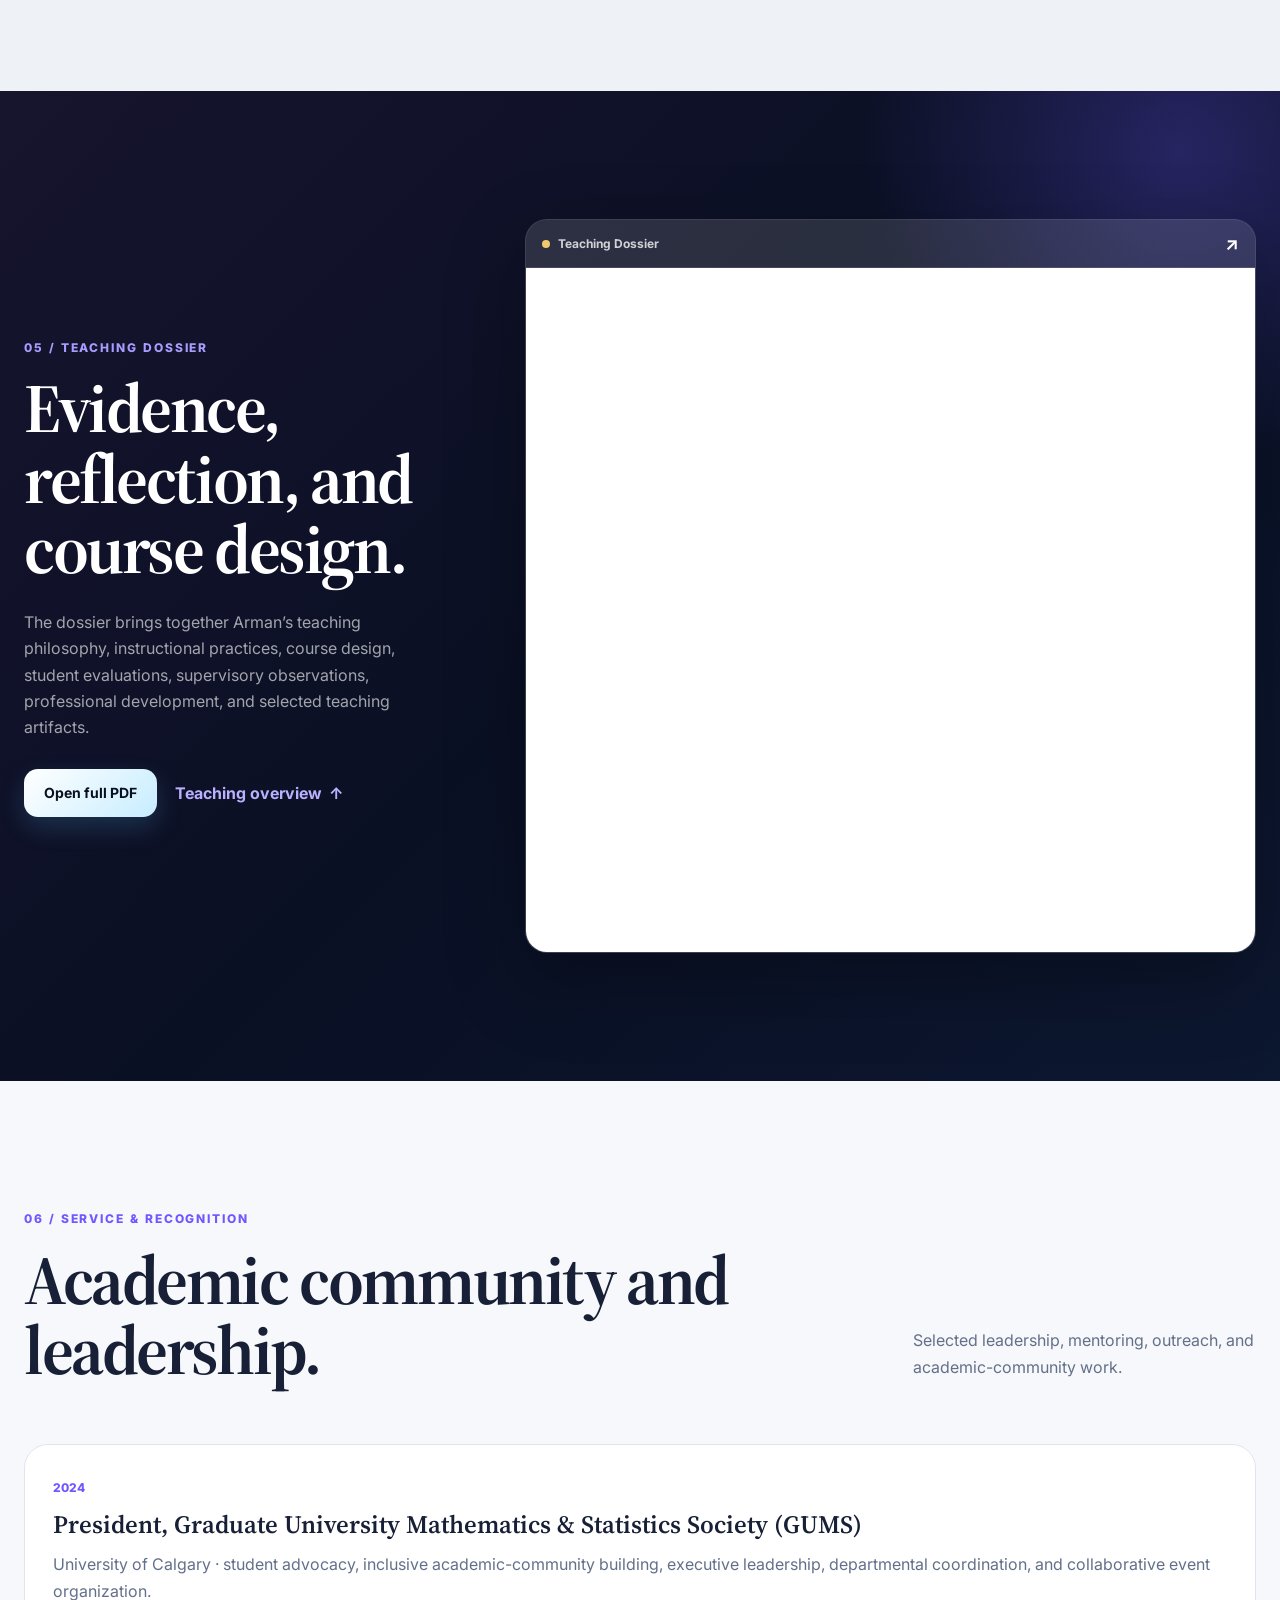
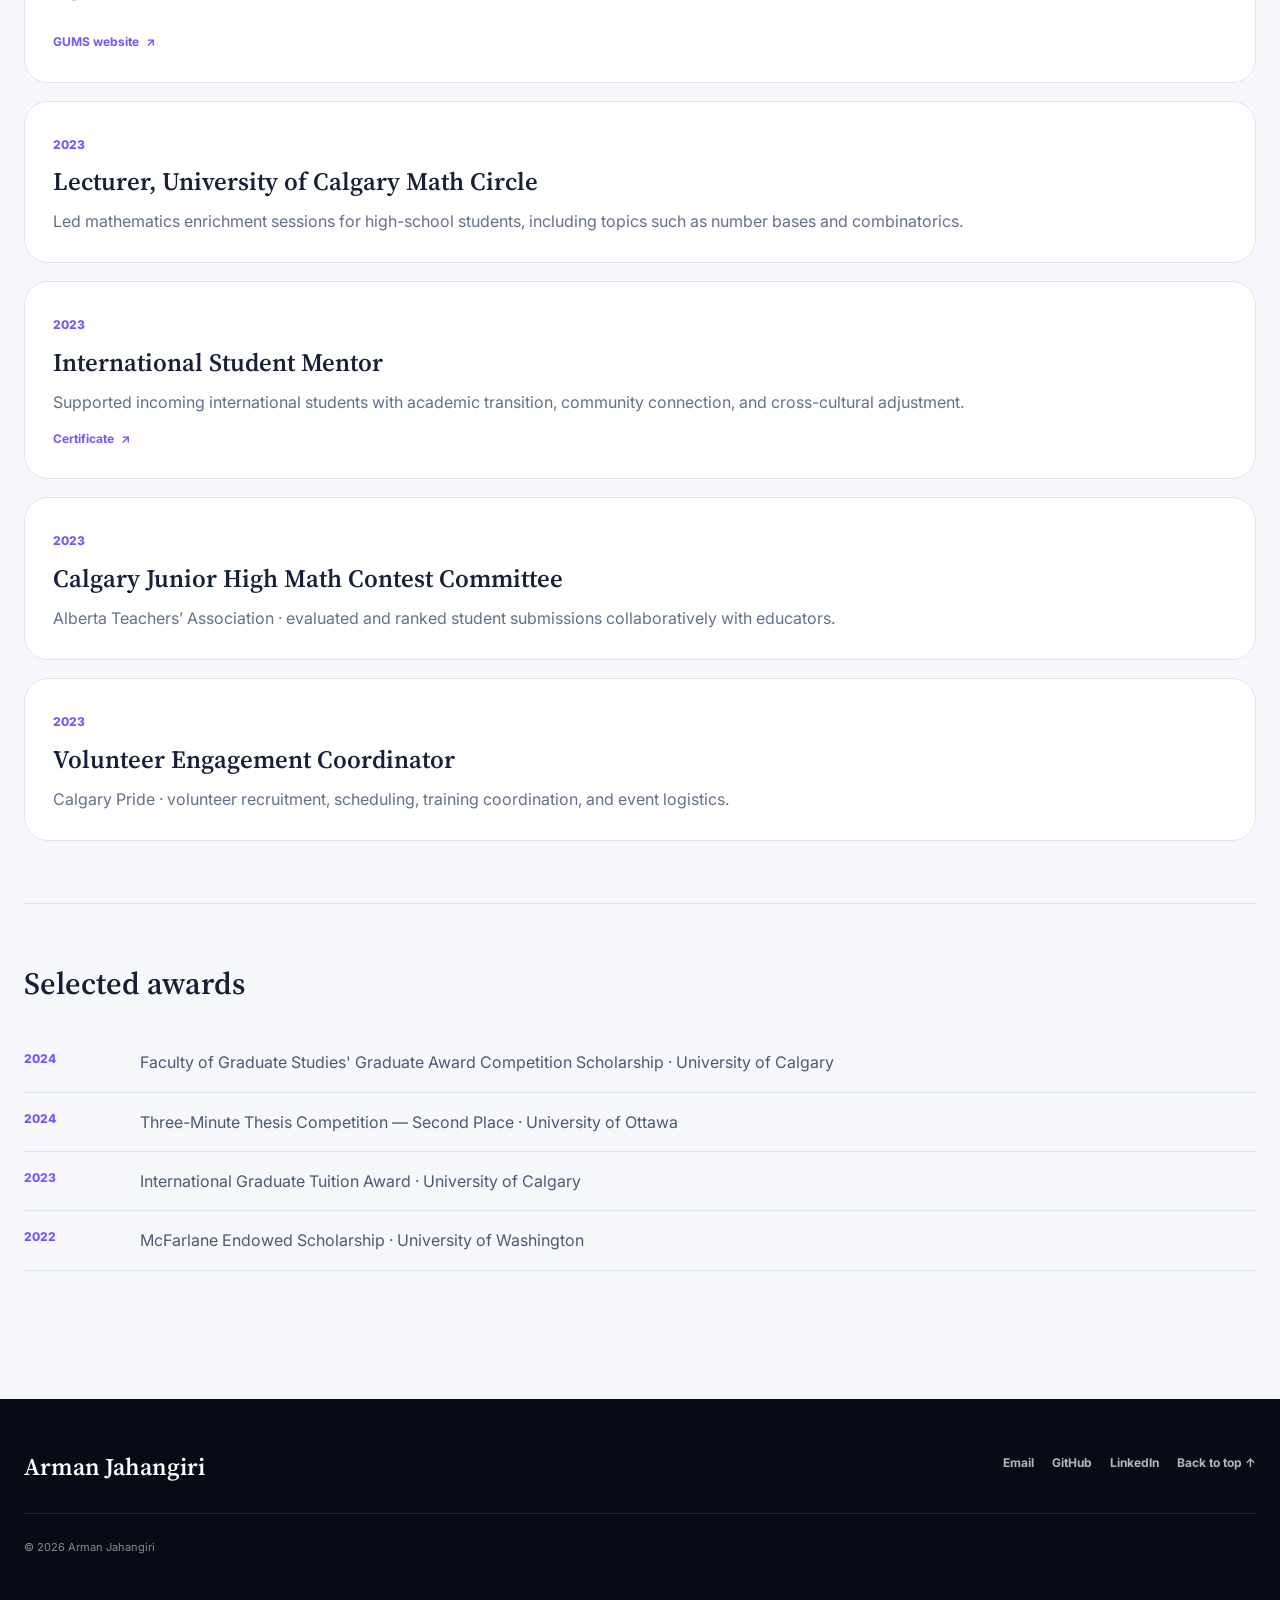
==== commit 1893c0f6: "Fix pronoun consistency in feedback card" ====
--- a/site/index.html
+++ b/site/index.html
@@ -336,7 +336,7 @@
 <blockquote class="feedback-card">“Arman was super knowledgeable, patient, always paused to confirm I was following and did not talk down to me. They’re an excellent teacher.”<cite>— Cassandra · Mathematics student</cite></blockquote>
 <blockquote class="feedback-card">“Arman is a really good tutor! They’re patient, extremely knowledgeable and can explain concepts in a clear and understandable way.”<cite>— Andrea · Statistics student</cite></blockquote>
 <blockquote class="feedback-card">“Great lessons, easy to learn and understand. Highly recommend Arman.”<cite>— Dave · Mathematics student</cite></blockquote>
-<blockquote class="feedback-card">“Arman’s thorough knowledge of the subject matter as well as [their] ability to provide invaluable insight into math methodology has enabled my son to apply Arman’s valuable instruction.”<cite>— Erik · Parent</cite></blockquote>
+<blockquote class="feedback-card">“Arman’s thorough knowledge of the subject matter as well as their ability to provide invaluable insight into math methodology has enabled my son to apply Arman’s valuable instruction.”<cite>— Erik · Parent</cite></blockquote>
 <blockquote class="feedback-card">“Arman is a great tutor. Very intelligent. They have been helping me prepare for my university classes, and are patient and explain solutions well.”<cite>— Steven · Mathematics student</cite></blockquote>
 </div>
 </article>
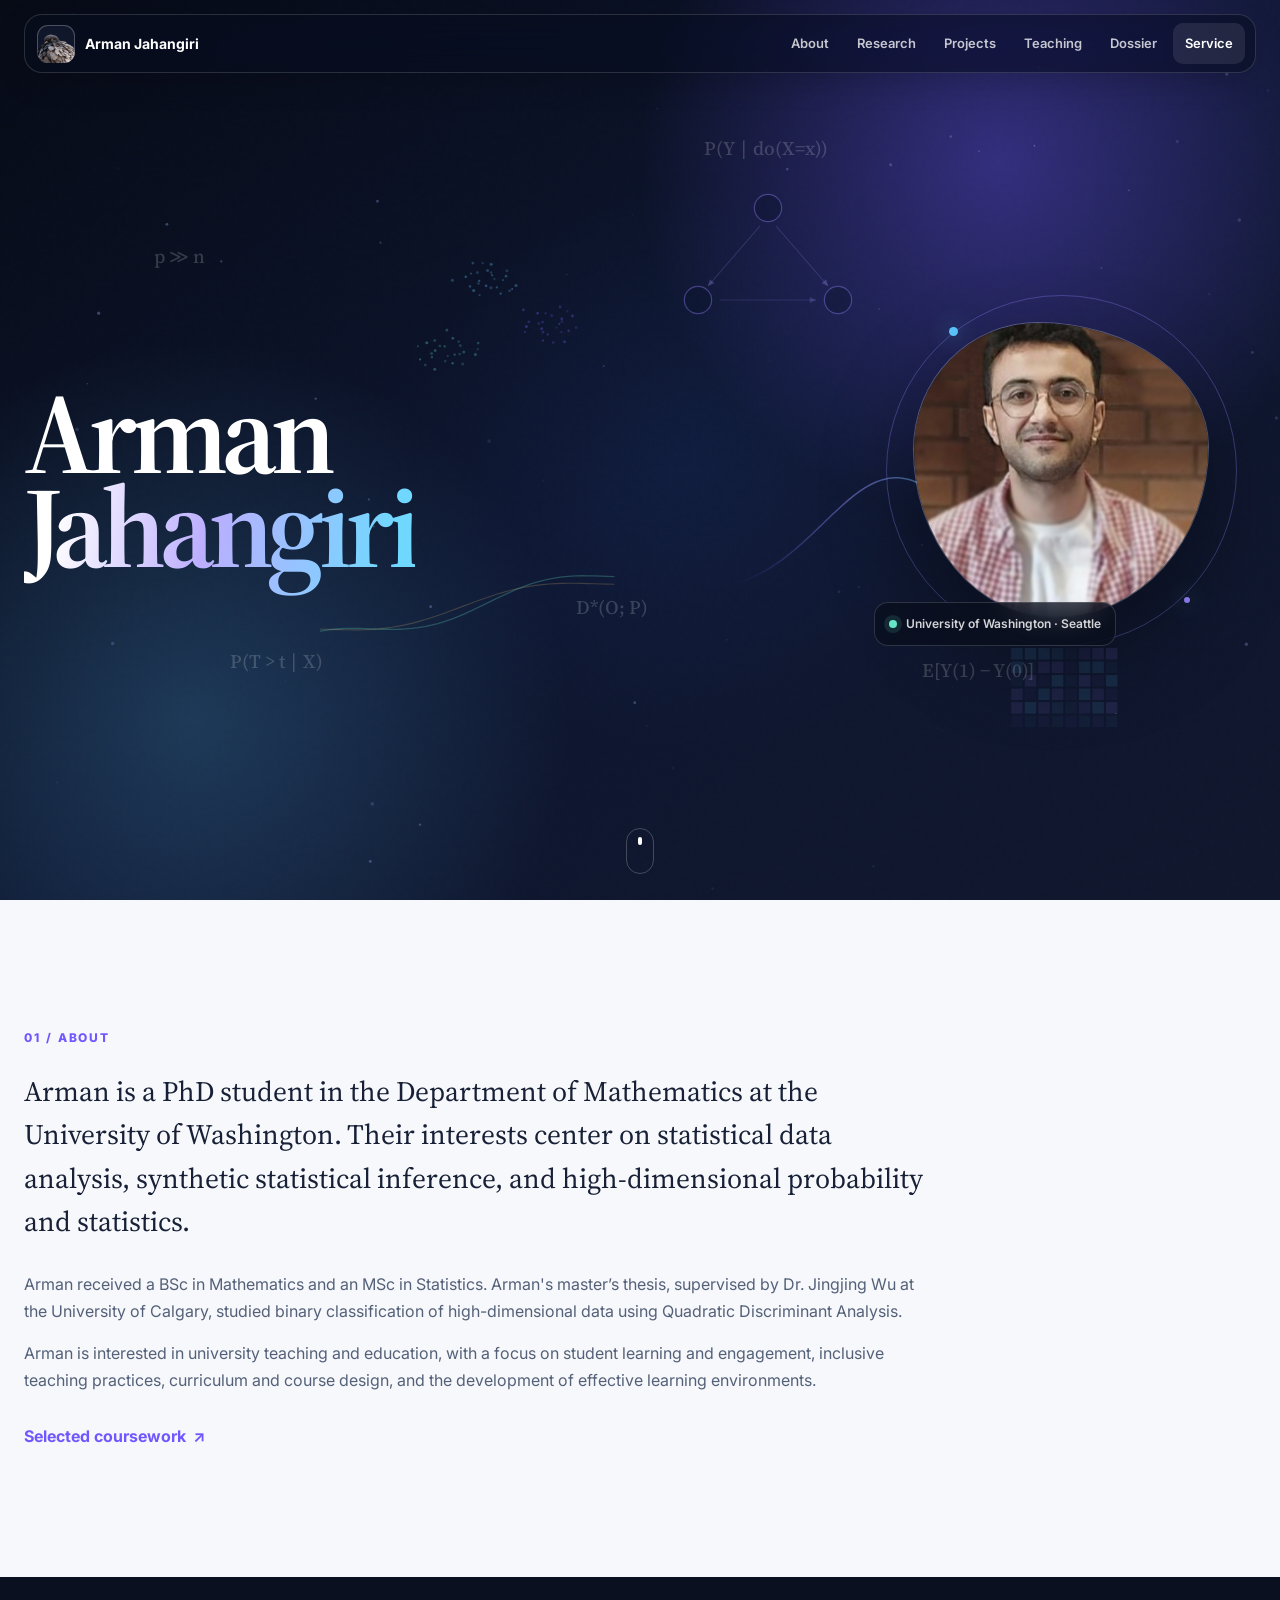
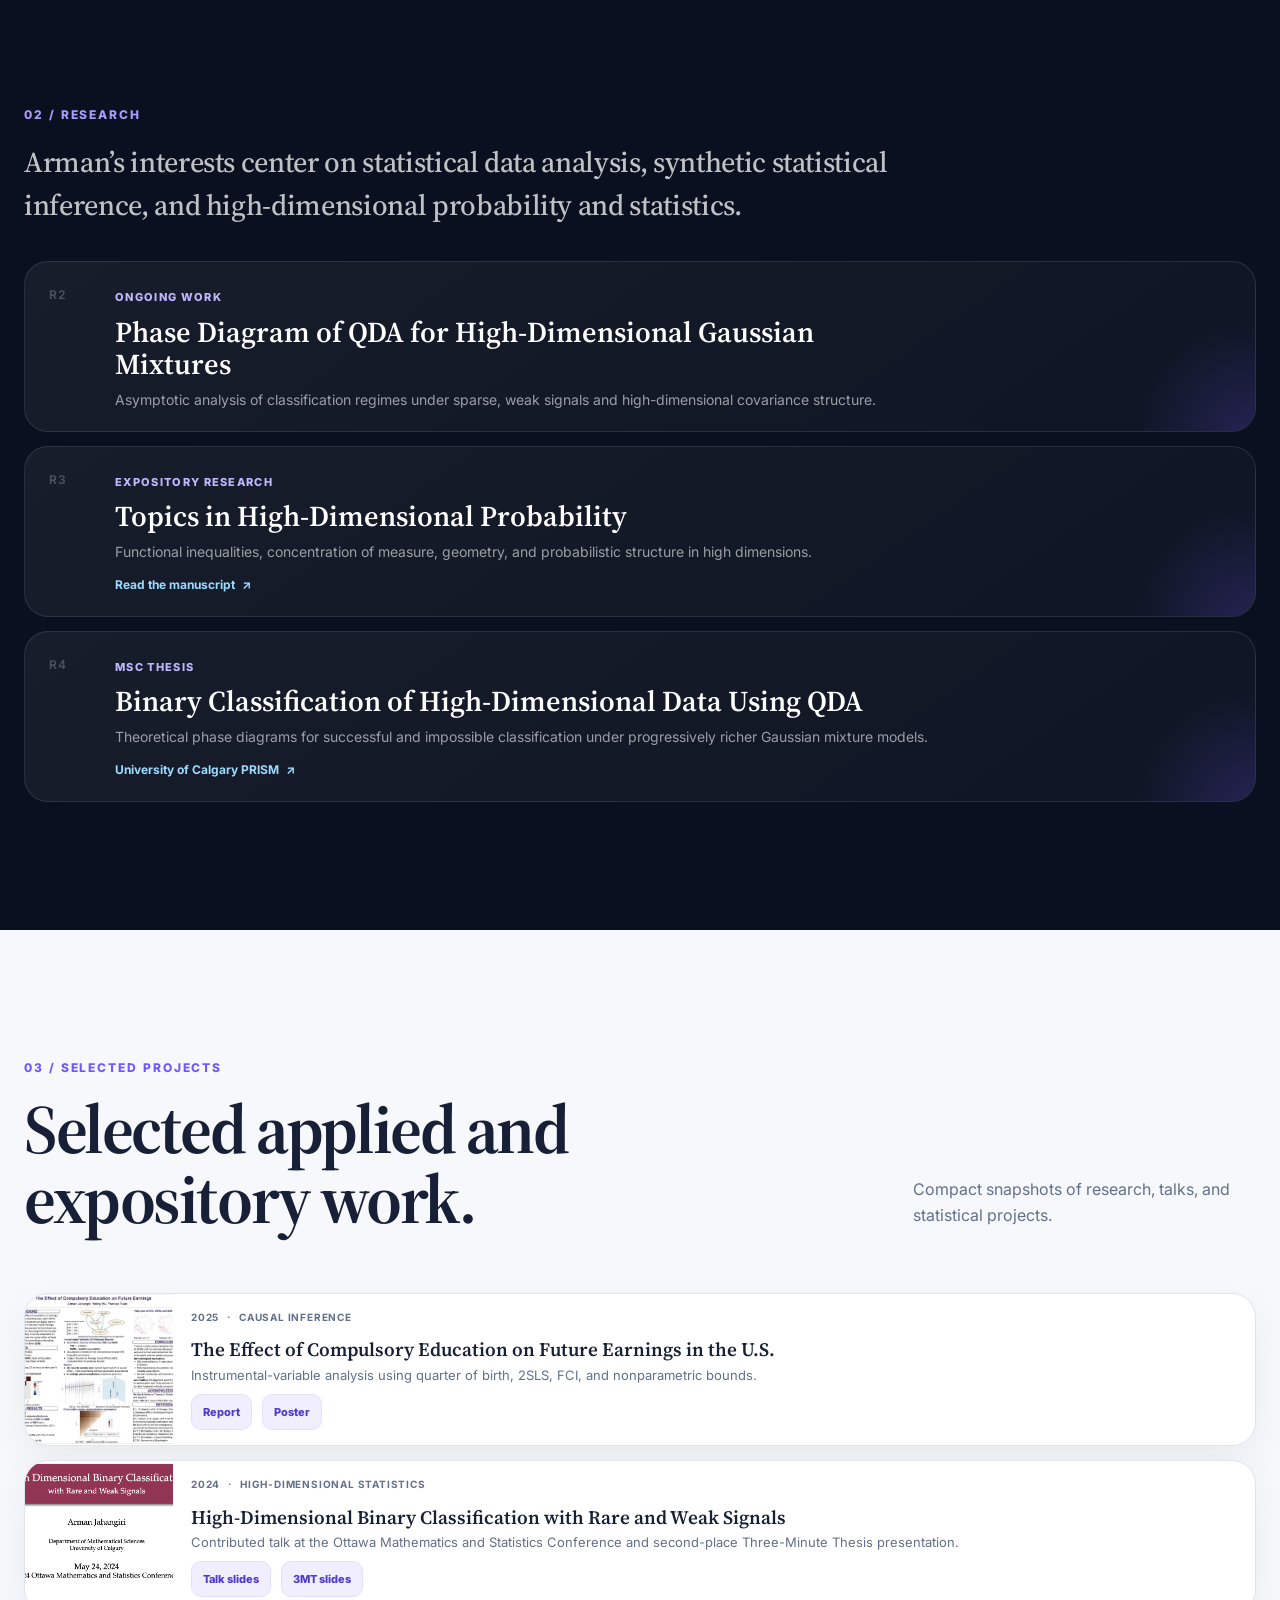
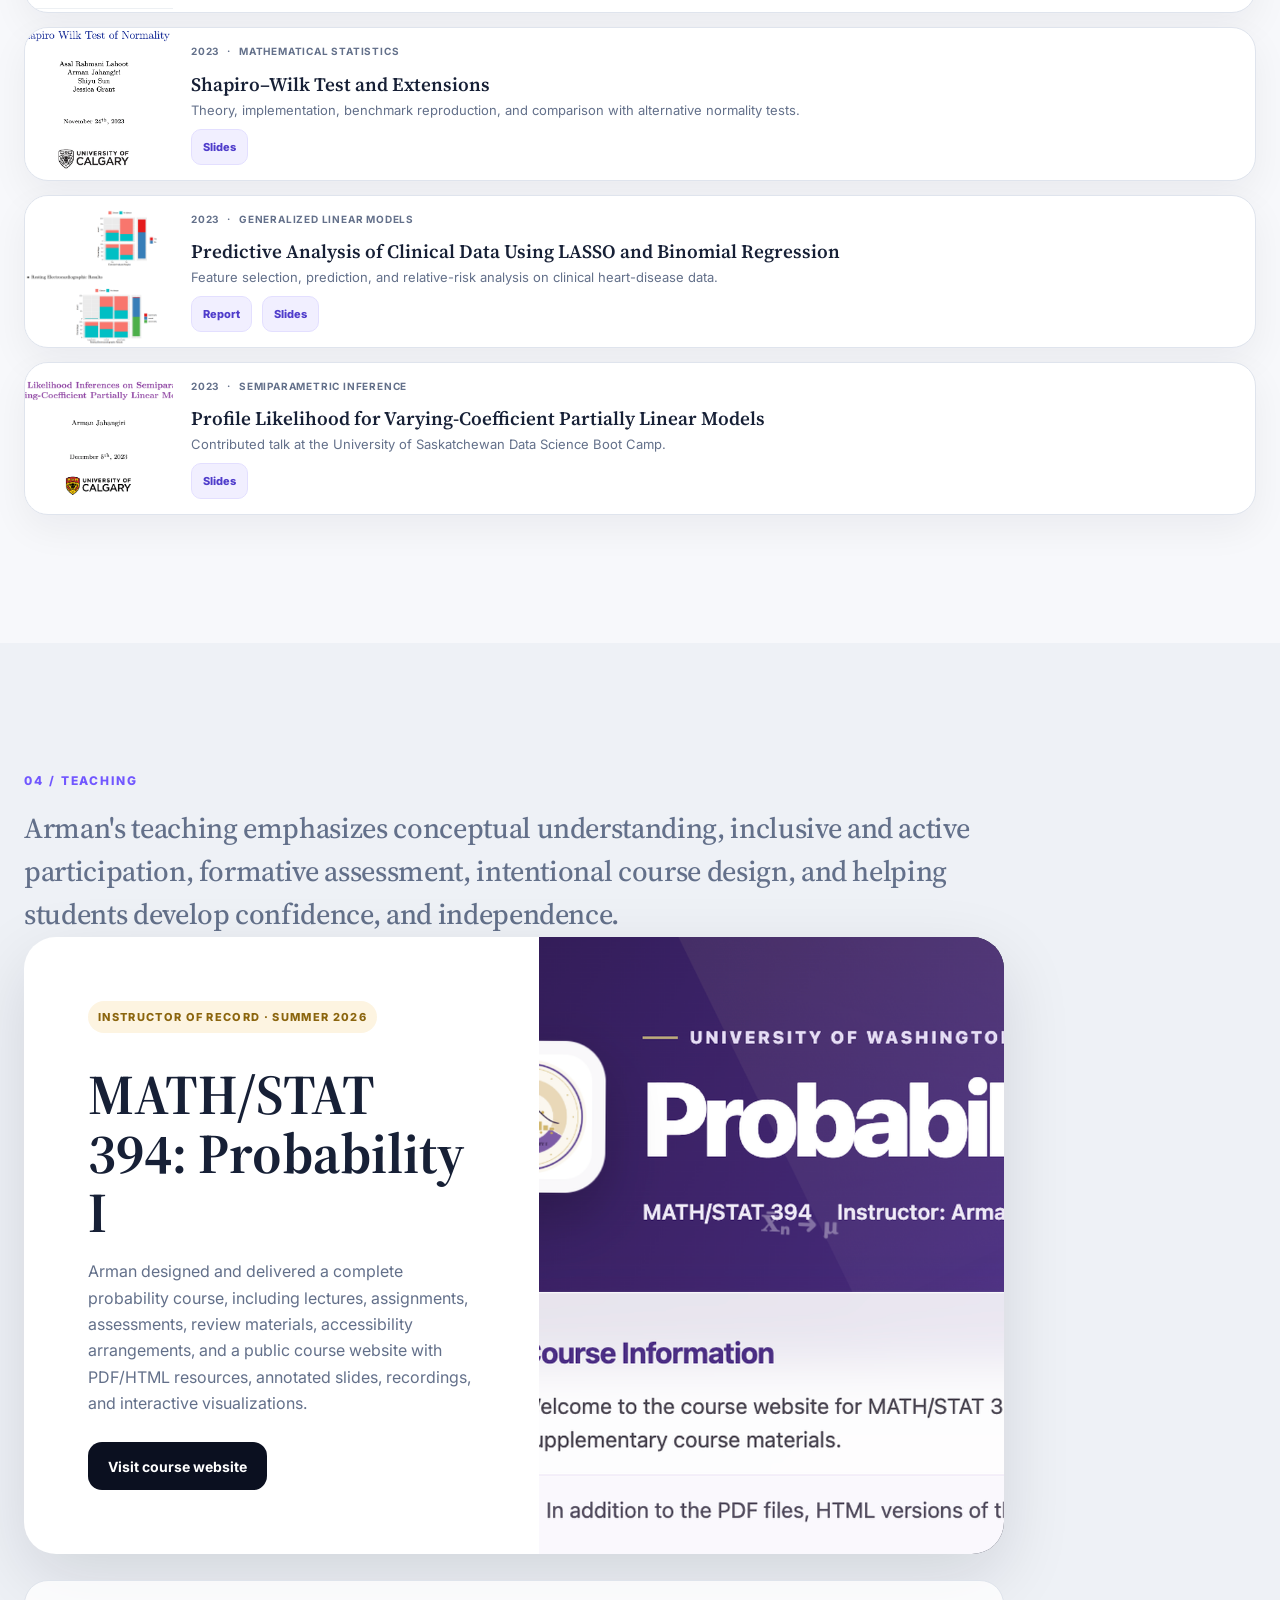
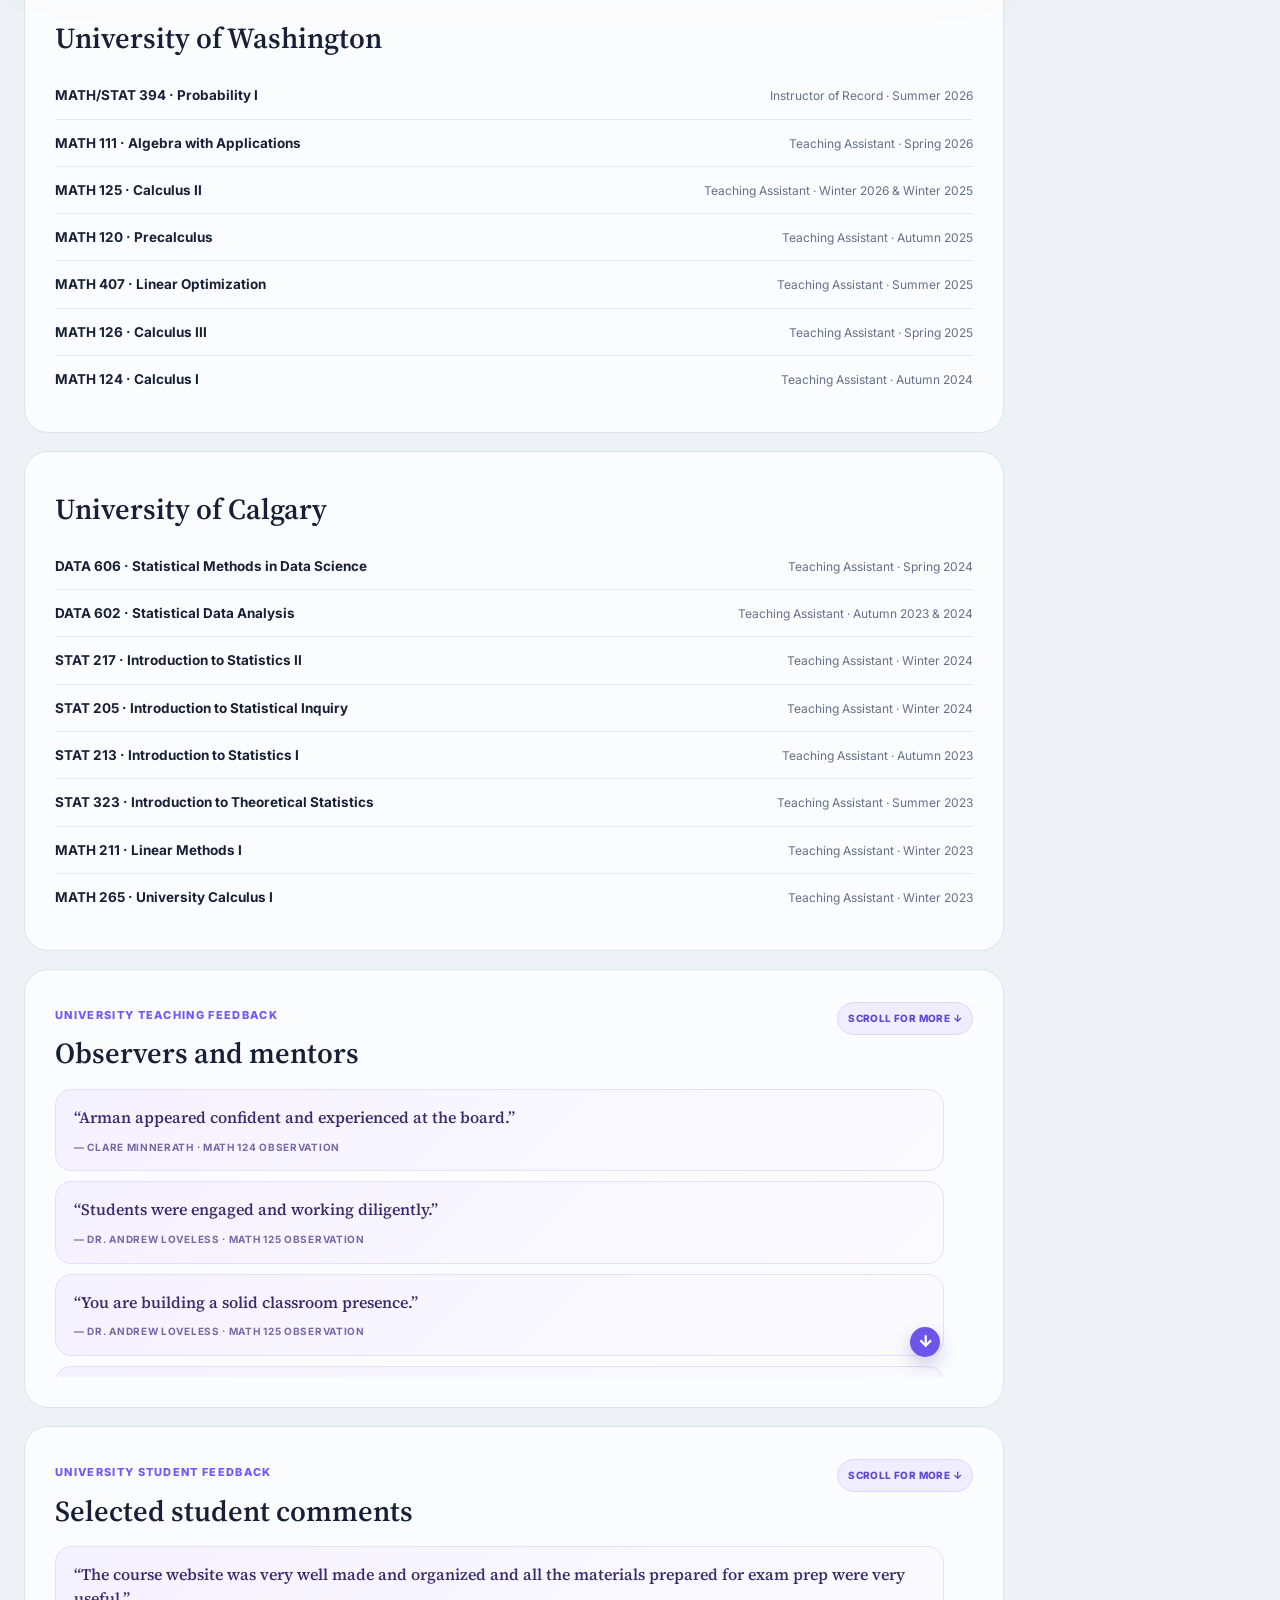
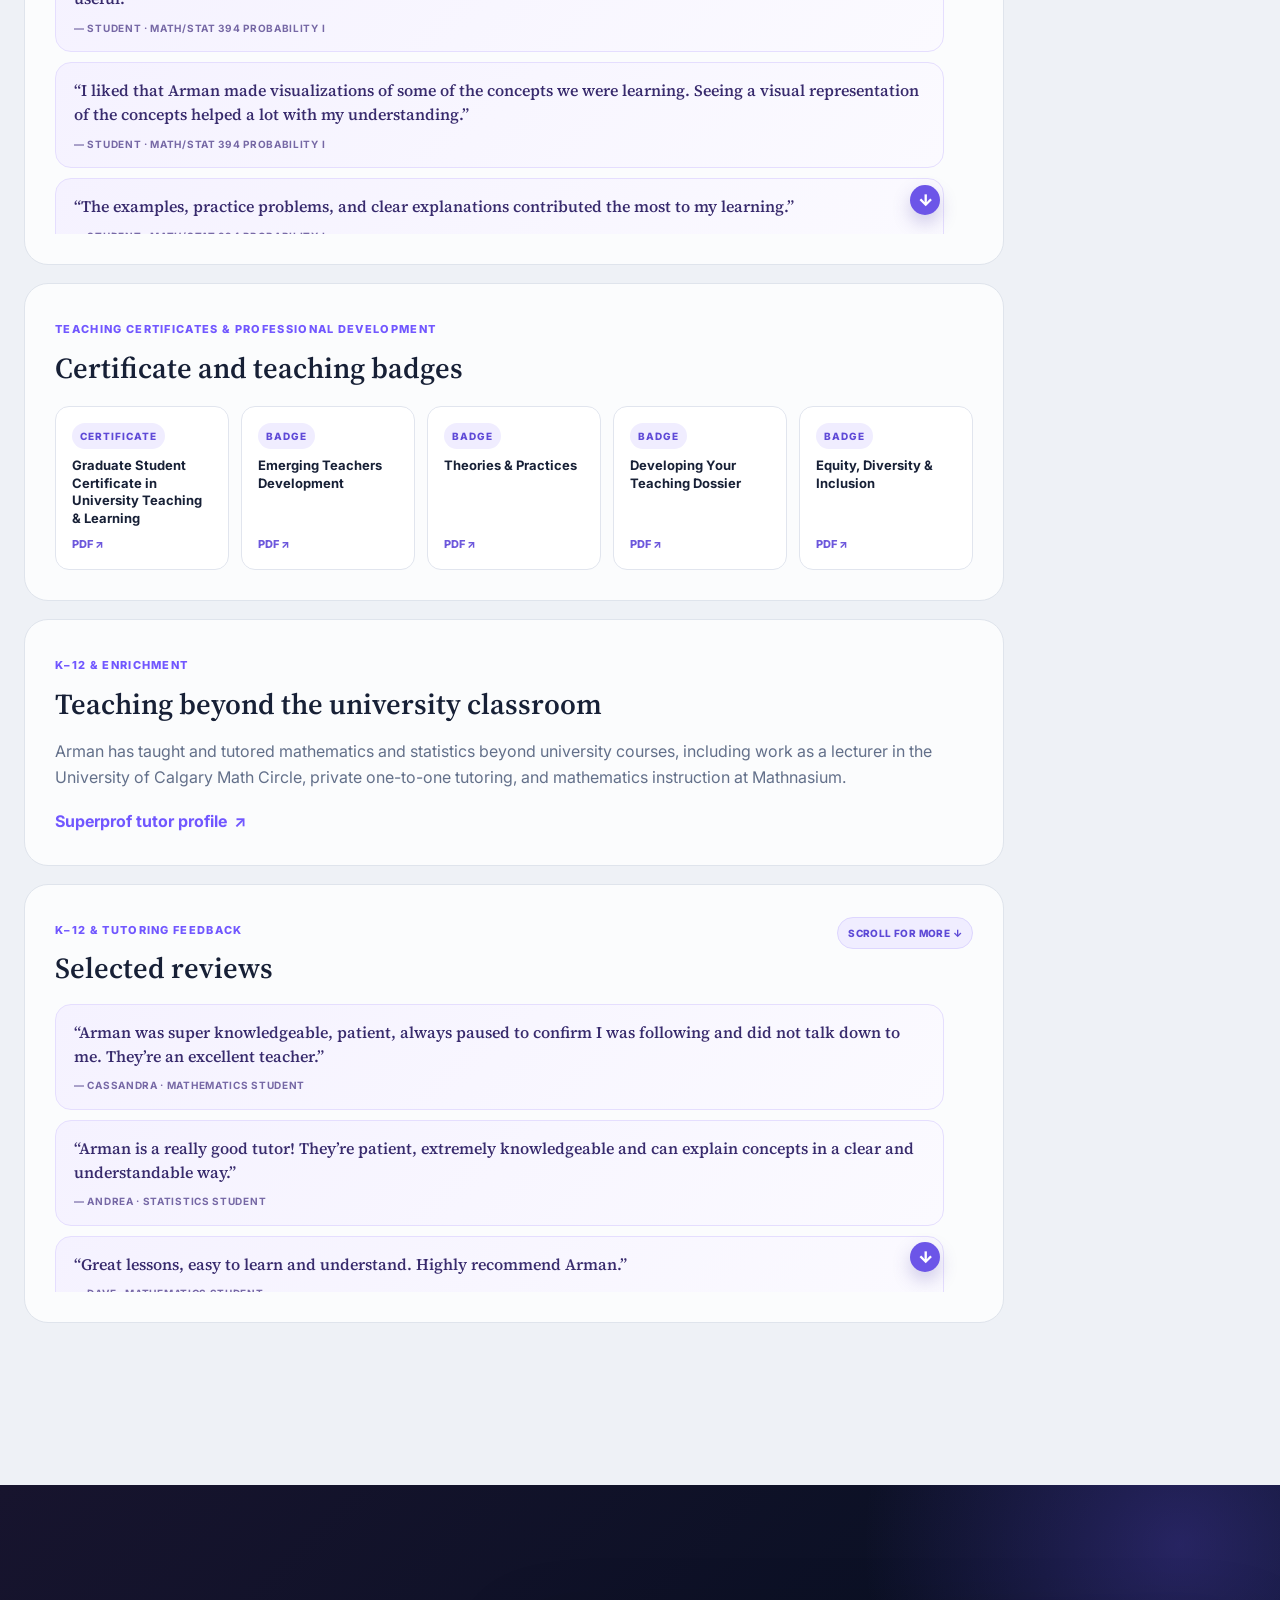
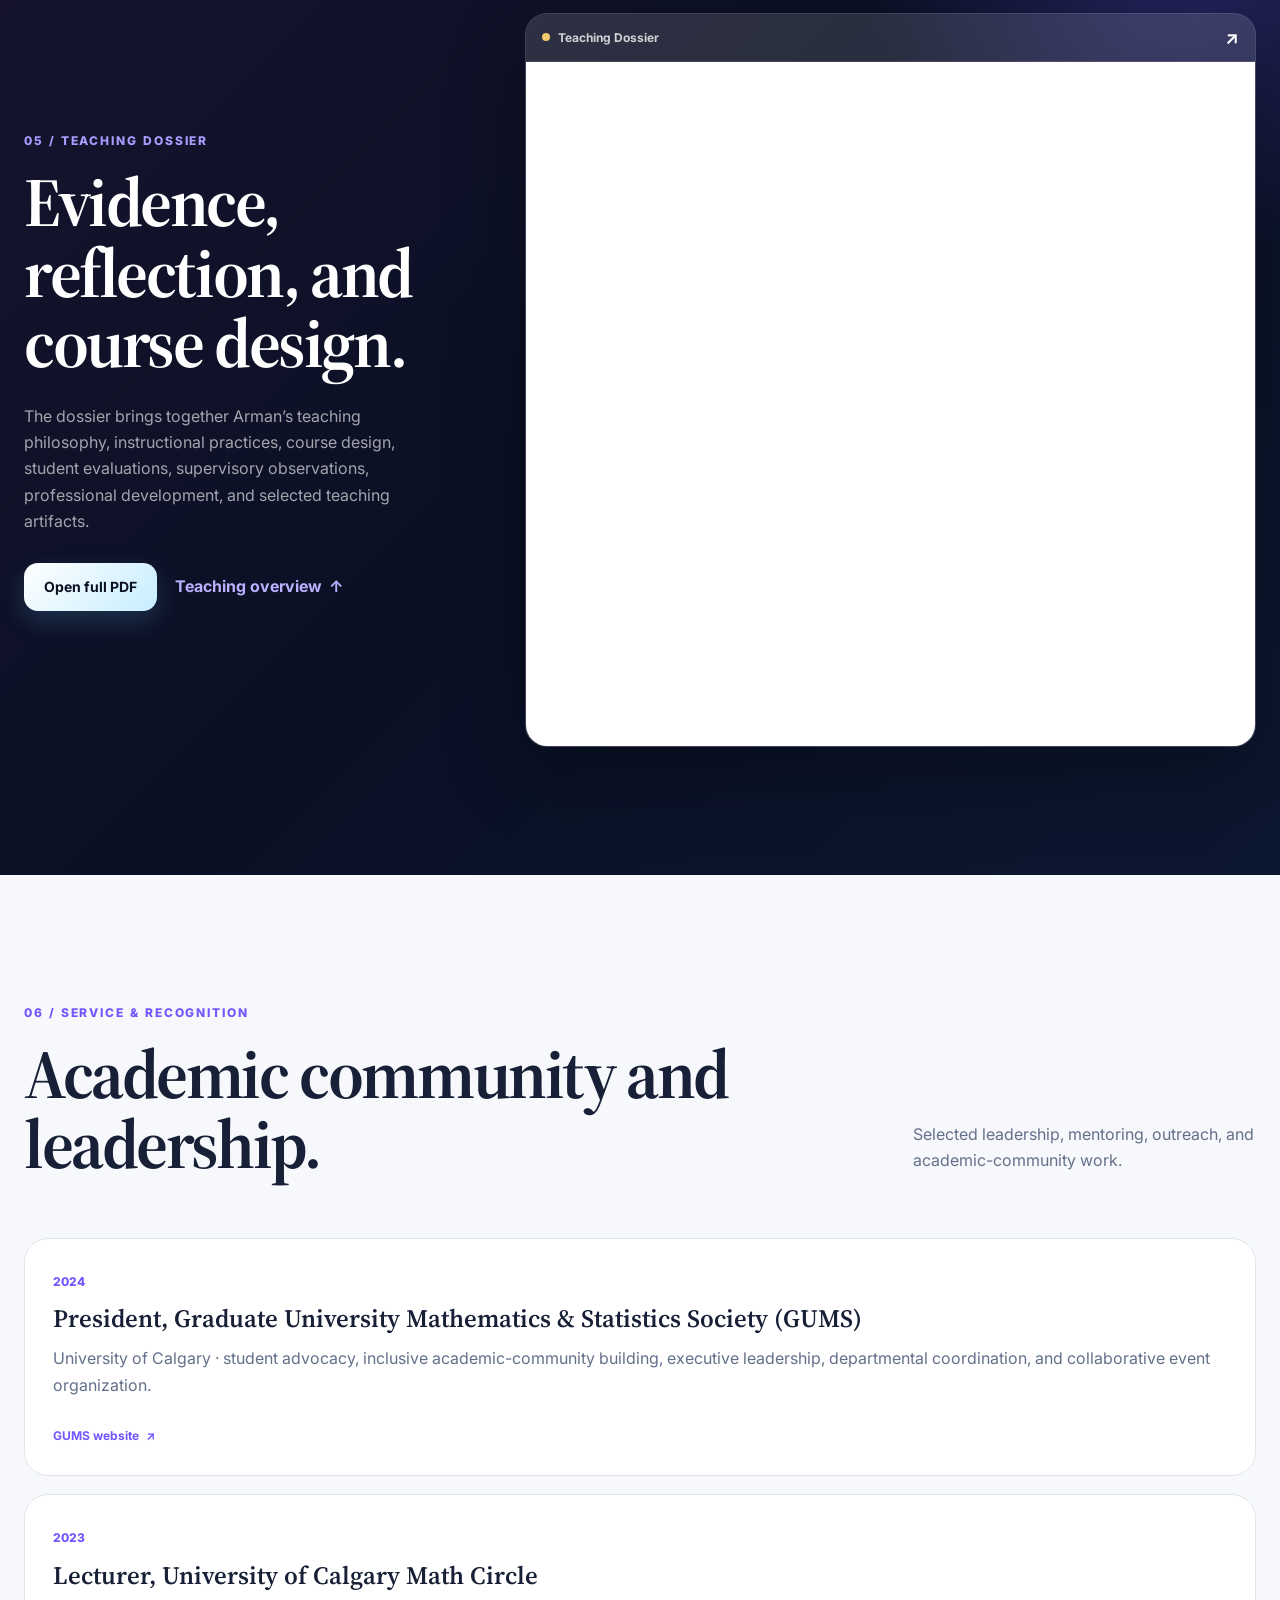
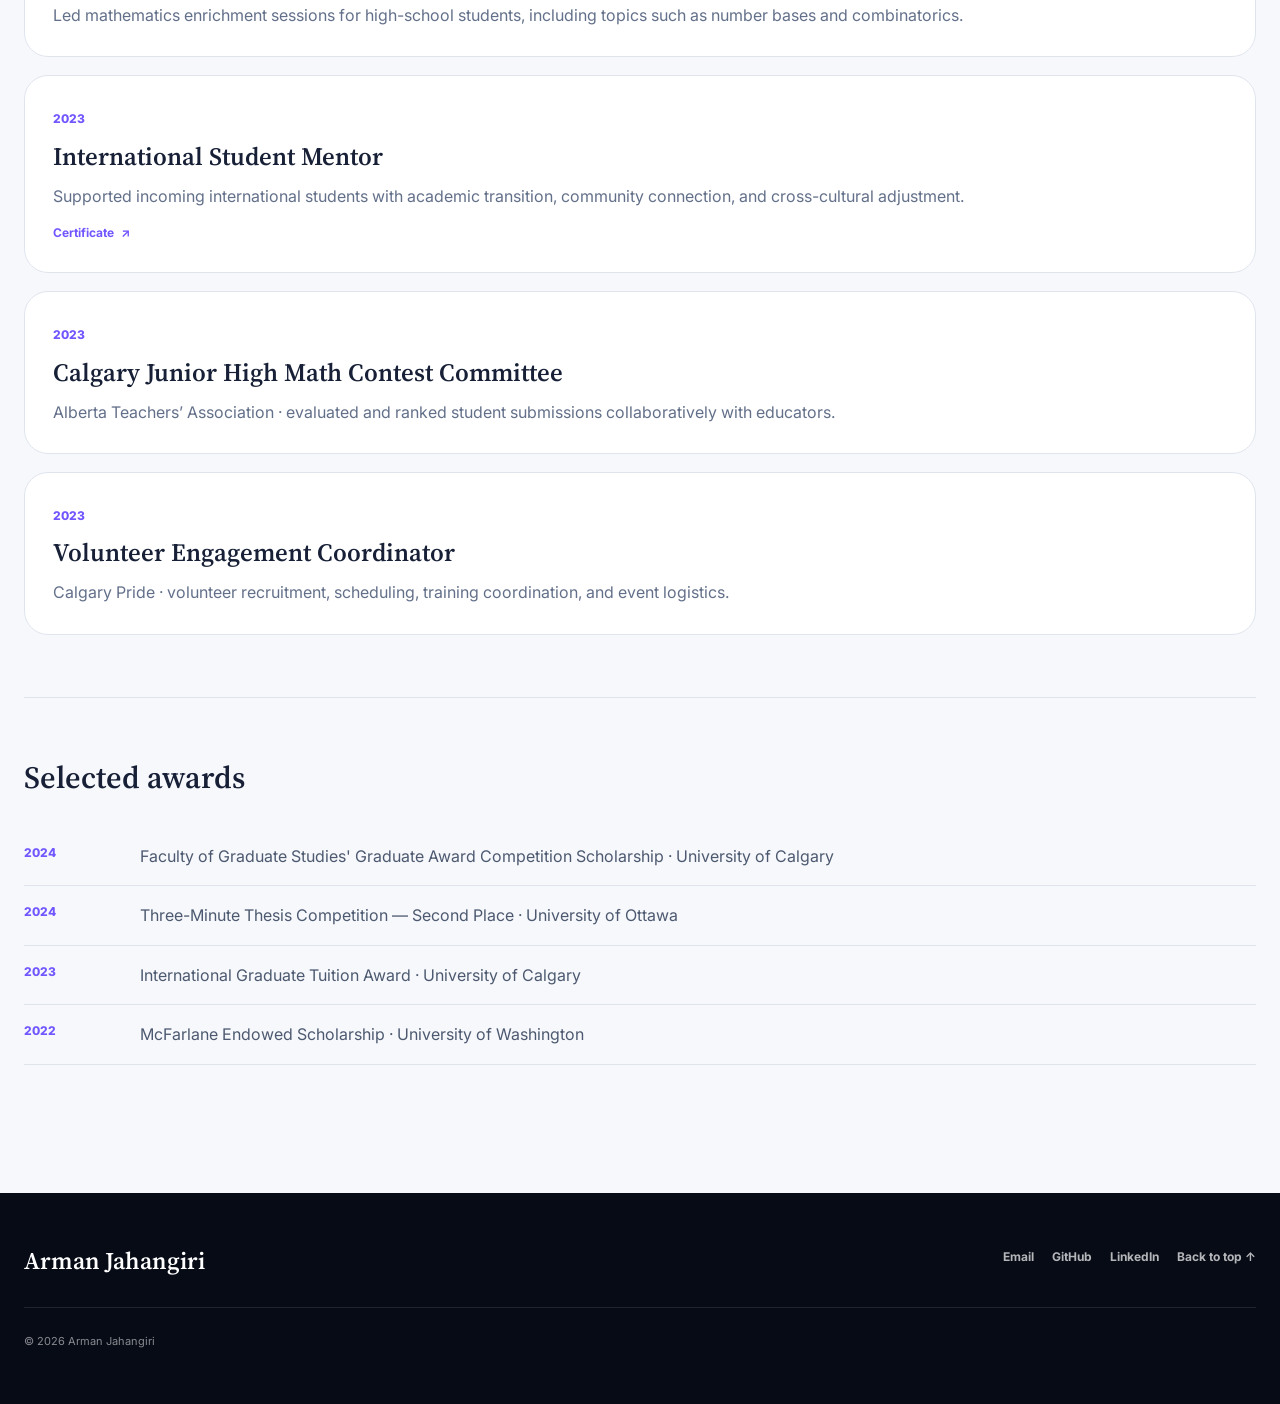
==== commit b52e0f6e: "Remove research article on statistical inference Removed an article about statistical inference for " ====
--- a/site/index.html
+++ b/site/index.html
@@ -118,14 +118,6 @@
 
 </div>
 <div class="research-grid">
-<article class="research-card research-card-feature reveal research-card-row">
-<div class="research-index">R1</div>
-<div>
-<span class="tag">Ongoing work</span>
-<h3>Statistical Inference for Generalized Linear Models Based on Synthetic Data</h3>
-<p>Methodological work on valid inference when observed data are augmented or replaced by synthetic samples generated under complex distributional mechanisms.</p>
-</div>
-</article>
 <article class="research-card reveal reveal-delay-1 research-card-row">
 <div class="research-index">R2</div>
 <div>
